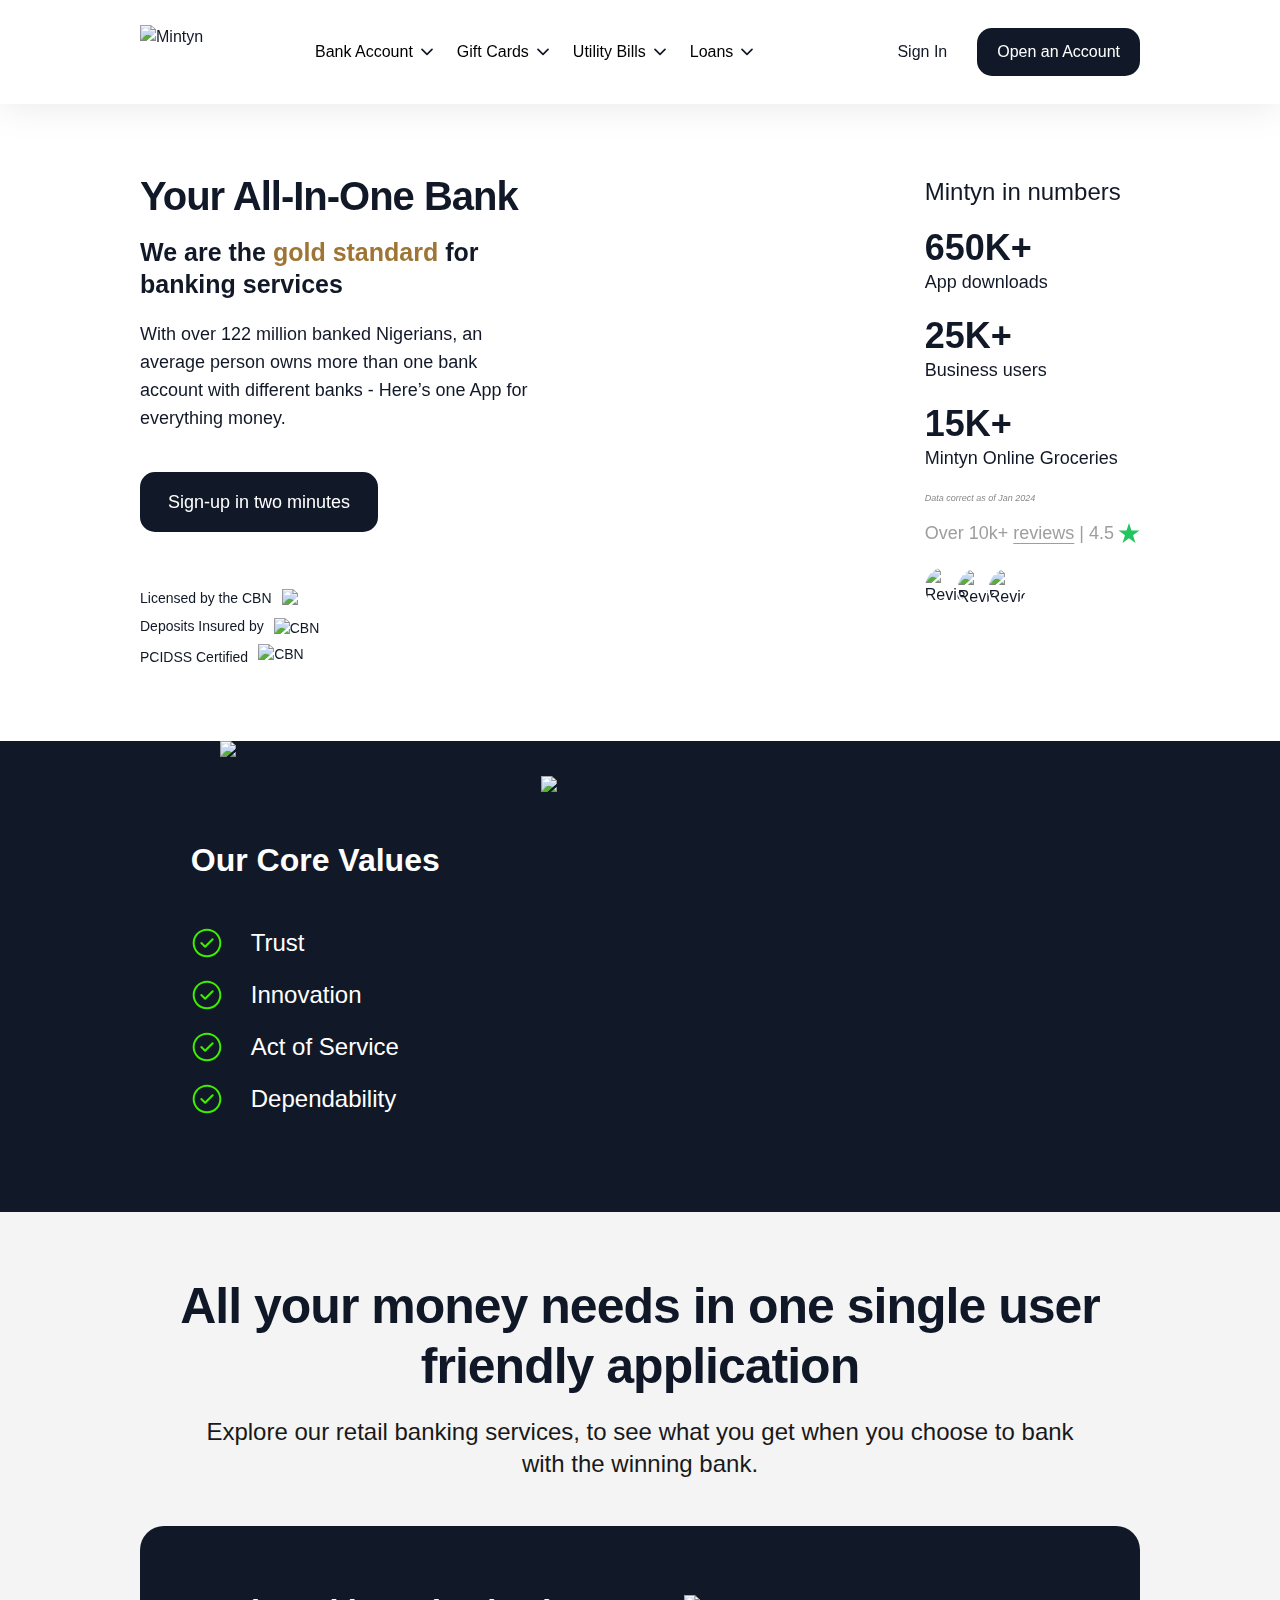
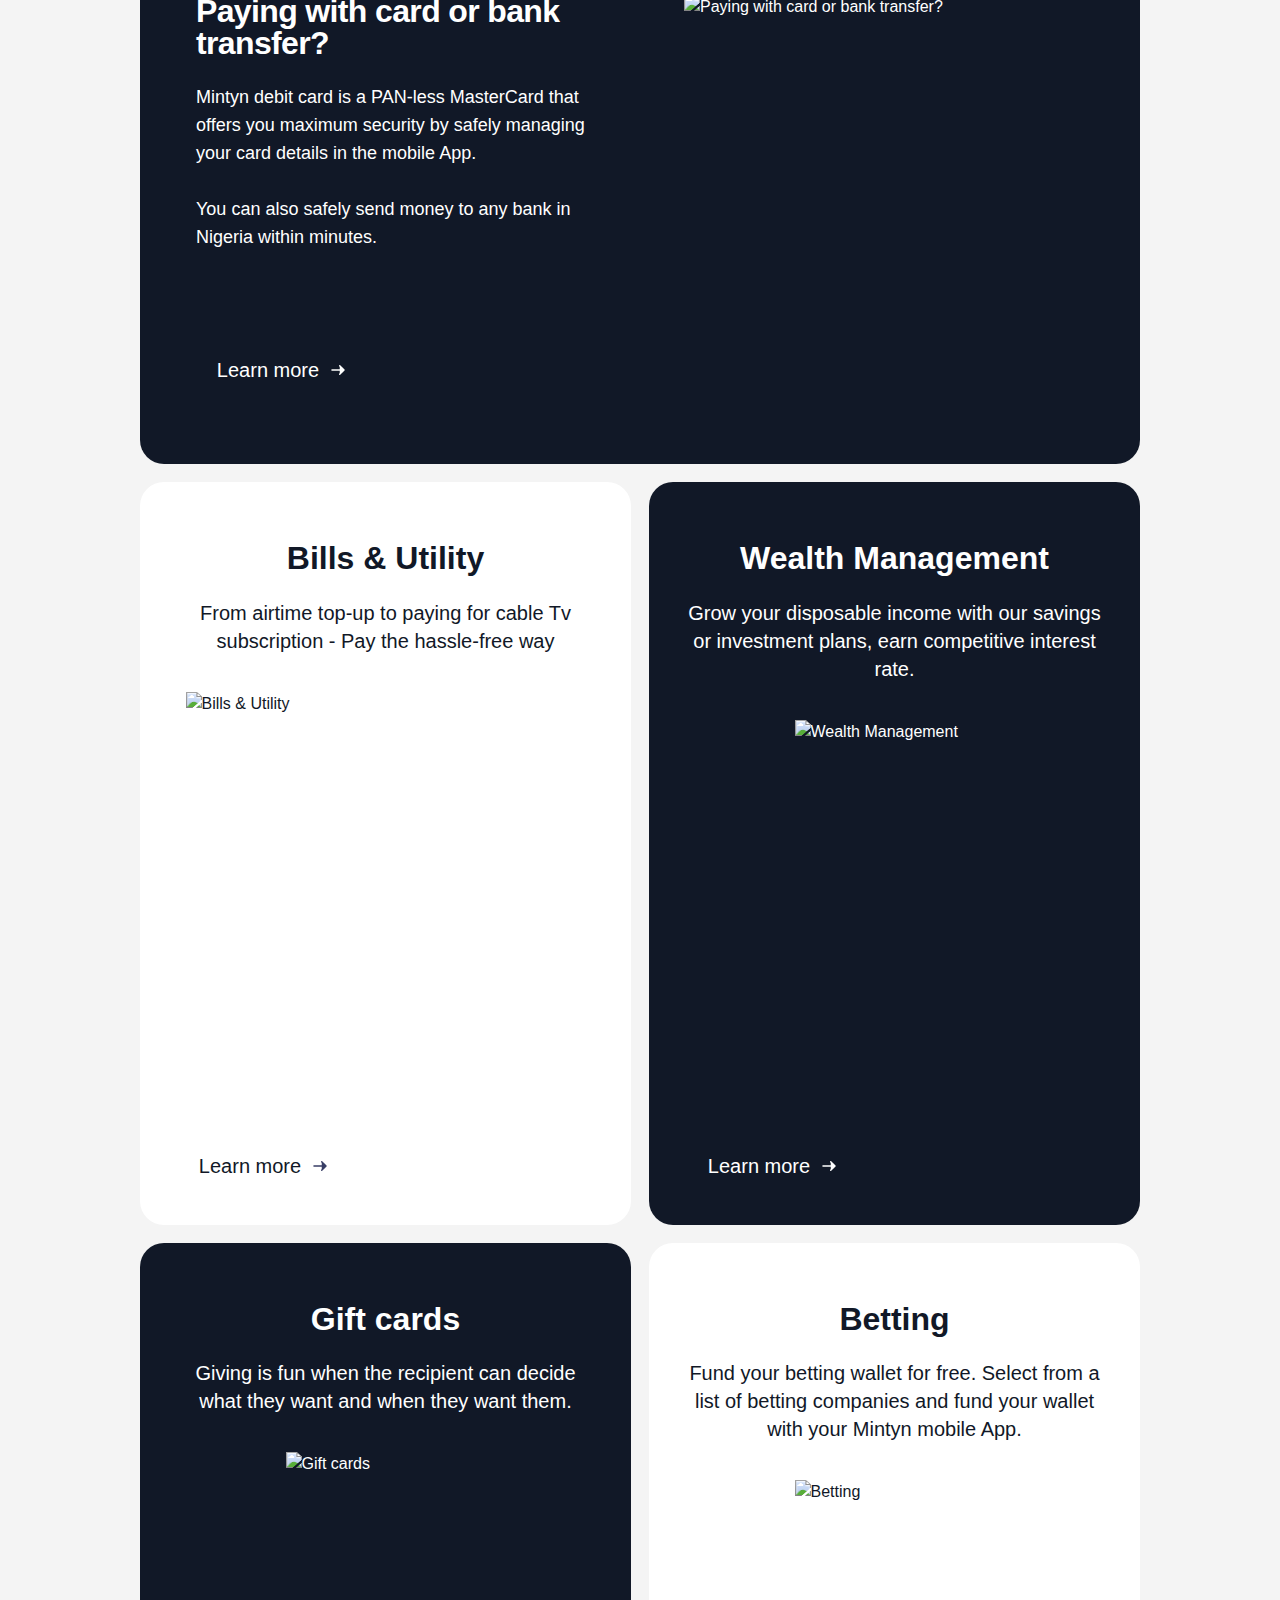
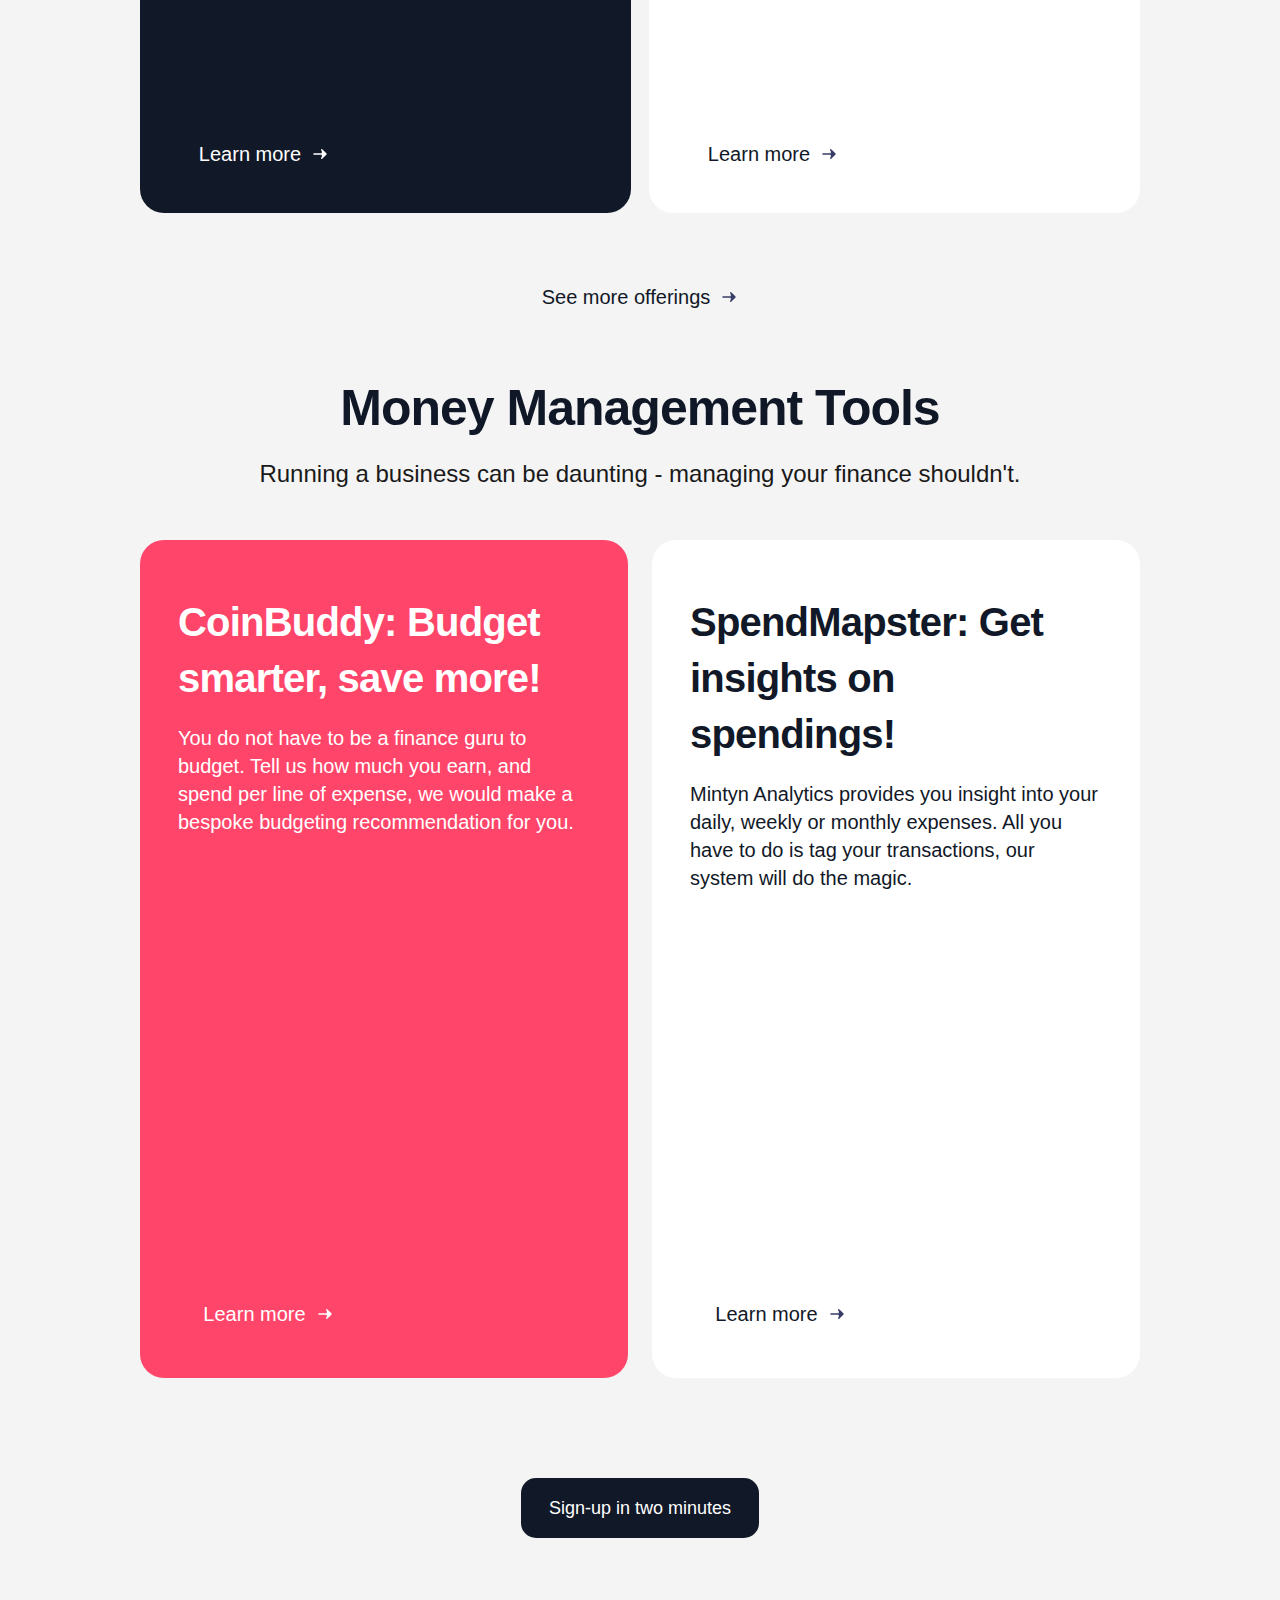
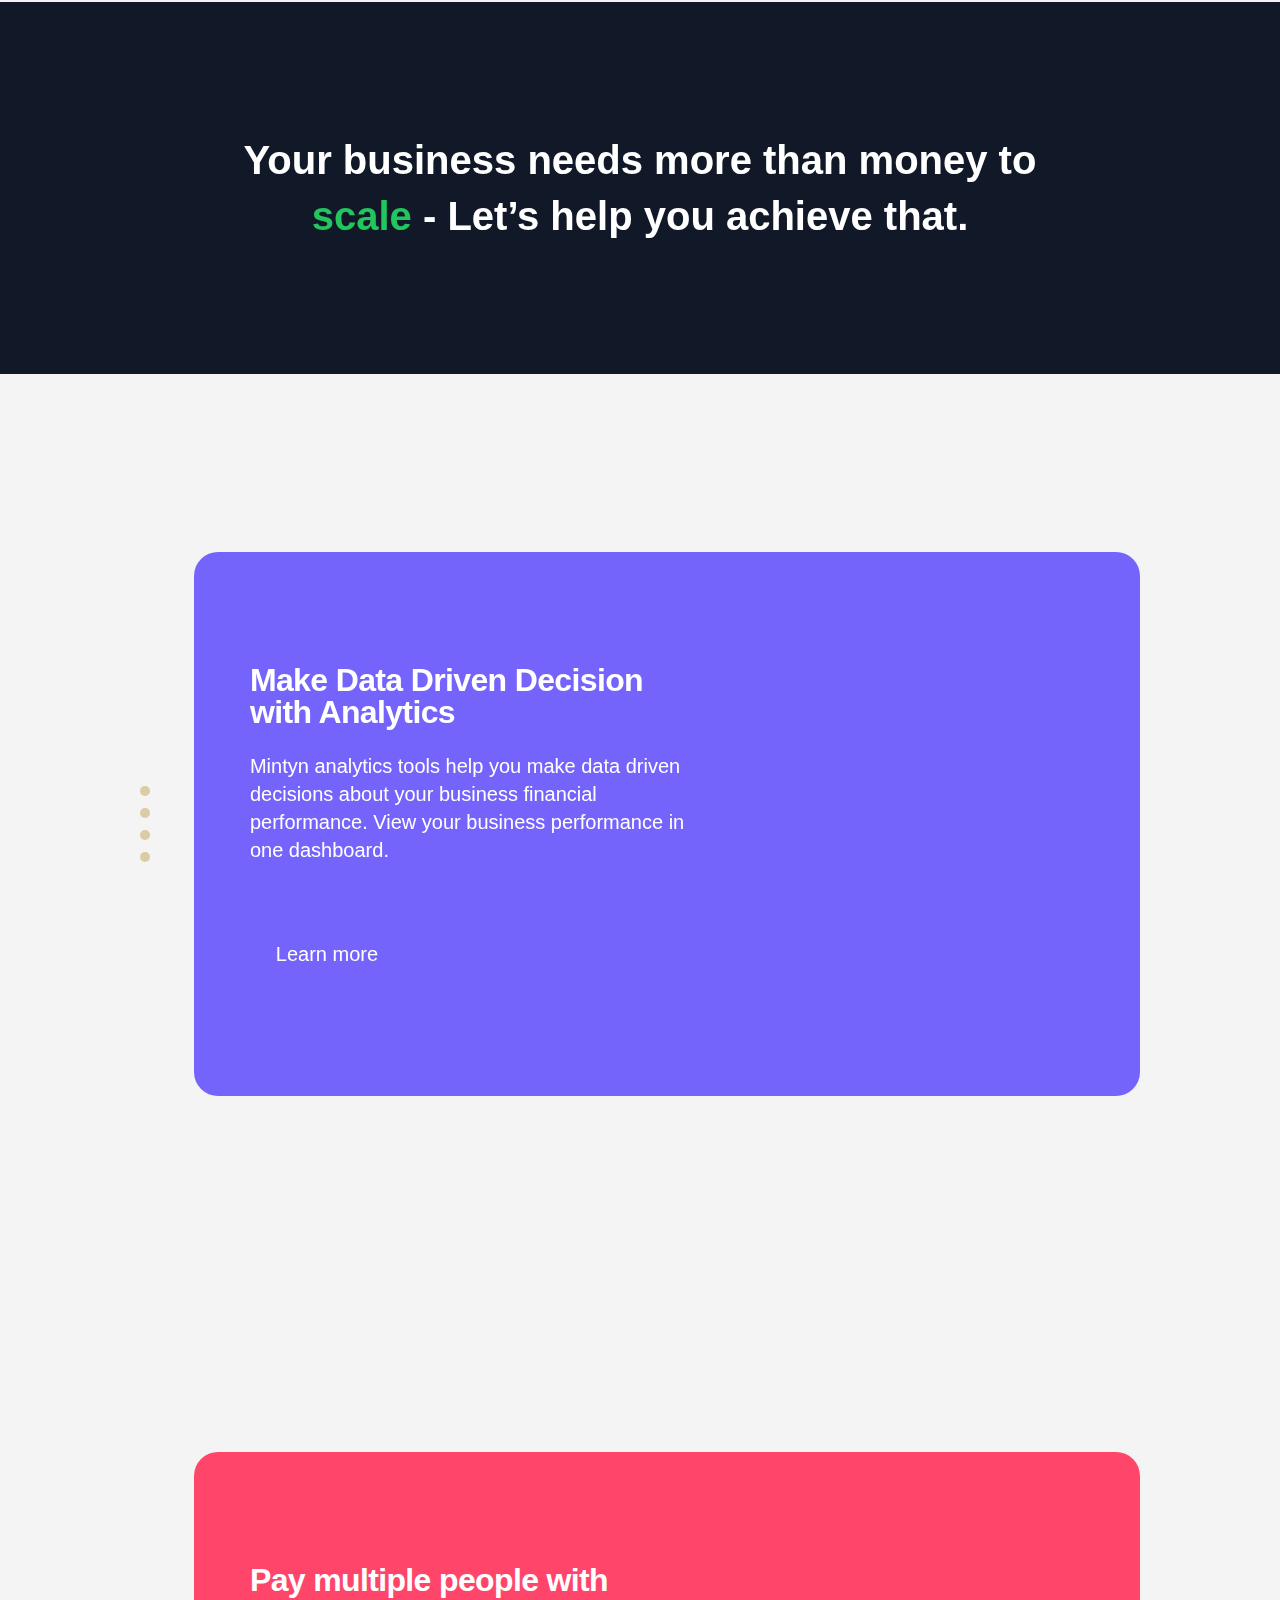
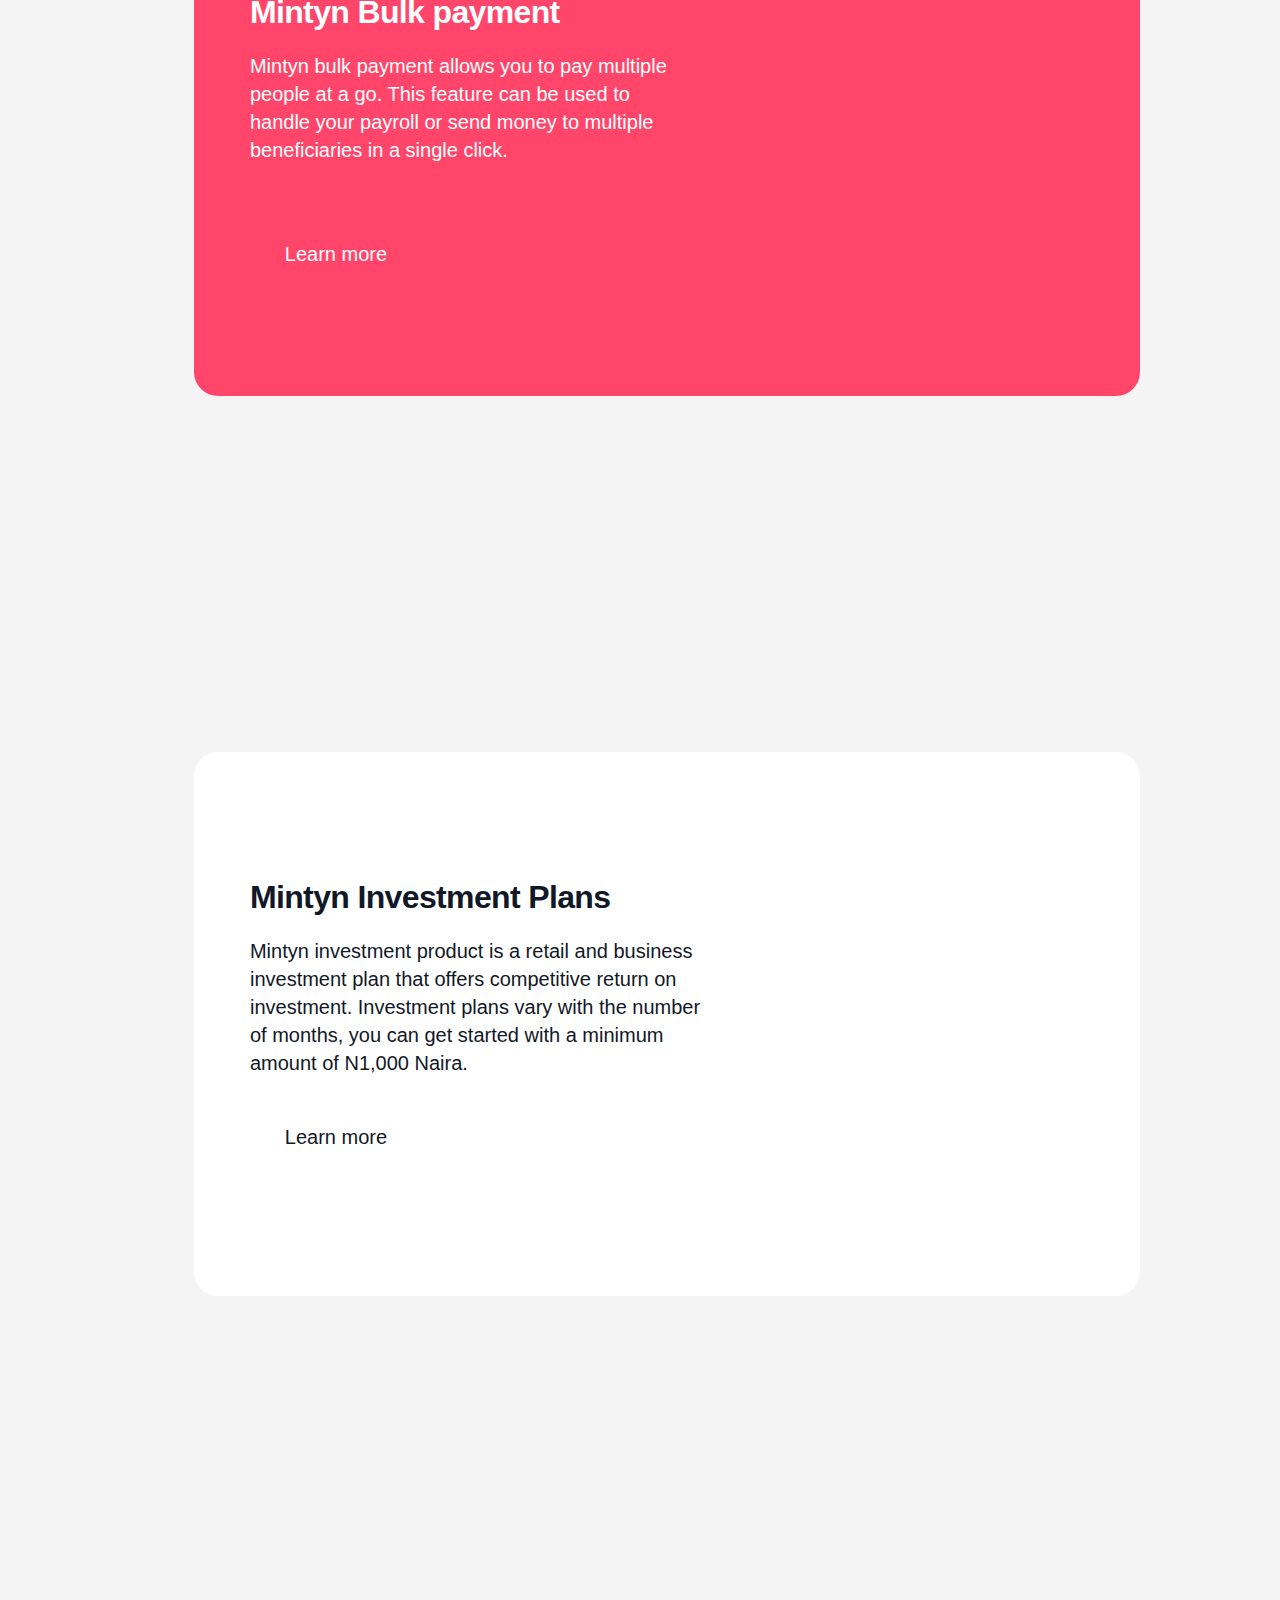
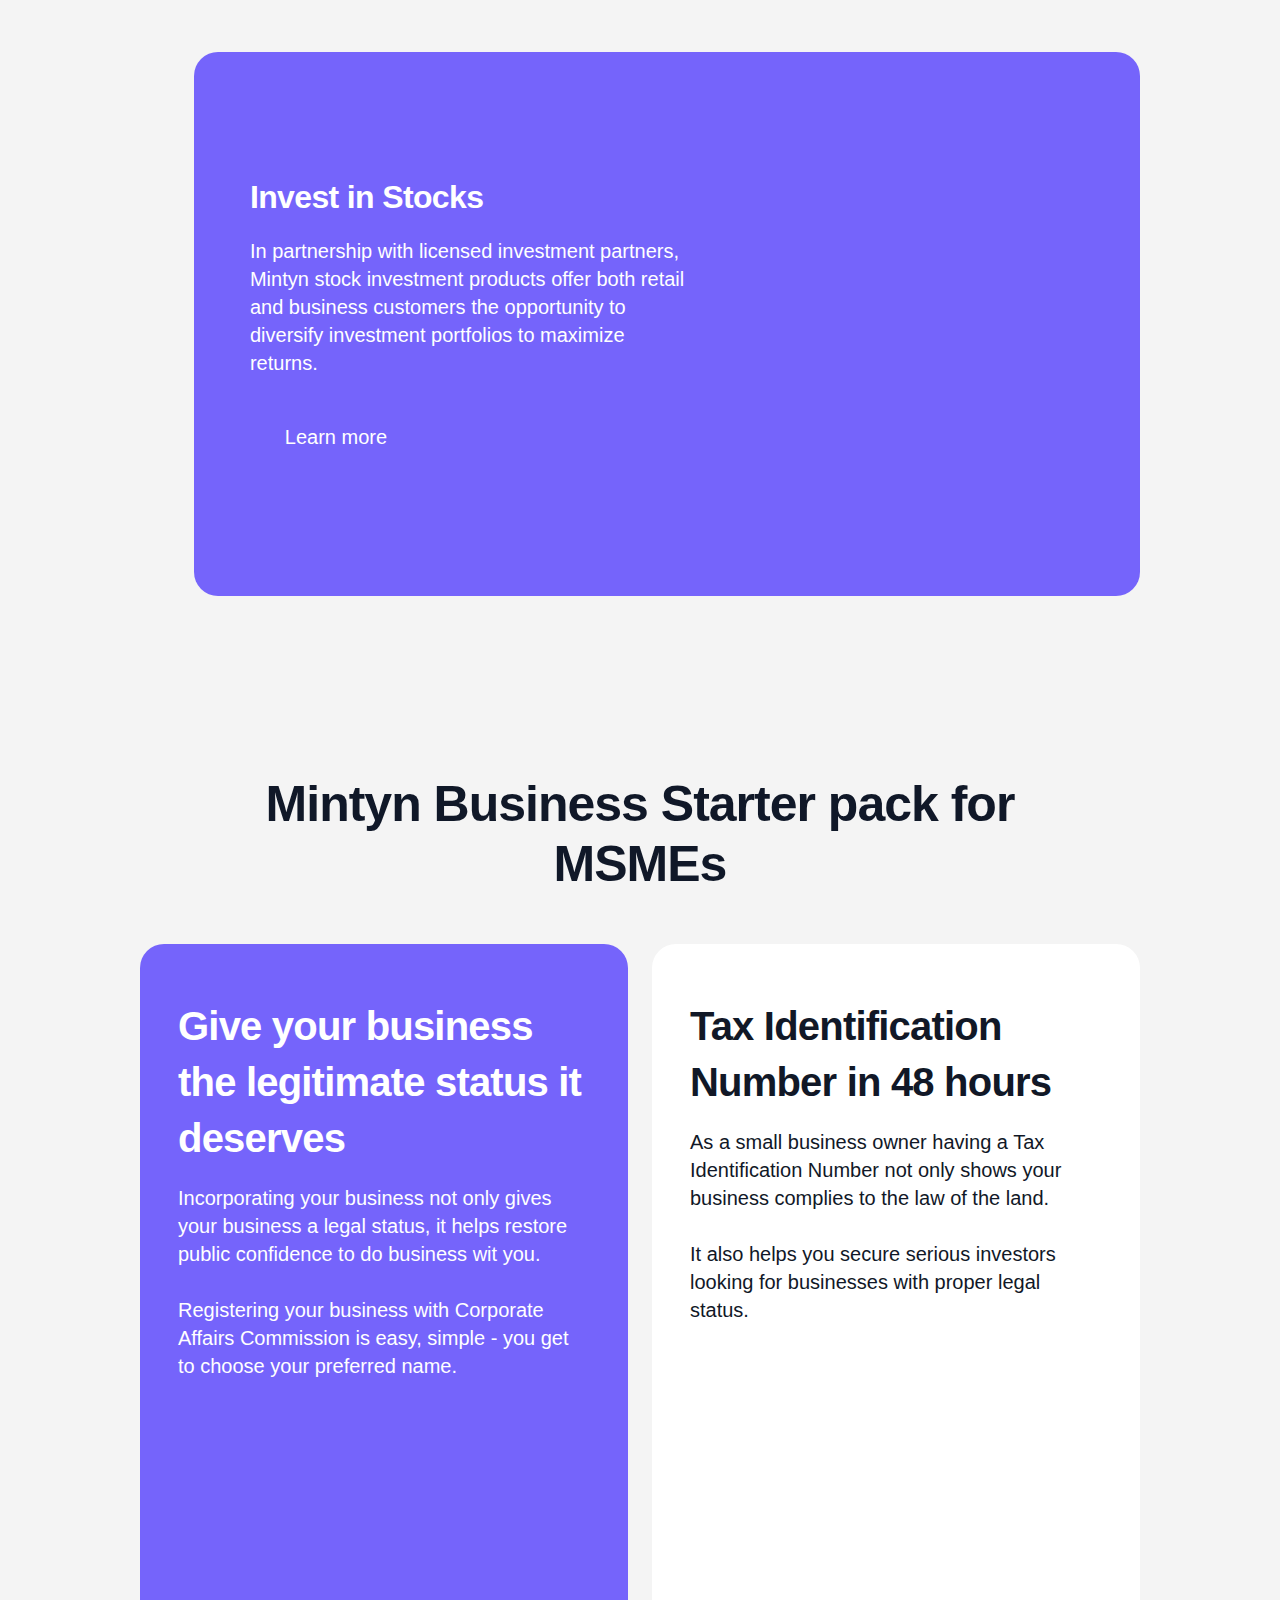
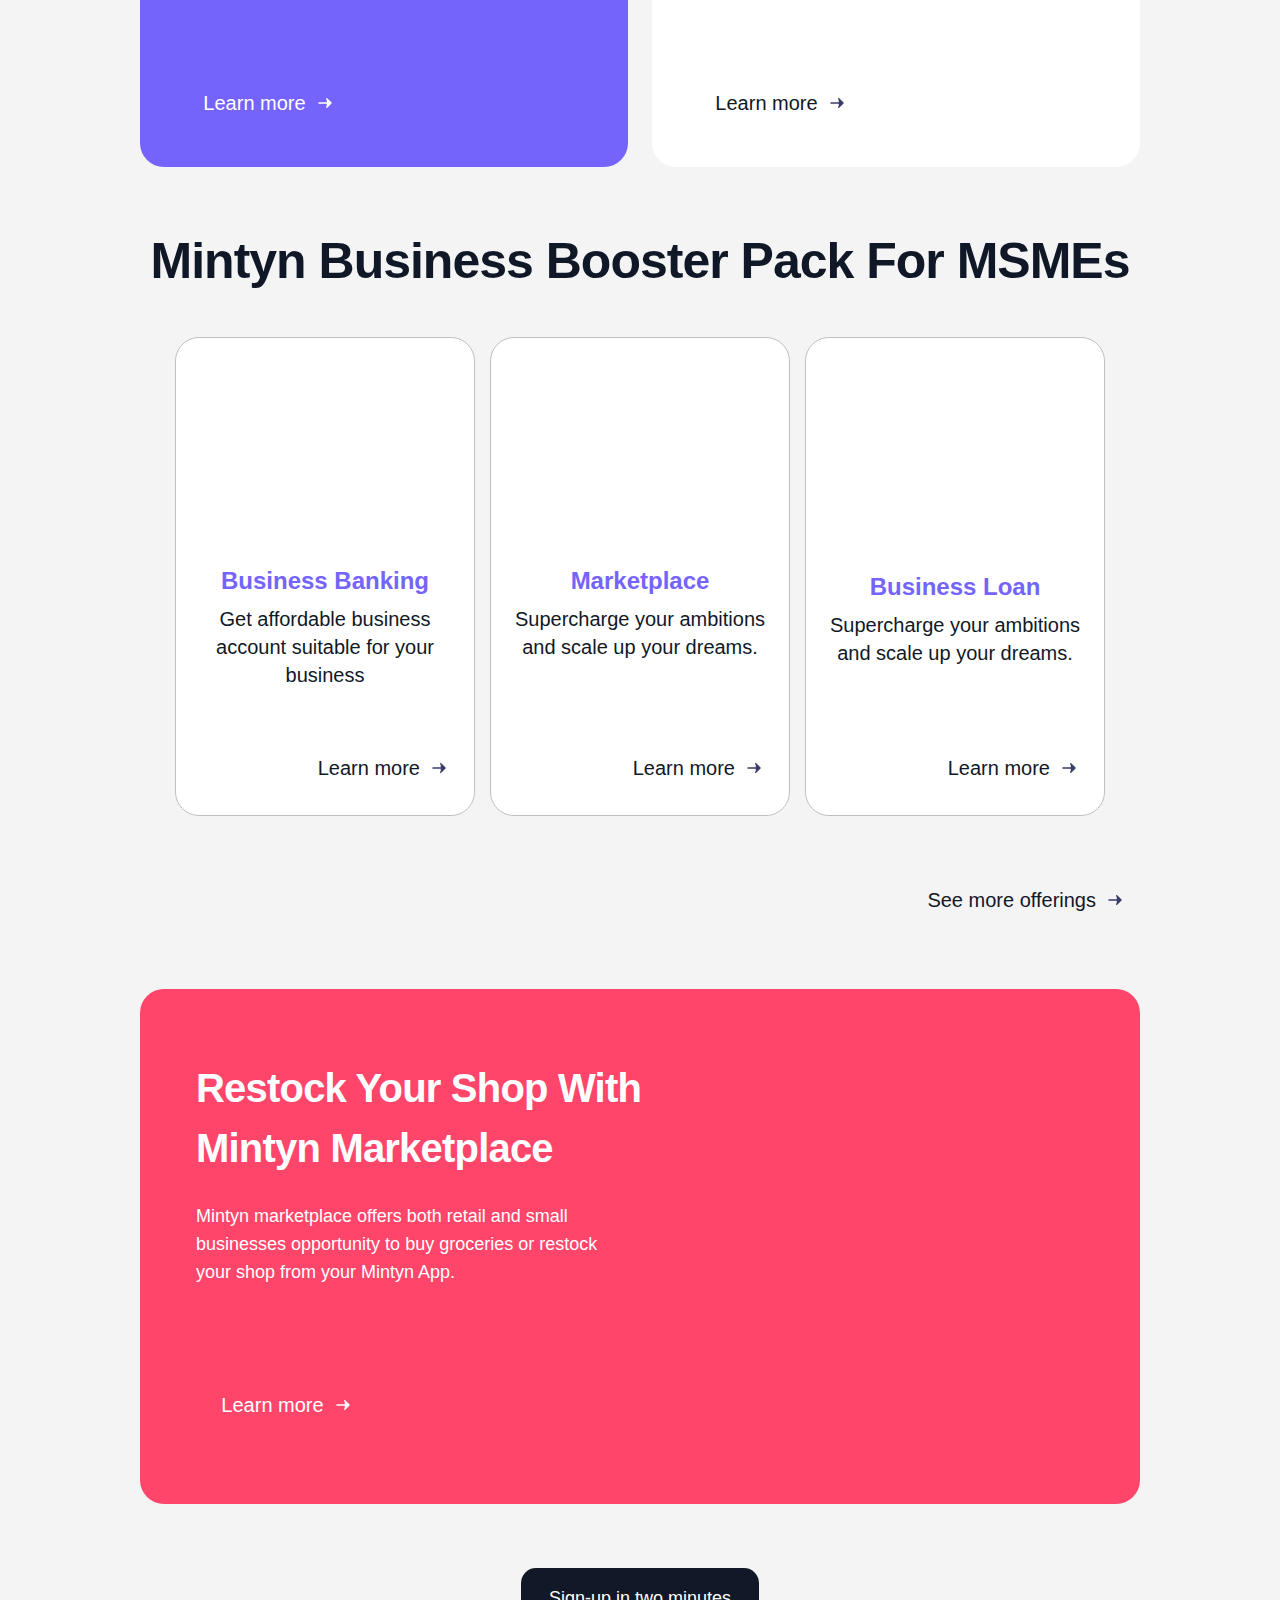
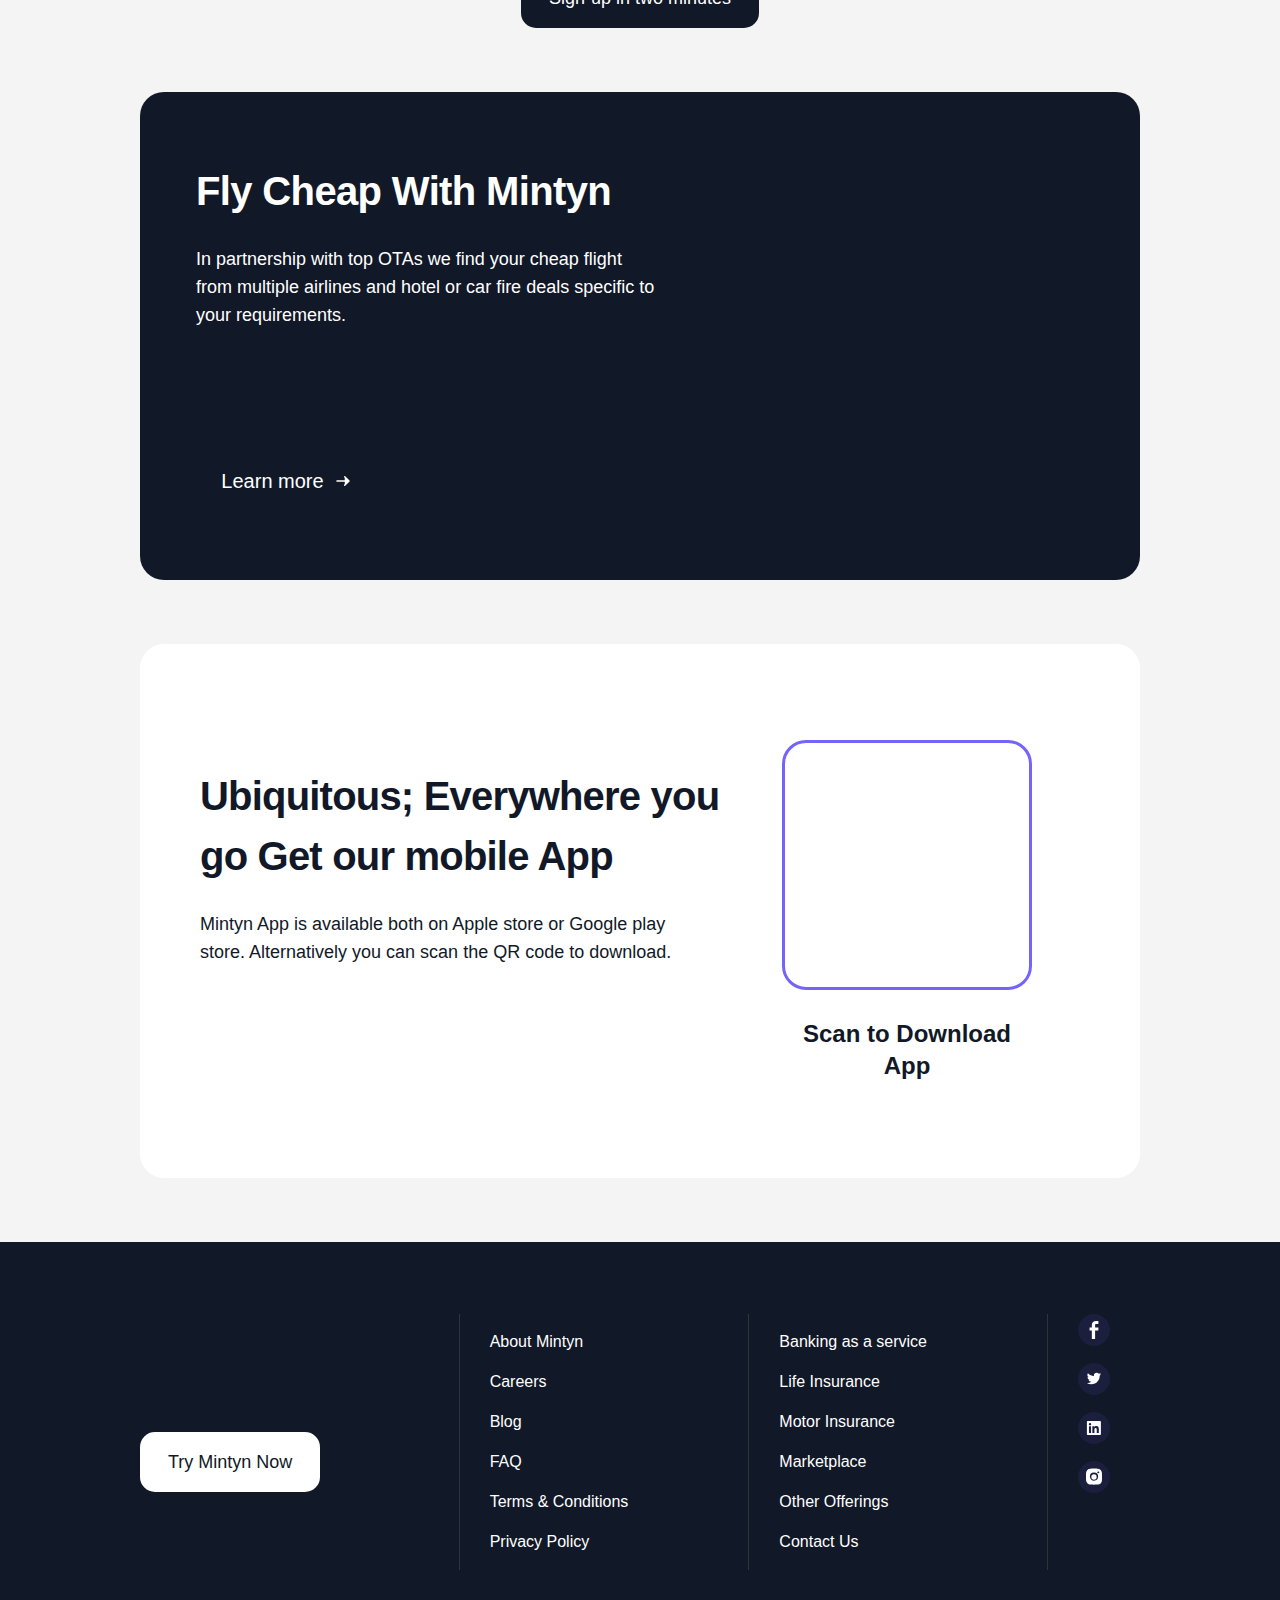
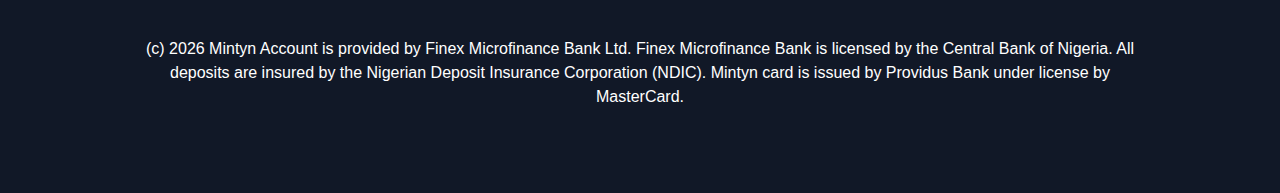
==== index.html @ 59ce6e53 "Update index.html" ====
<!DOCTYPE html>
<!-- saved from url=(0019)https://mintyn.com/ -->
<html lang="en">
   <head>
      <meta http-equiv="Content-Type" content="text/html; charset=UTF-8">
      <meta name="viewport" content="width=device-width">
      <link rel="preload" as="image" imagesrcset="logo.png 1x, logo.png 2x" fetchpriority="high">
      <title>Mintyn Bank</title>
      <meta name="description" content="Mintyn is your go-to digital bank for Personal &amp; Business banking, Bill Payments, Investments, Banking as a Service and so much more! Try Mintyn today!">
      <link rel="preload" as="image" imagesrcset="/_next/image?url=https%3A%2F%2Fik.imagekit.io%2F64s5ihfbp%2Fcore-values.png&amp;w=640&amp;q=75 640w, /_next/image?url=https%3A%2F%2Fik.imagekit.io%2F64s5ihfbp%2Fcore-values.png&amp;w=750&amp;q=75 750w, /_next/image?url=https%3A%2F%2Fik.imagekit.io%2F64s5ihfbp%2Fcore-values.png&amp;w=828&amp;q=75 828w, /_next/image?url=https%3A%2F%2Fik.imagekit.io%2F64s5ihfbp%2Fcore-values.png&amp;w=1080&amp;q=75 1080w, /_next/image?url=https%3A%2F%2Fik.imagekit.io%2F64s5ihfbp%2Fcore-values.png&amp;w=1200&amp;q=75 1200w, /_next/image?url=https%3A%2F%2Fik.imagekit.io%2F64s5ihfbp%2Fcore-values.png&amp;w=1920&amp;q=75 1920w, /_next/image?url=https%3A%2F%2Fik.imagekit.io%2F64s5ihfbp%2Fcore-values.png&amp;w=2048&amp;q=75 2048w, /_next/image?url=https%3A%2F%2Fik.imagekit.io%2F64s5ihfbp%2Fcore-values.png&amp;w=3840&amp;q=75 3840w" imagesizes="(max-width: 1283px) 100vw, 1283px" fetchpriority="high">
      <meta name="next-head-count" content="6">
      <link rel="preconnect" href="https://fonts.googleapis.com/">
      <link rel="preconnect" href="https://fonts.gstatic.com/" crossorigin="true">
      <link rel="preload" href="https://mintyn.com/card-column.webm" as="image">
      <link rel="apple-touch-icon" sizes="180x180" href="https://mintyn.com/favicon/apple-touch-icon.png">
      <link rel="icon" type="image/png" sizes="14x14" href="https://mintyn.com/favicon/favicon-32x32.png">
      <link rel="icon" type="image/png" sizes="16x16" href="https://mintyn.com/favicon/favicon-16x16.png">
      <link rel="manifest" href="https://mintyn.com/favicon/site.webmanifest">
      <link rel="preconnect" href="https://fonts.gstatic.com/" crossorigin="">
      <link rel="preload" href="./Mintyn Bank_files/95055dd03b7bebe3.css" as="style">
      <link rel="stylesheet" href="./Mintyn Bank_files/95055dd03b7bebe3.css" data-n-g="">
      <link rel="preload" href="./Mintyn Bank_files/dd3916ab24d3cca8.css" as="style">
      <link rel="stylesheet" href="./Mintyn Bank_files/dd3916ab24d3cca8.css">
      <noscript data-n-css=""></noscript>
      <script defer="" nomodule="" src="./Mintyn Bank_files/polyfills-78c92fac7aa8fdd8.js.download"></script><script defer="" src="./Mintyn Bank_files/6516.504a847acb56ae72.js.download"></script><script defer="" src="./Mintyn Bank_files/4860.c39910b702271577.js.download"></script><script defer="" src="./Mintyn Bank_files/4400.1ca4c0bb6d0fa029.js.download"></script><script defer="" src="./Mintyn Bank_files/1498.19c3113e95789179.js.download"></script><script defer="" src="./Mintyn Bank_files/3253-bb2353af2668d3a1.js.download"></script><script defer="" src="./Mintyn Bank_files/8748.dc64ef02d9c09ce6.js.download"></script><script defer="" src="./Mintyn Bank_files/19.2a6901d93ad4e3eb.js.download"></script><script defer="" src="./Mintyn Bank_files/710.3cad90a715747a68.js.download"></script><script defer="" src="./Mintyn Bank_files/5689.0754d943649a40e4.js.download"></script><script defer="" src="./Mintyn Bank_files/1436.35bc691c90929092.js.download"></script><script defer="" src="./Mintyn Bank_files/5121-1ead0352ba795474.js.download"></script><script defer="" src="./Mintyn Bank_files/6407.3c270f539b14e4ed.js.download"></script><script src="./Mintyn Bank_files/webpack-6771028ed903506d.js.download" defer=""></script><script src="./Mintyn Bank_files/framework-f570b424fd8349c2.js.download" defer=""></script><script src="./Mintyn Bank_files/main-5954a5682872d8d7.js.download" defer=""></script><script src="./Mintyn Bank_files/_app-dc0b32e2344c2b6f.js.download" defer=""></script><script src="./Mintyn Bank_files/75fc9c18-988c72308795de1d.js.download" defer=""></script><script src="./Mintyn Bank_files/3487-97e345180f1a6052.js.download" defer=""></script><script src="./Mintyn Bank_files/1235-97921b6afb43f652.js.download" defer=""></script><script src="./Mintyn Bank_files/index-e8e327b34907b29c.js.download" defer=""></script><script src="./Mintyn Bank_files/_buildManifest.js.download" defer=""></script><script src="./Mintyn Bank_files/_ssgManifest.js.download" defer=""></script>
      <style data-href="https://fonts.googleapis.com/css2?family=Inter:wght@300;400;500;600;700;800;900&amp;display=swap">@font-face{font-family:'Inter';font-style:normal;font-weight:300;font-display:swap;src:url(https://fonts.gstatic.com/s/inter/v13/UcCO3FwrK3iLTeHuS_fvQtMwCp50KnMw2boKoduKmMEVuOKfMZs.woff) format('woff')}@font-face{font-family:'Inter';font-style:normal;font-weight:400;font-display:swap;src:url(https://fonts.gstatic.com/s/inter/v13/UcCO3FwrK3iLTeHuS_fvQtMwCp50KnMw2boKoduKmMEVuLyfMZs.woff) format('woff')}@font-face{font-family:'Inter';font-style:normal;font-weight:500;font-display:swap;src:url(https://fonts.gstatic.com/s/inter/v13/UcCO3FwrK3iLTeHuS_fvQtMwCp50KnMw2boKoduKmMEVuI6fMZs.woff) format('woff')}@font-face{font-family:'Inter';font-style:normal;font-weight:600;font-display:swap;src:url(https://fonts.gstatic.com/s/inter/v13/UcCO3FwrK3iLTeHuS_fvQtMwCp50KnMw2boKoduKmMEVuGKYMZs.woff) format('woff')}@font-face{font-family:'Inter';font-style:normal;font-weight:700;font-display:swap;src:url(https://fonts.gstatic.com/s/inter/v13/UcCO3FwrK3iLTeHuS_fvQtMwCp50KnMw2boKoduKmMEVuFuYMZs.woff) format('woff')}@font-face{font-family:'Inter';font-style:normal;font-weight:800;font-display:swap;src:url(https://fonts.gstatic.com/s/inter/v13/UcCO3FwrK3iLTeHuS_fvQtMwCp50KnMw2boKoduKmMEVuDyYMZs.woff) format('woff')}@font-face{font-family:'Inter';font-style:normal;font-weight:900;font-display:swap;src:url(https://fonts.gstatic.com/s/inter/v13/UcCO3FwrK3iLTeHuS_fvQtMwCp50KnMw2boKoduKmMEVuBWYMZs.woff) format('woff')}@font-face{font-family:'Inter';font-style:normal;font-weight:300;font-display:swap;src:url(https://fonts.gstatic.com/s/inter/v13/UcC73FwrK3iLTeHuS_fvQtMwCp50KnMa2JL7W0Q5n-wU.woff2) format('woff2');unicode-range:U+0460-052F,U+1C80-1C88,U+20B4,U+2DE0-2DFF,U+A640-A69F,U+FE2E-FE2F}@font-face{font-family:'Inter';font-style:normal;font-weight:300;font-display:swap;src:url(https://fonts.gstatic.com/s/inter/v13/UcC73FwrK3iLTeHuS_fvQtMwCp50KnMa0ZL7W0Q5n-wU.woff2) format('woff2');unicode-range:U+0301,U+0400-045F,U+0490-0491,U+04B0-04B1,U+2116}@font-face{font-family:'Inter';font-style:normal;font-weight:300;font-display:swap;src:url(https://fonts.gstatic.com/s/inter/v13/UcC73FwrK3iLTeHuS_fvQtMwCp50KnMa2ZL7W0Q5n-wU.woff2) format('woff2');unicode-range:U+1F00-1FFF}@font-face{font-family:'Inter';font-style:normal;font-weight:300;font-display:swap;src:url(https://fonts.gstatic.com/s/inter/v13/UcC73FwrK3iLTeHuS_fvQtMwCp50KnMa1pL7W0Q5n-wU.woff2) format('woff2');unicode-range:U+0370-0377,U+037A-037F,U+0384-038A,U+038C,U+038E-03A1,U+03A3-03FF}@font-face{font-family:'Inter';font-style:normal;font-weight:300;font-display:swap;src:url(https://fonts.gstatic.com/s/inter/v13/UcC73FwrK3iLTeHuS_fvQtMwCp50KnMa2pL7W0Q5n-wU.woff2) format('woff2');unicode-range:U+0102-0103,U+0110-0111,U+0128-0129,U+0168-0169,U+01A0-01A1,U+01AF-01B0,U+0300-0301,U+0303-0304,U+0308-0309,U+0323,U+0329,U+1EA0-1EF9,U+20AB}@font-face{font-family:'Inter';font-style:normal;font-weight:300;font-display:swap;src:url(https://fonts.gstatic.com/s/inter/v13/UcC73FwrK3iLTeHuS_fvQtMwCp50KnMa25L7W0Q5n-wU.woff2) format('woff2');unicode-range:U+0100-02AF,U+0304,U+0308,U+0329,U+1E00-1E9F,U+1EF2-1EFF,U+2020,U+20A0-20AB,U+20AD-20C0,U+2113,U+2C60-2C7F,U+A720-A7FF}@font-face{font-family:'Inter';font-style:normal;font-weight:300;font-display:swap;src:url(https://fonts.gstatic.com/s/inter/v13/UcC73FwrK3iLTeHuS_fvQtMwCp50KnMa1ZL7W0Q5nw.woff2) format('woff2');unicode-range:U+0000-00FF,U+0131,U+0152-0153,U+02BB-02BC,U+02C6,U+02DA,U+02DC,U+0304,U+0308,U+0329,U+2000-206F,U+2074,U+20AC,U+2122,U+2191,U+2193,U+2212,U+2215,U+FEFF,U+FFFD}@font-face{font-family:'Inter';font-style:normal;font-weight:400;font-display:swap;src:url(https://fonts.gstatic.com/s/inter/v13/UcC73FwrK3iLTeHuS_fvQtMwCp50KnMa2JL7W0Q5n-wU.woff2) format('woff2');unicode-range:U+0460-052F,U+1C80-1C88,U+20B4,U+2DE0-2DFF,U+A640-A69F,U+FE2E-FE2F}@font-face{font-family:'Inter';font-style:normal;font-weight:400;font-display:swap;src:url(https://fonts.gstatic.com/s/inter/v13/UcC73FwrK3iLTeHuS_fvQtMwCp50KnMa0ZL7W0Q5n-wU.woff2) format('woff2');unicode-range:U+0301,U+0400-045F,U+0490-0491,U+04B0-04B1,U+2116}@font-face{font-family:'Inter';font-style:normal;font-weight:400;font-display:swap;src:url(https://fonts.gstatic.com/s/inter/v13/UcC73FwrK3iLTeHuS_fvQtMwCp50KnMa2ZL7W0Q5n-wU.woff2) format('woff2');unicode-range:U+1F00-1FFF}@font-face{font-family:'Inter';font-style:normal;font-weight:400;font-display:swap;src:url(https://fonts.gstatic.com/s/inter/v13/UcC73FwrK3iLTeHuS_fvQtMwCp50KnMa1pL7W0Q5n-wU.woff2) format('woff2');unicode-range:U+0370-0377,U+037A-037F,U+0384-038A,U+038C,U+038E-03A1,U+03A3-03FF}@font-face{font-family:'Inter';font-style:normal;font-weight:400;font-display:swap;src:url(https://fonts.gstatic.com/s/inter/v13/UcC73FwrK3iLTeHuS_fvQtMwCp50KnMa2pL7W0Q5n-wU.woff2) format('woff2');unicode-range:U+0102-0103,U+0110-0111,U+0128-0129,U+0168-0169,U+01A0-01A1,U+01AF-01B0,U+0300-0301,U+0303-0304,U+0308-0309,U+0323,U+0329,U+1EA0-1EF9,U+20AB}@font-face{font-family:'Inter';font-style:normal;font-weight:400;font-display:swap;src:url(https://fonts.gstatic.com/s/inter/v13/UcC73FwrK3iLTeHuS_fvQtMwCp50KnMa25L7W0Q5n-wU.woff2) format('woff2');unicode-range:U+0100-02AF,U+0304,U+0308,U+0329,U+1E00-1E9F,U+1EF2-1EFF,U+2020,U+20A0-20AB,U+20AD-20C0,U+2113,U+2C60-2C7F,U+A720-A7FF}@font-face{font-family:'Inter';font-style:normal;font-weight:400;font-display:swap;src:url(https://fonts.gstatic.com/s/inter/v13/UcC73FwrK3iLTeHuS_fvQtMwCp50KnMa1ZL7W0Q5nw.woff2) format('woff2');unicode-range:U+0000-00FF,U+0131,U+0152-0153,U+02BB-02BC,U+02C6,U+02DA,U+02DC,U+0304,U+0308,U+0329,U+2000-206F,U+2074,U+20AC,U+2122,U+2191,U+2193,U+2212,U+2215,U+FEFF,U+FFFD}@font-face{font-family:'Inter';font-style:normal;font-weight:500;font-display:swap;src:url(https://fonts.gstatic.com/s/inter/v13/UcC73FwrK3iLTeHuS_fvQtMwCp50KnMa2JL7W0Q5n-wU.woff2) format('woff2');unicode-range:U+0460-052F,U+1C80-1C88,U+20B4,U+2DE0-2DFF,U+A640-A69F,U+FE2E-FE2F}@font-face{font-family:'Inter';font-style:normal;font-weight:500;font-display:swap;src:url(https://fonts.gstatic.com/s/inter/v13/UcC73FwrK3iLTeHuS_fvQtMwCp50KnMa0ZL7W0Q5n-wU.woff2) format('woff2');unicode-range:U+0301,U+0400-045F,U+0490-0491,U+04B0-04B1,U+2116}@font-face{font-family:'Inter';font-style:normal;font-weight:500;font-display:swap;src:url(https://fonts.gstatic.com/s/inter/v13/UcC73FwrK3iLTeHuS_fvQtMwCp50KnMa2ZL7W0Q5n-wU.woff2) format('woff2');unicode-range:U+1F00-1FFF}@font-face{font-family:'Inter';font-style:normal;font-weight:500;font-display:swap;src:url(https://fonts.gstatic.com/s/inter/v13/UcC73FwrK3iLTeHuS_fvQtMwCp50KnMa1pL7W0Q5n-wU.woff2) format('woff2');unicode-range:U+0370-0377,U+037A-037F,U+0384-038A,U+038C,U+038E-03A1,U+03A3-03FF}@font-face{font-family:'Inter';font-style:normal;font-weight:500;font-display:swap;src:url(https://fonts.gstatic.com/s/inter/v13/UcC73FwrK3iLTeHuS_fvQtMwCp50KnMa2pL7W0Q5n-wU.woff2) format('woff2');unicode-range:U+0102-0103,U+0110-0111,U+0128-0129,U+0168-0169,U+01A0-01A1,U+01AF-01B0,U+0300-0301,U+0303-0304,U+0308-0309,U+0323,U+0329,U+1EA0-1EF9,U+20AB}@font-face{font-family:'Inter';font-style:normal;font-weight:500;font-display:swap;src:url(https://fonts.gstatic.com/s/inter/v13/UcC73FwrK3iLTeHuS_fvQtMwCp50KnMa25L7W0Q5n-wU.woff2) format('woff2');unicode-range:U+0100-02AF,U+0304,U+0308,U+0329,U+1E00-1E9F,U+1EF2-1EFF,U+2020,U+20A0-20AB,U+20AD-20C0,U+2113,U+2C60-2C7F,U+A720-A7FF}@font-face{font-family:'Inter';font-style:normal;font-weight:500;font-display:swap;src:url(https://fonts.gstatic.com/s/inter/v13/UcC73FwrK3iLTeHuS_fvQtMwCp50KnMa1ZL7W0Q5nw.woff2) format('woff2');unicode-range:U+0000-00FF,U+0131,U+0152-0153,U+02BB-02BC,U+02C6,U+02DA,U+02DC,U+0304,U+0308,U+0329,U+2000-206F,U+2074,U+20AC,U+2122,U+2191,U+2193,U+2212,U+2215,U+FEFF,U+FFFD}@font-face{font-family:'Inter';font-style:normal;font-weight:600;font-display:swap;src:url(https://fonts.gstatic.com/s/inter/v13/UcC73FwrK3iLTeHuS_fvQtMwCp50KnMa2JL7W0Q5n-wU.woff2) format('woff2');unicode-range:U+0460-052F,U+1C80-1C88,U+20B4,U+2DE0-2DFF,U+A640-A69F,U+FE2E-FE2F}@font-face{font-family:'Inter';font-style:normal;font-weight:600;font-display:swap;src:url(https://fonts.gstatic.com/s/inter/v13/UcC73FwrK3iLTeHuS_fvQtMwCp50KnMa0ZL7W0Q5n-wU.woff2) format('woff2');unicode-range:U+0301,U+0400-045F,U+0490-0491,U+04B0-04B1,U+2116}@font-face{font-family:'Inter';font-style:normal;font-weight:600;font-display:swap;src:url(https://fonts.gstatic.com/s/inter/v13/UcC73FwrK3iLTeHuS_fvQtMwCp50KnMa2ZL7W0Q5n-wU.woff2) format('woff2');unicode-range:U+1F00-1FFF}@font-face{font-family:'Inter';font-style:normal;font-weight:600;font-display:swap;src:url(https://fonts.gstatic.com/s/inter/v13/UcC73FwrK3iLTeHuS_fvQtMwCp50KnMa1pL7W0Q5n-wU.woff2) format('woff2');unicode-range:U+0370-0377,U+037A-037F,U+0384-038A,U+038C,U+038E-03A1,U+03A3-03FF}@font-face{font-family:'Inter';font-style:normal;font-weight:600;font-display:swap;src:url(https://fonts.gstatic.com/s/inter/v13/UcC73FwrK3iLTeHuS_fvQtMwCp50KnMa2pL7W0Q5n-wU.woff2) format('woff2');unicode-range:U+0102-0103,U+0110-0111,U+0128-0129,U+0168-0169,U+01A0-01A1,U+01AF-01B0,U+0300-0301,U+0303-0304,U+0308-0309,U+0323,U+0329,U+1EA0-1EF9,U+20AB}@font-face{font-family:'Inter';font-style:normal;font-weight:600;font-display:swap;src:url(https://fonts.gstatic.com/s/inter/v13/UcC73FwrK3iLTeHuS_fvQtMwCp50KnMa25L7W0Q5n-wU.woff2) format('woff2');unicode-range:U+0100-02AF,U+0304,U+0308,U+0329,U+1E00-1E9F,U+1EF2-1EFF,U+2020,U+20A0-20AB,U+20AD-20C0,U+2113,U+2C60-2C7F,U+A720-A7FF}@font-face{font-family:'Inter';font-style:normal;font-weight:600;font-display:swap;src:url(https://fonts.gstatic.com/s/inter/v13/UcC73FwrK3iLTeHuS_fvQtMwCp50KnMa1ZL7W0Q5nw.woff2) format('woff2');unicode-range:U+0000-00FF,U+0131,U+0152-0153,U+02BB-02BC,U+02C6,U+02DA,U+02DC,U+0304,U+0308,U+0329,U+2000-206F,U+2074,U+20AC,U+2122,U+2191,U+2193,U+2212,U+2215,U+FEFF,U+FFFD}@font-face{font-family:'Inter';font-style:normal;font-weight:700;font-display:swap;src:url(https://fonts.gstatic.com/s/inter/v13/UcC73FwrK3iLTeHuS_fvQtMwCp50KnMa2JL7W0Q5n-wU.woff2) format('woff2');unicode-range:U+0460-052F,U+1C80-1C88,U+20B4,U+2DE0-2DFF,U+A640-A69F,U+FE2E-FE2F}@font-face{font-family:'Inter';font-style:normal;font-weight:700;font-display:swap;src:url(https://fonts.gstatic.com/s/inter/v13/UcC73FwrK3iLTeHuS_fvQtMwCp50KnMa0ZL7W0Q5n-wU.woff2) format('woff2');unicode-range:U+0301,U+0400-045F,U+0490-0491,U+04B0-04B1,U+2116}@font-face{font-family:'Inter';font-style:normal;font-weight:700;font-display:swap;src:url(https://fonts.gstatic.com/s/inter/v13/UcC73FwrK3iLTeHuS_fvQtMwCp50KnMa2ZL7W0Q5n-wU.woff2) format('woff2');unicode-range:U+1F00-1FFF}@font-face{font-family:'Inter';font-style:normal;font-weight:700;font-display:swap;src:url(https://fonts.gstatic.com/s/inter/v13/UcC73FwrK3iLTeHuS_fvQtMwCp50KnMa1pL7W0Q5n-wU.woff2) format('woff2');unicode-range:U+0370-0377,U+037A-037F,U+0384-038A,U+038C,U+038E-03A1,U+03A3-03FF}@font-face{font-family:'Inter';font-style:normal;font-weight:700;font-display:swap;src:url(https://fonts.gstatic.com/s/inter/v13/UcC73FwrK3iLTeHuS_fvQtMwCp50KnMa2pL7W0Q5n-wU.woff2) format('woff2');unicode-range:U+0102-0103,U+0110-0111,U+0128-0129,U+0168-0169,U+01A0-01A1,U+01AF-01B0,U+0300-0301,U+0303-0304,U+0308-0309,U+0323,U+0329,U+1EA0-1EF9,U+20AB}@font-face{font-family:'Inter';font-style:normal;font-weight:700;font-display:swap;src:url(https://fonts.gstatic.com/s/inter/v13/UcC73FwrK3iLTeHuS_fvQtMwCp50KnMa25L7W0Q5n-wU.woff2) format('woff2');unicode-range:U+0100-02AF,U+0304,U+0308,U+0329,U+1E00-1E9F,U+1EF2-1EFF,U+2020,U+20A0-20AB,U+20AD-20C0,U+2113,U+2C60-2C7F,U+A720-A7FF}@font-face{font-family:'Inter';font-style:normal;font-weight:700;font-display:swap;src:url(https://fonts.gstatic.com/s/inter/v13/UcC73FwrK3iLTeHuS_fvQtMwCp50KnMa1ZL7W0Q5nw.woff2) format('woff2');unicode-range:U+0000-00FF,U+0131,U+0152-0153,U+02BB-02BC,U+02C6,U+02DA,U+02DC,U+0304,U+0308,U+0329,U+2000-206F,U+2074,U+20AC,U+2122,U+2191,U+2193,U+2212,U+2215,U+FEFF,U+FFFD}@font-face{font-family:'Inter';font-style:normal;font-weight:800;font-display:swap;src:url(https://fonts.gstatic.com/s/inter/v13/UcC73FwrK3iLTeHuS_fvQtMwCp50KnMa2JL7W0Q5n-wU.woff2) format('woff2');unicode-range:U+0460-052F,U+1C80-1C88,U+20B4,U+2DE0-2DFF,U+A640-A69F,U+FE2E-FE2F}@font-face{font-family:'Inter';font-style:normal;font-weight:800;font-display:swap;src:url(https://fonts.gstatic.com/s/inter/v13/UcC73FwrK3iLTeHuS_fvQtMwCp50KnMa0ZL7W0Q5n-wU.woff2) format('woff2');unicode-range:U+0301,U+0400-045F,U+0490-0491,U+04B0-04B1,U+2116}@font-face{font-family:'Inter';font-style:normal;font-weight:800;font-display:swap;src:url(https://fonts.gstatic.com/s/inter/v13/UcC73FwrK3iLTeHuS_fvQtMwCp50KnMa2ZL7W0Q5n-wU.woff2) format('woff2');unicode-range:U+1F00-1FFF}@font-face{font-family:'Inter';font-style:normal;font-weight:800;font-display:swap;src:url(https://fonts.gstatic.com/s/inter/v13/UcC73FwrK3iLTeHuS_fvQtMwCp50KnMa1pL7W0Q5n-wU.woff2) format('woff2');unicode-range:U+0370-0377,U+037A-037F,U+0384-038A,U+038C,U+038E-03A1,U+03A3-03FF}@font-face{font-family:'Inter';font-style:normal;font-weight:800;font-display:swap;src:url(https://fonts.gstatic.com/s/inter/v13/UcC73FwrK3iLTeHuS_fvQtMwCp50KnMa2pL7W0Q5n-wU.woff2) format('woff2');unicode-range:U+0102-0103,U+0110-0111,U+0128-0129,U+0168-0169,U+01A0-01A1,U+01AF-01B0,U+0300-0301,U+0303-0304,U+0308-0309,U+0323,U+0329,U+1EA0-1EF9,U+20AB}@font-face{font-family:'Inter';font-style:normal;font-weight:800;font-display:swap;src:url(https://fonts.gstatic.com/s/inter/v13/UcC73FwrK3iLTeHuS_fvQtMwCp50KnMa25L7W0Q5n-wU.woff2) format('woff2');unicode-range:U+0100-02AF,U+0304,U+0308,U+0329,U+1E00-1E9F,U+1EF2-1EFF,U+2020,U+20A0-20AB,U+20AD-20C0,U+2113,U+2C60-2C7F,U+A720-A7FF}@font-face{font-family:'Inter';font-style:normal;font-weight:800;font-display:swap;src:url(https://fonts.gstatic.com/s/inter/v13/UcC73FwrK3iLTeHuS_fvQtMwCp50KnMa1ZL7W0Q5nw.woff2) format('woff2');unicode-range:U+0000-00FF,U+0131,U+0152-0153,U+02BB-02BC,U+02C6,U+02DA,U+02DC,U+0304,U+0308,U+0329,U+2000-206F,U+2074,U+20AC,U+2122,U+2191,U+2193,U+2212,U+2215,U+FEFF,U+FFFD}@font-face{font-family:'Inter';font-style:normal;font-weight:900;font-display:swap;src:url(https://fonts.gstatic.com/s/inter/v13/UcC73FwrK3iLTeHuS_fvQtMwCp50KnMa2JL7W0Q5n-wU.woff2) format('woff2');unicode-range:U+0460-052F,U+1C80-1C88,U+20B4,U+2DE0-2DFF,U+A640-A69F,U+FE2E-FE2F}@font-face{font-family:'Inter';font-style:normal;font-weight:900;font-display:swap;src:url(https://fonts.gstatic.com/s/inter/v13/UcC73FwrK3iLTeHuS_fvQtMwCp50KnMa0ZL7W0Q5n-wU.woff2) format('woff2');unicode-range:U+0301,U+0400-045F,U+0490-0491,U+04B0-04B1,U+2116}@font-face{font-family:'Inter';font-style:normal;font-weight:900;font-display:swap;src:url(https://fonts.gstatic.com/s/inter/v13/UcC73FwrK3iLTeHuS_fvQtMwCp50KnMa2ZL7W0Q5n-wU.woff2) format('woff2');unicode-range:U+1F00-1FFF}@font-face{font-family:'Inter';font-style:normal;font-weight:900;font-display:swap;src:url(https://fonts.gstatic.com/s/inter/v13/UcC73FwrK3iLTeHuS_fvQtMwCp50KnMa1pL7W0Q5n-wU.woff2) format('woff2');unicode-range:U+0370-0377,U+037A-037F,U+0384-038A,U+038C,U+038E-03A1,U+03A3-03FF}@font-face{font-family:'Inter';font-style:normal;font-weight:900;font-display:swap;src:url(https://fonts.gstatic.com/s/inter/v13/UcC73FwrK3iLTeHuS_fvQtMwCp50KnMa2pL7W0Q5n-wU.woff2) format('woff2');unicode-range:U+0102-0103,U+0110-0111,U+0128-0129,U+0168-0169,U+01A0-01A1,U+01AF-01B0,U+0300-0301,U+0303-0304,U+0308-0309,U+0323,U+0329,U+1EA0-1EF9,U+20AB}@font-face{font-family:'Inter';font-style:normal;font-weight:900;font-display:swap;src:url(https://fonts.gstatic.com/s/inter/v13/UcC73FwrK3iLTeHuS_fvQtMwCp50KnMa25L7W0Q5n-wU.woff2) format('woff2');unicode-range:U+0100-02AF,U+0304,U+0308,U+0329,U+1E00-1E9F,U+1EF2-1EFF,U+2020,U+20A0-20AB,U+20AD-20C0,U+2113,U+2C60-2C7F,U+A720-A7FF}@font-face{font-family:'Inter';font-style:normal;font-weight:900;font-display:swap;src:url(https://fonts.gstatic.com/s/inter/v13/UcC73FwrK3iLTeHuS_fvQtMwCp50KnMa1ZL7W0Q5nw.woff2) format('woff2');unicode-range:U+0000-00FF,U+0131,U+0152-0153,U+02BB-02BC,U+02C6,U+02DA,U+02DC,U+0304,U+0308,U+0329,U+2000-206F,U+2074,U+20AC,U+2122,U+2191,U+2193,U+2212,U+2215,U+FEFF,U+FFFD}</style>
   </head>
   <body>
      <div id="__next">
         <header role="banner" class="fixed top-0 right-1/2 left-1/2 translate-x-[-50%] h-[70px] lg:h-[104px] z-[300] w-full bg-white max-w-[1920px] main-shadow">
            <div class="wrapper w-full flex h-full items-center justify-between">
               <a class="w-fit h-fit shrink-0" href="https://mintyn.com/"><img
                  alt="Mintyn"
                  fetchpriority="high"
                  width="400"
                  height="400"
                  decoding="async"
                  data-nimg="1"
                  class="w-[135px] h-[53.81px]"
                  style="color:transparent"
                  src="logo.png"
                  />
               </a>
               <nav class="fixed lg:h-full lg:ml-[40px] lg:flex-1 flex flex-col lg:flex-row lg:items-center lg:justify-between lg:relative lg:opacity-100 lg:pointer-events-auto lg:visible 
                  transition-all pb-[180px] lg:pb-0 lg:pt-0 left-0 lg:left-[unset] w-full lg:w-[unset] justify-between overflow-y-auto lg:overflow-y-visible bg-white h-screen lg:bg-transparent lg:top-[unset]
                  opacity-0 invisible pointer-events-none top-[60px]" data-transition="true" id="nav">
                  <div class="hidden lg:flex gap-6 w-full lg:w-fit h-full py-0 px-4 lg:items-center lg:justify-start lg:p-0">
                     <div class="h-full flex flex-col justify-center desktop-dropdown group">
                        <a class="font-medium relative w-fit flex items-center gap-2 text-base text-black h-full" href="https://mintyn.com/bank-account">
                           <span class="relative group-hover:bg-linear-gradient-1 group-hover:text-transparent group-hover:bg-clip-text group-hover:after:absolute group-hover:after:w-full group-hover:after:h-[1px] group-hover:after:bottom-[3px] group-hover:after:left-0
                              group-hover:after:bg-linear-gradient-1 ">Bank Account</span>
                           <svg xmlns="http://www.w3.org/2000/svg" fill="none" viewBox="0 0 12 8" class="w-3 h-3 group-hover:[&amp;&gt;path]:stroke-[#c41ba0] ">
                              <path stroke="#111827" stroke-linecap="round" stroke-linejoin="round" stroke-width="1.67" d="m1 1.407 5 5 5-5"></path>
                           </svg>
                        </a>
                        <div class="wrapper fixed w-full z-[2100] pt-[40px] top-[40px] left-0 right-0 invisible opacity-0 pointer-events-none translate-y-[30px] transition-opacity group-hover:visible group-hover:opacity-100 group-hover:pointer-events-auto">
                           <div class="w-auto rounded-2xl bg-white main-shadow px-4 pt-6 pb-8">
                              <ul class="flex gap-[37px] justify-between">
                                 <li class="flex flex-col gap-4"><span class="block text-black text-sm font-semibold capitalize">Personal Bank Account</span><a class="relative text-sm text-black w-fit flex items-center gap-[5px] whitespace-nowrap hover:bg-linear-gradient-1 hover:text-transparent hover:bg-clip-text" href="https://mintyn.com/bank-account/open-a-bank-account">Open A Bank Account</a><a class="relative text-sm text-black w-fit flex items-center gap-[5px] whitespace-nowrap hover:bg-linear-gradient-1 hover:text-transparent hover:bg-clip-text" href="https://mintyn.com/bank-account/savings-account">Savings Account</a><a class="relative text-sm text-black w-fit flex items-center gap-[5px] whitespace-nowrap hover:bg-linear-gradient-1 hover:text-transparent hover:bg-clip-text" href="https://mintyn.com/bank-account/current-account">Current Account</a></li>
                                 <li class="flex flex-col gap-4"><span class="block text-black text-sm font-semibold capitalize">Business Bank Account</span><a class="relative text-sm text-black w-fit flex items-center gap-[5px] whitespace-nowrap hover:bg-linear-gradient-1 hover:text-transparent hover:bg-clip-text" href="https://mintyn.com/bank-account/business-account">Business Account</a><a class="relative text-sm text-black w-fit flex items-center gap-[5px] whitespace-nowrap hover:bg-linear-gradient-1 hover:text-transparent hover:bg-clip-text" href="https://mintyn.com/bank-account/diaspora-banking-account">Diaspora Banking Account</a></li>
                                 <div class="border border-border rounded-2xl p-4 lg:px-[32px] lg:py-[25px] mt-6 lg:mt-0 lg:w-[605px] flex flex-col md:flex-row h-fit justify-between lg:gap-0 gap-5">
                                    <div>
                                       <p class="text-lg lg:text-2xl font-semibold">Bank with Mintyn</p>
                                       <p class="lg:text-base text-sm mt-2 max-w-[400px] lg:max-w-[460px]">Enjoy free transfers and comprehensive banking services designed for you and your business.</p>
                                       <a href="https://app.mintyn.com/sign-up" class="btn-primary mt-[37px] rounded-lg">
                                          Open Account 
                                          <svg xmlns="http://www.w3.org/2000/svg" fill="none" viewBox="0 0 18 16" class="lg:w-[18px] lg:h-[18px] w-4 h-4">
                                             <path fill="#fff" d="M10.103 15.148a.56.56 0 0 1 0-.795l5.789-5.79H.75a.562.562 0 1 1 0-1.125h15.142l-5.79-5.79a.562.562 0 0 1 .796-.795l6.75 6.75a.563.563 0 0 1 0 .795l-6.75 6.75a.56.56 0 0 1-.796 0"></path>
                                          </svg>
                                       </a>
                                    </div>
                                 </div>
                              </ul>
                           </div>
                        </div>
                     </div>
                     <div class="h-full flex flex-col justify-center desktop-dropdown group">
                        <a class="font-medium relative w-fit flex items-center gap-2 text-base text-black h-full" href="https://mintyn.com/gift-cards">
                           <span class="relative group-hover:bg-linear-gradient-1 group-hover:text-transparent group-hover:bg-clip-text group-hover:after:absolute group-hover:after:w-full group-hover:after:h-[1px] group-hover:after:bottom-[3px] group-hover:after:left-0
                              group-hover:after:bg-linear-gradient-1 ">Gift Cards</span>
                           <svg xmlns="http://www.w3.org/2000/svg" fill="none" viewBox="0 0 12 8" class="w-3 h-3 group-hover:[&amp;&gt;path]:stroke-[#c41ba0] ">
                              <path stroke="#111827" stroke-linecap="round" stroke-linejoin="round" stroke-width="1.67" d="m1 1.407 5 5 5-5"></path>
                           </svg>
                        </a>
                        <div class="wrapper fixed w-full z-[2100] pt-[40px] top-[40px] left-0 right-0 invisible opacity-0 pointer-events-none translate-y-[30px] transition-opacity group-hover:visible group-hover:opacity-100 group-hover:pointer-events-auto">
                           <div class="w-auto rounded-2xl bg-white main-shadow px-4 pt-6 pb-8">
                              <ul class="flex gap-[37px] justify-between">
                                 <li class="flex flex-col gap-4"><span class="block text-black text-sm font-semibold capitalize">Popular</span><a class="relative text-sm text-black w-fit flex items-center gap-[5px] whitespace-nowrap hover:bg-linear-gradient-1 hover:text-transparent hover:bg-clip-text" href="https://mintyn.com/gift-cards/itunes-gift-cards">iTunes Gift Cards</a><a class="relative text-sm text-black w-fit flex items-center gap-[5px] whitespace-nowrap hover:bg-linear-gradient-1 hover:text-transparent hover:bg-clip-text" href="https://mintyn.com/gift-cards/visa-gift-cards">Visa Gift Cards</a><a class="relative text-sm text-black w-fit flex items-center gap-[5px] whitespace-nowrap hover:bg-linear-gradient-1 hover:text-transparent hover:bg-clip-text" href="https://mintyn.com/gift-cards/walmart-gift-cards">Walmart Gift Cards</a><a class="relative text-sm text-black w-fit flex items-center gap-[5px] whitespace-nowrap hover:bg-linear-gradient-1 hover:text-transparent hover:bg-clip-text" href="https://mintyn.com/gift-cards/ebay-gift-cards">eBay Gift Cards</a><a class="relative text-sm text-black w-fit flex items-center gap-[5px] whitespace-nowrap hover:bg-linear-gradient-1 hover:text-transparent hover:bg-clip-text" href="https://mintyn.com/gift-cards/amazon-gift-cards">Amazon Gift Cards</a><a class="relative text-sm text-black w-fit flex items-center gap-[5px] whitespace-nowrap hover:bg-linear-gradient-1 hover:text-transparent hover:bg-clip-text" href="https://mintyn.com/gift-cards/apple-gift-cards">Apple Gift Cards</a><a class="relative text-sm text-black w-fit flex items-center gap-[5px] whitespace-nowrap hover:bg-linear-gradient-1 hover:text-transparent hover:bg-clip-text" href="https://mintyn.com/gift-cards/google-play-gift-cards">Google Play Cards</a></li>
                                 <li class="flex flex-col gap-4"><span class="block text-black text-sm font-semibold capitalize">More</span><a class="relative text-sm text-black w-fit flex items-center gap-[5px] whitespace-nowrap hover:bg-linear-gradient-1 hover:text-transparent hover:bg-clip-text" href="https://mintyn.com/gift-cards/razer-gold-gift-cards">Razer Gold Gift Cards</a><a class="relative text-sm text-black w-fit flex items-center gap-[5px] whitespace-nowrap hover:bg-linear-gradient-1 hover:text-transparent hover:bg-clip-text" href="https://mintyn.com/gift-cards/vanilla-gift-cards">Vanilla Gift Cards</a><a class="relative text-sm text-black w-fit flex items-center gap-[5px] whitespace-nowrap hover:bg-linear-gradient-1 hover:text-transparent hover:bg-clip-text" href="https://mintyn.com/gift-cards/american-express-gift-cards">American Express Gift Cards</a><a class="relative text-sm text-black w-fit flex items-center gap-[5px] whitespace-nowrap hover:bg-linear-gradient-1 hover:text-transparent hover:bg-clip-text" href="https://mintyn.com/gift-cards/sephora-gift-cards">Sephora Gift Cards</a></li>
                                 <div class="border border-border rounded-2xl p-4 lg:px-[32px] lg:py-[25px] mt-6 lg:mt-0 lg:w-[605px] flex flex-col md:flex-row h-fit justify-between lg:gap-0 gap-5">
                                    <div>
                                       <p class="text-lg lg:text-2xl font-semibold">Bank with Mintyn</p>
                                       <p class="lg:text-base text-sm mt-2 max-w-[400px] lg:max-w-[460px]">Enjoy free transfers and comprehensive banking services designed for you and your business.</p>
                                       <a href="https://app.mintyn.com/sign-up" class="btn-primary mt-[37px] rounded-lg">
                                          Open Account 
                                          <svg xmlns="http://www.w3.org/2000/svg" fill="none" viewBox="0 0 18 16" class="lg:w-[18px] lg:h-[18px] w-4 h-4">
                                             <path fill="#fff" d="M10.103 15.148a.56.56 0 0 1 0-.795l5.789-5.79H.75a.562.562 0 1 1 0-1.125h15.142l-5.79-5.79a.562.562 0 0 1 .796-.795l6.75 6.75a.563.563 0 0 1 0 .795l-6.75 6.75a.56.56 0 0 1-.796 0"></path>
                                          </svg>
                                       </a>
                                    </div>
                                 </div>
                              </ul>
                           </div>
                        </div>
                     </div>
                     <div class="h-full flex flex-col justify-center desktop-dropdown group">
                        <a class="font-medium relative w-fit flex items-center gap-2 text-base text-black h-full" href="https://mintyn.com/utility-bills">
                           <span class="relative group-hover:bg-linear-gradient-1 group-hover:text-transparent group-hover:bg-clip-text group-hover:after:absolute group-hover:after:w-full group-hover:after:h-[1px] group-hover:after:bottom-[3px] group-hover:after:left-0
                              group-hover:after:bg-linear-gradient-1 ">Utility Bills</span>
                           <svg xmlns="http://www.w3.org/2000/svg" fill="none" viewBox="0 0 12 8" class="w-3 h-3 group-hover:[&amp;&gt;path]:stroke-[#c41ba0] ">
                              <path stroke="#111827" stroke-linecap="round" stroke-linejoin="round" stroke-width="1.67" d="m1 1.407 5 5 5-5"></path>
                           </svg>
                        </a>
                        <div class="wrapper fixed w-full z-[2100] pt-[40px] top-[40px] left-0 right-0 invisible opacity-0 pointer-events-none translate-y-[30px] transition-opacity group-hover:visible group-hover:opacity-100 group-hover:pointer-events-auto">
                           <div class="w-auto rounded-2xl bg-white main-shadow px-4 pt-6 pb-8">
                              <ul class="flex gap-[37px] justify-between">
                                 <li class="flex flex-col gap-4"><span class="block text-black text-sm font-semibold capitalize">Utilities</span><a class="relative text-sm text-black w-fit flex items-center gap-[5px] whitespace-nowrap hover:bg-linear-gradient-1 hover:text-transparent hover:bg-clip-text" href="https://mintyn.com/utility-bills/remita-payment">Remita Payment</a><a class="relative text-sm text-black w-fit flex items-center gap-[5px] capitalize whitespace-nowrap hover:bg-linear-gradient-1 hover:text-transparent hover:bg-clip-text" href="https://mintyn.com/utility-bills/cable-tv">Cable Tv</a><a class="relative text-sm text-black w-fit flex items-center gap-[5px] capitalize whitespace-nowrap hover:bg-linear-gradient-1 hover:text-transparent hover:bg-clip-text ms-2" href="https://mintyn.com/utility-bills/gotv-subscription">GoTV Subscription</a><a class="relative text-sm text-black w-fit flex items-center gap-[5px] capitalize whitespace-nowrap hover:bg-linear-gradient-1 hover:text-transparent hover:bg-clip-text ms-2" href="https://mintyn.com/utility-bills/dstv-subscription">DSTV Subscription</a><a class="relative text-sm text-black w-fit flex items-center gap-[5px] capitalize whitespace-nowrap hover:bg-linear-gradient-1 hover:text-transparent hover:bg-clip-text ms-2" href="https://mintyn.com/utility-bills/startimes-subscription">Startimes Subscription</a><a class="relative text-sm text-black w-fit flex items-center gap-[5px] whitespace-nowrap hover:bg-linear-gradient-1 hover:text-transparent hover:bg-clip-text" href="https://mintyn.com/utility-bills/electricity-bills">Electricity Bills</a><a class="relative text-sm text-black w-fit flex items-center gap-[5px] whitespace-nowrap hover:bg-linear-gradient-1 hover:text-transparent hover:bg-clip-text" href="https://mintyn.com/utility-bills/betting">Betting</a><a class="relative text-sm text-black w-fit flex items-center gap-[5px] whitespace-nowrap hover:bg-linear-gradient-1 hover:text-transparent hover:bg-clip-text" href="https://mintyn.com/utility-bills/other-utilities">Other Utilities</a></li>
                                 <li class="flex flex-col gap-4"><span class="block text-black text-sm font-semibold capitalize">Data</span><a class="relative text-sm text-black w-fit flex items-center gap-[5px] whitespace-nowrap hover:bg-linear-gradient-1 hover:text-transparent hover:bg-clip-text" href="https://mintyn.com/utility-bills/mtn-data-plan">MTN Data Plan</a><a class="relative text-sm text-black w-fit flex items-center gap-[5px] whitespace-nowrap hover:bg-linear-gradient-1 hover:text-transparent hover:bg-clip-text" href="https://mintyn.com/utility-bills/airtel-data-plan">Airtel Data Plan</a><a class="relative text-sm text-black w-fit flex items-center gap-[5px] whitespace-nowrap hover:bg-linear-gradient-1 hover:text-transparent hover:bg-clip-text" href="https://mintyn.com/utility-bills/glo-data-plan">Glo Data Plan</a><a class="relative text-sm text-black w-fit flex items-center gap-[5px] whitespace-nowrap hover:bg-linear-gradient-1 hover:text-transparent hover:bg-clip-text" href="https://mintyn.com/utility-bills/9mobile-data-plan">9mobile Data Plan</a><a class="relative text-sm text-black w-fit flex items-center gap-[5px] whitespace-nowrap hover:bg-linear-gradient-1 hover:text-transparent hover:bg-clip-text" href="https://mintyn.com/utility-bills/spectranet-data-plan">Spectranet Data Plan</a><a class="relative text-sm text-black w-fit flex items-center gap-[5px] whitespace-nowrap hover:bg-linear-gradient-1 hover:text-transparent hover:bg-clip-text" href="https://mintyn.com/utility-bills/smile-data-plan">Smile Data Plan</a></li>
                                 <div class="border border-border rounded-2xl p-4 lg:px-[32px] lg:py-[25px] mt-6 lg:mt-0 lg:w-[605px] flex flex-col md:flex-row h-fit justify-between lg:gap-0 gap-5">
                                    <div>
                                       <p class="text-lg lg:text-2xl font-semibold">Bank with Mintyn</p>
                                       <p class="lg:text-base text-sm mt-2 max-w-[400px] lg:max-w-[460px]">Enjoy free transfers and comprehensive banking services designed for you and your business.</p>
                                       <a href="https://app.mintyn.com/sign-up" class="btn-primary mt-[37px] rounded-lg">
                                          Open Account 
                                          <svg xmlns="http://www.w3.org/2000/svg" fill="none" viewBox="0 0 18 16" class="lg:w-[18px] lg:h-[18px] w-4 h-4">
                                             <path fill="#fff" d="M10.103 15.148a.56.56 0 0 1 0-.795l5.789-5.79H.75a.562.562 0 1 1 0-1.125h15.142l-5.79-5.79a.562.562 0 0 1 .796-.795l6.75 6.75a.563.563 0 0 1 0 .795l-6.75 6.75a.56.56 0 0 1-.796 0"></path>
                                          </svg>
                                       </a>
                                    </div>
                                 </div>
                              </ul>
                           </div>
                        </div>
                     </div>
                     <div class="h-full flex flex-col justify-center desktop-dropdown group">
                        <a class="font-medium relative w-fit flex items-center gap-2 text-base text-black h-full" href="https://mintyn.com/loans">
                           <span class="relative group-hover:bg-linear-gradient-1 group-hover:text-transparent group-hover:bg-clip-text group-hover:after:absolute group-hover:after:w-full group-hover:after:h-[1px] group-hover:after:bottom-[3px] group-hover:after:left-0
                              group-hover:after:bg-linear-gradient-1 ">Loans</span>
                           <svg xmlns="http://www.w3.org/2000/svg" fill="none" viewBox="0 0 12 8" class="w-3 h-3 group-hover:[&amp;&gt;path]:stroke-[#c41ba0] ">
                              <path stroke="#111827" stroke-linecap="round" stroke-linejoin="round" stroke-width="1.67" d="m1 1.407 5 5 5-5"></path>
                           </svg>
                        </a>
                        <div class="wrapper fixed w-full z-[2100] pt-[40px] top-[40px] left-0 right-0 invisible opacity-0 pointer-events-none translate-y-[30px] transition-opacity group-hover:visible group-hover:opacity-100 group-hover:pointer-events-auto">
                           <div class="w-auto rounded-2xl bg-white main-shadow px-4 pt-6 pb-8">
                              <ul class="flex gap-[37px] justify-between">
                                 <li class="flex flex-col gap-4"><span class="block text-black text-sm font-semibold capitalize">Personal Loan</span><a class="relative text-sm text-black w-fit flex items-center gap-[5px] whitespace-nowrap hover:bg-linear-gradient-1 hover:text-transparent hover:bg-clip-text" href="https://mintyn.com/loans/quick-loans">Quick Loans</a><a class="relative text-sm text-black w-fit flex items-center gap-[5px] whitespace-nowrap hover:bg-linear-gradient-1 hover:text-transparent hover:bg-clip-text" href="https://mintyn.com/loans/student-loans">Student Loans</a><a class="relative text-sm text-black w-fit flex items-center gap-[5px] whitespace-nowrap hover:bg-linear-gradient-1 hover:text-transparent hover:bg-clip-text" href="https://mintyn.com/loans/payday-loans">Payday Loans</a><a class="relative text-sm text-black w-fit flex items-center gap-[5px] whitespace-nowrap hover:bg-linear-gradient-1 hover:text-transparent hover:bg-clip-text" href="https://mintyn.com/loans/car-loans">Car Loan</a></li>
                                 <li class="flex flex-col gap-4"><span class="block text-black text-sm font-semibold capitalize">Business Loan</span><a class="relative text-sm text-black w-fit flex items-center gap-[5px] whitespace-nowrap hover:bg-linear-gradient-1 hover:text-transparent hover:bg-clip-text" href="https://mintyn.com/loans/small-business-loans">Small Business Loans</a></li>
                                 <div class="border border-border rounded-2xl p-4 lg:px-[32px] lg:py-[25px] mt-6 lg:mt-0 lg:w-[605px] flex flex-col md:flex-row h-fit justify-between lg:gap-0 gap-5">
                                    <div>
                                       <p class="text-lg lg:text-2xl font-semibold">Bank with Mintyn</p>
                                       <p class="lg:text-base text-sm mt-2 max-w-[400px] lg:max-w-[460px]">Enjoy free transfers and comprehensive banking services designed for you and your business.</p>
                                       <a href="https://app.mintyn.com/sign-up" class="btn-primary mt-[37px] rounded-lg">
                                          Open Account 
                                          <svg xmlns="http://www.w3.org/2000/svg" fill="none" viewBox="0 0 18 16" class="lg:w-[18px] lg:h-[18px] w-4 h-4">
                                             <path fill="#fff" d="M10.103 15.148a.56.56 0 0 1 0-.795l5.789-5.79H.75a.562.562 0 1 1 0-1.125h15.142l-5.79-5.79a.562.562 0 0 1 .796-.795l6.75 6.75a.563.563 0 0 1 0 .795l-6.75 6.75a.56.56 0 0 1-.796 0"></path>
                                          </svg>
                                       </a>
                                    </div>
                                 </div>
                              </ul>
                           </div>
                        </div>
                     </div>
                  </div>
                  <div class="w-full flex-1 min-h-fit lg:hidden">
                     <ul class="flex max-w-[400px] justify-between overflow-x-auto gap-5 px-4 hide-scroll-bar"><span role="button" tabindex="0" class="relative h-[35px] w-fit flex flex-col items-center justify-center text-center font-medium whitespace-nowrap relative bg-linear-gradient-1 text-transparent bg-clip-text after:absolute after:w-full after:h-[2px] after:bottom-0 after:left-0
                        after:bg-linear-gradient-1">Bank Account</span><span role="button" tabindex="0" class="relative h-[35px] w-fit flex flex-col items-center justify-center text-center font-medium whitespace-nowrap text-black no-underline">Gift Cards</span><span role="button" tabindex="0" class="relative h-[35px] w-fit flex flex-col items-center justify-center text-center font-medium whitespace-nowrap text-black no-underline">Utility Bills</span><span role="button" tabindex="0" class="relative h-[35px] w-fit flex flex-col items-center justify-center text-center font-medium whitespace-nowrap text-black no-underline">Loans</span></ul>
                     <div id="mobile-dropdown-menu" class="flex flex-col px-4 pb-12">
                        <a class="flex py-4 w-fit items-center text-sm bg-transparent font-medium relative hover:bg-linear-gradient-1 hover:text-transparent hover:bg-clip-text" href="https://mintyn.com/bank-account">
                           Bank Account
                           <svg xmlns="http://www.w3.org/2000/svg" fill="none" viewBox="0 0 16 14" class="w-3 h-3 ms-2">
                              <path fill="#111827" d="M8.92 12.956a.47.47 0 0 1 0-.662l4.823-4.825H1.125a.469.469 0 0 1 0-.938h12.618L8.92 1.706a.469.469 0 0 1 .663-.662l5.625 5.625a.47.47 0 0 1 0 .662l-5.625 5.625a.47.47 0 0 1-.663 0"></path>
                           </svg>
                        </a>
                        <div class="w-full [&amp;&gt;button]:text-sm capitalize">
                           <button class="flex py-4 w-full items-center text-base bg-transparent font-medium justify-between" data-collapsible="true" aria-controls="+personalBankAccount">
                              <span>Personal Bank Account</span>
                              <svg xmlns="http://www.w3.org/2000/svg" fill="none" viewBox="0 0 12 8" data-transition="true" data-name="collapsible-icon" class="w-3 h-3" style="">
                                 <path stroke="#111827" stroke-linecap="round" stroke-linejoin="round" stroke-width="1.67" d="m1 1.407 5 5 5-5"></path>
                              </svg>
                           </button>
                           <div style="height:0px;opacity:0" data-transition="true" class="w-full overflow-hidden duration-[0.4s] ease-in-out no-translate3d flex flex-col gap-3"><a class="text-sm relative hover:bg-linear-gradient-1 hover:text-transparent hover:bg-clip-text" href="https://mintyn.com/bank-account/open-a-bank-account">Open A Bank Account</a><a class="text-sm relative hover:bg-linear-gradient-1 hover:text-transparent hover:bg-clip-text" href="https://mintyn.com/bank-account/savings-account">Savings Account</a><a class="text-sm relative hover:bg-linear-gradient-1 hover:text-transparent hover:bg-clip-text" href="https://mintyn.com/bank-account/current-account">Current Account</a></div>
                        </div>
                        <div class="w-full [&amp;&gt;button]:text-sm capitalize">
                           <button class="flex py-4 w-full items-center text-base bg-transparent font-medium justify-between" data-collapsible="true" aria-controls="+businessBankAccount">
                              <span>Business Bank Account</span>
                              <svg xmlns="http://www.w3.org/2000/svg" fill="none" viewBox="0 0 12 8" data-transition="true" data-name="collapsible-icon" class="w-3 h-3" style="">
                                 <path stroke="#111827" stroke-linecap="round" stroke-linejoin="round" stroke-width="1.67" d="m1 1.407 5 5 5-5"></path>
                              </svg>
                           </button>
                           <div style="height:0px;opacity:0" data-transition="true" class="w-full overflow-hidden duration-[0.4s] ease-in-out no-translate3d flex flex-col gap-3"><a class="text-sm relative hover:bg-linear-gradient-1 hover:text-transparent hover:bg-clip-text" href="https://mintyn.com/bank-account/business-account">Business Account</a><a class="text-sm relative hover:bg-linear-gradient-1 hover:text-transparent hover:bg-clip-text" href="https://mintyn.com/bank-account/diaspora-banking-account">Diaspora Banking Account</a></div>
                        </div>
                        <div class="border border-border rounded-2xl p-4 lg:px-[32px] lg:py-[25px] mt-6 lg:mt-0 lg:w-[605px] flex flex-col md:flex-row h-fit justify-between lg:gap-0 gap-5">
                           <div>
                              <p class="text-lg lg:text-2xl font-semibold">Bank with Mintyn</p>
                              <p class="lg:text-base text-sm mt-2 max-w-[400px] lg:max-w-[460px]">Enjoy free transfers and comprehensive banking services designed for you and your business.</p>
                              <a href="https://app.mintyn.com/sign-up" class="btn-primary mt-[37px] rounded-lg">
                                 Open Account 
                                 <svg xmlns="http://www.w3.org/2000/svg" fill="none" viewBox="0 0 18 16" class="lg:w-[18px] lg:h-[18px] w-4 h-4">
                                    <path fill="#fff" d="M10.103 15.148a.56.56 0 0 1 0-.795l5.789-5.79H.75a.562.562 0 1 1 0-1.125h15.142l-5.79-5.79a.562.562 0 0 1 .796-.795l6.75 6.75a.563.563 0 0 1 0 .795l-6.75 6.75a.56.56 0 0 1-.796 0"></path>
                                 </svg>
                              </a>
                           </div>
                        </div>
                     </div>
                  </div>
                  <div class="lg:w-fit w-full flex flex-col lg:flex-row items-center gap-[30px]"><a href="https://app.mintyn.com/sign-in" class="font-medium w-fit h-fit flex items-center gap-2 text-base whitespace-nowrap">Sign In</a><a href="https://app.mintyn.com/sign-up" class="btn-primary text-base">Open an Account</a></div>
               </nav>
               <div class="flex flex-col items-center justify-center lg:hidden">
                  <button type="button" aria-label="mobile navigation button" aria-expanded="false" aria-controls="nav" class="h-fit w-fit p-0">
                     <svg xmlns="http://www.w3.org/2000/svg" fill="none" viewBox="0 0 32 32" class="w-8 h-8">
                        <path fill="#111827" d="M22.715 0H9.301C3.474 0 0 3.472 0 9.296v13.392C0 28.528 3.474 32 9.3 32h13.4c5.826 0 9.3-3.472 9.3-9.296V9.296C32.016 3.472 28.542 0 22.715 0"></path>
                        <path fill="#fff" d="M22.154 11.384H9.846a.93.93 0 0 1-.923-.923.93.93 0 0 1 .923-.923h12.308a.93.93 0 0 1 .923.923.93.93 0 0 1-.923.923M22.154 16.923H9.846A.93.93 0 0 1 8.923 16a.93.93 0 0 1 .923-.923h12.308a.93.93 0 0 1 .923.923.93.93 0 0 1-.923.923M22.154 22.461H9.846a.93.93 0 0 1-.923-.923.93.93 0 0 1 .923-.923h12.308a.93.93 0 0 1 .923.923.93.93 0 0 1-.923.923"></path>
                     </svg>
                  </button>
               </div>
            </div>
         </header>
         <main role="main" class="mt-[70px] lg:mt-[104px] w-full">
            <style>
               #nprogress {
               pointer-events: none;
               }
               #nprogress .bar {
               background: #111827;
               position: fixed;
               z-index: 9999;
               top: 0;
               left: 0;
               width: 100%;
               height: 3px;
               }
               #nprogress .peg {
               display: block;
               position: absolute;
               right: 0px;
               width: 100px;
               height: 100%;
               box-shadow: 0 0 10px #111827, 0 0 5px #111827;
               opacity: 1;
               -webkit-transform: rotate(3deg) translate(0px, -4px);
               -ms-transform: rotate(3deg) translate(0px, -4px);
               transform: rotate(3deg) translate(0px, -4px);
               }
               #nprogress .spinner {
               display: block;
               position: fixed;
               z-index: 1031;
               top: 15px;
               right: 15px;
               }
               #nprogress .spinner-icon {
               width: 18px;
               height: 18px;
               box-sizing: border-box;
               border: solid 2px transparent;
               border-top-color: #111827;
               border-left-color: #111827;
               border-radius: 50%;
               -webkit-animation: nprogresss-spinner 400ms linear infinite;
               animation: nprogress-spinner 400ms linear infinite;
               }
               .nprogress-custom-parent {
               overflow: hidden;
               position: relative;
               }
               .nprogress-custom-parent #nprogress .spinner,
               .nprogress-custom-parent #nprogress .bar {
               position: absolute;
               }
               @-webkit-keyframes nprogress-spinner {
               0% {
               -webkit-transform: rotate(0deg);
               }
               100% {
               -webkit-transform: rotate(360deg);
               }
               }
               @keyframes nprogress-spinner {
               0% {
               transform: rotate(0deg);
               }
               100% {
               transform: rotate(360deg);
               }
               }
            </style>
            <section class="w-full overflow-hidden">
               <div class="wrapper flex flex-col md:flex-row lg:items-start gap-6 pt-[48px] md:pt-[64px] lg:pt-[72px] [@media(min-width:1440px)]:pt-[72px] relative z-[1]">
                  <div class="flex flex-col gap-y-5 order-1 md:pb-12 lg:pb-[72px] [@media(min-width:1440px)]:pb-[72px]">
                     <h1 class="text-4xl lg:max-w-[400px] [@media(min-width:1440px)]:max-w-[unset] lg:text-[40px] [@media(min-width:1440px)]:text-[50px] font-bold tracking-[-1px]">Your All-In-One Bank</h1>
                     <h2 class="text-2xl lg:text-[25px] [@media(min-width:1440px)]:text-[32px] font-bold max-w-[353px] lg:max-w-[400px] [@media(min-width:1440px)]:max-w-[532px]">We are the <span class="text-[#9e7535]">gold standard</span> for banking services</h2>
                     <p class="max-w-[353px] text-[13px] lg:text-lg lg:max-w-[400px] [@media(min-width:1440px)]:max-w-[471px]">With over 122 million banked Nigerians, an average person owns more than one bank account with different banks - Here’s one App for everything money.</p>
                     <a href="https://app.mintyn.com/sign-up" class="btn-primary mt-5 h-[60px] px-7 py-4">Sign-up in two minutes</a>
                     <div class="flex flex-col gap-2 mt-9">
                        <p class="flex items-center gap-[10px] text-sm">
                           Licensed by the CBN<!-- --> <img alt="CBN" loading="lazy" width="150" height="150" decoding="async" data-nimg="1" class="object-contain w-[17px] h-[19px]" style="color:transparent" srcset="/_next/image?url=%2Fcbn.png&amp;w=256&amp;q=75 1x, /_next/image?url=%2Fcbn.png&amp;w=384&amp;q=75 2x" src="./Mintyn Bank_files/cbn.png">
                        </p>
                        <p class="flex items-center gap-[10px] text-sm">
                           Deposits Insured by<!-- --> <img alt="CBN" loading="lazy" width="150" height="150" decoding="async" data-nimg="1" class="object-contain w-[50px] h-[16px]" style="color:transparent" srcset="/_next/image?url=%2Fndic.png&amp;w=256&amp;q=75 1x, /_next/image?url=%2Fndic.png&amp;w=384&amp;q=75 2x" src="./Mintyn Bank_files/ndic.png">
                        </p>
                        <p class="flex items-center gap-[10px] text-sm">
                           PCIDSS Certified<!-- --> <img alt="CBN" loading="lazy" width="150" height="150" decoding="async" data-nimg="1" class="object-contain w-[46px] h-[25px]" style="color:transparent" srcset="/_next/image?url=%2Fpcidss.png&amp;w=256&amp;q=75 1x, /_next/image?url=%2Fpcidss.png&amp;w=384&amp;q=75 2x" src="./Mintyn Bank_files/pcidss.png">
                        </p>
                     </div>
                  </div>
                  <video width="900" height="900" src="/card-column.mp4" autoplay="" muted="" loop="" playsinline="" class="order-3 object-contain [@media(max-width:400px)]:max-w-full max-w-[375px] mx-auto [@media(max-width:400px)]:mx-0 md:mx-0 md:object-cover md:max-w-[37%] lg:max-w-[472px] max-h-[400px] sm:max-h-[768px] flex-1 md:max-h-[unset] lg:max-h-[unset] [@media(min-width:1440px)]:max-h-[727px] md:absolute md:bottom-0 lg:bottom-[-72px] [@media(min-width:1440px)]:bottom-[-100px] md:left-[62%] lg:left-[65%] md:translate-x-[-62%] lg:translate-x-[-65%] xl:left-[60%] xl:translate-x-[-60%] z-[-1]"></video>
                  <div class="flex flex-col gap-y-5 order-2 md:w-fit md:ml-auto md:pb-12 lg:pb-[72px] [@media(min-width:1440px)]:pb-[72px]">
                     <h3 class="lg:text-2xl text-xl font-medium whitespace-nowrap">Mintyn in numbers</h3>
                     <div>
                        <h4 class="[@media(min-width:1440px)]:text-[50px] text-4xl font-bold">650K+</h4>
                        <p class="font-medium lg:text-lg text-base">App downloads</p>
                     </div>
                     <div>
                        <h4 class="[@media(min-width:1440px)]:text-[50px] text-4xl font-bold">25K+</h4>
                        <p class="font-medium lg:text-lg text-base">Business users</p>
                     </div>
                     <div>
                        <h4 class="[@media(min-width:1440px)]:text-[50px] text-4xl font-bold">15K+</h4>
                        <p class="font-medium lg:text-lg text-base">Mintyn Online Groceries</p>
                     </div>
                     <div>
                        <div class="relative">
                           <p class="text-[#888888] font-normal  text-[9px] italic ">Data correct as of Jan 2024</p>
                        </div>
                        <div class=" border-[#EAEAEA] pt-[14px] max-w-fit lg:max-w-[unset]">
                           <div class="flex items-center">
                              <p class="text-[#9E9E9E] text-base lg:text-lg leading-[18px] font-medium whitespace-nowrap">
                                 Over 10k+<!-- --> <a class="underline underline-offset-4" href="https://mintyn.com/reviews">reviews</a> <!-- -->| 4.5
                              </p>
                              <svg xmlns="http://www.w3.org/2000/svg" fill="none" viewBox="0 0 22 20" class="w-[22px] h-[22px] ml-1">
                                 <path fill="#22c55e" d="m11 0 2.47 7.6h7.992l-6.466 4.698 2.47 7.601L11 15.202l-6.466 4.697 2.47-7.6L.538 7.6H8.53z"></path>
                              </svg>
                           </div>
                        </div>
                     </div>
                     <div class="flex"><img alt="Reviewer" loading="lazy" width="300" height="300" decoding="async" data-nimg="1" class="w-[41px] h-[41px] rounded-[50%]" style="color:transparent" srcset="/_next/image?url=%2Favatar-1.png&amp;w=384&amp;q=75 1x, /_next/image?url=%2Favatar-1.png&amp;w=640&amp;q=75 2x" src="./Mintyn Bank_files/avatar-1.png"><img alt="Reviewer" loading="lazy" width="300" height="300" decoding="async" data-nimg="1" class="w-[41px] h-[41px] rounded-[50%] border-[2px] border-white ml-[-10px]" style="color:transparent" srcset="/_next/image?url=%2Favatar-2.png&amp;w=384&amp;q=75 1x, /_next/image?url=%2Favatar-2.png&amp;w=640&amp;q=75 2x" src="./Mintyn Bank_files/avatar-2.png"><img alt="Reviewer" loading="lazy" width="300" height="300" decoding="async" data-nimg="1" class="w-[41px] h-[41px] rounded-[50%] border-[2px] border-white ml-[-10px]" style="color:transparent" srcset="/_next/image?url=%2Favatar-3.png&amp;w=384&amp;q=75 1x, /_next/image?url=%2Favatar-3.png&amp;w=640&amp;q=75 2x" src="./Mintyn Bank_files/avatar-3.png"></div>
                  </div>
               </div>
            </section>
            <section class="pb-6 md:pb-0 bg-primary relative">
               <img alt="Our Core Values" loading="lazy" width="900" height="900" decoding="async" data-nimg="1" class="absolute top-0 left-[58%] translate-x-[-58%] pointer-events-none h-full object-contain" style="color:transparent" srcset="/_next/image?url=%2Flogo-bg.png&amp;w=1080&amp;q=75 1x, /_next/image?url=%2Flogo-bg.png&amp;w=1920&amp;q=75 2x" src="./Mintyn Bank_files/logo-bg.png">
               <div class="wrapper flex flex-col sm:flex-row sm:items-center sm:justify-around">
                  <div class="flex flex-col gap-y-[44px] py-[72px] lg:py-[97px]">
                     <h2 class="text-white lg:text-[32px] text-[28px] font-bold">Our Core Values</h2>
                     <ul class="flex flex-col gap-y-[20px]">
                        <li class="flex gap-x-[28px] items-center text-white text-lg lg:text-2xl">
                           <svg xmlns="http://www.w3.org/2000/svg" fill="none" viewBox="0 0 32 32" class="lg:w-[32px] lg:h-[32px] w-[28px] h-[28px]">
                              <path fill="#3eed00" d="M16 30.333C8.093 30.333 1.667 23.907 1.667 16S8.092 1.667 16 1.667 30.333 8.092 30.333 16 23.907 30.333 16 30.333m0-26.666C9.2 3.666 3.667 9.2 3.667 16S9.2 28.333 16 28.333 28.333 22.8 28.333 16 22.8 3.667 16 3.667"></path>
                              <path fill="#3eed00" d="M14.106 20.774a1 1 0 0 1-.706-.294l-3.774-3.773a1.006 1.006 0 0 1 0-1.414 1.006 1.006 0 0 1 1.414 0l3.066 3.067 6.854-6.853a1.006 1.006 0 0 1 1.413 0 1.006 1.006 0 0 1 0 1.413l-7.56 7.56a1 1 0 0 1-.707.293"></path>
                           </svg>
                           Trust
                        </li>
                        <li class="flex gap-x-[28px] items-center text-white text-lg lg:text-2xl">
                           <svg xmlns="http://www.w3.org/2000/svg" fill="none" viewBox="0 0 32 32" class="lg:w-[32px] lg:h-[32px] w-[28px] h-[28px]">
                              <path fill="#3eed00" d="M16 30.333C8.093 30.333 1.667 23.907 1.667 16S8.092 1.667 16 1.667 30.333 8.092 30.333 16 23.907 30.333 16 30.333m0-26.666C9.2 3.666 3.667 9.2 3.667 16S9.2 28.333 16 28.333 28.333 22.8 28.333 16 22.8 3.667 16 3.667"></path>
                              <path fill="#3eed00" d="M14.106 20.774a1 1 0 0 1-.706-.294l-3.774-3.773a1.006 1.006 0 0 1 0-1.414 1.006 1.006 0 0 1 1.414 0l3.066 3.067 6.854-6.853a1.006 1.006 0 0 1 1.413 0 1.006 1.006 0 0 1 0 1.413l-7.56 7.56a1 1 0 0 1-.707.293"></path>
                           </svg>
                           Innovation
                        </li>
                        <li class="flex gap-x-[28px] items-center text-white text-lg lg:text-2xl">
                           <svg xmlns="http://www.w3.org/2000/svg" fill="none" viewBox="0 0 32 32" class="lg:w-[32px] lg:h-[32px] w-[28px] h-[28px]">
                              <path fill="#3eed00" d="M16 30.333C8.093 30.333 1.667 23.907 1.667 16S8.092 1.667 16 1.667 30.333 8.092 30.333 16 23.907 30.333 16 30.333m0-26.666C9.2 3.666 3.667 9.2 3.667 16S9.2 28.333 16 28.333 28.333 22.8 28.333 16 22.8 3.667 16 3.667"></path>
                              <path fill="#3eed00" d="M14.106 20.774a1 1 0 0 1-.706-.294l-3.774-3.773a1.006 1.006 0 0 1 0-1.414 1.006 1.006 0 0 1 1.414 0l3.066 3.067 6.854-6.853a1.006 1.006 0 0 1 1.413 0 1.006 1.006 0 0 1 0 1.413l-7.56 7.56a1 1 0 0 1-.707.293"></path>
                           </svg>
                           Act of Service
                        </li>
                        <li class="flex gap-x-[28px] items-center text-white text-lg lg:text-2xl">
                           <svg xmlns="http://www.w3.org/2000/svg" fill="none" viewBox="0 0 32 32" class="lg:w-[32px] lg:h-[32px] w-[28px] h-[28px]">
                              <path fill="#3eed00" d="M16 30.333C8.093 30.333 1.667 23.907 1.667 16S8.092 1.667 16 1.667 30.333 8.092 30.333 16 23.907 30.333 16 30.333m0-26.666C9.2 3.666 3.667 9.2 3.667 16S9.2 28.333 16 28.333 28.333 22.8 28.333 16 22.8 3.667 16 3.667"></path>
                              <path fill="#3eed00" d="M14.106 20.774a1 1 0 0 1-.706-.294l-3.774-3.773a1.006 1.006 0 0 1 0-1.414 1.006 1.006 0 0 1 1.414 0l3.066 3.067 6.854-6.853a1.006 1.006 0 0 1 1.413 0 1.006 1.006 0 0 1 0 1.413l-7.56 7.56a1 1 0 0 1-.707.293"></path>
                           </svg>
                           Dependability
                        </li>
                     </ul>
                  </div>
                  <div class="md:flex-[0.7] lg:flex-1 max-w-[548px] h-[300px] lg:h-[400px]"><img alt="Our Core Values" fetchpriority="high" width="600" height="600" decoding="async" data-nimg="1" class="w-full h-full object-contain" style="color:transparent" sizes="(max-width: 1283px) 100vw, 1283px" srcset="/_next/image?url=https%3A%2F%2Fik.imagekit.io%2F64s5ihfbp%2Fcore-values.png&amp;w=640&amp;q=75 640w, /_next/image?url=https%3A%2F%2Fik.imagekit.io%2F64s5ihfbp%2Fcore-values.png&amp;w=750&amp;q=75 750w, /_next/image?url=https%3A%2F%2Fik.imagekit.io%2F64s5ihfbp%2Fcore-values.png&amp;w=828&amp;q=75 828w, /_next/image?url=https%3A%2F%2Fik.imagekit.io%2F64s5ihfbp%2Fcore-values.png&amp;w=1080&amp;q=75 1080w, /_next/image?url=https%3A%2F%2Fik.imagekit.io%2F64s5ihfbp%2Fcore-values.png&amp;w=1200&amp;q=75 1200w, /_next/image?url=https%3A%2F%2Fik.imagekit.io%2F64s5ihfbp%2Fcore-values.png&amp;w=1920&amp;q=75 1920w, /_next/image?url=https%3A%2F%2Fik.imagekit.io%2F64s5ihfbp%2Fcore-values.png&amp;w=2048&amp;q=75 2048w, /_next/image?url=https%3A%2F%2Fik.imagekit.io%2F64s5ihfbp%2Fcore-values.png&amp;w=3840&amp;q=75 3840w" src="./Mintyn Bank_files/core-values.png"></div>
               </div>
            </section>
            <section class="bg-sectionBg">
               <div class="wrapper pt-[36px] lg:pt-[64px]">
                  <h2 id="all-your-money-needs-in-one-single-user-friendly-application" class="text-[#101828] text-3xl md:text-4xl lg:text-[50px] font-semibold text-center md:max-w-[689px] lg:max-w-[1082px] tracking-[-1px] lg:leading-[60px] mx-auto">All your money needs in one single user friendly application</h2>
                  <p class="text-[#1A1919] text-base lg:text-2xl mt-[20px] text-center mb-[46px] max-w-[613px] lg:max-w-[887px] mx-auto">Explore our retail banking services, to see what you get when you choose to bank with the winning bank.</p>
                  <a class="rounded-[24px] bg-primary py-6 px-4 md:p-[32px] lg:py-[69px] lg:px-[56px] flex flex-col md:flex-row gap-4 lg:gap-[75px] text-white group relative" href="https://mintyn.com/paying-with-card-or-bank-transfer">
                     <div class="flex flex-col">
                        <h3 class="lg:text-[32px] md:text-[24px] text-xl font-semibold tracking-[-0.64px] md:leading-[32px]">Paying with card or bank transfer?</h3>
                        <p class="lg:text-lg mt-6 max-w-[445px] whitespace-pre-line md:mb-[89px]">Mintyn debit card is a PAN-less MasterCard that offers you maximum security by safely managing your card details in the mobile App. 
                           You can also safely send money to any bank in Nigeria within minutes.
                        </p>
                        <span class="flex items-center justify-center lg:text-xl gap-x-[10px] leading-[16px] mt-8 md:mt-auto w-[172px] h-[50px] rounded-3xl font-medium whitespace-nowrap transition-all group-hover:text-primary group-hover:bg-white">
                           Learn more<!-- --> 
                           <svg xmlns="http://www.w3.org/2000/svg" fill="none" viewBox="0 0 19 18" class="w-[18px] h-[18px] group-hover:[&amp;&gt;path]:stroke-primary group-hover:[&amp;&gt;path]:fill-primary transition-all">
                              <path fill="#fff" d="M11.322 4.447 15.875 9l-4.553 4.552"></path>
                              <path stroke="#fff" stroke-linecap="round" stroke-linejoin="round" stroke-miterlimit="10" stroke-width="1.5" d="M11.322 4.447 15.875 9l-4.553 4.552M3.125 9h12.623"></path>
                           </svg>
                        </span>
                     </div>
                     <img alt="Paying with card or bank transfer?" loading="lazy" width="900" height="900" decoding="async" data-nimg="1" class="h-[300px] md:h-[400px] lg:flex-1 w-full max-w-[unset] md:max-w-[300px] lg:max-w-[unset] object-contain ml-auto md:ml-0" style="color:transparent" sizes="(max-width: 1400px) 100vw, 1400px" srcset="/_next/image?url=https%3A%2F%2Fik.imagekit.io%2F64s5ihfbp%2Fcard-transfer.png&amp;w=640&amp;q=75 640w, /_next/image?url=https%3A%2F%2Fik.imagekit.io%2F64s5ihfbp%2Fcard-transfer.png&amp;w=750&amp;q=75 750w, /_next/image?url=https%3A%2F%2Fik.imagekit.io%2F64s5ihfbp%2Fcard-transfer.png&amp;w=828&amp;q=75 828w, /_next/image?url=https%3A%2F%2Fik.imagekit.io%2F64s5ihfbp%2Fcard-transfer.png&amp;w=1080&amp;q=75 1080w, /_next/image?url=https%3A%2F%2Fik.imagekit.io%2F64s5ihfbp%2Fcard-transfer.png&amp;w=1200&amp;q=75 1200w, /_next/image?url=https%3A%2F%2Fik.imagekit.io%2F64s5ihfbp%2Fcard-transfer.png&amp;w=1920&amp;q=75 1920w, /_next/image?url=https%3A%2F%2Fik.imagekit.io%2F64s5ihfbp%2Fcard-transfer.png&amp;w=2048&amp;q=75 2048w, /_next/image?url=https%3A%2F%2Fik.imagekit.io%2F64s5ihfbp%2Fcard-transfer.png&amp;w=3840&amp;q=75 3840w" src="./Mintyn Bank_files/card-transfer.png">
                  </a>
                  <div class="grid grid-cols-1 md:grid-cols-2 gap-[18px] mt-[18px]">
                     <a class="rounded-[24px] py-6 px-4 md:p-[32px] lg:pt-[54px] lg:pb-[34px] lg:px-[38px] flex flex-col group text-primary bg-white" href="https://mintyn.com/utility-bills">
                        <h3 class="lg:text-[32px] md:text-[24px] text-xl font-semibold text-center leading-[1.4]">Bills &amp; Utility</h3>
                        <p class="max-w-[400px] text-center mx-auto mt-[18px] lg:text-[20px]">From airtime top-up to paying for cable Tv subscription - Pay the hassle-free way</p>
                        <img alt="Bills &amp; Utility" loading="lazy" width="500" height="500" decoding="async" data-nimg="1" class="w-full h-auto mx-auto mt-[37px] mb-[49px] max-w-[400px]" style="color:transparent" srcset="/_next/image?url=%2Fbills-utility.png&amp;w=640&amp;q=75 1x, /_next/image?url=%2Fbills-utility.png&amp;w=1080&amp;q=75 2x" src="./Mintyn Bank_files/bills-utility.png">
                        <span class="flex items-center justify-center lg:text-xl gap-x-[10px] leading-[16px] mt-auto font-medium w-[172px] h-[50px] rounded-3xl transition-all group-hover:text-white group-hover:bg-primary">
                           Learn more<!-- --> 
                           <svg xmlns="http://www.w3.org/2000/svg" fill="none" viewBox="0 0 19 18" class="w-[18px] h-[18px] group-hover:[&amp;&gt;path]:stroke-white group-hover:[&amp;&gt;path]:fill-white transition-all">
                              <path fill="#383e66" d="M11.322 4.448 15.875 9l-4.553 4.553"></path>
                              <path stroke="#383e66" stroke-linecap="round" stroke-linejoin="round" stroke-miterlimit="10" stroke-width="1.5" d="M11.322 4.448 15.875 9l-4.553 4.553M3.125 9h12.623"></path>
                           </svg>
                        </span>
                     </a>
                     <a class="rounded-[24px] bg-primary py-6 px-4 md:p-[32px] lg:pt-[54px] lg:pb-[34px] lg:px-[38px] flex flex-col group text-white" href="https://mintyn.com/bank-account/savings-account/wealth-management">
                        <h3 class="lg:text-[32px] md:text-[24px] text-xl font-semibold text-center leading-[1.4]">Wealth Management</h3>
                        <p class="text-center mx-auto mt-[18px] lg:text-[20px] max-w-[445px]">Grow your disposable income with our savings or investment plans, earn competitive interest rate.</p>
                        <img alt="Wealth Management" loading="lazy" width="500" height="500" decoding="async" data-nimg="1" class="w-full max-w-[200px] h-auto mx-auto mt-[37px] mb-[49px]" style="color:transparent" sizes="(max-width: 824px) 100vw, 824px" srcset="/_next/image?url=https%3A%2F%2Fik.imagekit.io%2F64s5ihfbp%2Fgrowth.png&amp;w=640&amp;q=75 640w, /_next/image?url=https%3A%2F%2Fik.imagekit.io%2F64s5ihfbp%2Fgrowth.png&amp;w=750&amp;q=75 750w, /_next/image?url=https%3A%2F%2Fik.imagekit.io%2F64s5ihfbp%2Fgrowth.png&amp;w=828&amp;q=75 828w, /_next/image?url=https%3A%2F%2Fik.imagekit.io%2F64s5ihfbp%2Fgrowth.png&amp;w=1080&amp;q=75 1080w, /_next/image?url=https%3A%2F%2Fik.imagekit.io%2F64s5ihfbp%2Fgrowth.png&amp;w=1200&amp;q=75 1200w, /_next/image?url=https%3A%2F%2Fik.imagekit.io%2F64s5ihfbp%2Fgrowth.png&amp;w=1920&amp;q=75 1920w, /_next/image?url=https%3A%2F%2Fik.imagekit.io%2F64s5ihfbp%2Fgrowth.png&amp;w=2048&amp;q=75 2048w, /_next/image?url=https%3A%2F%2Fik.imagekit.io%2F64s5ihfbp%2Fgrowth.png&amp;w=3840&amp;q=75 3840w" src="./Mintyn Bank_files/growth.png">
                        <span class="flex items-center justify-center lg:text-xl gap-x-[10px] leading-[16px] mt-auto font-medium w-[172px] h-[50px] rounded-3xl transition-all group-hover:text-primary group-hover:bg-white">
                           Learn more<!-- --> 
                           <svg xmlns="http://www.w3.org/2000/svg" fill="none" viewBox="0 0 19 18" class="w-[18px] h-[18px] group-hover:[&amp;&gt;path]:stroke-primary group-hover:[&amp;&gt;path]:fill-primary transition-all">
                              <path fill="#fff" d="M11.322 4.447 15.875 9l-4.553 4.552"></path>
                              <path stroke="#fff" stroke-linecap="round" stroke-linejoin="round" stroke-miterlimit="10" stroke-width="1.5" d="M11.322 4.447 15.875 9l-4.553 4.552M3.125 9h12.623"></path>
                           </svg>
                        </span>
                     </a>
                     <a class="rounded-[24px] bg-primary py-6 px-4 md:p-[32px] lg:pt-[54px] lg:pb-[34px] lg:px-[38px] flex flex-col group text-white" href="https://mintyn.com/gift-cards">
                        <h3 class="lg:text-[32px] md:text-[24px] text-xl font-semibold text-center leading-[1.4]">Gift cards</h3>
                        <p class="max-w-[400px] text-center mx-auto mt-[18px] lg:text-[20px]">Giving is fun when the recipient can decide what they want and when they want them.</p>
                        <img alt="Gift cards" loading="lazy" width="500" height="500" decoding="async" data-nimg="1" class="w-full max-w-[200px] h-auto mx-auto mt-[37px] mb-[49px]" style="color:transparent" srcset="/_next/image?url=%2Fgift-cards.png&amp;w=640&amp;q=75 1x, /_next/image?url=%2Fgift-cards.png&amp;w=1080&amp;q=75 2x" src="./Mintyn Bank_files/gift-cards.png">
                        <span class="flex items-center justify-center lg:text-xl gap-x-[10px] leading-[16px] mt-auto font-medium w-[172px] h-[50px] rounded-3xl transition-all group-hover:text-primary group-hover:bg-white">
                           Learn more<!-- --> 
                           <svg xmlns="http://www.w3.org/2000/svg" fill="none" viewBox="0 0 19 18" class="w-[18px] h-[18px] group-hover:[&amp;&gt;path]:stroke-primary group-hover:[&amp;&gt;path]:fill-primary transition-all">
                              <path fill="#fff" d="M11.322 4.447 15.875 9l-4.553 4.552"></path>
                              <path stroke="#fff" stroke-linecap="round" stroke-linejoin="round" stroke-miterlimit="10" stroke-width="1.5" d="M11.322 4.447 15.875 9l-4.553 4.552M3.125 9h12.623"></path>
                           </svg>
                        </span>
                     </a>
                     <a class="rounded-[24px] py-6 px-4 md:p-[32px] lg:pt-[54px] lg:pb-[34px] lg:px-[38px] flex flex-col group text-primary bg-white" href="https://mintyn.com/utility-bills/betting">
                        <h3 class="lg:text-[32px] md:text-[24px] text-xl font-semibold text-center leading-[1.4]">Betting</h3>
                        <p class="text-center mx-auto mt-[18px] lg:text-[20px] max-w-[445px]">Fund your betting wallet for free. Select from a list of betting companies and fund your wallet with your Mintyn mobile App.</p>
                        <img alt="Betting" loading="lazy" width="500" height="500" decoding="async" data-nimg="1" class="w-full max-w-[200px] h-auto mx-auto mt-[37px] mb-[49px]" style="color:transparent" sizes="(max-width: 888px) 100vw, 888px" srcset="/_next/image?url=https%3A%2F%2Fik.imagekit.io%2F64s5ihfbp%2Fbetting.png&amp;w=640&amp;q=75 640w, /_next/image?url=https%3A%2F%2Fik.imagekit.io%2F64s5ihfbp%2Fbetting.png&amp;w=750&amp;q=75 750w, /_next/image?url=https%3A%2F%2Fik.imagekit.io%2F64s5ihfbp%2Fbetting.png&amp;w=828&amp;q=75 828w, /_next/image?url=https%3A%2F%2Fik.imagekit.io%2F64s5ihfbp%2Fbetting.png&amp;w=1080&amp;q=75 1080w, /_next/image?url=https%3A%2F%2Fik.imagekit.io%2F64s5ihfbp%2Fbetting.png&amp;w=1200&amp;q=75 1200w, /_next/image?url=https%3A%2F%2Fik.imagekit.io%2F64s5ihfbp%2Fbetting.png&amp;w=1920&amp;q=75 1920w, /_next/image?url=https%3A%2F%2Fik.imagekit.io%2F64s5ihfbp%2Fbetting.png&amp;w=2048&amp;q=75 2048w, /_next/image?url=https%3A%2F%2Fik.imagekit.io%2F64s5ihfbp%2Fbetting.png&amp;w=3840&amp;q=75 3840w" src="./Mintyn Bank_files/betting.png">
                        <span class="flex items-center justify-center lg:text-xl gap-x-[10px] leading-[16px] mt-auto font-medium w-[172px] h-[50px] rounded-3xl transition-all group-hover:text-white group-hover:bg-primary">
                           Learn more<!-- --> 
                           <svg xmlns="http://www.w3.org/2000/svg" fill="none" viewBox="0 0 19 18" class="w-[18px] h-[18px] group-hover:[&amp;&gt;path]:stroke-white group-hover:[&amp;&gt;path]:fill-white transition-all">
                              <path fill="#383e66" d="M11.322 4.448 15.875 9l-4.553 4.553"></path>
                              <path stroke="#383e66" stroke-linecap="round" stroke-linejoin="round" stroke-miterlimit="10" stroke-width="1.5" d="M11.322 4.448 15.875 9l-4.553 4.553M3.125 9h12.623"></path>
                           </svg>
                        </span>
                     </a>
                  </div>
                  <a class="flex items-center justify-center lg:text-xl gap-x-[10px] leading-[16px] py-[7px] px-[16px] w-fit hover:bg-primary rounded-[15px] whitespace-nowrap h-[50px] hover:text-white transition-all group font-medium mt-[59px] mx-auto" href="https://mintyn.com/offerings">
                     See more offerings<!-- --> 
                     <svg xmlns="http://www.w3.org/2000/svg" fill="none" viewBox="0 0 19 18" class="w-[18px] h-[18px] group-hover:[&amp;&gt;path]:stroke-white group-hover:[&amp;&gt;path]:fill-white">
                        <path fill="#383e66" d="M11.322 4.448 15.875 9l-4.553 4.553"></path>
                        <path stroke="#383e66" stroke-linecap="round" stroke-linejoin="round" stroke-miterlimit="10" stroke-width="1.5" d="M11.322 4.448 15.875 9l-4.553 4.553M3.125 9h12.623"></path>
                     </svg>
                  </a>
               </div>
            </section>
            <section class="bg-sectionBg">
               <div class="wrapper pt-[28px] pb-[36px] lg:pt-[56px] lg:pb-[64px]">
                  <h2 id="money-management-tools" class="text-[#101828] text-3xl md:text-4xl lg:text-[50px] font-semibold text-center md:max-w-[689px] lg:max-w-[1082px] tracking-[-1px] lg:leading-[60px] mx-auto">Money Management Tools</h2>
                  <p class="text-[#1A1919] text-base lg:text-2xl mt-[20px] text-center mb-[46px]">Running a business can be daunting - managing your finance shouldn't.</p>
                  <div class="flex flex-col sm:flex-row gap-[24px] mt-[50px]">
                     <a class="rounded-[24px] py-6 px-4 md:p-[32px] lg:pt-[54px] lg:pb-[34px] lg:px-[38px] flex flex-col group text-white flex-1 bg-red" href="https://mintyn.com/bank-account/budgeting-coinbuddy">
                        <h3 class="md:text-[24px] text-xl leading-[1.4] text-left lg:text-[40px] font-bold tracking-[-0.8px]">CoinBuddy: Budget smarter, save more!</h3>
                        <p class="mt-[18px] lg:text-[20px] text-left mx-0 max-w-[445px]">You do not have to be a finance guru to budget. Tell us how much you earn, and spend per line of expense, we would make a bespoke budgeting recommendation for you.</p>
                        <img alt="CoinBuddy: Budget smarter, save more!" loading="lazy" width="500" height="500" decoding="async" data-nimg="1" class="w-full h-auto mx-auto max-w-[95%] mt-0 mb-0" style="color:transparent" sizes="(max-width: 1400px) 100vw, 1400px" srcset="/_next/image?url=https%3A%2F%2Fik.imagekit.io%2F64s5ihfbp%2Fbudget.png&amp;w=640&amp;q=75 640w, /_next/image?url=https%3A%2F%2Fik.imagekit.io%2F64s5ihfbp%2Fbudget.png&amp;w=750&amp;q=75 750w, /_next/image?url=https%3A%2F%2Fik.imagekit.io%2F64s5ihfbp%2Fbudget.png&amp;w=828&amp;q=75 828w, /_next/image?url=https%3A%2F%2Fik.imagekit.io%2F64s5ihfbp%2Fbudget.png&amp;w=1080&amp;q=75 1080w, /_next/image?url=https%3A%2F%2Fik.imagekit.io%2F64s5ihfbp%2Fbudget.png&amp;w=1200&amp;q=75 1200w, /_next/image?url=https%3A%2F%2Fik.imagekit.io%2F64s5ihfbp%2Fbudget.png&amp;w=1920&amp;q=75 1920w, /_next/image?url=https%3A%2F%2Fik.imagekit.io%2F64s5ihfbp%2Fbudget.png&amp;w=2048&amp;q=75 2048w, /_next/image?url=https%3A%2F%2Fik.imagekit.io%2F64s5ihfbp%2Fbudget.png&amp;w=3840&amp;q=75 3840w" src="./Mintyn Bank_files/budget.png">
                        <span class="flex items-center justify-center lg:text-xl gap-x-[10px] leading-[16px] mt-auto font-medium transition-all group-hover:text-primary group-hover:bg-white w-[181px] h-[60px] rounded-[15px]">
                           Learn more<!-- --> 
                           <svg xmlns="http://www.w3.org/2000/svg" fill="none" viewBox="0 0 19 18" class="w-[18px] h-[18px] group-hover:[&amp;&gt;path]:stroke-primary group-hover:[&amp;&gt;path]:fill-primary transition-all">
                              <path fill="#fff" d="M11.322 4.447 15.875 9l-4.553 4.552"></path>
                              <path stroke="#fff" stroke-linecap="round" stroke-linejoin="round" stroke-miterlimit="10" stroke-width="1.5" d="M11.322 4.447 15.875 9l-4.553 4.552M3.125 9h12.623"></path>
                           </svg>
                        </span>
                     </a>
                     <a class="rounded-[24px] py-6 px-4 md:p-[32px] lg:pt-[54px] lg:pb-[34px] lg:px-[38px] flex flex-col group text-primary flex-1 bg-white" href="https://mintyn.com/bank-account/analytics-with-spendmapster">
                        <h3 class="md:text-[24px] text-xl leading-[1.4] text-left lg:text-[40px] font-bold tracking-[-0.8px]">SpendMapster: Get insights on spendings!</h3>
                        <p class="mt-[18px] lg:text-[20px] text-left mx-0 max-w-[445px]">Mintyn Analytics provides you insight into your daily, weekly or monthly expenses. All you have to do is tag your transactions, our system will do the magic. </p>
                        <img alt="SpendMapster: Get insights on spendings!" loading="lazy" width="500" height="500" decoding="async" data-nimg="1" class="w-full h-auto mx-auto max-w-[95%] mt-0 mb-0" style="color:transparent" sizes="(max-width: 1400px) 100vw, 1400px" srcset="/_next/image?url=https%3A%2F%2Fik.imagekit.io%2F64s5ihfbp%2Fanalytics.png&amp;w=640&amp;q=75 640w, /_next/image?url=https%3A%2F%2Fik.imagekit.io%2F64s5ihfbp%2Fanalytics.png&amp;w=750&amp;q=75 750w, /_next/image?url=https%3A%2F%2Fik.imagekit.io%2F64s5ihfbp%2Fanalytics.png&amp;w=828&amp;q=75 828w, /_next/image?url=https%3A%2F%2Fik.imagekit.io%2F64s5ihfbp%2Fanalytics.png&amp;w=1080&amp;q=75 1080w, /_next/image?url=https%3A%2F%2Fik.imagekit.io%2F64s5ihfbp%2Fanalytics.png&amp;w=1200&amp;q=75 1200w, /_next/image?url=https%3A%2F%2Fik.imagekit.io%2F64s5ihfbp%2Fanalytics.png&amp;w=1920&amp;q=75 1920w, /_next/image?url=https%3A%2F%2Fik.imagekit.io%2F64s5ihfbp%2Fanalytics.png&amp;w=2048&amp;q=75 2048w, /_next/image?url=https%3A%2F%2Fik.imagekit.io%2F64s5ihfbp%2Fanalytics.png&amp;w=3840&amp;q=75 3840w" src="./Mintyn Bank_files/analytics.png">
                        <span class="flex items-center justify-center lg:text-xl gap-x-[10px] leading-[16px] mt-auto font-medium transition-all group-hover:text-white group-hover:bg-primary w-[181px] h-[60px] rounded-[15px]">
                           Learn more<!-- --> 
                           <svg xmlns="http://www.w3.org/2000/svg" fill="none" viewBox="0 0 19 18" class="w-[18px] h-[18px] group-hover:[&amp;&gt;path]:stroke-white group-hover:[&amp;&gt;path]:fill-white transition-all">
                              <path fill="#383e66" d="M11.322 4.448 15.875 9l-4.553 4.553"></path>
                              <path stroke="#383e66" stroke-linecap="round" stroke-linejoin="round" stroke-miterlimit="10" stroke-width="1.5" d="M11.322 4.448 15.875 9l-4.553 4.553M3.125 9h12.623"></path>
                           </svg>
                        </span>
                     </a>
                  </div>
                  <a href="https://app.mintyn.com/sign-up" class="btn-primary h-[60px] py-4 px-[28px] mt-[72px] lg:mt-[100px] mx-auto">Sign-up in two minutes</a>
               </div>
            </section>
            <section class="bg-primary relative">
               <img alt="Your business needs more than money to - Let’s       help you achieve that." loading="lazy" width="900" height="900" decoding="async" data-nimg="1" class="absolute top-0 left-0 w-full h-full object-cover pointer-events-none z-[1]" style="color:transparent" srcset="/_next/image?url=%2Fmoney-scale.png&amp;w=1080&amp;q=75 1x, /_next/image?url=%2Fmoney-scale.png&amp;w=1920&amp;q=75 2x" src="./Mintyn Bank_files/money-scale.png">
               <div class="wrapper py-[72px] lg:py-[130px] relative z-[2]">
                  <h2 class="text-white text-center text-[28px] md:text-[32px] lg:text-[40px] font-bold max-w-[640px] lg:max-w-[846px] mx-auto">Your business needs more than money to <span class="text-green">scale</span> - Let’s help you achieve that.</h2>
               </div>
            </section>
            <section class="bg-sectionBg relative">
               <div class="wrapper pt-[28px] pb-[36px] lg:pt-0 lg:pb-0 lg:flex lg:items-start lg:justify-center lg:gap-4 lg:min-h-screen">
                  <div class="hidden lg:sticky lg:h-screen lg:top-[50px] lg:w-[48px] lg:flex lg:flex-col lg:justify-center lg:items-start lg:gap-3"><span data-indicator-name="slide-1" class="rounded-[50%] bg-[#c0a356] block w-[10px] h-[10px] opacity-50"></span><span data-indicator-name="slide-2" class="rounded-[50%] bg-[#c0a356] block w-[10px] h-[10px] opacity-100"></span><span data-indicator-name="slide-3" class="rounded-[50%] bg-[#c0a356] block w-[10px] h-[10px] opacity-100"></span><span data-indicator-name="slide-4" class="rounded-[50%] bg-[#c0a356] block w-[10px] h-[10px] opacity-50"></span></div>
                  <div class="flex flex-col lg:block gap-y-16">
                     <div class="lg:sticky lg:h-screen lg:top-[50px] lg:flex lg:items-center lg:justify-center">
                        <div class="flex items-center justify-center h-full w-full">
                           <div class="w-full">
                              <a class="rounded-[24px] py-6 px-4 md:p-[32px] lg:px-[56px] flex flex-col md:flex-row gap-4 text-white group relative bg-purple pr-0 md:pr-0 lg:pr-0 lg:gap-[45px] lg:py-[45px] md:items-center lg:min-h-[544px] w-full lg:max-h-[544px] overflow-hidden" href="https://mintyn.com/analytics-with-spendmapster">
                                 <img alt="Make Data Driven Decision with Analytics" loading="lazy" width="300" height="300" decoding="async" data-nimg="1" class="absolute w-full object-contain top-[unset] bottom-0 left-[50%] translate-x-[-50%] h-[421px]" style="color:transparent" srcset="/_next/image?url=%2Fmintyn-logo-bg.png&amp;w=384&amp;q=75 1x, /_next/image?url=%2Fmintyn-logo-bg.png&amp;w=640&amp;q=75 2x" src="./Mintyn Bank_files/mintyn-logo-bg.png">
                                 <div class="flex flex-col">
                                    <h3 class="lg:text-[32px] md:text-[24px] text-xl tracking-[-0.64px] md:leading-[32px] max-w-[451px] [@media(min-width:1440px)]:text-[40px] font-bold [@media(min-width:1440px)]:leading-[60px]">Make Data Driven Decision with Analytics</h3>
                                    <p class="lg:text-lg mt-6 whitespace-pre-line xl:text-[20px] max-w-[488px] md:mb-[60px] mr-4 md:mr-0">Mintyn analytics tools help you make data driven decisions about your business financial performance. View your business performance in one dashboard.</p>
                                    <span class="flex items-center justify-center lg:text-xl gap-x-[10px] leading-[16px] mt-8 font-medium whitespace-nowrap transition-all group-hover:text-primary group-hover:bg-white rounded-[8px] py-4 px-[28px] h-[60px] md:mt-0 [&amp;&gt;svg]:hidden w-[154px]">
                                       Learn more<!-- --> 
                                       <svg xmlns="http://www.w3.org/2000/svg" fill="none" viewBox="0 0 19 18" class="w-[18px] h-[18px] group-hover:[&amp;&gt;path]:stroke-primary group-hover:[&amp;&gt;path]:fill-primary transition-all">
                                          <path fill="#fff" d="M11.322 4.447 15.875 9l-4.553 4.552"></path>
                                          <path stroke="#fff" stroke-linecap="round" stroke-linejoin="round" stroke-miterlimit="10" stroke-width="1.5" d="M11.322 4.447 15.875 9l-4.553 4.552M3.125 9h12.623"></path>
                                       </svg>
                                    </span>
                                 </div>
                                 <img alt="Make Data Driven Decision with Analytics" loading="lazy" width="900" height="900" decoding="async" data-nimg="1" class="h-[300px] md:h-[400px] lg:flex-1 w-full md:max-w-[300px] lg:max-w-[unset] object-contain md:ml-0 lg:object-cover max-w-[unset] ml-auto sm:max-w-[390px] mr-[-8px] sm:mr-[-14px]" style="color:transparent" srcset="/_next/image?url=%2Fnew-analytics.png&amp;w=1080&amp;q=75 1x, /_next/image?url=%2Fnew-analytics.png&amp;w=1920&amp;q=75 2x" src="./Mintyn Bank_files/new-analytics.png">
                              </a>
                           </div>
                        </div>
                     </div>
                     <div class="lg:sticky lg:h-screen lg:top-[50px] lg:flex lg:items-center lg:justify-center">
                        <div class="flex items-center justify-center h-full w-full">
                           <div class="w-full">
                              <a class="rounded-[24px] py-6 px-4 md:p-[32px] lg:px-[56px] flex flex-col md:flex-row gap-4 text-white group relative bg-red md:pr-0 lg:pr-0 lg:gap-[45px] lg:py-[45px] md:items-center lg:min-h-[544px] w-full lg:max-h-[544px]" href="https://mintyn.com/paystream-by-mintyn">
                                 <img alt="Pay multiple people with Mintyn Bulk payment" loading="lazy" width="300" height="300" decoding="async" data-nimg="1" class="absolute w-full object-contain top-[unset] bottom-0 left-[50%] translate-x-[-50%] h-[421px]" style="color:transparent" srcset="/_next/image?url=%2Fmintyn-logo-bg.png&amp;w=384&amp;q=75 1x, /_next/image?url=%2Fmintyn-logo-bg.png&amp;w=640&amp;q=75 2x" src="./Mintyn Bank_files/mintyn-logo-bg.png">
                                 <div class="flex flex-col">
                                    <h3 class="lg:text-[32px] md:text-[24px] text-xl tracking-[-0.64px] md:leading-[32px] [@media(min-width:1440px)]:text-[40px] font-bold [@media(min-width:1440px)]:leading-[60px]">Pay multiple people with Mintyn Bulk payment</h3>
                                    <p class="lg:text-lg mt-6 whitespace-pre-line xl:text-[20px] max-w-[508px] md:max-w-[599px] md:mb-[60px]">Mintyn bulk payment allows you to pay multiple people at a go. This feature can be used to handle your payroll or send money to multiple beneficiaries in a single click.</p>
                                    <span class="flex items-center justify-center lg:text-xl gap-x-[10px] leading-[16px] mt-8 w-[172px] font-medium whitespace-nowrap transition-all group-hover:text-primary group-hover:bg-white rounded-[8px] py-4 px-[28px] h-[60px] md:mt-0 [&amp;&gt;svg]:hidden">
                                       Learn more<!-- --> 
                                       <svg xmlns="http://www.w3.org/2000/svg" fill="none" viewBox="0 0 19 18" class="w-[18px] h-[18px] group-hover:[&amp;&gt;path]:stroke-primary group-hover:[&amp;&gt;path]:fill-primary transition-all">
                                          <path fill="#fff" d="M11.322 4.447 15.875 9l-4.553 4.552"></path>
                                          <path stroke="#fff" stroke-linecap="round" stroke-linejoin="round" stroke-miterlimit="10" stroke-width="1.5" d="M11.322 4.447 15.875 9l-4.553 4.552M3.125 9h12.623"></path>
                                       </svg>
                                    </span>
                                 </div>
                                 <img alt="Pay multiple people with Mintyn Bulk payment" loading="lazy" width="900" height="900" decoding="async" data-nimg="1" class="h-[300px] lg:flex-1 w-full md:max-w-[300px] lg:max-w-[unset] object-contain md:ml-0 lg:object-cover max-w-[unset] ml-0 sm:ml-auto sm:max-w-[390px] md:h-[420px]" style="color:transparent" sizes="(max-width: 1400px) 100vw, 1400px" srcset="/_next/image?url=https%3A%2F%2Fik.imagekit.io%2F64s5ihfbp%2Fpay_multiple.webp&amp;w=640&amp;q=75 640w, /_next/image?url=https%3A%2F%2Fik.imagekit.io%2F64s5ihfbp%2Fpay_multiple.webp&amp;w=750&amp;q=75 750w, /_next/image?url=https%3A%2F%2Fik.imagekit.io%2F64s5ihfbp%2Fpay_multiple.webp&amp;w=828&amp;q=75 828w, /_next/image?url=https%3A%2F%2Fik.imagekit.io%2F64s5ihfbp%2Fpay_multiple.webp&amp;w=1080&amp;q=75 1080w, /_next/image?url=https%3A%2F%2Fik.imagekit.io%2F64s5ihfbp%2Fpay_multiple.webp&amp;w=1200&amp;q=75 1200w, /_next/image?url=https%3A%2F%2Fik.imagekit.io%2F64s5ihfbp%2Fpay_multiple.webp&amp;w=1920&amp;q=75 1920w, /_next/image?url=https%3A%2F%2Fik.imagekit.io%2F64s5ihfbp%2Fpay_multiple.webp&amp;w=2048&amp;q=75 2048w, /_next/image?url=https%3A%2F%2Fik.imagekit.io%2F64s5ihfbp%2Fpay_multiple.webp&amp;w=3840&amp;q=75 3840w" src="./Mintyn Bank_files/pay_multiple.png">
                              </a>
                           </div>
                        </div>
                     </div>
                     <div class="lg:sticky lg:h-screen lg:top-[50px] lg:flex lg:items-center lg:justify-center">
                        <div class="flex items-center justify-center h-full w-full">
                           <div class="w-full">
                              <a class="rounded-[24px] py-6 px-4 md:p-[32px] lg:px-[56px] flex flex-col md:flex-row gap-4 group relative bg-white md:pr-0 lg:pr-0 lg:gap-[0px] lg:py-[45px] md:items-center lg:min-h-[544px] text-primary w-full lg:max-h-[544px]" href="https://mintyn.com/bank-account/savings-account/wealth-management">
                                 <div class="flex flex-col">
                                    <h3 class="lg:text-[32px] md:text-[24px] text-xl tracking-[-0.64px] md:leading-[32px] [@media(min-width:1440px)]:text-[40px] font-bold [@media(min-width:1440px)]:leading-[60px]">Mintyn Investment Plans</h3>
                                    <p class="lg:text-lg mt-6 whitespace-pre-line xl:text-[20px] max-w-[508px] md:mb-[30px]">Mintyn investment product is a retail and business investment plan that offers competitive return on investment. Investment plans vary with the number of months, you can get started with a minimum amount of N1,000 Naira.</p>
                                    <span class="flex items-center justify-center lg:text-xl gap-x-[10px] leading-[16px] mt-8 w-[172px] font-medium whitespace-nowrap transition-all group-hover:text-white group-hover:bg-primary rounded-[8px] py-4 px-[28px] h-[60px] md:mt-0 [&amp;&gt;svg]:hidden">
                                       Learn more<!-- --> 
                                       <svg xmlns="http://www.w3.org/2000/svg" fill="none" viewBox="0 0 19 18" class="w-[18px] h-[18px] group-hover:[&amp;&gt;path]:stroke-primary group-hover:[&amp;&gt;path]:fill-primary transition-all">
                                          <path fill="#fff" d="M11.322 4.447 15.875 9l-4.553 4.552"></path>
                                          <path stroke="#fff" stroke-linecap="round" stroke-linejoin="round" stroke-miterlimit="10" stroke-width="1.5" d="M11.322 4.447 15.875 9l-4.553 4.552M3.125 9h12.623"></path>
                                       </svg>
                                    </span>
                                 </div>
                                 <img alt="Mintyn Investment Plans" loading="lazy" width="900" height="900" decoding="async" data-nimg="1" class="h-[300px] lg:flex-1 w-full md:max-w-[300px] lg:max-w-[unset] object-contain md:ml-0 lg:object-cover max-w-[unset] ml-0 sm:ml-auto sm:max-w-[390px] md:h-[420px]" style="color:transparent" sizes="(max-width: 1400px) 100vw, 1400px" srcset="/_next/image?url=https%3A%2F%2Fik.imagekit.io%2F64s5ihfbp%2Finvestment_plans.webp&amp;w=640&amp;q=75 640w, /_next/image?url=https%3A%2F%2Fik.imagekit.io%2F64s5ihfbp%2Finvestment_plans.webp&amp;w=750&amp;q=75 750w, /_next/image?url=https%3A%2F%2Fik.imagekit.io%2F64s5ihfbp%2Finvestment_plans.webp&amp;w=828&amp;q=75 828w, /_next/image?url=https%3A%2F%2Fik.imagekit.io%2F64s5ihfbp%2Finvestment_plans.webp&amp;w=1080&amp;q=75 1080w, /_next/image?url=https%3A%2F%2Fik.imagekit.io%2F64s5ihfbp%2Finvestment_plans.webp&amp;w=1200&amp;q=75 1200w, /_next/image?url=https%3A%2F%2Fik.imagekit.io%2F64s5ihfbp%2Finvestment_plans.webp&amp;w=1920&amp;q=75 1920w, /_next/image?url=https%3A%2F%2Fik.imagekit.io%2F64s5ihfbp%2Finvestment_plans.webp&amp;w=2048&amp;q=75 2048w, /_next/image?url=https%3A%2F%2Fik.imagekit.io%2F64s5ihfbp%2Finvestment_plans.webp&amp;w=3840&amp;q=75 3840w" src="./Mintyn Bank_files/investment_plans.png">
                              </a>
                           </div>
                        </div>
                     </div>
                     <div class="lg:sticky lg:h-screen lg:top-[50px] lg:flex lg:items-center lg:justify-center">
                        <div class="flex items-center justify-center h-full w-full">
                           <div class="w-full">
                              <a class="rounded-[24px] py-6 px-4 md:p-[32px] lg:px-[56px] flex flex-col md:flex-row gap-4 text-white group relative bg-purple md:pr-0 lg:pr-0 lg:gap-[45px] lg:py-[45px] md:items-center lg:min-h-[544px] w-full lg:max-h-[544px]" href="https://mintyn.com/bank-account/savings-account/stocks">
                                 <img alt="Invest in Stocks" loading="lazy" width="300" height="300" decoding="async" data-nimg="1" class="absolute w-full object-contain top-[unset] bottom-0 left-[50%] translate-x-[-50%] h-[421px]" style="color:transparent" srcset="/_next/image?url=%2Fmintyn-logo-bg.png&amp;w=384&amp;q=75 1x, /_next/image?url=%2Fmintyn-logo-bg.png&amp;w=640&amp;q=75 2x" src="./Mintyn Bank_files/mintyn-logo-bg.png">
                                 <div class="flex flex-col">
                                    <h3 class="lg:text-[32px] md:text-[24px] text-xl tracking-[-0.64px] md:leading-[32px] max-w-[451px] [@media(min-width:1440px)]:text-[40px] font-bold [@media(min-width:1440px)]:leading-[60px]">Invest in Stocks</h3>
                                    <p class="lg:text-lg mt-6 whitespace-pre-line xl:text-[20px] max-w-[529px] md:mb-[30px]">In partnership with licensed investment partners, Mintyn stock investment products offer both retail and business customers the opportunity to diversify investment portfolios to maximize returns. </p>
                                    <span class="flex items-center justify-center lg:text-xl gap-x-[10px] leading-[16px] mt-8 w-[172px] font-medium whitespace-nowrap transition-all group-hover:text-primary group-hover:bg-white rounded-[8px] py-4 px-[28px] h-[60px] md:mt-0 [&amp;&gt;svg]:hidden">
                                       Learn more<!-- --> 
                                       <svg xmlns="http://www.w3.org/2000/svg" fill="none" viewBox="0 0 19 18" class="w-[18px] h-[18px] group-hover:[&amp;&gt;path]:stroke-primary group-hover:[&amp;&gt;path]:fill-primary transition-all">
                                          <path fill="#fff" d="M11.322 4.447 15.875 9l-4.553 4.552"></path>
                                          <path stroke="#fff" stroke-linecap="round" stroke-linejoin="round" stroke-miterlimit="10" stroke-width="1.5" d="M11.322 4.447 15.875 9l-4.553 4.552M3.125 9h12.623"></path>
                                       </svg>
                                    </span>
                                 </div>
                                 <img alt="Invest in Stocks" loading="lazy" width="900" height="900" decoding="async" data-nimg="1" class="h-[300px] md:h-[400px] lg:flex-1 w-full md:max-w-[300px] object-contain md:ml-0 lg:object-cover max-w-[unset] ml-0 sm:ml-auto sm:max-w-[390px] lg:max-w-[593px]" style="color:transparent" sizes="(max-width: 1400px) 100vw, 1400px" srcset="/_next/image?url=https%3A%2F%2Fik.imagekit.io%2F64s5ihfbp%2Finvest_stocks.webp&amp;w=640&amp;q=75 640w, /_next/image?url=https%3A%2F%2Fik.imagekit.io%2F64s5ihfbp%2Finvest_stocks.webp&amp;w=750&amp;q=75 750w, /_next/image?url=https%3A%2F%2Fik.imagekit.io%2F64s5ihfbp%2Finvest_stocks.webp&amp;w=828&amp;q=75 828w, /_next/image?url=https%3A%2F%2Fik.imagekit.io%2F64s5ihfbp%2Finvest_stocks.webp&amp;w=1080&amp;q=75 1080w, /_next/image?url=https%3A%2F%2Fik.imagekit.io%2F64s5ihfbp%2Finvest_stocks.webp&amp;w=1200&amp;q=75 1200w, /_next/image?url=https%3A%2F%2Fik.imagekit.io%2F64s5ihfbp%2Finvest_stocks.webp&amp;w=1920&amp;q=75 1920w, /_next/image?url=https%3A%2F%2Fik.imagekit.io%2F64s5ihfbp%2Finvest_stocks.webp&amp;w=2048&amp;q=75 2048w, /_next/image?url=https%3A%2F%2Fik.imagekit.io%2F64s5ihfbp%2Finvest_stocks.webp&amp;w=3840&amp;q=75 3840w" src="./Mintyn Bank_files/invest_stocks.png">
                              </a>
                           </div>
                        </div>
                     </div>
                  </div>
               </div>
            </section>
            <section class="bg-sectionBg">
               <div class="wrapper pb-[36px] lg:pb-[64px]">
                  <div class="w-full h-fit relative overflow-hidden">
                     <a class="rounded-[24px] py-6 px-4 md:p-[32px] lg:py-[69px] lg:px-[56px] flex flex-col md:flex-row gap-4 lg:gap-[75px] group bg-white items-center text-primary md:gap-[45px] md:py-[65px] overflow-hidden relative md:min-h-[496px] lg:min-h-[544px] z-[1]" href="https://mintyn.com/mintyn-easycollect">
                        <div class="flex flex-col">
                           <h3 class="text-xl tracking-[-0.64px] max-w-[539px] md:text-[30px] md:max-w-[399px] lg:max-w-[539px] lg:text-[40px] font-bold md:leading-[44px] lg:leading-[60px]">Super-charge Your Sales With Easy Collect</h3>
                           <p class="mt-6 whitespace-pre-line md:mb-[89px] lg:text-[20px] max-w-[330px] lg:max-w-[445px]">Mintyn Easy collect helps your sales agent to confirm transfer payments without having to bother in the case that you’re not physically present in your store. It is the cheapest payment collection in the market for as low as N10 per transaction.</p>
                           <span class="flex items-center justify-center lg:text-xl gap-x-[10px] leading-[16px] mt-8 font-medium whitespace-nowrap transition-all group-hover:text-white group-hover:bg-primary md:mt-[60px] rounded-[15px] w-[181px] h-[60px]">
                              Learn more<!-- --> 
                              <svg xmlns="http://www.w3.org/2000/svg" fill="none" viewBox="0 0 19 18" class="w-[18px] h-[18px] group-hover:[&amp;&gt;path]:stroke-white group-hover:[&amp;&gt;path]:fill-white transition-all">
                                 <path fill="#383e66" d="M11.322 4.448 15.875 9l-4.553 4.553"></path>
                                 <path stroke="#383e66" stroke-linecap="round" stroke-linejoin="round" stroke-miterlimit="10" stroke-width="1.5" d="M11.322 4.448 15.875 9l-4.553 4.553M3.125 9h12.623"></path>
                              </svg>
                           </span>
                        </div>
                        <img alt="Super-charge Your Sales With Easy Collect" loading="lazy" width="900" height="900" decoding="async" data-nimg="1" class="lg:flex-1 w-full max-w-[unset] object-contain ml-auto md:ml-0 md:h-[720px] md:block lg:h-[550px] md:object-center h-[400px] mb-[-90px] md:max-w-[380px] lg:max-w-[unset] md:absolute md:bottom-[60px] lg:bottom-[120px] md:left-[71%] md:translate-x-[-55%] lg:left-[unset] lg:translate-x-[unset] md:right-[25px] lg:right-[65px] md:w-fit z-[-1]" style="color:transparent" srcset="/_next/image?url=%2FEasycollctgif.gif&amp;w=1080&amp;q=75 1x, /_next/image?url=%2FEasycollctgif.gif&amp;w=1920&amp;q=75 2x" src="./Mintyn Bank_files/Easycollctgif.gif">
                     </a>
                     <img alt="Super charge your sales with Mintyn EasyCollect" loading="lazy" width="500" height="500" decoding="async" data-nimg="1" class="absolute cursor-pointer md: sm:block right-[57px] md:right-[13px] lg:right-[10px] bottom-[150px] md:top-[200px] lg:top-[200px] w-[60px] h-[60px] md:w-[67px] md:h-[67px] lg:w-[91px] lg:h-[91px] z-[2]" style="color:transparent" srcset="/_next/image?url=%2Fplay-button.png&amp;w=640&amp;q=75 1x, /_next/image?url=%2Fplay-button.png&amp;w=1080&amp;q=75 2x" src="./Mintyn Bank_files/play-button.png">
                  </div>
               </div>
            </section>
            <section class="bg-sectionBg">
               <div class="wrapper pb-[36px] lg:pb-[64px]">
                  <h2 id="mintyn-business-starter-pack-for-msmes" class="text-[#101828] text-3xl md:text-4xl lg:text-[50px] font-semibold text-center tracking-[-1px] lg:leading-[60px] mx-auto md:max-w-[758px] lg:max-w-[758px]">Mintyn Business Starter pack for MSMEs</h2>
                  <div class="flex flex-col sm:flex-row gap-[24px] mt-[50px]">
                     <a class="rounded-[24px] py-6 px-4 md:p-[32px] lg:pt-[54px] lg:pb-[34px] lg:px-[38px] flex flex-col group text-white flex-1 bg-purple" href="https://mintyn.com/cac-registration">
                        <h3 class="md:text-[24px] text-xl leading-[1.4] text-left lg:text-[40px] font-bold tracking-[-0.8px]">Give your business the legitimate status it deserves</h3>
                        <p class="mt-[18px] lg:text-[20px] text-left mx-0 max-w-[445px] whitespace-pre-line mb-[37px]">Incorporating your business not only gives your business a legal status, it helps restore public confidence to do business wit you. 
                           Registering your business with Corporate Affairs Commission is easy, simple - you get to choose your preferred name.
                        </p>
                        <img alt="Give your business the legitimate status it deserves" loading="lazy" width="500" height="500" decoding="async" data-nimg="1" class="max-w-[200px] mb-[49px] w-[121px] h-[121px] mx-0 mt-auto" style="color:transparent" srcset="/_next/image?url=%2Fcac.png&amp;w=640&amp;q=75 1x, /_next/image?url=%2Fcac.png&amp;w=1080&amp;q=75 2x" src="./Mintyn Bank_files/cac.png">
                        <span class="flex items-center justify-center lg:text-xl gap-x-[10px] leading-[16px] mt-auto font-medium transition-all group-hover:text-primary group-hover:bg-white rounded-[15px] w-[181px] h-[60px]">
                           Learn more<!-- --> 
                           <svg xmlns="http://www.w3.org/2000/svg" fill="none" viewBox="0 0 19 18" class="w-[18px] h-[18px] group-hover:[&amp;&gt;path]:stroke-primary group-hover:[&amp;&gt;path]:fill-primary transition-all">
                              <path fill="#fff" d="M11.322 4.447 15.875 9l-4.553 4.552"></path>
                              <path stroke="#fff" stroke-linecap="round" stroke-linejoin="round" stroke-miterlimit="10" stroke-width="1.5" d="M11.322 4.447 15.875 9l-4.553 4.552M3.125 9h12.623"></path>
                           </svg>
                        </span>
                     </a>
                     <a class="rounded-[24px] py-6 px-4 md:p-[32px] lg:pt-[54px] lg:pb-[34px] lg:px-[38px] flex flex-col group text-primary flex-1 bg-white" href="https://mintyn.com/tin-application">
                        <h3 class="md:text-[24px] text-xl leading-[1.4] text-left lg:text-[40px] font-bold tracking-[-0.8px] md:max-w-[451px]">Tax Identification Number in 48 hours</h3>
                        <p class="mt-[18px] lg:text-[20px] text-left mx-0 max-w-[445px] whitespace-pre-line mb-[100px]">As a small business owner having a Tax Identification Number not only shows your business complies to the law of the land. 
                           It also helps you secure serious investors looking for businesses with proper legal status.
                        </p>
                        <img alt="Tax Identification Number in 48 hours" loading="lazy" width="500" height="500" decoding="async" data-nimg="1" class="w-full max-w-[200px] h-auto mb-[49px] mx-0 mt-auto" style="color:transparent" srcset="/_next/image?url=%2Ftax-id.png&amp;w=640&amp;q=75 1x, /_next/image?url=%2Ftax-id.png&amp;w=1080&amp;q=75 2x" src="./Mintyn Bank_files/tax-id.png">
                        <span class="flex items-center justify-center lg:text-xl gap-x-[10px] leading-[16px] mt-auto font-medium transition-all group-hover:text-white group-hover:bg-primary rounded-[15px] w-[181px] h-[60px]">
                           Learn more<!-- --> 
                           <svg xmlns="http://www.w3.org/2000/svg" fill="none" viewBox="0 0 19 18" class="w-[18px] h-[18px] group-hover:[&amp;&gt;path]:stroke-white group-hover:[&amp;&gt;path]:fill-white transition-all">
                              <path fill="#383e66" d="M11.322 4.448 15.875 9l-4.553 4.553"></path>
                              <path stroke="#383e66" stroke-linecap="round" stroke-linejoin="round" stroke-miterlimit="10" stroke-width="1.5" d="M11.322 4.448 15.875 9l-4.553 4.553M3.125 9h12.623"></path>
                           </svg>
                        </span>
                     </a>
                  </div>
               </div>
            </section>
            <section class="bg-sectionBg">
               <div class="wrapper pb-[36px] lg:pb-[64px]">
                  <h2 id="mintyn-business-booster-pack-for-msmes" class="text-[#101828] text-3xl md:text-4xl lg:text-[50px] font-semibold text-center md:max-w-[689px] lg:max-w-[1082px] tracking-[-1px] lg:leading-[60px] mx-auto">Mintyn Business Booster Pack For MSMEs</h2>
                  <div class="flex flex-col md:flex-row gap-[15px] mt-[46px] flex-wrap md:flex-nowrap justify-center">
                     <a class="rounded-[18px] lg:rounded-[24px] pt-[26px] pb-[10px] lg:pt-[44px] lg:pb-[33px] px-[16px] md:max-w-[235px] md:min-w-[235px] lg:max-w-[300px] lg:min-w-[300px] xl:min-w-[300px] [@media(min-width:1440px)]:min-w-[370px] bg-white border-[0.5px] border-[#C0C0C0] flex-1 flex flex-col" href="https://mintyn.com/bank-account/business-account">
                        <img alt="Business Banking" loading="lazy" width="450" height="450" decoding="async" data-nimg="1" class="w-[100px] h-[100px] lg:h-[136px] lg:w-[136px] mx-auto" style="color:transparent" srcset="/_next/image?url=%2Fbusiness-banking.png&amp;w=640&amp;q=75 1x, /_next/image?url=%2Fbusiness-banking.png&amp;w=1080&amp;q=75 2x" src="./Mintyn Bank_files/business-banking.png">
                        <h3 class="mt-[47px] text-center text-purple text-[17px] lg:text-2xl font-semibold">Business Banking</h3>
                        <p class="mx-auto text-center text-sm lg:text-xl mt-2 mb-[65px] max-w-[400px] md:max-w-[321px]">Get affordable business account suitable for your business</p>
                        <span class="flex items-center md:text-lg lg:text-xl gap-x-[10px] leading-[16px] w-fit mt-auto ml-auto mr-[10px]">
                           Learn more<!-- --> 
                           <svg xmlns="http://www.w3.org/2000/svg" fill="none" viewBox="0 0 19 18" class="w-[18px] h-[18px]">
                              <path fill="#383e66" d="M11.322 4.448 15.875 9l-4.553 4.553"></path>
                              <path stroke="#383e66" stroke-linecap="round" stroke-linejoin="round" stroke-miterlimit="10" stroke-width="1.5" d="M11.322 4.448 15.875 9l-4.553 4.553M3.125 9h12.623"></path>
                           </svg>
                        </span>
                     </a>
                     <a class="rounded-[18px] lg:rounded-[24px] pt-[26px] pb-[10px] lg:pt-[44px] lg:pb-[33px] px-[16px] md:max-w-[235px] md:min-w-[235px] lg:max-w-[300px] lg:min-w-[300px] xl:min-w-[300px] [@media(min-width:1440px)]:min-w-[370px] bg-white border-[0.5px] border-[#C0C0C0] flex-1 flex flex-col" href="https://mintyn.com/mintyn-marketplace">
                        <img alt="Marketplace" loading="lazy" width="450" height="450" decoding="async" data-nimg="1" class="w-[100px] h-[100px] lg:h-[136px] lg:w-[136px] mx-auto" style="color:transparent" srcset="/_next/image?url=%2Fofferings%2Fmarketplace.png&amp;w=640&amp;q=75 1x, /_next/image?url=%2Fofferings%2Fmarketplace.png&amp;w=1080&amp;q=75 2x" src="./Mintyn Bank_files/marketplace.png">
                        <h3 class="mt-[47px] text-center text-purple text-[17px] lg:text-2xl font-semibold">Marketplace</h3>
                        <p class="mx-auto text-center text-sm lg:text-xl mt-2 mb-[65px] max-w-[400px] md:max-w-[321px]">Supercharge your ambitions and scale up your dreams.</p>
                        <span class="flex items-center md:text-lg lg:text-xl gap-x-[10px] leading-[16px] w-fit mt-auto ml-auto mr-[10px]">
                           Learn more<!-- --> 
                           <svg xmlns="http://www.w3.org/2000/svg" fill="none" viewBox="0 0 19 18" class="w-[18px] h-[18px]">
                              <path fill="#383e66" d="M11.322 4.448 15.875 9l-4.553 4.553"></path>
                              <path stroke="#383e66" stroke-linecap="round" stroke-linejoin="round" stroke-miterlimit="10" stroke-width="1.5" d="M11.322 4.448 15.875 9l-4.553 4.553M3.125 9h12.623"></path>
                           </svg>
                        </span>
                     </a>
                     <a class="rounded-[18px] lg:rounded-[24px] pt-[26px] pb-[10px] lg:pt-[44px] lg:pb-[33px] px-[16px] md:max-w-[235px] md:min-w-[235px] lg:max-w-[300px] lg:min-w-[300px] xl:min-w-[300px] [@media(min-width:1440px)]:min-w-[370px] bg-white border-[0.5px] border-[#C0C0C0] flex-1 flex flex-col" href="https://mintyn.com/loans">
                        <img alt="Business Loan" loading="lazy" width="450" height="450" decoding="async" data-nimg="1" class="w-[100px] h-[100px] mx-auto lg:h-[142px] lg:w-[137px]" style="color:transparent" srcset="/_next/image?url=%2Fbusiness-loan.png&amp;w=640&amp;q=75 1x, /_next/image?url=%2Fbusiness-loan.png&amp;w=1080&amp;q=75 2x" src="./Mintyn Bank_files/business-loan.png">
                        <h3 class="mt-[47px] text-center text-purple text-[17px] lg:text-2xl font-semibold">Business Loan</h3>
                        <p class="mx-auto text-center text-sm lg:text-xl mt-2 mb-[65px] max-w-[400px] md:max-w-[321px]">Supercharge your ambitions and scale up your dreams.</p>
                        <span class="flex items-center md:text-lg lg:text-xl gap-x-[10px] leading-[16px] w-fit mt-auto ml-auto mr-[10px]">
                           Learn more<!-- --> 
                           <svg xmlns="http://www.w3.org/2000/svg" fill="none" viewBox="0 0 19 18" class="w-[18px] h-[18px]">
                              <path fill="#383e66" d="M11.322 4.448 15.875 9l-4.553 4.553"></path>
                              <path stroke="#383e66" stroke-linecap="round" stroke-linejoin="round" stroke-miterlimit="10" stroke-width="1.5" d="M11.322 4.448 15.875 9l-4.553 4.553M3.125 9h12.623"></path>
                           </svg>
                        </span>
                     </a>
                  </div>
                  <a class="flex items-center justify-center lg:text-xl gap-x-[10px] leading-[16px] py-[7px] px-[16px] w-fit hover:bg-primary rounded-[15px] whitespace-nowrap h-[50px] hover:text-white transition-all group font-medium mt-[59px] ml-auto" href="https://mintyn.com/offerings">
                     See more offerings<!-- --> 
                     <svg xmlns="http://www.w3.org/2000/svg" fill="none" viewBox="0 0 19 18" class="w-[18px] h-[18px] group-hover:[&amp;&gt;path]:stroke-white group-hover:[&amp;&gt;path]:fill-white">
                        <path fill="#383e66" d="M11.322 4.448 15.875 9l-4.553 4.553"></path>
                        <path stroke="#383e66" stroke-linecap="round" stroke-linejoin="round" stroke-miterlimit="10" stroke-width="1.5" d="M11.322 4.448 15.875 9l-4.553 4.553M3.125 9h12.623"></path>
                     </svg>
                  </a>
               </div>
            </section>
            <section class="bg-sectionBg">
               <div class="wrapper pb-[36px] lg:pb-[64px]">
                  <a class="rounded-[24px] py-6 px-4 md:p-[32px] lg:py-[69px] lg:px-[56px] flex flex-col md:flex-row gap-4 lg:gap-[75px] text-white group relative bg-red" href="https://mintyn.com/mintyn-marketplace">
                     <div class="flex flex-col">
                        <h3 class="md:text-[24px] text-xl md:leading-[32px] lg:text-[40px] font-bold lg:leading-[60px] lg:max-w-[539px] tracking-[-0.8px]">Restock Your Shop With Mintyn Marketplace</h3>
                        <p class="lg:text-lg mt-6 whitespace-pre-line md:mb-[89px] max-w-[420px]">Mintyn marketplace offers both retail and small businesses opportunity to buy groceries  or restock your shop from your Mintyn App.</p>
                        <span class="flex items-center justify-center lg:text-xl gap-x-[10px] leading-[16px] mt-8 md:mt-auto font-medium whitespace-nowrap transition-all group-hover:text-primary group-hover:bg-white rounded-[15px] w-[181px] h-[60px]">
                           Learn more<!-- --> 
                           <svg xmlns="http://www.w3.org/2000/svg" fill="none" viewBox="0 0 19 18" class="w-[18px] h-[18px] group-hover:[&amp;&gt;path]:stroke-primary group-hover:[&amp;&gt;path]:fill-primary transition-all">
                              <path fill="#fff" d="M11.322 4.447 15.875 9l-4.553 4.552"></path>
                              <path stroke="#fff" stroke-linecap="round" stroke-linejoin="round" stroke-miterlimit="10" stroke-width="1.5" d="M11.322 4.447 15.875 9l-4.553 4.552M3.125 9h12.623"></path>
                           </svg>
                        </span>
                     </div>
                     <img alt="Restock Your Shop With Mintyn Marketplace" loading="lazy" width="900" height="900" decoding="async" data-nimg="1" class="h-[300px] lg:flex-1 w-full max-w-[unset] md:max-w-[300px] object-contain ml-auto md:ml-0 md:h-[350px] lg:max-w-[450px]" style="color:transparent" srcset="/_next/image?url=%2Frestock.png&amp;w=1080&amp;q=75 1x, /_next/image?url=%2Frestock.png&amp;w=1920&amp;q=75 2x" src="./Mintyn Bank_files/restock.png">
                  </a>
                  <a href="https://app.mintyn.com/sign-up" class="btn-primary h-[60px] py-4 px-[28px] mt-[36px] lg:mt-[64px] mx-auto">Sign-up in two minutes</a>
                  <a class="rounded-[24px] bg-primary py-6 px-4 md:p-[32px] lg:py-[69px] lg:px-[56px] flex flex-col md:flex-row gap-4 lg:gap-[75px] text-white group relative mt-[36px] lg:mt-[64px]" href="https://mintyn.com/book-flights">
                     <div class="flex flex-col">
                        <h3 class="md:text-[24px] text-xl tracking-[-0.64px] md:leading-[32px] lg:text-[40px] font-bold lg:leading-[60px]">Fly Cheap With Mintyn</h3>
                        <p class="lg:text-lg mt-6 whitespace-pre-line md:mb-[89px] max-w-[500px]">In partnership with top OTAs we find your cheap flight from multiple airlines      and hotel or car fire deals specific to your requirements.</p>
                        <span class="flex items-center justify-center lg:text-xl gap-x-[10px] leading-[16px] mt-8 md:mt-auto font-medium whitespace-nowrap transition-all group-hover:text-primary group-hover:bg-white rounded-[15px] w-[181px] h-[60px]">
                           Learn more<!-- --> 
                           <svg xmlns="http://www.w3.org/2000/svg" fill="none" viewBox="0 0 19 18" class="w-[18px] h-[18px] group-hover:[&amp;&gt;path]:stroke-primary group-hover:[&amp;&gt;path]:fill-primary transition-all">
                              <path fill="#fff" d="M11.322 4.447 15.875 9l-4.553 4.552"></path>
                              <path stroke="#fff" stroke-linecap="round" stroke-linejoin="round" stroke-miterlimit="10" stroke-width="1.5" d="M11.322 4.447 15.875 9l-4.553 4.552M3.125 9h12.623"></path>
                           </svg>
                        </span>
                     </div>
                     <img alt="Fly Cheap With Mintyn" loading="lazy" width="900" height="900" decoding="async" data-nimg="1" class="h-[300px] lg:flex-1 w-full max-w-[unset] md:max-w-[300px] lg:max-w-[unset] object-contain ml-auto md:ml-0 md:h-[350px]" style="color:transparent" srcset="/_next/image?url=%2Fflight.png&amp;w=1080&amp;q=75 1x, /_next/image?url=%2Fflight.png&amp;w=1920&amp;q=75 2x" src="./Mintyn Bank_files/flight.png">
                  </a>
               </div>
            </section>
            <section class="bg-sectionBg pb-[36px] lg:pb-[64px]">
               <div class="wrapper">
                  <div class="bg-white lg:px-[60px] py-6 px-4 md:p-[32px] lg:pr-[108px] lg:py-[96px] rounded-[24px] flex flex-col md:flex-row md:items-center justify-between gap-[32px] md:gap-[24px] relative">
                     <img alt="Ubiquitous; Everywhere you go Get our mobile App" loading="lazy" width="700" height="700" decoding="async" data-nimg="1" class="absolute top-0 left-0 w-full h-full object-cover pointer-events-none" style="color:transparent" srcset="/_next/image?url=%2Fget-app-bg.png&amp;w=750&amp;q=75 1x, /_next/image?url=%2Fget-app-bg.png&amp;w=1920&amp;q=75 2x" src="./Mintyn Bank_files/get-app-bg.png">
                     <div class="flex flex-col">
                        <h3 class="lg:text-[40px] font-bold md:leading-[44px] lg:leading-[60px] lg:max-w-[601px] tracking-[-0.8px] md:text-[28px] text-xl">Ubiquitous; Everywhere you go Get our mobile App</h3>
                        <p class="md:text-lg mt-6 max-w-[500px]">Mintyn App is available both on Apple store or Google play store. Alternatively you can scan the QR code to download.</p>
                        <div class="flex gap-x-[10px] mt-[45px]"><a href="https://apps.apple.com/ng/app/mintyn-everything-finance/id1470644607" class="w-[110px] sm:w-[132px] sm:h-[44px]"><img alt="Download Mintyn app on App Store" loading="lazy" width="300" height="300" decoding="async" data-nimg="1" class="w-fit h-fit" style="color:transparent" srcset="/_next/image?url=%2Fapp-store.png&amp;w=384&amp;q=75 1x, /_next/image?url=%2Fapp-store.png&amp;w=640&amp;q=75 2x" src="./Mintyn Bank_files/app-store.png"></a><a href="https://play.google.com/store/apps/details?id=com.mintfintech.app&amp;pcampaignid=web_share" class="w-[125px] sm:w-[148px] sm:h-[44px]"><img alt="Download Mintyn app on Play Store" loading="lazy" width="300" height="300" decoding="async" data-nimg="1" class="w-fit h-fit" style="color:transparent" srcset="/_next/image?url=%2Fplay-store.png&amp;w=384&amp;q=75 1x, /_next/image?url=%2Fplay-store.png&amp;w=640&amp;q=75 2x" src="./Mintyn Bank_files/play-store.png"></a></div>
                     </div>
                     <div class="md:w-fit w-fit mx-auto sm:mx-0">
                        <div class="rounded-3xl border-[3px] border-purple flex flex-col items-center justify-center w-[200px] h-[200px] sm:w-[250px] sm:h-[250px]"><img alt="Download Mintyn app via QR Code" loading="lazy" width="400" height="400" decoding="async" data-nimg="1" style="color:transparent;width:90%" srcset="/_next/image?url=%2Fmintyn-qr-code.png&amp;w=640&amp;q=75 1x, /_next/image?url=%2Fmintyn-qr-code.png&amp;w=828&amp;q=75 2x" src="./Mintyn Bank_files/mintyn-qr-code.png"></div>
                        <p class="lg:text-2xl md:text-xl text-base mt-7 font-semibold text-center">Scan to Download App</p>
                     </div>
                  </div>
               </div>
            </section>
            <section class="bg-sectionBg pb-[36px] lg:pb-[64px]">
               <div class="wrapper">
                  <h2 id="money-tips" class="text-[#101828] text-3xl md:text-4xl lg:text-[50px] font-semibold text-center md:max-w-[689px] lg:max-w-[1082px] tracking-[-1px] lg:leading-[60px] mx-auto">Money Tips</h2>
                  <div class="mt-[44px] grid sm:grid-cols-2 md:flex flex-wrap md:flex-nowrap gap-4 lg:gap-[23px] md:justify-center">
                     <a class="w-full md:max-w-[235px] lg:min-w-[300px] lg:max-w-[300px] rounded-3xl md:flex-1 flex flex-col xl:max-w-[unset] xl:min-w-[unset] [@media(min-width:1440px)]:max-w-[366px] [@media(min-width:1440px)]:min-w-[340px] bg-purple" href="https://mintyn.com/blog/utility-bills/smart-grid-technology-advancements-and-the-future-of-electricity-bills">
                        <div class="h-[200px]  w-full rounded-t-3xl bg-cover bg-no-repeat bg-center bg- " style="background: url(&quot;https://cms.mintyn.com/wp-content/uploads/2024/03/power-grid.jpg&quot;);"></div>
                        <div class="flex-1 pt-5 pb-6 px-4 md:pt-[31px] md:pb-3 md:px-[17px] lg:pt-[42px] lg:pb-[48px] lg:px-[23px] flex flex-col gap-2 lg:gap-4 text-white">
                           <h2 class="w-fit flex items-center justify-center h-[29px] lg:h-[unset] lg:block rounded-[11px] px-2 lg:px-3 lg:py-2 lg:rounded-[15px] text-base lg:text-xl font-medium min-w-[86px] lg:min-w-[116px] text-center bg-white text-primary">Utility Bills</h2>
                           <h3 class="text-base lg:text-xl font-semibold">Smart Grid Technology Advancements and the Future of Electricity Bills</h3>
                           <p class="text-[12px] lg:text-base">March 25th 2024 •</p>
                           <span class="flex items-center gap-[10px] text-[12px] lg:text-base">
                              Read more 
                              <svg xmlns="http://www.w3.org/2000/svg" fill="none" viewBox="0 0 19 18" class="lg:w-[18px] lg:h-[18px] w-[13px] h-[13px]">
                                 <path fill="#fff" d="M11.322 4.447 15.875 9l-4.553 4.552"></path>
                                 <path stroke="#fff" stroke-linecap="round" stroke-linejoin="round" stroke-miterlimit="10" stroke-width="1.5" d="M11.322 4.447 15.875 9l-4.553 4.552M3.125 9h12.623"></path>
                              </svg>
                           </span>
                        </div>
                     </a>
                     <a class="w-full md:max-w-[235px] lg:min-w-[300px] lg:max-w-[300px] rounded-3xl md:flex-1 flex flex-col xl:max-w-[unset] xl:min-w-[unset] [@media(min-width:1440px)]:max-w-[366px] [@media(min-width:1440px)]:min-w-[340px] bg-white" href="https://mintyn.com/blog/loans/financial-literacy-and-money-management-promoting-financial-responsibility">
                        <div class="h-[200px]  w-full rounded-t-3xl bg-cover bg-no-repeat bg-center bg- " style="background: url(&quot;https://cms.mintyn.com/wp-content/uploads/2024/03/Financial-Literacy-and-Money-Management.jpg&quot;);"></div>
                        <div class="flex-1 pt-5 pb-6 px-4 md:pt-[31px] md:pb-3 md:px-[17px] lg:pt-[42px] lg:pb-[48px] lg:px-[23px] flex flex-col gap-2 lg:gap-4 text-primary">
                           <h2 class="w-fit flex items-center justify-center h-[29px] lg:h-[unset] lg:block rounded-[11px] px-2 lg:px-3 lg:py-2 lg:rounded-[15px] text-base lg:text-xl font-medium min-w-[86px] lg:min-w-[116px] text-center bg-primary text-white">Loans</h2>
                           <h3 class="text-base lg:text-xl font-semibold">Financial Literacy and Money Management: Promoting Financial Responsibility</h3>
                           <p class="text-[12px] lg:text-base">March 25th 2024 •</p>
                           <span class="flex items-center gap-[10px] text-[12px] lg:text-base">
                              Read more 
                              <svg xmlns="http://www.w3.org/2000/svg" fill="none" viewBox="0 0 19 18" class="lg:w-[18px] lg:h-[18px] w-[13px] h-[13px]">
                                 <path fill="#383e66" d="M11.322 4.448 15.875 9l-4.553 4.553"></path>
                                 <path stroke="#383e66" stroke-linecap="round" stroke-linejoin="round" stroke-miterlimit="10" stroke-width="1.5" d="M11.322 4.448 15.875 9l-4.553 4.553M3.125 9h12.623"></path>
                              </svg>
                           </span>
                        </div>
                     </a>
                     <a class="w-full md:max-w-[235px] lg:min-w-[300px] lg:max-w-[300px] rounded-3xl md:flex-1 flex flex-col xl:max-w-[unset] xl:min-w-[unset] [@media(min-width:1440px)]:max-w-[366px] [@media(min-width:1440px)]:min-w-[340px] bg-primary" href="https://mintyn.com/blog/bank-account/advantages-and-disadvantages-of-online-banking">
                        <div class="h-[200px]  w-full rounded-t-3xl bg-cover bg-no-repeat bg-center bg- " style="background: url(&quot;https://cms.mintyn.com/wp-content/uploads/2024/03/Navigating-the-pros-and-cons-of-online-banking.jpg&quot;);"></div>
                        <div class="flex-1 pt-5 pb-6 px-4 md:pt-[31px] md:pb-3 md:px-[17px] lg:pt-[42px] lg:pb-[48px] lg:px-[23px] flex flex-col gap-2 lg:gap-4 text-white">
                           <h2 class="w-fit flex items-center justify-center h-[29px] lg:h-[unset] lg:block rounded-[11px] px-2 lg:px-3 lg:py-2 lg:rounded-[15px] text-base lg:text-xl font-medium min-w-[86px] lg:min-w-[116px] text-center bg-white text-primary">Bank Account</h2>
                           <h3 class="text-base lg:text-xl font-semibold">Advantages and Disadvantages of Online Banking</h3>
                           <p class="text-[12px] lg:text-base">March 25th 2024 •</p>
                           <span class="flex items-center gap-[10px] text-[12px] lg:text-base">
                              Read more 
                              <svg xmlns="http://www.w3.org/2000/svg" fill="none" viewBox="0 0 19 18" class="lg:w-[18px] lg:h-[18px] w-[13px] h-[13px]">
                                 <path fill="#fff" d="M11.322 4.447 15.875 9l-4.553 4.552"></path>
                                 <path stroke="#fff" stroke-linecap="round" stroke-linejoin="round" stroke-miterlimit="10" stroke-width="1.5" d="M11.322 4.447 15.875 9l-4.553 4.552M3.125 9h12.623"></path>
                              </svg>
                           </span>
                        </div>
                     </a>
                  </div>
                  <a class="btn-primary h-[60px] mx-auto py-4 px-[28px] lg:mt-[64px] mt-[36px]" href="https://mintyn.com/blog">View more</a>
               </div>
            </section>
            <div class="Toastify"></div>
         </main>
         <footer role="contentinfo" class="bg-primary py-16 px-0 lg:pt-[72px] lg:pb-[84px] md:px-0">
            <div class="wrapper">
               <div class="flex flex-col md:flex-row gap-12 xl:gap-[unset] justify-between">
                  <div class="flex flex-col gap-12 w-fit"><img alt="Mintyn" loading="lazy" width="400" height="400" decoding="async" data-nimg="1" class="w-[160px] h-[65px] lg:w-[176px] lg:h-[70px]" style="color:transparent" srcset="/_next/image?url=%2Fmintyn-white.png&amp;w=640&amp;q=75 1x, /_next/image?url=%2Fmintyn-white.png&amp;w=828&amp;q=75 2x" src="./Mintyn Bank_files/mintyn-white.png"><a href="https://app.mintyn.com/sign-up" class="btn-light px-[28px] py-4 h-[60px]">Try Mintyn Now</a></div>
                  <div class="flex flex-col sm:flex-row gap-8 sm:gap-2 lg:gap-12 xl:gap-[90px]">
                     <div class="sm:border-l sm:border-[#303336] flex flex-col gap-4 sm:px-[30px] sm:py-4 sm:max-h-[290px]"><a class="text-white text-sm lg:text-base font-normal w-fit" href="https://mintyn.com/about-mintyn">About Mintyn</a><a class="text-white text-sm lg:text-base font-normal w-fit" href="https://mintyn.com/careers">Careers</a><a class="text-white text-sm lg:text-base font-normal w-fit" href="https://mintyn.com/blog">Blog</a><a class="text-white text-sm lg:text-base font-normal w-fit" href="https://mintyn.com/faq">FAQ</a><a class="text-white text-sm lg:text-base font-normal w-fit" href="https://mintyn.com/terms">Terms &amp; Conditions</a><a class="text-white text-sm lg:text-base font-normal w-fit" href="https://mintyn.com/privacy-policy">Privacy Policy</a></div>
                     <div class="sm:border-l sm:border-[#303336] flex flex-col gap-4 sm:px-[30px] sm:py-4 sm:max-h-[290px]"><a class="text-white text-sm lg:text-base font-normal w-fit" href="https://mintyn.com/banking-as-a-service">Banking as a service</a><a class="text-white text-sm lg:text-base font-normal w-fit" href="https://mintyn.com/insurance/life-insurance">Life Insurance</a><a class="text-white text-sm lg:text-base font-normal w-fit" href="https://mintyn.com/insurance/motor-insurance">Motor Insurance</a><a class="text-white text-sm lg:text-base font-normal w-fit" href="https://mintyn.com/mintyn-marketplace">Marketplace</a><a class="text-white text-sm lg:text-base font-normal w-fit" href="https://mintyn.com/offerings">Other Offerings</a><a class="text-white text-sm lg:text-base font-normal w-fit" href="https://mintyn.com/contact-us">Contact Us</a></div>
                     <div class="sm:border-l sm:border-[#303336] flex sm:px-[30px] sm:max-h-[290px] flex-row sm:flex-col py-3 gap-[17px] sm:justify-start sm:py-0">
                        <a href="https://www.facebook.com/mintynapp?mibextid=LQQJ4d" class="w-fit h-fit" target="_blank" aria-label="Facebook">
                           <svg xmlns="http://www.w3.org/2000/svg" fill="none" viewBox="0 0 42 42" class="w-8 h-8">
                              <circle cx="21" cy="21" r="21" fill="#7564fb" fill-opacity="0.1"></circle>
                              <path fill="#fff" d="M18.145 32.666V21.718h-2.979v-3.942h2.979v-3.367c0-2.646 1.759-5.076 5.813-5.076 1.641 0 2.855.153 2.855.153l-.096 3.681s-1.238-.011-2.588-.011c-1.462 0-1.696.654-1.696 1.741v2.879h4.4l-.191 3.942h-4.21v10.948z"></path>
                           </svg>
                        </a>
                        <a href="https://x.com/mintynapp?s=11" class="w-fit h-fit" target="_blank" aria-label="X">
                           <svg xmlns="http://www.w3.org/2000/svg" fill="none" viewBox="0 0 42 42" class="w-8 h-8">
                              <circle cx="21" cy="21" r="21" fill="#7564fb" fill-opacity="0.1"></circle>
                              <path fill="#fff" d="M17.53 28.002c7.045 0 10.898-5.837 10.898-10.89 0-.163 0-.33-.006-.492a7.8 7.8 0 0 0 1.912-1.986c-.701.309-1.444.512-2.204.604a3.85 3.85 0 0 0 1.688-2.12 7.6 7.6 0 0 1-2.435.925 3.834 3.834 0 0 0-6.528 3.494 10.88 10.88 0 0 1-7.895-4.001 3.837 3.837 0 0 0 1.187 5.112 3.9 3.9 0 0 1-1.733-.476v.053a3.836 3.836 0 0 0 3.07 3.754c-.328.09-.668.136-1.009.134q-.361.002-.716-.066a3.83 3.83 0 0 0 3.578 2.656 7.7 7.7 0 0 1-4.76 1.642 7 7 0 0 1-.91-.053 10.9 10.9 0 0 0 5.864 1.71"></path>
                           </svg>
                        </a>
                        <a href="https://ng.linkedin.com/company/mymintapp" class="w-fit h-fit" target="_blank" aria-label="LinkedIn">
                           <svg xmlns="http://www.w3.org/2000/svg" fill="none" viewBox="0 0 42 42" class="w-8 h-8">
                              <circle cx="21" cy="21" r="21" fill="#7564fb" fill-opacity="0.1"></circle>
                              <path fill="#fff" d="M28.69 11.813H13.032c-.75 0-1.357.592-1.357 1.324V28.86c0 .732.607 1.328 1.357 1.328H28.69c.75 0 1.36-.596 1.36-1.325V13.137c0-.732-.61-1.325-1.36-1.325M17.127 27.47h-2.728V18.7h2.728zm-1.364-9.967a1.58 1.58 0 1 1-.006-3.16 1.58 1.58 0 0 1 .006 3.16m11.57 9.967H24.61v-4.264c0-1.015-.018-2.325-1.418-2.325-1.418 0-1.633 1.108-1.633 2.253v4.336h-2.72V18.7h2.612v1.198h.036c.363-.689 1.253-1.417 2.577-1.417 2.76 0 3.27 1.816 3.27 4.177z"></path>
                           </svg>
                        </a>
                        <a href="https://instagram.com/mintynapp?igshid=NzZlODBkYWE4Ng==" class="w-fit h-fit" target="_blank" aria-label="Instagram">
                           <svg xmlns="http://www.w3.org/2000/svg" fill="none" viewBox="0 0 42 42" class="w-8 h-8">
                              <circle cx="21" cy="21" r="21" fill="#7564fb" fill-opacity="0.1"></circle>
                              <g fill="#fff">
                                 <path d="M31.442 16.211a7.6 7.6 0 0 0-.49-2.585 5.38 5.38 0 0 0-3.071-3.072 7.7 7.7 0 0 0-2.55-.49c-1.123-.05-1.479-.064-4.328-.064s-3.214 0-4.328.064a7.7 7.7 0 0 0-2.549.49 5.38 5.38 0 0 0-3.072 3.072 7.7 7.7 0 0 0-.489 2.55c-.05 1.123-.065 1.479-.065 4.328 0 2.848 0 3.212.065 4.328.018.872.182 1.733.49 2.551a5.38 5.38 0 0 0 3.072 3.071 7.7 7.7 0 0 0 2.55.525c1.123.05 1.479.065 4.328.065s3.214 0 4.328-.065a7.7 7.7 0 0 0 2.55-.489 5.39 5.39 0 0 0 3.072-3.072 7.7 7.7 0 0 0 .489-2.551c.05-1.123.065-1.478.065-4.329-.002-2.849-.002-3.21-.067-4.327m-10.445 9.68a5.39 5.39 0 0 1-5.394-5.393 5.392 5.392 0 1 1 10.787 0 5.393 5.393 0 0 1-5.393 5.393m5.608-9.729a1.255 1.255 0 0 1-1.162-1.738 1.258 1.258 0 1 1 1.162 1.738"></path>
                                 <path d="M20.996 24.501a3.503 3.503 0 1 0 0-7.007 3.503 3.503 0 0 0 0 7.007"></path>
                              </g>
                           </svg>
                        </a>
                     </div>
                  </div>
               </div>
               <p class="lg:max-w-[1200px] mt-[67px] text-center text-white text-base">
                  (c) <!-- -->2024<!-- --> Mintyn Account is provided by Finex Microfinance Bank Ltd. Finex Microfinance Bank is licensed by the Central Bank of Nigeria. All deposits are insured by the Nigerian Deposit Insurance Corporation (NDIC). Mintyn card is issued by Providus Bank under license by MasterCard.
               </p>
            </div>
         </footer>
      </div>
      <script id="__NEXT_DATA__" type="application/json">{"props":{"pageProps":{}},"page":"/","query":{},"buildId":"ZJOhFaIfzRVw5J4QKaGIl","nextExport":true,"autoExport":true,"isFallback":false,"dynamicIds":[6516,4860,4400,1498,8748,19,710,5689,1436,6407],"scriptLoader":[]}</script>
      <div class="ReactModalPortal"></div>
      <next-route-announcer>
         <p aria-live="assertive" id="__next-route-announcer__" role="alert" style="border: 0px; clip: rect(0px, 0px, 0px, 0px); height: 1px; margin: -1px; overflow: hidden; padding: 0px; position: absolute; top: 0px; width: 1px; white-space: nowrap; overflow-wrap: normal;"></p>
      </next-route-announcer>
      <script src="./Mintyn Bank_files/fec483df-f20b15007d643e7f.js.download"></script><script src="./Mintyn Bank_files/3493-995a4167c3205275.js.download"></script><script src="./Mintyn Bank_files/1857-77a7e300846e1239.js.download"></script><script src="./Mintyn Bank_files/[slug]-346d33577fee30b6.js.download"></script><script src="./Mintyn Bank_files/2299-70efbe2e760df889.js.download"></script><script src="./Mintyn Bank_files/faq-61cc8c608e09e148.js.download"></script><script src="./Mintyn Bank_files/terms-953c3d7bd6a213c6.js.download"></script><script src="./Mintyn Bank_files/4251-8c75bef757fe02d6.js.download"></script><script src="./Mintyn Bank_files/2094-ea4996ba26a3fde7.js.download"></script><script src="./Mintyn Bank_files/[...slug]-f7c49429c06ff605.js.download"></script><script src="./Mintyn Bank_files/loans-27fb3b8263eeb56b.js.download"></script><script src="./Mintyn Bank_files/utility-bills-241f80f0ec258564.js.download"></script><script src="./Mintyn Bank_files/gift-cards-a3ed5db58356e267.js.download"></script><script src="./Mintyn Bank_files/bank-account-33f4d646d31ebc62.js.download"></script><script src="./Mintyn Bank_files/[slug]-57ac162b44bce5f9.js.download"></script><script src="./Mintyn Bank_files/offerings-7b7c4a61e61c00b1.js.download"></script><script src="./Mintyn Bank_files/6769-0824b691eee1d17c.js.download"></script><script src="./Mintyn Bank_files/contact-us-6b6b867cbf4a3d66.js.download"></script><script src="./Mintyn Bank_files/[slug]-221033e7de1ca815.js.download"></script><script src="./Mintyn Bank_files/2560-69ec6d83d3e4842b.js.download"></script><script src="./Mintyn Bank_files/reviews-47633df5f9c0a2d6.js.download"></script>
   </body>
</html>
---- Mintyn Bank_files/95055dd03b7bebe3.css ----
/*
! tailwindcss v3.3.3 | MIT License | https://tailwindcss.com
*/*,:after,:before{border:0 solid #e5e7eb}:after,:before{--tw-content:""}html{line-height:1.5;font-family:ui-sans-serif,system-ui,-apple-system,BlinkMacSystemFont,Segoe UI,Roboto,Helvetica Neue,Arial,Noto Sans,sans-serif,Apple Color Emoji,Segoe UI Emoji,Segoe UI Symbol,Noto Color Emoji;font-variation-settings:normal}body{margin:0}hr{height:0;color:inherit;border-top-width:1px}abbr:where([title]){-webkit-text-decoration:underline dotted;text-decoration:underline dotted}a{text-decoration:inherit}b,strong{font-weight:bolder}code,kbd,pre,samp{font-family:ui-monospace,SFMono-Regular,Menlo,Monaco,Consolas,Liberation Mono,Courier New,monospace;font-size:1em}small{font-size:80%}sub,sup{font-size:75%;line-height:0;position:relative;vertical-align:baseline}sub{bottom:-.25em}sup{top:-.5em}table{text-indent:0;border-color:inherit;border-collapse:collapse}button,input,optgroup,select,textarea{font-family:inherit;font-feature-settings:inherit;font-variation-settings:inherit;color:inherit}:-moz-focusring{outline:auto}:-moz-ui-invalid{box-shadow:none}progress{vertical-align:baseline}::-webkit-inner-spin-button,::-webkit-outer-spin-button{height:auto}[type=search]{-webkit-appearance:textfield;outline-offset:-2px}::-webkit-search-decoration{-webkit-appearance:none}::-webkit-file-upload-button{-webkit-appearance:button;font:inherit}summary{display:list-item}fieldset{margin:0}fieldset,legend{padding:0}menu,ol,ul{list-style:none;margin:0;padding:0}dialog{padding:0}textarea{resize:vertical}input::-moz-placeholder,textarea::-moz-placeholder{opacity:1;color:#9ca3af}input::placeholder,textarea::placeholder{opacity:1;color:#9ca3af}:disabled{cursor:default}[hidden]{display:none}*,:after,:before{--tw-border-spacing-x:0;--tw-border-spacing-y:0;--tw-translate-x:0;--tw-translate-y:0;--tw-rotate:0;--tw-skew-x:0;--tw-skew-y:0;--tw-scale-x:1;--tw-scale-y:1;--tw-pan-x: ;--tw-pan-y: ;--tw-pinch-zoom: ;--tw-scroll-snap-strictness:proximity;--tw-gradient-from-position: ;--tw-gradient-via-position: ;--tw-gradient-to-position: ;--tw-ordinal: ;--tw-slashed-zero: ;--tw-numeric-figure: ;--tw-numeric-spacing: ;--tw-numeric-fraction: ;--tw-ring-inset: ;--tw-ring-offset-width:0px;--tw-ring-offset-color:#fff;--tw-ring-color:rgba(59,130,246,.5);--tw-ring-offset-shadow:0 0 #0000;--tw-ring-shadow:0 0 #0000;--tw-shadow:0 0 #0000;--tw-shadow-colored:0 0 #0000;--tw-blur: ;--tw-brightness: ;--tw-contrast: ;--tw-grayscale: ;--tw-hue-rotate: ;--tw-invert: ;--tw-saturate: ;--tw-sepia: ;--tw-drop-shadow: ;--tw-backdrop-blur: ;--tw-backdrop-brightness: ;--tw-backdrop-contrast: ;--tw-backdrop-grayscale: ;--tw-backdrop-hue-rotate: ;--tw-backdrop-invert: ;--tw-backdrop-opacity: ;--tw-backdrop-saturate: ;--tw-backdrop-sepia: }::backdrop{--tw-border-spacing-x:0;--tw-border-spacing-y:0;--tw-translate-x:0;--tw-translate-y:0;--tw-rotate:0;--tw-skew-x:0;--tw-skew-y:0;--tw-scale-x:1;--tw-scale-y:1;--tw-pan-x: ;--tw-pan-y: ;--tw-pinch-zoom: ;--tw-scroll-snap-strictness:proximity;--tw-gradient-from-position: ;--tw-gradient-via-position: ;--tw-gradient-to-position: ;--tw-ordinal: ;--tw-slashed-zero: ;--tw-numeric-figure: ;--tw-numeric-spacing: ;--tw-numeric-fraction: ;--tw-ring-inset: ;--tw-ring-offset-width:0px;--tw-ring-offset-color:#fff;--tw-ring-color:rgba(59,130,246,.5);--tw-ring-offset-shadow:0 0 #0000;--tw-ring-shadow:0 0 #0000;--tw-shadow:0 0 #0000;--tw-shadow-colored:0 0 #0000;--tw-blur: ;--tw-brightness: ;--tw-contrast: ;--tw-grayscale: ;--tw-hue-rotate: ;--tw-invert: ;--tw-saturate: ;--tw-sepia: ;--tw-drop-shadow: ;--tw-backdrop-blur: ;--tw-backdrop-brightness: ;--tw-backdrop-contrast: ;--tw-backdrop-grayscale: ;--tw-backdrop-hue-rotate: ;--tw-backdrop-invert: ;--tw-backdrop-opacity: ;--tw-backdrop-saturate: ;--tw-backdrop-sepia: }.wrapper{margin-left:auto;margin-right:auto;max-width:1000px;padding-left:1rem;padding-right:1rem}@media (min-width:1280px){.wrapper{padding-left:0;padding-right:0}}@media(min-width:1440px){.wrapper{max-width:1140px}}.btn-primary{display:flex;height:3rem;width:-moz-fit-content;width:fit-content;align-items:center;gap:10px;white-space:nowrap;border-radius:15px;--tw-bg-opacity:1!important;background-color:rgb(17 24 39/var(--tw-bg-opacity))!important;padding:1.25rem;font-size:1rem;line-height:1.5rem;font-weight:500;--tw-text-opacity:1;color:rgb(255 255 255/var(--tw-text-opacity))}@media (min-width:1024px){.btn-primary{font-size:1.125rem;line-height:1.75rem}}.btn-light{display:flex;height:3rem;width:-moz-fit-content;width:fit-content;align-items:center;gap:10px;white-space:nowrap;border-radius:15px;--tw-bg-opacity:1!important;background-color:rgb(255 255 255/var(--tw-bg-opacity))!important;padding:1.25rem;font-size:1rem;line-height:1.5rem;font-weight:500;--tw-text-opacity:1;color:rgb(17 24 39/var(--tw-text-opacity))}@media (min-width:1024px){.btn-light{font-size:1.125rem;line-height:1.75rem}}.pointer-events-none{pointer-events:none!important}.pointer-events-auto{pointer-events:auto!important}.visible{visibility:visible!important}.invisible{visibility:hidden!important}.fixed{position:fixed!important}.absolute{position:absolute!important}.relative{position:relative!important}.sticky{position:sticky!important}.bottom-0{bottom:0!important}.bottom-3{bottom:.75rem!important}.bottom-\[-30px\]{bottom:-30px!important}.bottom-\[-40px\]{bottom:-40px!important}.bottom-\[150px\]{bottom:150px!important}.left-0{left:0!important}.left-1\/2{left:50%!important}.left-\[-20px\]{left:-20px!important}.left-\[12px\]{left:12px!important}.left-\[50\%\]{left:50%!important}.left-\[58\%\]{left:58%!important}.right-0{right:0!important}.right-1\/2{right:50%!important}.right-3{right:.75rem!important}.right-\[57px\]{right:57px!important}.top-0{top:0!important}.top-\[120px\]{top:120px!important}.top-\[40px\]{top:40px!important}.top-\[50\%\]{top:50%!important}.top-\[60px\]{top:60px!important}.top-\[68px\]{top:68px!important}.top-\[70px\]{top:70px!important}.top-\[unset\]{top:unset!important}.z-\[-1\]{z-index:-1!important}.z-\[1\]{z-index:1!important}.z-\[2100\]{z-index:2100!important}.z-\[2\]{z-index:2!important}.z-\[300\]{z-index:300!important}.z-\[3\]{z-index:3!important}.z-\[4\]{z-index:4!important}.order-1{order:1!important}.order-2{order:2!important}.order-3{order:3!important}.mx-0{margin-left:0!important;margin-right:0!important}.mx-auto{margin-left:auto!important;margin-right:auto!important}.my-5{margin-top:1.25rem!important;margin-bottom:1.25rem!important}.mb-0{margin-bottom:0!important}.mb-2{margin-bottom:.5rem!important}.mb-3{margin-bottom:.75rem!important}.mb-6{margin-bottom:1.5rem!important}.mb-8{margin-bottom:2rem!important}.mb-\[-90px\]{margin-bottom:-90px!important}.mb-\[100px\]{margin-bottom:100px!important}.mb-\[30px\]{margin-bottom:30px!important}.mb-\[37px\]{margin-bottom:37px!important}.mb-\[44px\]{margin-bottom:44px!important}.mb-\[46px\]{margin-bottom:46px!important}.mb-\[49px\]{margin-bottom:49px!important}.mb-\[4px\]{margin-bottom:4px!important}.mb-\[65px\]{margin-bottom:65px!important}.mb-\[78px\]{margin-bottom:78px!important}.ml-0{margin-left:0!important}.ml-1{margin-left:.25rem!important}.ml-\[-10px\]{margin-left:-10px!important}.ml-auto{margin-left:auto!important}.mr-4{margin-right:1rem!important}.mr-\[-8px\]{margin-right:-8px!important}.mr-\[10px\]{margin-right:10px!important}.ms-2{margin-inline-start:.5rem!important}.mt-0{margin-top:0!important}.mt-1{margin-top:.25rem!important}.mt-10{margin-top:2.5rem!important}.mt-12{margin-top:3rem!important}.mt-16{margin-top:4rem!important}.mt-2{margin-top:.5rem!important}.mt-3{margin-top:.75rem!important}.mt-4{margin-top:1rem!important}.mt-5{margin-top:1.25rem!important}.mt-6{margin-top:1.5rem!important}.mt-7{margin-top:1.75rem!important}.mt-8{margin-top:2rem!important}.mt-9{margin-top:2.25rem!important}.mt-\[10px\]{margin-top:10px!important}.mt-\[17px\]{margin-top:17px!important}.mt-\[18px\]{margin-top:18px!important}.mt-\[20px\]{margin-top:20px!important}.mt-\[21px\]{margin-top:21px!important}.mt-\[23px\]{margin-top:23px!important}.mt-\[300px\]{margin-top:300px!important}.mt-\[30px\]{margin-top:30px!important}.mt-\[31px\]{margin-top:31px!important}.mt-\[32px\]{margin-top:32px!important}.mt-\[36px\]{margin-top:36px!important}.mt-\[37px\]{margin-top:37px!important}.mt-\[38px\]{margin-top:38px!important}.mt-\[44px\]{margin-top:44px!important}.mt-\[45px\]{margin-top:45px!important}.mt-\[46px\]{margin-top:46px!important}.mt-\[47px\]{margin-top:47px!important}.mt-\[50px\]{margin-top:50px!important}.mt-\[59px\]{margin-top:59px!important}.mt-\[67px\]{margin-top:67px!important}.mt-\[6px\]{margin-top:6px!important}.mt-\[70px\]{margin-top:70px!important}.mt-\[72px\]{margin-top:72px!important}.mt-\[80px\]{margin-top:80px!important}.mt-\[9\.5px\]{margin-top:9.5px!important}.mt-auto{margin-top:auto!important}.block{display:block!important}.inline{display:inline!important}.flex{display:flex!important}.inline-flex{display:inline-flex!important}.table{display:table!important}.grid{display:grid!important}.contents{display:contents!important}.hidden{display:none!important}.h-2{height:.5rem!important}.h-3{height:.75rem!important}.h-4{height:1rem!important}.h-5{height:1.25rem!important}.h-56{height:14rem!important}.h-8{height:2rem!important}.h-\[100px\]{height:100px!important}.h-\[10px\]{height:10px!important}.h-\[121px\]{height:121px!important}.h-\[13px\]{height:13px!important}.h-\[14px\]{height:14px!important}.h-\[150px\]{height:150px!important}.h-\[169px\]{height:169px!important}.h-\[16px\]{height:16px!important}.h-\[18px\]{height:18px!important}.h-\[19px\]{height:19px!important}.h-\[200px\]{height:200px!important}.h-\[201px\]{height:201px!important}.h-\[220px\]{height:220px!important}.h-\[22px\]{height:22px!important}.h-\[250px\]{height:250px!important}.h-\[25px\]{height:25px!important}.h-\[28px\]{height:28px!important}.h-\[29px\]{height:29px!important}.h-\[300px\]{height:300px!important}.h-\[32px\]{height:32px!important}.h-\[350px\]{height:350px!important}.h-\[35px\]{height:35px!important}.h-\[400px\]{height:400px!important}.h-\[40px\]{height:40px!important}.h-\[41px\]{height:41px!important}.h-\[421px\]{height:421px!important}.h-\[50px\]{height:50px!important}.h-\[51px\]{height:51px!important}.h-\[52px\]{height:52px!important}.h-\[53\.81px\]{height:53.81px!important}.h-\[60px\]{height:60px!important}.h-\[65px\]{height:65px!important}.h-\[70px\]{height:70px!important}.h-\[75\%\]{height:75%!important}.h-\[86px\]{height:86px!important}.h-auto{height:auto!important}.h-fit{height:-moz-fit-content!important;height:fit-content!important}.h-full{height:100%!important}.h-screen{height:100vh!important}.max-h-\[160px\]{max-height:160px!important}.max-h-\[400px\]{max-height:400px!important}.min-h-\[118px\]{min-height:118px!important}.min-h-\[210px\]{min-height:210px!important}.min-h-\[250px\]{min-height:250px!important}.min-h-\[262px\]{min-height:262px!important}.min-h-\[400px\]{min-height:400px!important}.min-h-\[425px\]{min-height:425px!important}.min-h-\[46px\]{min-height:46px!important}.min-h-\[80vh\]{min-height:80vh!important}.min-h-fit{min-height:-moz-fit-content!important;min-height:fit-content!important}.min-h-screen{min-height:100vh!important}.w-2{width:.5rem!important}.w-3{width:.75rem!important}.w-4{width:1rem!important}.w-5{width:1.25rem!important}.w-8{width:2rem!important}.w-\[100px\]{width:100px!important}.w-\[10px\]{width:10px!important}.w-\[110px\]{width:110px!important}.w-\[113px\]{width:113px!important}.w-\[121px\]{width:121px!important}.w-\[125px\]{width:125px!important}.w-\[128px\]{width:128px!important}.w-\[130px\]{width:130px!important}.w-\[135px\]{width:135px!important}.w-\[13px\]{width:13px!important}.w-\[14px\]{width:14px!important}.w-\[150px\]{width:150px!important}.w-\[154px\]{width:154px!important}.w-\[156px\]{width:156px!important}.w-\[160px\]{width:160px!important}.w-\[169px\]{width:169px!important}.w-\[172px\]{width:172px!important}.w-\[174px\]{width:174px!important}.w-\[17px\]{width:17px!important}.w-\[181px\]{width:181px!important}.w-\[18px\]{width:18px!important}.w-\[200px\]{width:200px!important}.w-\[22px\]{width:22px!important}.w-\[28px\]{width:28px!important}.w-\[32px\]{width:32px!important}.w-\[35px\]{width:35px!important}.w-\[40px\]{width:40px!important}.w-\[41px\]{width:41px!important}.w-\[46px\]{width:46px!important}.w-\[50px\]{width:50px!important}.w-\[51px\]{width:51px!important}.w-\[60px\]{width:60px!important}.w-\[70\%\]{width:70%!important}.w-\[86px\]{width:86px!important}.w-auto{width:auto!important}.w-fit{width:-moz-fit-content!important;width:fit-content!important}.w-full{width:100%!important}.min-w-\[80px\]{min-width:80px!important}.min-w-\[86px\]{min-width:86px!important}.min-w-\[96px\]{min-width:96px!important}.max-w-\[1920px\]{max-width:1920px!important}.max-w-\[200px\]{max-width:200px!important}.max-w-\[289px\]{max-width:289px!important}.max-w-\[292px\]{max-width:292px!important}.max-w-\[320px\]{max-width:320px!important}.max-w-\[330px\]{max-width:330px!important}.max-w-\[350px\]{max-width:350px!important}.max-w-\[353px\]{max-width:353px!important}.max-w-\[375px\]{max-width:375px!important}.max-w-\[400px\]{max-width:400px!important}.max-w-\[420px\]{max-width:420px!important}.max-w-\[445px\]{max-width:445px!important}.max-w-\[450px\]{max-width:450px!important}.max-w-\[451px\]{max-width:451px!important}.max-w-\[488px\]{max-width:488px!important}.max-w-\[497px\]{max-width:497px!important}.max-w-\[500px\]{max-width:500px!important}.max-w-\[508px\]{max-width:508px!important}.max-w-\[529px\]{max-width:529px!important}.max-w-\[539px\]{max-width:539px!important}.max-w-\[548px\]{max-width:548px!important}.max-w-\[550px\]{max-width:550px!important}.max-w-\[570px\]{max-width:570px!important}.max-w-\[613px\]{max-width:613px!important}.max-w-\[640px\]{max-width:640px!important}.max-w-\[768px\]{max-width:768px!important}.max-w-\[90\%\]{max-width:90%!important}.max-w-\[95\%\]{max-width:95%!important}.max-w-\[unset\]{max-width:unset!important}.max-w-fit{max-width:-moz-fit-content!important;max-width:fit-content!important}.flex-1{flex:1 1 0%!important}.flex-shrink-0,.shrink-0{flex-shrink:0!important}.grow{flex-grow:1!important}.translate-x-\[-50\%\]{--tw-translate-x:-50%!important}.translate-x-\[-50\%\],.translate-x-\[-58\%\]{transform:translate(var(--tw-translate-x),var(--tw-translate-y)) rotate(var(--tw-rotate)) skewX(var(--tw-skew-x)) skewY(var(--tw-skew-y)) scaleX(var(--tw-scale-x)) scaleY(var(--tw-scale-y))!important}.translate-x-\[-58\%\]{--tw-translate-x:-58%!important}.translate-y-\[-50\%\]{--tw-translate-y:-50%!important}.translate-y-\[-50\%\],.translate-y-\[30px\]{transform:translate(var(--tw-translate-x),var(--tw-translate-y)) rotate(var(--tw-rotate)) skewX(var(--tw-skew-x)) skewY(var(--tw-skew-y)) scaleX(var(--tw-scale-x)) scaleY(var(--tw-scale-y))!important}.translate-y-\[30px\]{--tw-translate-y:30px!important}.rotate-\[270deg\]{--tw-rotate:270deg!important}.rotate-\[270deg\],.transform{transform:translate(var(--tw-translate-x),var(--tw-translate-y)) rotate(var(--tw-rotate)) skewX(var(--tw-skew-x)) skewY(var(--tw-skew-y)) scaleX(var(--tw-scale-x)) scaleY(var(--tw-scale-y))!important}@keyframes bounce{0%,to{transform:translateY(-25%);animation-timing-function:cubic-bezier(.8,0,1,1)}50%{transform:none;animation-timing-function:cubic-bezier(0,0,.2,1)}}.animate-bounce{animation:bounce 1s infinite!important}.cursor-pointer{cursor:pointer!important}.resize{resize:both!important}.list-inside{list-style-position:inside!important}.list-decimal{list-style-type:decimal!important}.list-disc{list-style-type:disc!important}.grid-cols-1{grid-template-columns:repeat(1,minmax(0,1fr))!important}.grid-cols-3{grid-template-columns:repeat(3,minmax(0,1fr))!important}.grid-cols-\[repeat\(auto-fit\2c minmax\(200px\2c 1fr\)\)\]{grid-template-columns:repeat(auto-fit,minmax(200px,1fr))!important}.flex-row{flex-direction:row!important}.flex-col{flex-direction:column!important}.flex-wrap{flex-wrap:wrap!important}.content-center{align-content:center!important}.items-end{align-items:flex-end!important}.items-center{align-items:center!important}.justify-end{justify-content:flex-end!important}.justify-center{justify-content:center!important}.justify-between{justify-content:space-between!important}.gap-12{gap:3rem!important}.gap-2{gap:.5rem!important}.gap-3{gap:.75rem!important}.gap-4{gap:1rem!important}.gap-5{gap:1.25rem!important}.gap-6{gap:1.5rem!important}.gap-8{gap:2rem!important}.gap-\[10px\]{gap:10px!important}.gap-\[11px\]{gap:11px!important}.gap-\[14px\]{gap:14px!important}.gap-\[15px\]{gap:15px!important}.gap-\[17px\]{gap:17px!important}.gap-\[18px\]{gap:18px!important}.gap-\[24px\]{gap:24px!important}.gap-\[29px\]{gap:29px!important}.gap-\[30px\]{gap:30px!important}.gap-\[32px\]{gap:32px!important}.gap-\[37px\]{gap:37px!important}.gap-\[5px\]{gap:5px!important}.gap-\[6px\]{gap:6px!important}.gap-x-4{-moz-column-gap:1rem!important;column-gap:1rem!important}.gap-x-\[10px\]{-moz-column-gap:10px!important;column-gap:10px!important}.gap-x-\[11px\]{-moz-column-gap:11px!important;column-gap:11px!important}.gap-x-\[18px\]{-moz-column-gap:18px!important;column-gap:18px!important}.gap-x-\[28px\]{-moz-column-gap:28px!important;column-gap:28px!important}.gap-y-16{row-gap:4rem!important}.gap-y-5{row-gap:1.25rem!important}.gap-y-\[16px\]{row-gap:16px!important}.gap-y-\[20px\]{row-gap:20px!important}.gap-y-\[33px\]{row-gap:33px!important}.gap-y-\[44px\]{row-gap:44px!important}.gap-y-\[60px\]{row-gap:60px!important}.overflow-hidden{overflow:hidden!important}.overflow-x-auto{overflow-x:auto!important}.overflow-y-auto{overflow-y:auto!important}.whitespace-nowrap{white-space:nowrap!important}.whitespace-pre-line{white-space:pre-line!important}.whitespace-pre-wrap{white-space:pre-wrap!important}.rounded-2xl{border-radius:1rem!important}.rounded-3xl{border-radius:1.5rem!important}.rounded-\[10px\]{border-radius:10px!important}.rounded-\[11px\]{border-radius:11px!important}.rounded-\[15px\]{border-radius:15px!important}.rounded-\[18px\]{border-radius:18px!important}.rounded-\[20px\]{border-radius:20px!important}.rounded-\[24px\]{border-radius:24px!important}.rounded-\[50\%\]{border-radius:50%!important}.rounded-\[8px\]{border-radius:8px!important}.rounded-lg{border-radius:.5rem!important}.rounded-none{border-radius:0!important}.rounded-xl{border-radius:.75rem!important}.rounded-t-3xl{border-top-left-radius:1.5rem!important;border-top-right-radius:1.5rem!important}.border{border-width:1px!important}.border-0{border-width:0!important}.border-\[0\.5px\]{border-width:.5px!important}.border-\[2px\]{border-width:2px!important}.border-\[3px\]{border-width:3px!important}.border-\[5px\]{border-width:5px!important}.border-t{border-top-width:1px!important}.border-\[\#C0C0C0\]{--tw-border-opacity:1!important;border-color:rgb(192 192 192/var(--tw-border-opacity))!important}.border-\[\#E2E4E9\]{--tw-border-opacity:1!important;border-color:rgb(226 228 233/var(--tw-border-opacity))!important}.border-\[\#EAEAEA\]{--tw-border-opacity:1!important;border-color:rgb(234 234 234/var(--tw-border-opacity))!important}.border-\[\#EDEDED\]{--tw-border-opacity:1!important;border-color:rgb(237 237 237/var(--tw-border-opacity))!important}.border-border{border-color:rgb(224 224 224/var(--tw-border-opacity))!important}.border-border,.border-purple{--tw-border-opacity:1!important}.border-purple{border-color:rgb(117 100 251/var(--tw-border-opacity))!important}.border-red{--tw-border-opacity:1!important;border-color:rgb(255 70 106/var(--tw-border-opacity))!important}.border-transparent{border-color:transparent!important}.border-white{--tw-border-opacity:1!important;border-color:rgb(255 255 255/var(--tw-border-opacity))!important}.border-t-\[\#E2E4E9\]{--tw-border-opacity:1!important;border-top-color:rgb(226 228 233/var(--tw-border-opacity))!important}.bg-\[\#111827\]{--tw-bg-opacity:1!important;background-color:rgb(17 24 39/var(--tw-bg-opacity))!important}.bg-\[\#7564FB\]{--tw-bg-opacity:1!important;background-color:rgb(117 100 251/var(--tw-bg-opacity))!important}.bg-\[\#E4E4E4\]{--tw-bg-opacity:1!important;background-color:rgb(228 228 228/var(--tw-bg-opacity))!important}.bg-\[\#EBECEF\]{--tw-bg-opacity:1!important;background-color:rgb(235 236 239/var(--tw-bg-opacity))!important}.bg-\[\#F4F4F4\]{--tw-bg-opacity:1!important;background-color:rgb(244 244 244/var(--tw-bg-opacity))!important}.bg-\[\#c0a356\]{--tw-bg-opacity:1!important;background-color:rgb(192 163 86/var(--tw-bg-opacity))!important}.bg-\[unset\]{background-color:unset!important}.bg-black{background-color:rgb(0 0 0/var(--tw-bg-opacity))!important}.bg-black,.bg-gray-300{--tw-bg-opacity:1!important}.bg-gray-300{background-color:rgb(209 213 219/var(--tw-bg-opacity))!important}.bg-lightGreen{--tw-bg-opacity:1!important;background-color:rgb(242 255 249/var(--tw-bg-opacity))!important}.bg-lightOrange{--tw-bg-opacity:1!important;background-color:rgb(255 244 236/var(--tw-bg-opacity))!important}.bg-lightPurple{--tw-bg-opacity:1!important;background-color:rgb(244 242 255/var(--tw-bg-opacity))!important}.bg-lightRed{background-color:rgb(255 234 238/var(--tw-bg-opacity))!important}.bg-lightRed,.bg-primary{--tw-bg-opacity:1!important}.bg-primary{background-color:rgb(17 24 39/var(--tw-bg-opacity))!important}.bg-purple{background-color:rgb(117 100 251/var(--tw-bg-opacity))!important}.bg-purple,.bg-red{--tw-bg-opacity:1!important}.bg-red{background-color:rgb(255 70 106/var(--tw-bg-opacity))!important}.bg-sectionBg{--tw-bg-opacity:1!important;background-color:rgb(244 244 244/var(--tw-bg-opacity))!important}.bg-transparent{background-color:transparent!important}.bg-white{--tw-bg-opacity:1!important;background-color:rgb(255 255 255/var(--tw-bg-opacity))!important}.bg-linear-gradient-1{background-image:linear-gradient(180deg,#eb2727,#ad00d9 48.96%,#2406dd 90.63%)!important}.bg-contain{background-size:contain!important}.bg-cover{background-size:cover!important}.bg-clip-text{-webkit-background-clip:text!important;background-clip:text!important}.bg-center{background-position:50%!important}.bg-no-repeat{background-repeat:no-repeat!important}.object-contain{-o-object-fit:contain!important;object-fit:contain!important}.object-cover{-o-object-fit:cover!important;object-fit:cover!important}.p-0{padding:0!important}.p-3{padding:.75rem!important}.p-4{padding:1rem!important}.p-6{padding:1.5rem!important}.p-\[20px\]{padding:20px!important}.px-0{padding-left:0!important;padding-right:0!important}.px-16{padding-left:4rem!important;padding-right:4rem!important}.px-2{padding-left:.5rem!important;padding-right:.5rem!important}.px-3{padding-left:.75rem!important;padding-right:.75rem!important}.px-4{padding-left:1rem!important;padding-right:1rem!important}.px-6{padding-left:1.5rem!important;padding-right:1.5rem!important}.px-7{padding-left:1.75rem!important;padding-right:1.75rem!important}.px-9{padding-left:2.25rem!important;padding-right:2.25rem!important}.px-\[16px\]{padding-left:16px!important;padding-right:16px!important}.px-\[18px\]{padding-left:18px!important;padding-right:18px!important}.px-\[28px\]{padding-left:28px!important;padding-right:28px!important}.px-\[30px\]{padding-left:30px!important;padding-right:30px!important}.py-0{padding-top:0!important;padding-bottom:0!important}.py-12{padding-top:3rem!important;padding-bottom:3rem!important}.py-16{padding-top:4rem!important;padding-bottom:4rem!important}.py-2{padding-top:.5rem!important;padding-bottom:.5rem!important}.py-3{padding-top:.75rem!important;padding-bottom:.75rem!important}.py-4{padding-top:1rem!important;padding-bottom:1rem!important}.py-5{padding-top:1.25rem!important;padding-bottom:1.25rem!important}.py-6{padding-top:1.5rem!important;padding-bottom:1.5rem!important}.py-7{padding-top:1.75rem!important;padding-bottom:1.75rem!important}.py-\[10px\]{padding-top:10px!important;padding-bottom:10px!important}.py-\[12px\]{padding-top:12px!important;padding-bottom:12px!important}.py-\[20px\]{padding-top:20px!important;padding-bottom:20px!important}.py-\[24px\]{padding-top:24px!important;padding-bottom:24px!important}.py-\[30px\]{padding-top:30px!important;padding-bottom:30px!important}.py-\[48px\]{padding-top:48px!important;padding-bottom:48px!important}.py-\[50px\]{padding-top:50px!important;padding-bottom:50px!important}.py-\[72px\]{padding-top:72px!important;padding-bottom:72px!important}.py-\[7px\]{padding-top:7px!important;padding-bottom:7px!important}.pb-10{padding-bottom:2.5rem!important}.pb-12{padding-bottom:3rem!important}.pb-5{padding-bottom:1.25rem!important}.pb-6{padding-bottom:1.5rem!important}.pb-8{padding-bottom:2rem!important}.pb-\[10px\]{padding-bottom:10px!important}.pb-\[180px\]{padding-bottom:180px!important}.pb-\[29px\]{padding-bottom:29px!important}.pb-\[36px\]{padding-bottom:36px!important}.pb-\[50px\]{padding-bottom:50px!important}.pb-\[72px\]{padding-bottom:72px!important}.pr-0{padding-right:0!important}.pr-3{padding-right:.75rem!important}.pt-0{padding-top:0!important}.pt-5{padding-top:1.25rem!important}.pt-6{padding-top:1.5rem!important}.pt-\[14px\]{padding-top:14px!important}.pt-\[26px\]{padding-top:26px!important}.pt-\[28px\]{padding-top:28px!important}.pt-\[36px\]{padding-top:36px!important}.pt-\[40px\]{padding-top:40px!important}.pt-\[48px\]{padding-top:48px!important}.pt-\[72px\]{padding-top:72px!important}.text-left{text-align:left!important}.text-center{text-align:center!important}.align-top{vertical-align:top!important}.\!text-base{font-size:1rem!important;line-height:1.5rem!important}.text-2xl{font-size:1.5rem!important;line-height:2rem!important}.text-3xl{font-size:1.875rem!important;line-height:2.25rem!important}.text-4xl{font-size:2.25rem!important;line-height:2.5rem!important}.text-8xl{font-size:6rem!important;line-height:1!important}.text-\[11px\]{font-size:11px!important}.text-\[12px\]{font-size:12px!important}.text-\[13px\]{font-size:13px!important}.text-\[17px\]{font-size:17px!important}.text-\[28px\]{font-size:28px!important}.text-\[9px\]{font-size:9px!important}.text-base{font-size:1rem!important;line-height:1.5rem!important}.text-lg{font-size:1.125rem!important;line-height:1.75rem!important}.text-sm{font-size:.875rem!important;line-height:1.25rem!important}.text-xl{font-size:1.25rem!important;line-height:1.75rem!important}.text-xs{font-size:.75rem!important;line-height:1rem!important}.font-bold{font-weight:700!important}.font-medium{font-weight:500!important}.font-normal{font-weight:400!important}.font-semibold{font-weight:600!important}.capitalize{text-transform:capitalize!important}.italic{font-style:italic!important}.leading-\[1\.4\]{line-height:1.4!important}.leading-\[16px\]{line-height:16px!important}.leading-\[18px\]{line-height:18px!important}.leading-\[24px\]{line-height:24px!important}.leading-\[50px\]{line-height:50px!important}.tracking-\[-0\.48px\]{letter-spacing:-.48px!important}.tracking-\[-0\.64px\]{letter-spacing:-.64px!important}.tracking-\[-0\.8px\]{letter-spacing:-.8px!important}.tracking-\[-1px\]{letter-spacing:-1px!important}.text-\[\#101828\]{--tw-text-opacity:1!important;color:rgb(16 24 40/var(--tw-text-opacity))!important}.text-\[\#111827\]{--tw-text-opacity:1!important;color:rgb(17 24 39/var(--tw-text-opacity))!important}.text-\[\#1A1919\]{--tw-text-opacity:1!important;color:rgb(26 25 25/var(--tw-text-opacity))!important}.text-\[\#475467\]{--tw-text-opacity:1!important;color:rgb(71 84 103/var(--tw-text-opacity))!important}.text-\[\#525252\]{--tw-text-opacity:1!important;color:rgb(82 82 82/var(--tw-text-opacity))!important}.text-\[\#868C98\]{--tw-text-opacity:1!important;color:rgb(134 140 152/var(--tw-text-opacity))!important}.text-\[\#888888\]{--tw-text-opacity:1!important;color:rgb(136 136 136/var(--tw-text-opacity))!important}.text-\[\#9E9E9E\]{--tw-text-opacity:1!important;color:rgb(158 158 158/var(--tw-text-opacity))!important}.text-\[\#9e7535\]{--tw-text-opacity:1!important;color:rgb(158 117 53/var(--tw-text-opacity))!important}.text-\[blue\]{color:rgb(0 0 255/var(--tw-text-opacity))!important}.text-\[blue\],.text-black{--tw-text-opacity:1!important}.text-black{color:rgb(0 0 0/var(--tw-text-opacity))!important}.text-green{color:rgb(34 197 94/var(--tw-text-opacity))!important}.text-green,.text-primary{--tw-text-opacity:1!important}.text-primary{color:rgb(17 24 39/var(--tw-text-opacity))!important}.text-purple{color:rgb(117 100 251/var(--tw-text-opacity))!important}.text-purple,.text-red{--tw-text-opacity:1!important}.text-red{color:rgb(255 70 106/var(--tw-text-opacity))!important}.text-transparent{color:transparent!important}.text-white{--tw-text-opacity:1!important;color:rgb(255 255 255/var(--tw-text-opacity))!important}.underline{text-decoration-line:underline!important}.no-underline{text-decoration-line:none!important}.underline-offset-4,.underline-offset-\[4px\]{text-underline-offset:4px!important}.opacity-0{opacity:0!important}.opacity-100{opacity:1!important}.opacity-30{opacity:.3!important}.opacity-50{opacity:.5!important}.shadow-md{--tw-shadow:0 4px 6px -1px rgba(0,0,0,.1),0 2px 4px -2px rgba(0,0,0,.1)!important;--tw-shadow-colored:0 4px 6px -1px var(--tw-shadow-color),0 2px 4px -2px var(--tw-shadow-color)!important;box-shadow:var(--tw-ring-offset-shadow,0 0 #0000),var(--tw-ring-shadow,0 0 #0000),var(--tw-shadow)!important}.filter{filter:var(--tw-blur) var(--tw-brightness) var(--tw-contrast) var(--tw-grayscale) var(--tw-hue-rotate) var(--tw-invert) var(--tw-saturate) var(--tw-sepia) var(--tw-drop-shadow)!important}.backdrop-filter{-webkit-backdrop-filter:var(--tw-backdrop-blur) var(--tw-backdrop-brightness) var(--tw-backdrop-contrast) var(--tw-backdrop-grayscale) var(--tw-backdrop-hue-rotate) var(--tw-backdrop-invert) var(--tw-backdrop-opacity) var(--tw-backdrop-saturate) var(--tw-backdrop-sepia)!important;backdrop-filter:var(--tw-backdrop-blur) var(--tw-backdrop-brightness) var(--tw-backdrop-contrast) var(--tw-backdrop-grayscale) var(--tw-backdrop-hue-rotate) var(--tw-backdrop-invert) var(--tw-backdrop-opacity) var(--tw-backdrop-saturate) var(--tw-backdrop-sepia)!important}.transition{transition-property:color,background-color,border-color,text-decoration-color,fill,stroke,opacity,box-shadow,transform,filter,-webkit-backdrop-filter!important;transition-property:color,background-color,border-color,text-decoration-color,fill,stroke,opacity,box-shadow,transform,filter,backdrop-filter!important;transition-property:color,background-color,border-color,text-decoration-color,fill,stroke,opacity,box-shadow,transform,filter,backdrop-filter,-webkit-backdrop-filter!important;transition-timing-function:cubic-bezier(.4,0,.2,1)!important;transition-duration:.15s!important}.transition-all{transition-property:all!important;transition-timing-function:cubic-bezier(.4,0,.2,1)!important;transition-duration:.15s!important}.transition-opacity{transition-property:opacity!important;transition-timing-function:cubic-bezier(.4,0,.2,1)!important;transition-duration:.15s!important}.duration-\[0\.4s\]{transition-duration:.4s!important}.ease-in-out{transition-timing-function:cubic-bezier(.4,0,.2,1)!important}*,:after,:before{box-sizing:border-box;border-width:0;border-style:solid}html{-webkit-text-size-adjust:100%;-moz-tab-size:4;-o-tab-size:4;tab-size:4;font-feature-settings:normal}html[data-resizing=true] [data-transition=true]{transition:none 0s ease 0s!important}@media (min-width:1921px){html{background-color:hsla(0,1%,57%,.1);height:100%;width:100%}}body._fixed,html._fixed{touch-action:none;-webkit-overflow-scrolling:none;overflow:hidden;overscroll-behavior:none}body{-webkit-font-smoothing:antialiased;-moz-osx-font-smoothing:grayscale;text-rendering:optimizeLegibility;width:100%;height:100%;overscroll-behavior-y:none;line-height:inherit;max-width:1920px;margin:0 auto;font-family:Inter,sans-serif;color:#111827;background-color:#fff}blockquote,dd,dl,figure,h1,h2,h3,h4,h5,h6,hr,p,pre{line-height:1.4;margin:0}h1,h2,h3,h4,h5,h6{font-size:inherit;font-weight:inherit}p{font-size:16px}li,ol,ul{list-style-type:none;margin:0;padding:0}audio,canvas,embed,iframe,img,object,svg,video{display:block;vertical-align:middle}img,video{max-width:100%;height:auto}img{-o-object-fit:cover;object-fit:cover}a{outline:none;font-family:inherit;text-decoration:none;color:inherit}button,input,optgroup,select,textarea{font-size:100%;font-weight:inherit;line-height:inherit;margin:0;padding:0}button,select{text-transform:none}[type=button],[type=reset],[type=submit],button{-webkit-appearance:button;-moz-appearance:button;appearance:button;background-color:transparent;background-image:none}[role=button],button{cursor:pointer}button{outline:none;font:inherit;color:inherit;border:none;font-size:16px}button:disabled{cursor:not-allowed!important;background-color:#ccc!important}label{display:block}input:not([type=checkbox]),input:not([type=radio]),select,textarea{-webkit-appearance:none;-moz-appearance:none;appearance:none;font-family:inherit;outline:none;color:inherit}input:not([type=checkbox]):focus,input:not([type=radio]):focus,textarea:focus{box-shadow:0 0 0 4px #e4e5e7,0 0 0 2px #fff}input::-moz-placeholder,select::-moz-placeholder,textarea::-moz-placeholder{color:#d0d5dd}input::placeholder,select::placeholder,textarea::placeholder{color:#d0d5dd}input[type=checkbox]{-webkit-appearance:checkbox;-moz-appearance:checkbox;appearance:checkbox}input[type=radio]{-webkit-appearance:radio;-moz-appearance:radio;appearance:radio;border-radius:50%!important}select{cursor:pointer}.hide-scroll-bar{-webkit-overflow-scrolling:touch;-ms-overflow-style:none;scrollbar-width:none}.hide-scroll-bar::-webkit-scrollbar{display:none}.no-translate3d{transform:translateZ(0)}.main-shadow{box-shadow:0 0 40px 0 rgba(0,0,0,.1)}.incremental-list-container>.incremental-list>li:before{font-weight:600}.incremental-list-container>.incremental-list>li{margin-top:24px}.incremental-list{counter-reset:item;display:flex;flex-direction:column;gap:16px;margin-top:16px}.incremental-list li{display:block}.incremental-list li:before{content:counters(item,".") ". ";counter-increment:item}.pagination{display:inline-flex;width:100%;align-items:center}.next-page-item,.prev-page-item{width:auto;height:auto;padding:5px 0}.next-page-item,.page-item,.prev-page-item{font-size:16px;color:#111827;border-radius:50%;background-color:transparent}.page-item.selected{background-color:#111827;color:#fff}.page-item a{width:35px;height:35px;display:flex;align-items:center;justify-content:center;font-size:16px}.prev-page-item{margin-right:auto;border-radius:0}.next-page-item{margin-left:auto;border-radius:0}.next-page-item a,.prev-page-item a{width:-moz-fit-content;width:fit-content;display:flex;color:#111827;border:none;background-color:transparent;gap:6px;align-items:center}.prev-page-item a:before{transform:rotate(180deg)}.next-page-item a:after,.prev-page-item a:before{content:"";width:12px;height:12px;flex-shrink:0;background:url(/arrow-right-dark.svg) no-repeat 50%;background-size:contain}.next-page-item.disabled a,.prev-page-item.disabled a{cursor:not-allowed}.PhoneInput{background-color:#fff;border-radius:8px;height:40px;position:relative}.PhoneInputCountrySelectArrow{width:10px;height:10px;border-color:#525866!important;opacity:1}.PhoneInputCountry{padding:10px 12px 10px 8px;align-items:flex-start;position:absolute!important;left:12px;top:50%;transform:translateY(-50%);z-index:1}.PhoneInputCountryIcon--border{background-color:transparent!important;box-shadow:none!important}.ReactModal__Overlay.modal-overlay{background:rgba(0,0,0,.7);top:0;left:0;right:0;bottom:0;position:fixed;z-index:350;height:100%;width:100%;opacity:0;transition:opacity .15s linear}.ReactModal__Overlay .modal-dialog{opacity:0;transition:opacity .15s linear,transform .15s linear;transform:translateY(-30px)}.ReactModal__Overlay--after-open.modal-overlay{opacity:1}.ReactModal__Overlay--after-open .modal-dialog{opacity:1;transform:translateY(0)}.ReactModal__Overlay--before-close.modal-overlay{opacity:0}.ReactModal__Overlay--before-close .modal-dialog{opacity:0;transform:translateY(-30px)}@media (max-width:1023px){.incremental-list li:before{font-size:16px}}@media (max-width:500px){.page-item{display:none}.next-page-item,.prev-page-item{padding:0}.next-page-item,.page-item,.prev-page-item{font-size:14px}}@media (max-width:767px){.incremental-list li:before{font-size:14px}}.table-wrapper{width:100%!important;overflow-x:scroll!important}.table-wrapper::-webkit-scrollbar{display:none!important}#postContent h2 a{color:#000!important;font-size:20px!important;font-weight:600!important;text-decoration:none!important}.placeholder\:text-\[\#868C98\]::-moz-placeholder{--tw-text-opacity:1!important;color:rgb(134 140 152/var(--tw-text-opacity))!important}.placeholder\:text-\[\#868C98\]::placeholder{--tw-text-opacity:1!important;color:rgb(134 140 152/var(--tw-text-opacity))!important}.after\:absolute:after{content:var(--tw-content)!important;position:absolute!important}.after\:bottom-0:after{content:var(--tw-content)!important;bottom:0!important}.after\:bottom-\[3px\]:after{content:var(--tw-content)!important;bottom:3px!important}.after\:left-0:after{content:var(--tw-content)!important;left:0!important}.after\:mr-4:after{content:var(--tw-content)!important;margin-right:1rem!important}.after\:h-\[1px\]:after{content:var(--tw-content)!important;height:1px!important}.after\:h-\[2px\]:after{content:var(--tw-content)!important;height:2px!important}.after\:h-full:after{content:var(--tw-content)!important;height:100%!important}.after\:w-full:after{content:var(--tw-content)!important;width:100%!important}.after\:bg-linear-gradient-1:after{content:var(--tw-content)!important;background-image:linear-gradient(180deg,#eb2727,#ad00d9 48.96%,#2406dd 90.63%)!important}.hover\:bg-primary:hover{--tw-bg-opacity:1!important;background-color:rgb(17 24 39/var(--tw-bg-opacity))!important}.hover\:bg-linear-gradient-1:hover{background-image:linear-gradient(180deg,#eb2727,#ad00d9 48.96%,#2406dd 90.63%)!important}.hover\:bg-clip-text:hover{-webkit-background-clip:text!important;background-clip:text!important}.hover\:text-transparent:hover{color:transparent!important}.hover\:text-white:hover{--tw-text-opacity:1!important;color:rgb(255 255 255/var(--tw-text-opacity))!important}.focus\:border-primary:focus{--tw-border-opacity:1!important;border-color:rgb(17 24 39/var(--tw-border-opacity))!important}.focus\:border-red:focus{--tw-border-opacity:1!important;border-color:rgb(255 70 106/var(--tw-border-opacity))!important}.group:hover .group-hover\:pointer-events-auto{pointer-events:auto!important}.group:hover .group-hover\:visible{visibility:visible!important}.group:hover .group-hover\:bg-primary{--tw-bg-opacity:1!important;background-color:rgb(17 24 39/var(--tw-bg-opacity))!important}.group:hover .group-hover\:bg-white{--tw-bg-opacity:1!important;background-color:rgb(255 255 255/var(--tw-bg-opacity))!important}.group:hover .group-hover\:bg-linear-gradient-1{background-image:linear-gradient(180deg,#eb2727,#ad00d9 48.96%,#2406dd 90.63%)!important}.group:hover .group-hover\:bg-clip-text{-webkit-background-clip:text!important;background-clip:text!important}.group:hover .group-hover\:text-primary{--tw-text-opacity:1!important;color:rgb(17 24 39/var(--tw-text-opacity))!important}.group:hover .group-hover\:text-transparent{color:transparent!important}.group:hover .group-hover\:text-white{--tw-text-opacity:1!important;color:rgb(255 255 255/var(--tw-text-opacity))!important}.group:hover .group-hover\:opacity-100{opacity:1!important}.group:hover .group-hover\:after\:absolute:after{content:var(--tw-content)!important;position:absolute!important}.group:hover .group-hover\:after\:bottom-\[3px\]:after{content:var(--tw-content)!important;bottom:3px!important}.group:hover .group-hover\:after\:left-0:after{content:var(--tw-content)!important;left:0!important}.group:hover .group-hover\:after\:h-\[1px\]:after{content:var(--tw-content)!important;height:1px!important}.group:hover .group-hover\:after\:w-full:after{content:var(--tw-content)!important;width:100%!important}.group:hover .group-hover\:after\:bg-linear-gradient-1:after{content:var(--tw-content)!important;background-image:linear-gradient(180deg,#eb2727,#ad00d9 48.96%,#2406dd 90.63%)!important}@media (min-width:640px){.sm\:mx-0{margin-left:0!important;margin-right:0!important}.sm\:ml-auto{margin-left:auto!important}.sm\:mr-\[-14px\]{margin-right:-14px!important}.sm\:block{display:block!important}.sm\:h-\[200px\]{height:200px!important}.sm\:h-\[250px\]{height:250px!important}.sm\:h-\[44px\]{height:44px!important}.sm\:max-h-\[290px\]{max-height:290px!important}.sm\:max-h-\[768px\]{max-height:768px!important}.sm\:w-\[132px\]{width:132px!important}.sm\:w-\[148px\]{width:148px!important}.sm\:w-\[200px\]{width:200px!important}.sm\:w-\[250px\]{width:250px!important}.sm\:w-\[38\%\]{width:38%!important}.sm\:max-w-\[390px\]{max-width:390px!important}.sm\:max-w-\[560px\]{max-width:560px!important}.sm\:grid-cols-2{grid-template-columns:repeat(2,minmax(0,1fr))!important}.sm\:flex-row{flex-direction:row!important}.sm\:flex-col{flex-direction:column!important}.sm\:items-center{align-items:center!important}.sm\:justify-start{justify-content:flex-start!important}.sm\:justify-around{justify-content:space-around!important}.sm\:gap-2{gap:.5rem!important}.sm\:gap-x-\[32px\]{-moz-column-gap:32px!important;column-gap:32px!important}.sm\:border-l{border-left-width:1px!important}.sm\:border-\[\#303336\]{--tw-border-opacity:1!important;border-color:rgb(48 51 54/var(--tw-border-opacity))!important}.sm\:bg-\[70\%\]{background-position:70%!important}.sm\:px-12{padding-left:3rem!important;padding-right:3rem!important}.sm\:px-5{padding-left:1.25rem!important;padding-right:1.25rem!important}.sm\:px-\[30px\]{padding-left:30px!important;padding-right:30px!important}.sm\:py-0{padding-top:0!important;padding-bottom:0!important}.sm\:py-4{padding-top:1rem!important;padding-bottom:1rem!important}}@media (min-width:768px){.md\:absolute{position:absolute!important}.md\:sticky{position:sticky!important}.md\:bottom-0{bottom:0!important}.md\:bottom-\[60px\]{bottom:60px!important}.md\:left-\[62\%\]{left:62%!important}.md\:left-\[71\%\]{left:71%!important}.md\:right-\[13px\]{right:13px!important}.md\:right-\[25px\]{right:25px!important}.md\:top-\[200px\]{top:200px!important}.md\:top-\[215px\]{top:215px!important}.md\:top-\[70px\]{top:70px!important}.md\:mx-0{margin-left:0!important;margin-right:0!important}.md\:mb-\[30px\]{margin-bottom:30px!important}.md\:mb-\[60px\]{margin-bottom:60px!important}.md\:mb-\[89px\]{margin-bottom:89px!important}.md\:ml-0{margin-left:0!important}.md\:ml-auto{margin-left:auto!important}.md\:mr-0{margin-right:0!important}.md\:mt-0{margin-top:0!important}.md\:mt-12{margin-top:3rem!important}.md\:mt-16{margin-top:4rem!important}.md\:mt-6{margin-top:1.5rem!important}.md\:mt-\[60px\]{margin-top:60px!important}.md\:mt-\[68px\]{margin-top:68px!important}.md\:mt-auto{margin-top:auto!important}.md\:block{display:block!important}.md\:flex{display:flex!important}.md\:hidden{display:none!important}.md\:h-\[18px\]{height:18px!important}.md\:h-\[21px\]{height:21px!important}.md\:h-\[29px\]{height:29px!important}.md\:h-\[300px\]{height:300px!important}.md\:h-\[350px\]{height:350px!important}.md\:h-\[400px\]{height:400px!important}.md\:h-\[420px\]{height:420px!important}.md\:h-\[609px\]{height:609px!important}.md\:h-\[67px\]{height:67px!important}.md\:h-\[720px\]{height:720px!important}.md\:max-h-\[180px\]{max-height:180px!important}.md\:max-h-\[unset\]{max-height:unset!important}.md\:min-h-\[496px\]{min-height:496px!important}.md\:w-\[18px\]{width:18px!important}.md\:w-\[21px\]{width:21px!important}.md\:w-\[29px\]{width:29px!important}.md\:w-\[30\%\]{width:30%!important}.md\:w-\[35\%\]{width:35%!important}.md\:w-\[40\%\]{width:40%!important}.md\:w-\[67px\]{width:67px!important}.md\:w-fit{width:-moz-fit-content!important;width:fit-content!important}.md\:min-w-\[235px\]{min-width:235px!important}.md\:max-w-\[235px\]{max-width:235px!important}.md\:max-w-\[300px\]{max-width:300px!important}.md\:max-w-\[321px\]{max-width:321px!important}.md\:max-w-\[37\%\]{max-width:37%!important}.md\:max-w-\[380px\]{max-width:380px!important}.md\:max-w-\[399px\]{max-width:399px!important}.md\:max-w-\[451px\]{max-width:451px!important}.md\:max-w-\[561px\]{max-width:561px!important}.md\:max-w-\[599px\]{max-width:599px!important}.md\:max-w-\[689px\]{max-width:689px!important}.md\:max-w-\[758px\]{max-width:758px!important}.md\:max-w-full{max-width:100%!important}.md\:flex-1{flex:1 1 0%!important}.md\:flex-\[0\.7\]{flex:0.7!important}.md\:translate-x-\[-55\%\]{--tw-translate-x:-55%!important}.md\:translate-x-\[-55\%\],.md\:translate-x-\[-62\%\]{transform:translate(var(--tw-translate-x),var(--tw-translate-y)) rotate(var(--tw-rotate)) skewX(var(--tw-skew-x)) skewY(var(--tw-skew-y)) scaleX(var(--tw-scale-x)) scaleY(var(--tw-scale-y))!important}.md\:translate-x-\[-62\%\]{--tw-translate-x:-62%!important}.md\:grid-cols-2{grid-template-columns:repeat(2,minmax(0,1fr))!important}.md\:flex-row{flex-direction:row!important}.md\:flex-col{flex-direction:column!important}.md\:flex-nowrap{flex-wrap:nowrap!important}.md\:items-center{align-items:center!important}.md\:justify-center{justify-content:center!important}.md\:gap-\[24px\]{gap:24px!important}.md\:gap-\[45px\]{gap:45px!important}.md\:overflow-x-visible{overflow-x:visible!important}.md\:bg-\[54\%\]{background-position:54%!important}.md\:object-cover{-o-object-fit:cover!important;object-fit:cover!important}.md\:object-center{-o-object-position:center!important;object-position:center!important}.md\:p-\[32px\]{padding:32px!important}.md\:px-0{padding-left:0!important;padding-right:0!important}.md\:px-\[17px\]{padding-left:17px!important;padding-right:17px!important}.md\:px-\[37px\]{padding-left:37px!important;padding-right:37px!important}.md\:py-\[34px\]{padding-top:34px!important;padding-bottom:34px!important}.md\:py-\[65px\]{padding-top:65px!important;padding-bottom:65px!important}.md\:pb-0{padding-bottom:0!important}.md\:pb-12{padding-bottom:3rem!important}.md\:pb-3{padding-bottom:.75rem!important}.md\:pr-0{padding-right:0!important}.md\:pt-\[31px\]{padding-top:31px!important}.md\:pt-\[64px\]{padding-top:64px!important}.md\:text-2xl{font-size:1.5rem!important;line-height:2rem!important}.md\:text-4xl{font-size:2.25rem!important;line-height:2.5rem!important}.md\:text-\[24px\]{font-size:24px!important}.md\:text-\[28px\]{font-size:28px!important}.md\:text-\[30px\]{font-size:30px!important}.md\:text-\[32px\]{font-size:32px!important}.md\:text-\[36px\]{font-size:36px!important}.md\:text-base{font-size:1rem!important;line-height:1.5rem!important}.md\:text-lg{font-size:1.125rem!important;line-height:1.75rem!important}.md\:text-sm{font-size:.875rem!important;line-height:1.25rem!important}.md\:text-xl{font-size:1.25rem!important;line-height:1.75rem!important}.md\:leading-\[30px\]{line-height:30px!important}.md\:leading-\[32px\]{line-height:32px!important}.md\:leading-\[44px\]{line-height:44px!important}.md\:leading-\[48px\]{line-height:48px!important}.md\:after\:mr-0:after{content:var(--tw-content)!important;margin-right:0!important}.md\:after\:hidden:after{content:var(--tw-content)!important;display:none!important}}@media (min-width:1024px){.lg\:pointer-events-auto{pointer-events:auto!important}.lg\:visible{visibility:visible!important}.lg\:relative{position:relative!important}.lg\:sticky{position:sticky!important}.lg\:bottom-\[-72px\]{bottom:-72px!important}.lg\:bottom-\[120px\]{bottom:120px!important}.lg\:left-\[-15px\]{left:-15px!important}.lg\:left-\[65\%\]{left:65%!important}.lg\:left-\[unset\]{left:unset!important}.lg\:right-\[10px\]{right:10px!important}.lg\:right-\[65px\]{right:65px!important}.lg\:top-\[104px\]{top:104px!important}.lg\:top-\[170px\]{top:170px!important}.lg\:top-\[200px\]{top:200px!important}.lg\:top-\[50px\]{top:50px!important}.lg\:top-\[unset\]{top:unset!important}.lg\:ml-\[40px\]{margin-left:40px!important}.lg\:mt-0{margin-top:0!important}.lg\:mt-20{margin-top:5rem!important}.lg\:mt-4{margin-top:1rem!important}.lg\:mt-\[100px\]{margin-top:100px!important}.lg\:mt-\[104px\]{margin-top:104px!important}.lg\:mt-\[47px\]{margin-top:47px!important}.lg\:mt-\[50px\]{margin-top:50px!important}.lg\:mt-\[64px\]{margin-top:64px!important}.lg\:block{display:block!important}.lg\:flex{display:flex!important}.lg\:hidden{display:none!important}.lg\:h-\[104px\]{height:104px!important}.lg\:h-\[115px\]{height:115px!important}.lg\:h-\[136px\]{height:136px!important}.lg\:h-\[142px\]{height:142px!important}.lg\:h-\[18px\]{height:18px!important}.lg\:h-\[300px\]{height:300px!important}.lg\:h-\[32px\]{height:32px!important}.lg\:h-\[390px\]{height:390px!important}.lg\:h-\[400px\]{height:400px!important}.lg\:h-\[450px\]{height:450px!important}.lg\:h-\[451px\]{height:451px!important}.lg\:h-\[550px\]{height:550px!important}.lg\:h-\[70px\]{height:70px!important}.lg\:h-\[809px\]{height:809px!important}.lg\:h-\[82px\]{height:82px!important}.lg\:h-\[91px\]{height:91px!important}.lg\:h-\[unset\]{height:unset!important}.lg\:h-full{height:100%!important}.lg\:h-screen{height:100vh!important}.lg\:max-h-\[200px\]{max-height:200px!important}.lg\:max-h-\[420px\]{max-height:420px!important}.lg\:max-h-\[480px\]{max-height:480px!important}.lg\:max-h-\[490px\]{max-height:490px!important}.lg\:max-h-\[540px\]{max-height:540px!important}.lg\:max-h-\[544px\]{max-height:544px!important}.lg\:max-h-\[550px\]{max-height:550px!important}.lg\:max-h-\[570px\]{max-height:570px!important}.lg\:max-h-\[630px\]{max-height:630px!important}.lg\:max-h-\[unset\]{max-height:unset!important}.lg\:min-h-\[544px\]{min-height:544px!important}.lg\:min-h-screen{min-height:100vh!important}.lg\:w-\[115px\]{width:115px!important}.lg\:w-\[136px\]{width:136px!important}.lg\:w-\[137px\]{width:137px!important}.lg\:w-\[162px\]{width:162px!important}.lg\:w-\[176px\]{width:176px!important}.lg\:w-\[183px\]{width:183px!important}.lg\:w-\[18px\]{width:18px!important}.lg\:w-\[202px\]{width:202px!important}.lg\:w-\[272px\]{width:272px!important}.lg\:w-\[319px\]{width:319px!important}.lg\:w-\[32px\]{width:32px!important}.lg\:w-\[352px\]{width:352px!important}.lg\:w-\[450px\]{width:450px!important}.lg\:w-\[48px\]{width:48px!important}.lg\:w-\[605px\]{width:605px!important}.lg\:w-\[82px\]{width:82px!important}.lg\:w-\[91px\]{width:91px!important}.lg\:w-\[unset\]{width:unset!important}.lg\:w-fit{width:-moz-fit-content!important;width:fit-content!important}.lg\:min-w-\[116px\]{min-width:116px!important}.lg\:min-w-\[300px\]{min-width:300px!important}.lg\:max-w-\[1082px\]{max-width:1082px!important}.lg\:max-w-\[1200px\]{max-width:1200px!important}.lg\:max-w-\[300px\]{max-width:300px!important}.lg\:max-w-\[400px\]{max-width:400px!important}.lg\:max-w-\[445px\]{max-width:445px!important}.lg\:max-w-\[450px\]{max-width:450px!important}.lg\:max-w-\[460px\]{max-width:460px!important}.lg\:max-w-\[472px\]{max-width:472px!important}.lg\:max-w-\[539px\]{max-width:539px!important}.lg\:max-w-\[588px\]{max-width:588px!important}.lg\:max-w-\[593px\]{max-width:593px!important}.lg\:max-w-\[601px\]{max-width:601px!important}.lg\:max-w-\[640px\]{max-width:640px!important}.lg\:max-w-\[664px\]{max-width:664px!important}.lg\:max-w-\[720px\]{max-width:720px!important}.lg\:max-w-\[758px\]{max-width:758px!important}.lg\:max-w-\[800px\]{max-width:800px!important}.lg\:max-w-\[846px\]{max-width:846px!important}.lg\:max-w-\[887px\]{max-width:887px!important}.lg\:max-w-\[unset\]{max-width:unset!important}.lg\:flex-1{flex:1 1 0%!important}.lg\:translate-x-\[-65\%\]{--tw-translate-x:-65%!important}.lg\:translate-x-\[-65\%\],.lg\:translate-x-\[unset\]{transform:translate(var(--tw-translate-x),var(--tw-translate-y)) rotate(var(--tw-rotate)) skewX(var(--tw-skew-x)) skewY(var(--tw-skew-y)) scaleX(var(--tw-scale-x)) scaleY(var(--tw-scale-y))!important}.lg\:translate-x-\[unset\]{--tw-translate-x:unset!important}.lg\:grid-cols-3{grid-template-columns:repeat(3,minmax(0,1fr))!important}.lg\:flex-row{flex-direction:row!important}.lg\:flex-col{flex-direction:column!important}.lg\:items-start{align-items:flex-start!important}.lg\:items-center{align-items:center!important}.lg\:justify-start{justify-content:flex-start!important}.lg\:justify-center{justify-content:center!important}.lg\:justify-between{justify-content:space-between!important}.lg\:gap-0{gap:0!important}.lg\:gap-12{gap:3rem!important}.lg\:gap-3{gap:.75rem!important}.lg\:gap-4{gap:1rem!important}.lg\:gap-8{gap:2rem!important}.lg\:gap-\[0px\]{gap:0!important}.lg\:gap-\[23px\]{gap:23px!important}.lg\:gap-\[45px\]{gap:45px!important}.lg\:gap-\[75px\]{gap:75px!important}.lg\:gap-x-\[107px\]{-moz-column-gap:107px!important;column-gap:107px!important}.lg\:gap-y-\[100px\]{row-gap:100px!important}.lg\:overflow-y-visible{overflow-y:visible!important}.lg\:rounded-\[15px\]{border-radius:15px!important}.lg\:rounded-\[24px\]{border-radius:24px!important}.lg\:bg-transparent{background-color:transparent!important}.lg\:bg-\[70\%\]{background-position:70%!important}.lg\:object-cover{-o-object-fit:cover!important;object-fit:cover!important}.lg\:p-0{padding:0!important}.lg\:px-10{padding-left:2.5rem!important;padding-right:2.5rem!important}.lg\:px-3{padding-left:.75rem!important;padding-right:.75rem!important}.lg\:px-8{padding-left:2rem!important;padding-right:2rem!important}.lg\:px-\[23px\]{padding-left:23px!important;padding-right:23px!important}.lg\:px-\[32px\]{padding-left:32px!important;padding-right:32px!important}.lg\:px-\[38px\]{padding-left:38px!important;padding-right:38px!important}.lg\:px-\[56px\]{padding-left:56px!important;padding-right:56px!important}.lg\:px-\[60px\]{padding-left:60px!important;padding-right:60px!important}.lg\:py-10{padding-top:2.5rem!important;padding-bottom:2.5rem!important}.lg\:py-2{padding-top:.5rem!important;padding-bottom:.5rem!important}.lg\:py-\[100px\]{padding-top:100px!important;padding-bottom:100px!important}.lg\:py-\[130px\]{padding-top:130px!important;padding-bottom:130px!important}.lg\:py-\[150px\]{padding-top:150px!important;padding-bottom:150px!important}.lg\:py-\[25px\]{padding-top:25px!important;padding-bottom:25px!important}.lg\:py-\[29px\]{padding-top:29px!important;padding-bottom:29px!important}.lg\:py-\[35px\]{padding-top:35px!important;padding-bottom:35px!important}.lg\:py-\[36px\]{padding-top:36px!important;padding-bottom:36px!important}.lg\:py-\[45px\]{padding-top:45px!important;padding-bottom:45px!important}.lg\:py-\[69px\]{padding-top:69px!important;padding-bottom:69px!important}.lg\:py-\[96px\]{padding-top:96px!important;padding-bottom:96px!important}.lg\:py-\[97px\]{padding-top:97px!important;padding-bottom:97px!important}.lg\:pb-0{padding-bottom:0!important}.lg\:pb-\[100px\]{padding-bottom:100px!important}.lg\:pb-\[105px\]{padding-bottom:105px!important}.lg\:pb-\[132px\]{padding-bottom:132px!important}.lg\:pb-\[150px\]{padding-bottom:150px!important}.lg\:pb-\[161px\]{padding-bottom:161px!important}.lg\:pb-\[167px\]{padding-bottom:167px!important}.lg\:pb-\[185px\]{padding-bottom:185px!important}.lg\:pb-\[33px\]{padding-bottom:33px!important}.lg\:pb-\[34px\]{padding-bottom:34px!important}.lg\:pb-\[48px\]{padding-bottom:48px!important}.lg\:pb-\[64px\]{padding-bottom:64px!important}.lg\:pb-\[72px\]{padding-bottom:72px!important}.lg\:pb-\[79px\]{padding-bottom:79px!important}.lg\:pb-\[84px\]{padding-bottom:84px!important}.lg\:pr-0{padding-right:0!important}.lg\:pr-5{padding-right:1.25rem!important}.lg\:pr-\[108px\]{padding-right:108px!important}.lg\:pt-0{padding-top:0!important}.lg\:pt-10{padding-top:2.5rem!important}.lg\:pt-\[100px\]{padding-top:100px!important}.lg\:pt-\[20px\]{padding-top:20px!important}.lg\:pt-\[280px\]{padding-top:280px!important}.lg\:pt-\[42px\]{padding-top:42px!important}.lg\:pt-\[44px\]{padding-top:44px!important}.lg\:pt-\[48px\]{padding-top:48px!important}.lg\:pt-\[54px\]{padding-top:54px!important}.lg\:pt-\[56px\]{padding-top:56px!important}.lg\:pt-\[64px\]{padding-top:64px!important}.lg\:pt-\[68px\]{padding-top:68px!important}.lg\:pt-\[72px\]{padding-top:72px!important}.lg\:text-2xl{font-size:1.5rem!important;line-height:2rem!important}.lg\:text-3xl{font-size:1.875rem!important;line-height:2.25rem!important}.lg\:text-\[101px\]{font-size:101px!important}.lg\:text-\[20px\]{font-size:20px!important}.lg\:text-\[25px\]{font-size:25px!important}.lg\:text-\[30px\]{font-size:30px!important}.lg\:text-\[32px\]{font-size:32px!important}.lg\:text-\[40px\]{font-size:40px!important}.lg\:text-\[48px\]{font-size:48px!important}.lg\:text-\[50px\]{font-size:50px!important}.lg\:text-base{font-size:1rem!important;line-height:1.5rem!important}.lg\:text-lg{font-size:1.125rem!important}.lg\:text-lg,.lg\:text-xl{line-height:1.75rem!important}.lg\:text-xl{font-size:1.25rem!important}.lg\:leading-\[30px\]{line-height:30px!important}.lg\:leading-\[60px\]{line-height:60px!important}.lg\:leading-\[67\.2px\]{line-height:67.2px!important}.lg\:tracking-\[-0\.2px\]{letter-spacing:-.2px!important}.lg\:opacity-100{opacity:1!important}}@media (min-width:1280px){.xl\:left-\[60\%\]{left:60%!important}.xl\:min-w-\[300px\]{min-width:300px!important}.xl\:min-w-\[unset\]{min-width:unset!important}.xl\:max-w-\[unset\]{max-width:unset!important}.xl\:translate-x-\[-60\%\]{--tw-translate-x:-60%!important;transform:translate(var(--tw-translate-x),var(--tw-translate-y)) rotate(var(--tw-rotate)) skewX(var(--tw-skew-x)) skewY(var(--tw-skew-y)) scaleX(var(--tw-scale-x)) scaleY(var(--tw-scale-y))!important}.xl\:gap-\[59px\]{gap:59px!important}.xl\:gap-\[90px\]{gap:90px!important}.xl\:gap-\[unset\]{gap:unset!important}.xl\:text-\[20px\]{font-size:20px!important}}.\[\&\>button\]\:mx-auto>button{margin-left:auto!important;margin-right:auto!important}.\[\&\>button\]\:h-\[66px\]>button{height:66px!important}.\[\&\>button\]\:max-w-\[289px\]>button{max-width:289px!important}.\[\&\>button\]\:rounded-\[16px\]>button{border-radius:16px!important}.\[\&\>button\]\:bg-white>button{--tw-bg-opacity:1!important;background-color:rgb(255 255 255/var(--tw-bg-opacity))!important}.\[\&\>button\]\:px-4>button{padding-left:1rem!important;padding-right:1rem!important}.\[\&\>button\]\:py-4>button{padding-top:1rem!important;padding-bottom:1rem!important}.\[\&\>button\]\:text-left>button{text-align:left!important}.\[\&\>button\]\:text-sm>button{font-size:.875rem!important;line-height:1.25rem!important}.\[\&\>button\]\:font-bold>button{font-weight:700!important}@media (min-width:768px){.\[\&\>button\]\:md\:text-base>button{font-size:1rem!important;line-height:1.5rem!important}}@media (min-width:1024px){.\[\&\>button\]\:lg\:px-6>button{padding-left:1.5rem!important;padding-right:1.5rem!important}.\[\&\>button\]\:lg\:py-\[18px\]>button{padding-top:18px!important;padding-bottom:18px!important}}.\[\&\>path\]\:fill-\[\#4ABE86\]>path{fill:#4abe86!important}.\[\&\>path\]\:fill-\[\#525866\]>path{fill:#525866!important}.\[\&\>path\]\:fill-\[\#868C98\]>path{fill:#868c98!important}.\[\&\>path\]\:fill-orange>path{fill:#f78a31!important}.\[\&\>path\]\:fill-purple>path{fill:#7564fb!important}.\[\&\>path\]\:fill-red>path{fill:#ff466a!important}.\[\&\>path\]\:stroke-\[\#9E9E9E\]>path{stroke:#9e9e9e!important}.\[\&\>path\]\:stroke-\[\#c41ba0\]>path{stroke:#c41ba0!important}.group:hover .group-hover\:\[\&\>path\]\:fill-primary>path{fill:#111827!important}.group:hover .group-hover\:\[\&\>path\]\:fill-white>path{fill:#fff!important}.group:hover .group-hover\:\[\&\>path\]\:stroke-\[\#c41ba0\]>path{stroke:#c41ba0!important}.group:hover .group-hover\:\[\&\>path\]\:stroke-primary>path{stroke:#111827!important}.group:hover .group-hover\:\[\&\>path\]\:stroke-white>path{stroke:#fff!important}.\[\&\>span\]\:text-\[\#4ABE86\]>span{--tw-text-opacity:1!important;color:rgb(74 190 134/var(--tw-text-opacity))!important}.\[\&\>span\]\:text-orange>span{--tw-text-opacity:1!important;color:rgb(247 138 49/var(--tw-text-opacity))!important}.\[\&\>span\]\:text-purple>span{--tw-text-opacity:1!important;color:rgb(117 100 251/var(--tw-text-opacity))!important}.\[\&\>span\]\:text-red>span{--tw-text-opacity:1!important;color:rgb(255 70 106/var(--tw-text-opacity))!important}.\[\&\>svg\]\:hidden>svg{display:none!important}@media(max-width:400px){.\[\@media\(max-width\:400px\)\]\:mx-0{margin-left:0!important;margin-right:0!important}.\[\@media\(max-width\:400px\)\]\:max-w-full{max-width:100%!important}}@media(min-width:1440px){.\[\@media\(min-width\:1440px\)\]\:bottom-\[-100px\]{bottom:-100px!important}.\[\@media\(min-width\:1440px\)\]\:h-\[321px\]{height:321px!important}.\[\@media\(min-width\:1440px\)\]\:max-h-\[400px\]{max-height:400px!important}.\[\@media\(min-width\:1440px\)\]\:max-h-\[460px\]{max-height:460px!important}.\[\@media\(min-width\:1440px\)\]\:max-h-\[470px\]{max-height:470px!important}.\[\@media\(min-width\:1440px\)\]\:max-h-\[530px\]{max-height:530px!important}.\[\@media\(min-width\:1440px\)\]\:max-h-\[580px\]{max-height:580px!important}.\[\@media\(min-width\:1440px\)\]\:max-h-\[640px\]{max-height:640px!important}.\[\@media\(min-width\:1440px\)\]\:max-h-\[727px\]{max-height:727px!important}.\[\@media\(min-width\:1440px\)\]\:min-w-\[340px\]{min-width:340px!important}.\[\@media\(min-width\:1440px\)\]\:min-w-\[370px\]{min-width:370px!important}.\[\@media\(min-width\:1440px\)\]\:max-w-\[366px\]{max-width:366px!important}.\[\@media\(min-width\:1440px\)\]\:max-w-\[471px\]{max-width:471px!important}.\[\@media\(min-width\:1440px\)\]\:max-w-\[532px\]{max-width:532px!important}.\[\@media\(min-width\:1440px\)\]\:max-w-\[883px\]{max-width:883px!important}.\[\@media\(min-width\:1440px\)\]\:max-w-\[900px\]{max-width:900px!important}.\[\@media\(min-width\:1440px\)\]\:max-w-\[unset\]{max-width:unset!important}.\[\@media\(min-width\:1440px\)\]\:py-\[89px\]{padding-top:89px!important;padding-bottom:89px!important}.\[\@media\(min-width\:1440px\)\]\:pb-\[72px\]{padding-bottom:72px!important}.\[\@media\(min-width\:1440px\)\]\:pt-\[72px\]{padding-top:72px!important}.\[\@media\(min-width\:1440px\)\]\:text-\[32px\]{font-size:32px!important}.\[\@media\(min-width\:1440px\)\]\:text-\[40px\]{font-size:40px!important}.\[\@media\(min-width\:1440px\)\]\:text-\[50px\]{font-size:50px!important}.\[\@media\(min-width\:1440px\)\]\:leading-\[60px\]{line-height:60px!important}}:root{--toastify-color-light:#fff;--toastify-color-dark:#121212;--toastify-color-info:#3498db;--toastify-color-success:#07bc0c;--toastify-color-warning:#f1c40f;--toastify-color-error:#e74c3c;--toastify-color-transparent:hsla(0,0%,100%,.7);--toastify-icon-color-info:var(--toastify-color-info);--toastify-icon-color-success:var(--toastify-color-success);--toastify-icon-color-warning:var(--toastify-color-warning);--toastify-icon-color-error:var(--toastify-color-error);--toastify-toast-width:320px;--toastify-toast-offset:16px;--toastify-toast-top:max(var(--toastify-toast-offset),env(safe-area-inset-top));--toastify-toast-right:max(var(--toastify-toast-offset),env(safe-area-inset-right));--toastify-toast-left:max(var(--toastify-toast-offset),env(safe-area-inset-left));--toastify-toast-bottom:max(var(--toastify-toast-offset),env(safe-area-inset-bottom));--toastify-toast-background:#fff;--toastify-toast-min-height:64px;--toastify-toast-max-height:800px;--toastify-toast-bd-radius:6px;--toastify-font-family:sans-serif;--toastify-z-index:9999;--toastify-text-color-light:#757575;--toastify-text-color-dark:#fff;--toastify-text-color-info:#fff;--toastify-text-color-success:#fff;--toastify-text-color-warning:#fff;--toastify-text-color-error:#fff;--toastify-spinner-color:#616161;--toastify-spinner-color-empty-area:#e0e0e0;--toastify-color-progress-light:linear-gradient(90deg,#4cd964,#5ac8fa,#007aff,#34aadc,#5856d6,#ff2d55);--toastify-color-progress-dark:#bb86fc;--toastify-color-progress-info:var(--toastify-color-info);--toastify-color-progress-success:var(--toastify-color-success);--toastify-color-progress-warning:var(--toastify-color-warning);--toastify-color-progress-error:var(--toastify-color-error);--toastify-color-progress-bgo:0.2}.Toastify__toast-container{z-index:var(--toastify-z-index);-webkit-transform:translateZ(var(--toastify-z-index));position:fixed;padding:4px;width:var(--toastify-toast-width);box-sizing:border-box;color:#fff}.Toastify__toast-container--top-left{top:var(--toastify-toast-top);left:var(--toastify-toast-left)}.Toastify__toast-container--top-center{top:var(--toastify-toast-top);left:50%;transform:translateX(-50%)}.Toastify__toast-container--top-right{top:var(--toastify-toast-top);right:var(--toastify-toast-right)}.Toastify__toast-container--bottom-left{bottom:var(--toastify-toast-bottom);left:var(--toastify-toast-left)}.Toastify__toast-container--bottom-center{bottom:var(--toastify-toast-bottom);left:50%;transform:translateX(-50%)}.Toastify__toast-container--bottom-right{bottom:var(--toastify-toast-bottom);right:var(--toastify-toast-right)}@media only screen and (max-width:480px){.Toastify__toast-container{width:100vw;padding:0;left:env(safe-area-inset-left);margin:0}.Toastify__toast-container--top-center,.Toastify__toast-container--top-left,.Toastify__toast-container--top-right{top:env(safe-area-inset-top);transform:translateX(0)}.Toastify__toast-container--bottom-center,.Toastify__toast-container--bottom-left,.Toastify__toast-container--bottom-right{bottom:env(safe-area-inset-bottom);transform:translateX(0)}.Toastify__toast-container--rtl{right:env(safe-area-inset-right);left:auto}}.Toastify__toast{--y:0;position:relative;touch-action:none;min-height:var(--toastify-toast-min-height);box-sizing:border-box;margin-bottom:1rem;padding:8px;border-radius:var(--toastify-toast-bd-radius);box-shadow:0 4px 12px rgba(0,0,0,.1);display:flex;justify-content:space-between;max-height:var(--toastify-toast-max-height);font-family:var(--toastify-font-family);cursor:default;direction:ltr;z-index:0;overflow:hidden}.Toastify__toast--stacked{position:absolute;width:100%;transform:translate3d(0,var(--y),0) scale(var(--s));transition:transform .3s}.Toastify__toast--stacked[data-collapsed] .Toastify__close-button,.Toastify__toast--stacked[data-collapsed] .Toastify__toast-body{transition:opacity .1s}.Toastify__toast--stacked[data-collapsed=false]{overflow:visible}.Toastify__toast--stacked[data-collapsed=true]:not(:last-child)>*{opacity:0}.Toastify__toast--stacked:after{content:"";position:absolute;left:0;right:0;height:calc(var(--g) * 1px);bottom:100%}.Toastify__toast--stacked[data-pos=top]{top:0}.Toastify__toast--stacked[data-pos=bot]{bottom:0}.Toastify__toast--stacked[data-pos=bot].Toastify__toast--stacked:before{transform-origin:top}.Toastify__toast--stacked[data-pos=top].Toastify__toast--stacked:before{transform-origin:bottom}.Toastify__toast--stacked:before{content:"";position:absolute;left:0;right:0;bottom:0;height:100%;transform:scaleY(3);z-index:-1}.Toastify__toast--rtl{direction:rtl}.Toastify__toast--close-on-click{cursor:pointer}.Toastify__toast-body{margin:auto 0;flex:1 1 auto;padding:6px;display:flex;align-items:center}.Toastify__toast-body>div:last-child{word-break:break-word;flex:1}.Toastify__toast-icon{margin-inline-end:10px;width:20px;flex-shrink:0;display:flex}.Toastify--animate{animation-fill-mode:both;animation-duration:.5s}.Toastify--animate-icon{animation-fill-mode:both;animation-duration:.3s}@media only screen and (max-width:480px){.Toastify__toast{margin-bottom:0;border-radius:0}}.Toastify__toast-theme--dark{background:var(--toastify-color-dark);color:var(--toastify-text-color-dark)}.Toastify__toast-theme--colored.Toastify__toast--default,.Toastify__toast-theme--light{background:var(--toastify-color-light);color:var(--toastify-text-color-light)}.Toastify__toast-theme--colored.Toastify__toast--info{color:var(--toastify-text-color-info);background:var(--toastify-color-info)}.Toastify__toast-theme--colored.Toastify__toast--success{color:var(--toastify-text-color-success);background:var(--toastify-color-success)}.Toastify__toast-theme--colored.Toastify__toast--warning{color:var(--toastify-text-color-warning);background:var(--toastify-color-warning)}.Toastify__toast-theme--colored.Toastify__toast--error{color:var(--toastify-text-color-error);background:var(--toastify-color-error)}.Toastify__progress-bar-theme--light{background:var(--toastify-color-progress-light)}.Toastify__progress-bar-theme--dark{background:var(--toastify-color-progress-dark)}.Toastify__progress-bar--info{background:var(--toastify-color-progress-info)}.Toastify__progress-bar--success{background:var(--toastify-color-progress-success)}.Toastify__progress-bar--warning{background:var(--toastify-color-progress-warning)}.Toastify__progress-bar--error{background:var(--toastify-color-progress-error)}.Toastify__progress-bar-theme--colored.Toastify__progress-bar--error,.Toastify__progress-bar-theme--colored.Toastify__progress-bar--info,.Toastify__progress-bar-theme--colored.Toastify__progress-bar--success,.Toastify__progress-bar-theme--colored.Toastify__progress-bar--warning{background:var(--toastify-color-transparent)}.Toastify__close-button{color:#fff;background:transparent;outline:none;border:none;padding:0;cursor:pointer;opacity:.7;transition:.3s ease;align-self:flex-start;z-index:1}.Toastify__close-button--light{color:#000;opacity:.3}.Toastify__close-button>svg{fill:currentColor;height:16px;width:14px}.Toastify__close-button:focus,.Toastify__close-button:hover{opacity:1}@keyframes Toastify__trackProgress{0%{transform:scaleX(1)}to{transform:scaleX(0)}}.Toastify__progress-bar{position:absolute;bottom:0;left:0;width:100%;height:100%;z-index:var(--toastify-z-index);opacity:.7;transform-origin:left;border-bottom-left-radius:var(--toastify-toast-bd-radius)}.Toastify__progress-bar--animated{animation:Toastify__trackProgress linear 1 forwards}.Toastify__progress-bar--controlled{transition:transform .2s}.Toastify__progress-bar--rtl{right:0;left:auto;transform-origin:right;border-bottom-left-radius:0;border-bottom-right-radius:var(--toastify-toast-bd-radius)}.Toastify__progress-bar--wrp{position:absolute;bottom:0;left:0;width:100%;height:5px;border-bottom-left-radius:var(--toastify-toast-bd-radius)}.Toastify__progress-bar--wrp[data-hidden=true]{opacity:0}.Toastify__progress-bar--bg{opacity:var(--toastify-color-progress-bgo);width:100%;height:100%}.Toastify__spinner{width:20px;height:20px;box-sizing:border-box;border:2px solid;border-radius:100%;border-color:var(--toastify-spinner-color-empty-area);border-right-color:var(--toastify-spinner-color);animation:Toastify__spin .65s linear infinite}@keyframes Toastify__bounceInRight{0%,60%,75%,90%,to{animation-timing-function:cubic-bezier(.215,.61,.355,1)}0%{opacity:0;transform:translate3d(3000px,0,0)}60%{opacity:1;transform:translate3d(-25px,0,0)}75%{transform:translate3d(10px,0,0)}90%{transform:translate3d(-5px,0,0)}to{transform:none}}@keyframes Toastify__bounceOutRight{20%{opacity:1;transform:translate3d(-20px,var(--y),0)}to{opacity:0;transform:translate3d(2000px,var(--y),0)}}@keyframes Toastify__bounceInLeft{0%,60%,75%,90%,to{animation-timing-function:cubic-bezier(.215,.61,.355,1)}0%{opacity:0;transform:translate3d(-3000px,0,0)}60%{opacity:1;transform:translate3d(25px,0,0)}75%{transform:translate3d(-10px,0,0)}90%{transform:translate3d(5px,0,0)}to{transform:none}}@keyframes Toastify__bounceOutLeft{20%{opacity:1;transform:translate3d(20px,var(--y),0)}to{opacity:0;transform:translate3d(-2000px,var(--y),0)}}@keyframes Toastify__bounceInUp{0%,60%,75%,90%,to{animation-timing-function:cubic-bezier(.215,.61,.355,1)}0%{opacity:0;transform:translate3d(0,3000px,0)}60%{opacity:1;transform:translate3d(0,-20px,0)}75%{transform:translate3d(0,10px,0)}90%{transform:translate3d(0,-5px,0)}to{transform:translateZ(0)}}@keyframes Toastify__bounceOutUp{20%{transform:translate3d(0,calc(var(--y) - 10px),0)}40%,45%{opacity:1;transform:translate3d(0,calc(var(--y) + 20px),0)}to{opacity:0;transform:translate3d(0,-2000px,0)}}@keyframes Toastify__bounceInDown{0%,60%,75%,90%,to{animation-timing-function:cubic-bezier(.215,.61,.355,1)}0%{opacity:0;transform:translate3d(0,-3000px,0)}60%{opacity:1;transform:translate3d(0,25px,0)}75%{transform:translate3d(0,-10px,0)}90%{transform:translate3d(0,5px,0)}to{transform:none}}@keyframes Toastify__bounceOutDown{20%{transform:translate3d(0,calc(var(--y) - 10px),0)}40%,45%{opacity:1;transform:translate3d(0,calc(var(--y) + 20px),0)}to{opacity:0;transform:translate3d(0,2000px,0)}}.Toastify__bounce-enter--bottom-left,.Toastify__bounce-enter--top-left{animation-name:Toastify__bounceInLeft}.Toastify__bounce-enter--bottom-right,.Toastify__bounce-enter--top-right{animation-name:Toastify__bounceInRight}.Toastify__bounce-enter--top-center{animation-name:Toastify__bounceInDown}.Toastify__bounce-enter--bottom-center{animation-name:Toastify__bounceInUp}.Toastify__bounce-exit--bottom-left,.Toastify__bounce-exit--top-left{animation-name:Toastify__bounceOutLeft}.Toastify__bounce-exit--bottom-right,.Toastify__bounce-exit--top-right{animation-name:Toastify__bounceOutRight}.Toastify__bounce-exit--top-center{animation-name:Toastify__bounceOutUp}.Toastify__bounce-exit--bottom-center{animation-name:Toastify__bounceOutDown}@keyframes Toastify__zoomIn{0%{opacity:0;transform:scale3d(.3,.3,.3)}50%{opacity:1}}@keyframes Toastify__zoomOut{0%{opacity:1}50%{opacity:0;transform:translate3d(0,var(--y),0) scale3d(.3,.3,.3)}to{opacity:0}}.Toastify__zoom-enter{animation-name:Toastify__zoomIn}.Toastify__zoom-exit{animation-name:Toastify__zoomOut}@keyframes Toastify__flipIn{0%{transform:perspective(400px) rotateX(90deg);animation-timing-function:ease-in;opacity:0}40%{transform:perspective(400px) rotateX(-20deg);animation-timing-function:ease-in}60%{transform:perspective(400px) rotateX(10deg);opacity:1}80%{transform:perspective(400px) rotateX(-5deg)}to{transform:perspective(400px)}}@keyframes Toastify__flipOut{0%{transform:translate3d(0,var(--y),0) perspective(400px)}30%{transform:translate3d(0,var(--y),0) perspective(400px) rotateX(-20deg);opacity:1}to{transform:translate3d(0,var(--y),0) perspective(400px) rotateX(90deg);opacity:0}}.Toastify__flip-enter{animation-name:Toastify__flipIn}.Toastify__flip-exit{animation-name:Toastify__flipOut}@keyframes Toastify__slideInRight{0%{transform:translate3d(110%,0,0);visibility:visible}to{transform:translate3d(0,var(--y),0)}}@keyframes Toastify__slideInLeft{0%{transform:translate3d(-110%,0,0);visibility:visible}to{transform:translate3d(0,var(--y),0)}}@keyframes Toastify__slideInUp{0%{transform:translate3d(0,110%,0);visibility:visible}to{transform:translate3d(0,var(--y),0)}}@keyframes Toastify__slideInDown{0%{transform:translate3d(0,-110%,0);visibility:visible}to{transform:translate3d(0,var(--y),0)}}@keyframes Toastify__slideOutRight{0%{transform:translate3d(0,var(--y),0)}to{visibility:hidden;transform:translate3d(110%,var(--y),0)}}@keyframes Toastify__slideOutLeft{0%{transform:translate3d(0,var(--y),0)}to{visibility:hidden;transform:translate3d(-110%,var(--y),0)}}@keyframes Toastify__slideOutDown{0%{transform:translate3d(0,var(--y),0)}to{visibility:hidden;transform:translate3d(0,500px,0)}}@keyframes Toastify__slideOutUp{0%{transform:translate3d(0,var(--y),0)}to{visibility:hidden;transform:translate3d(0,-500px,0)}}.Toastify__slide-enter--bottom-left,.Toastify__slide-enter--top-left{animation-name:Toastify__slideInLeft}.Toastify__slide-enter--bottom-right,.Toastify__slide-enter--top-right{animation-name:Toastify__slideInRight}.Toastify__slide-enter--top-center{animation-name:Toastify__slideInDown}.Toastify__slide-enter--bottom-center{animation-name:Toastify__slideInUp}.Toastify__slide-exit--bottom-left,.Toastify__slide-exit--top-left{animation-name:Toastify__slideOutLeft;animation-timing-function:ease-in;animation-duration:.3s}.Toastify__slide-exit--bottom-right,.Toastify__slide-exit--top-right{animation-name:Toastify__slideOutRight;animation-timing-function:ease-in;animation-duration:.3s}.Toastify__slide-exit--top-center{animation-name:Toastify__slideOutUp;animation-timing-function:ease-in;animation-duration:.3s}.Toastify__slide-exit--bottom-center{animation-name:Toastify__slideOutDown;animation-timing-function:ease-in;animation-duration:.3s}@keyframes Toastify__spin{0%{transform:rotate(0deg)}to{transform:rotate(1turn)}}
---- Mintyn Bank_files/95055dd03b7bebe3.css ----
/*
! tailwindcss v3.3.3 | MIT License | https://tailwindcss.com
*/*,:after,:before{border:0 solid #e5e7eb}:after,:before{--tw-content:""}html{line-height:1.5;font-family:ui-sans-serif,system-ui,-apple-system,BlinkMacSystemFont,Segoe UI,Roboto,Helvetica Neue,Arial,Noto Sans,sans-serif,Apple Color Emoji,Segoe UI Emoji,Segoe UI Symbol,Noto Color Emoji;font-variation-settings:normal}body{margin:0}hr{height:0;color:inherit;border-top-width:1px}abbr:where([title]){-webkit-text-decoration:underline dotted;text-decoration:underline dotted}a{text-decoration:inherit}b,strong{font-weight:bolder}code,kbd,pre,samp{font-family:ui-monospace,SFMono-Regular,Menlo,Monaco,Consolas,Liberation Mono,Courier New,monospace;font-size:1em}small{font-size:80%}sub,sup{font-size:75%;line-height:0;position:relative;vertical-align:baseline}sub{bottom:-.25em}sup{top:-.5em}table{text-indent:0;border-color:inherit;border-collapse:collapse}button,input,optgroup,select,textarea{font-family:inherit;font-feature-settings:inherit;font-variation-settings:inherit;color:inherit}:-moz-focusring{outline:auto}:-moz-ui-invalid{box-shadow:none}progress{vertical-align:baseline}::-webkit-inner-spin-button,::-webkit-outer-spin-button{height:auto}[type=search]{-webkit-appearance:textfield;outline-offset:-2px}::-webkit-search-decoration{-webkit-appearance:none}::-webkit-file-upload-button{-webkit-appearance:button;font:inherit}summary{display:list-item}fieldset{margin:0}fieldset,legend{padding:0}menu,ol,ul{list-style:none;margin:0;padding:0}dialog{padding:0}textarea{resize:vertical}input::-moz-placeholder,textarea::-moz-placeholder{opacity:1;color:#9ca3af}input::placeholder,textarea::placeholder{opacity:1;color:#9ca3af}:disabled{cursor:default}[hidden]{display:none}*,:after,:before{--tw-border-spacing-x:0;--tw-border-spacing-y:0;--tw-translate-x:0;--tw-translate-y:0;--tw-rotate:0;--tw-skew-x:0;--tw-skew-y:0;--tw-scale-x:1;--tw-scale-y:1;--tw-pan-x: ;--tw-pan-y: ;--tw-pinch-zoom: ;--tw-scroll-snap-strictness:proximity;--tw-gradient-from-position: ;--tw-gradient-via-position: ;--tw-gradient-to-position: ;--tw-ordinal: ;--tw-slashed-zero: ;--tw-numeric-figure: ;--tw-numeric-spacing: ;--tw-numeric-fraction: ;--tw-ring-inset: ;--tw-ring-offset-width:0px;--tw-ring-offset-color:#fff;--tw-ring-color:rgba(59,130,246,.5);--tw-ring-offset-shadow:0 0 #0000;--tw-ring-shadow:0 0 #0000;--tw-shadow:0 0 #0000;--tw-shadow-colored:0 0 #0000;--tw-blur: ;--tw-brightness: ;--tw-contrast: ;--tw-grayscale: ;--tw-hue-rotate: ;--tw-invert: ;--tw-saturate: ;--tw-sepia: ;--tw-drop-shadow: ;--tw-backdrop-blur: ;--tw-backdrop-brightness: ;--tw-backdrop-contrast: ;--tw-backdrop-grayscale: ;--tw-backdrop-hue-rotate: ;--tw-backdrop-invert: ;--tw-backdrop-opacity: ;--tw-backdrop-saturate: ;--tw-backdrop-sepia: }::backdrop{--tw-border-spacing-x:0;--tw-border-spacing-y:0;--tw-translate-x:0;--tw-translate-y:0;--tw-rotate:0;--tw-skew-x:0;--tw-skew-y:0;--tw-scale-x:1;--tw-scale-y:1;--tw-pan-x: ;--tw-pan-y: ;--tw-pinch-zoom: ;--tw-scroll-snap-strictness:proximity;--tw-gradient-from-position: ;--tw-gradient-via-position: ;--tw-gradient-to-position: ;--tw-ordinal: ;--tw-slashed-zero: ;--tw-numeric-figure: ;--tw-numeric-spacing: ;--tw-numeric-fraction: ;--tw-ring-inset: ;--tw-ring-offset-width:0px;--tw-ring-offset-color:#fff;--tw-ring-color:rgba(59,130,246,.5);--tw-ring-offset-shadow:0 0 #0000;--tw-ring-shadow:0 0 #0000;--tw-shadow:0 0 #0000;--tw-shadow-colored:0 0 #0000;--tw-blur: ;--tw-brightness: ;--tw-contrast: ;--tw-grayscale: ;--tw-hue-rotate: ;--tw-invert: ;--tw-saturate: ;--tw-sepia: ;--tw-drop-shadow: ;--tw-backdrop-blur: ;--tw-backdrop-brightness: ;--tw-backdrop-contrast: ;--tw-backdrop-grayscale: ;--tw-backdrop-hue-rotate: ;--tw-backdrop-invert: ;--tw-backdrop-opacity: ;--tw-backdrop-saturate: ;--tw-backdrop-sepia: }.wrapper{margin-left:auto;margin-right:auto;max-width:1000px;padding-left:1rem;padding-right:1rem}@media (min-width:1280px){.wrapper{padding-left:0;padding-right:0}}@media(min-width:1440px){.wrapper{max-width:1140px}}.btn-primary{display:flex;height:3rem;width:-moz-fit-content;width:fit-content;align-items:center;gap:10px;white-space:nowrap;border-radius:15px;--tw-bg-opacity:1!important;background-color:rgb(17 24 39/var(--tw-bg-opacity))!important;padding:1.25rem;font-size:1rem;line-height:1.5rem;font-weight:500;--tw-text-opacity:1;color:rgb(255 255 255/var(--tw-text-opacity))}@media (min-width:1024px){.btn-primary{font-size:1.125rem;line-height:1.75rem}}.btn-light{display:flex;height:3rem;width:-moz-fit-content;width:fit-content;align-items:center;gap:10px;white-space:nowrap;border-radius:15px;--tw-bg-opacity:1!important;background-color:rgb(255 255 255/var(--tw-bg-opacity))!important;padding:1.25rem;font-size:1rem;line-height:1.5rem;font-weight:500;--tw-text-opacity:1;color:rgb(17 24 39/var(--tw-text-opacity))}@media (min-width:1024px){.btn-light{font-size:1.125rem;line-height:1.75rem}}.pointer-events-none{pointer-events:none!important}.pointer-events-auto{pointer-events:auto!important}.visible{visibility:visible!important}.invisible{visibility:hidden!important}.fixed{position:fixed!important}.absolute{position:absolute!important}.relative{position:relative!important}.sticky{position:sticky!important}.bottom-0{bottom:0!important}.bottom-3{bottom:.75rem!important}.bottom-\[-30px\]{bottom:-30px!important}.bottom-\[-40px\]{bottom:-40px!important}.bottom-\[150px\]{bottom:150px!important}.left-0{left:0!important}.left-1\/2{left:50%!important}.left-\[-20px\]{left:-20px!important}.left-\[12px\]{left:12px!important}.left-\[50\%\]{left:50%!important}.left-\[58\%\]{left:58%!important}.right-0{right:0!important}.right-1\/2{right:50%!important}.right-3{right:.75rem!important}.right-\[57px\]{right:57px!important}.top-0{top:0!important}.top-\[120px\]{top:120px!important}.top-\[40px\]{top:40px!important}.top-\[50\%\]{top:50%!important}.top-\[60px\]{top:60px!important}.top-\[68px\]{top:68px!important}.top-\[70px\]{top:70px!important}.top-\[unset\]{top:unset!important}.z-\[-1\]{z-index:-1!important}.z-\[1\]{z-index:1!important}.z-\[2100\]{z-index:2100!important}.z-\[2\]{z-index:2!important}.z-\[300\]{z-index:300!important}.z-\[3\]{z-index:3!important}.z-\[4\]{z-index:4!important}.order-1{order:1!important}.order-2{order:2!important}.order-3{order:3!important}.mx-0{margin-left:0!important;margin-right:0!important}.mx-auto{margin-left:auto!important;margin-right:auto!important}.my-5{margin-top:1.25rem!important;margin-bottom:1.25rem!important}.mb-0{margin-bottom:0!important}.mb-2{margin-bottom:.5rem!important}.mb-3{margin-bottom:.75rem!important}.mb-6{margin-bottom:1.5rem!important}.mb-8{margin-bottom:2rem!important}.mb-\[-90px\]{margin-bottom:-90px!important}.mb-\[100px\]{margin-bottom:100px!important}.mb-\[30px\]{margin-bottom:30px!important}.mb-\[37px\]{margin-bottom:37px!important}.mb-\[44px\]{margin-bottom:44px!important}.mb-\[46px\]{margin-bottom:46px!important}.mb-\[49px\]{margin-bottom:49px!important}.mb-\[4px\]{margin-bottom:4px!important}.mb-\[65px\]{margin-bottom:65px!important}.mb-\[78px\]{margin-bottom:78px!important}.ml-0{margin-left:0!important}.ml-1{margin-left:.25rem!important}.ml-\[-10px\]{margin-left:-10px!important}.ml-auto{margin-left:auto!important}.mr-4{margin-right:1rem!important}.mr-\[-8px\]{margin-right:-8px!important}.mr-\[10px\]{margin-right:10px!important}.ms-2{margin-inline-start:.5rem!important}.mt-0{margin-top:0!important}.mt-1{margin-top:.25rem!important}.mt-10{margin-top:2.5rem!important}.mt-12{margin-top:3rem!important}.mt-16{margin-top:4rem!important}.mt-2{margin-top:.5rem!important}.mt-3{margin-top:.75rem!important}.mt-4{margin-top:1rem!important}.mt-5{margin-top:1.25rem!important}.mt-6{margin-top:1.5rem!important}.mt-7{margin-top:1.75rem!important}.mt-8{margin-top:2rem!important}.mt-9{margin-top:2.25rem!important}.mt-\[10px\]{margin-top:10px!important}.mt-\[17px\]{margin-top:17px!important}.mt-\[18px\]{margin-top:18px!important}.mt-\[20px\]{margin-top:20px!important}.mt-\[21px\]{margin-top:21px!important}.mt-\[23px\]{margin-top:23px!important}.mt-\[300px\]{margin-top:300px!important}.mt-\[30px\]{margin-top:30px!important}.mt-\[31px\]{margin-top:31px!important}.mt-\[32px\]{margin-top:32px!important}.mt-\[36px\]{margin-top:36px!important}.mt-\[37px\]{margin-top:37px!important}.mt-\[38px\]{margin-top:38px!important}.mt-\[44px\]{margin-top:44px!important}.mt-\[45px\]{margin-top:45px!important}.mt-\[46px\]{margin-top:46px!important}.mt-\[47px\]{margin-top:47px!important}.mt-\[50px\]{margin-top:50px!important}.mt-\[59px\]{margin-top:59px!important}.mt-\[67px\]{margin-top:67px!important}.mt-\[6px\]{margin-top:6px!important}.mt-\[70px\]{margin-top:70px!important}.mt-\[72px\]{margin-top:72px!important}.mt-\[80px\]{margin-top:80px!important}.mt-\[9\.5px\]{margin-top:9.5px!important}.mt-auto{margin-top:auto!important}.block{display:block!important}.inline{display:inline!important}.flex{display:flex!important}.inline-flex{display:inline-flex!important}.table{display:table!important}.grid{display:grid!important}.contents{display:contents!important}.hidden{display:none!important}.h-2{height:.5rem!important}.h-3{height:.75rem!important}.h-4{height:1rem!important}.h-5{height:1.25rem!important}.h-56{height:14rem!important}.h-8{height:2rem!important}.h-\[100px\]{height:100px!important}.h-\[10px\]{height:10px!important}.h-\[121px\]{height:121px!important}.h-\[13px\]{height:13px!important}.h-\[14px\]{height:14px!important}.h-\[150px\]{height:150px!important}.h-\[169px\]{height:169px!important}.h-\[16px\]{height:16px!important}.h-\[18px\]{height:18px!important}.h-\[19px\]{height:19px!important}.h-\[200px\]{height:200px!important}.h-\[201px\]{height:201px!important}.h-\[220px\]{height:220px!important}.h-\[22px\]{height:22px!important}.h-\[250px\]{height:250px!important}.h-\[25px\]{height:25px!important}.h-\[28px\]{height:28px!important}.h-\[29px\]{height:29px!important}.h-\[300px\]{height:300px!important}.h-\[32px\]{height:32px!important}.h-\[350px\]{height:350px!important}.h-\[35px\]{height:35px!important}.h-\[400px\]{height:400px!important}.h-\[40px\]{height:40px!important}.h-\[41px\]{height:41px!important}.h-\[421px\]{height:421px!important}.h-\[50px\]{height:50px!important}.h-\[51px\]{height:51px!important}.h-\[52px\]{height:52px!important}.h-\[53\.81px\]{height:53.81px!important}.h-\[60px\]{height:60px!important}.h-\[65px\]{height:65px!important}.h-\[70px\]{height:70px!important}.h-\[75\%\]{height:75%!important}.h-\[86px\]{height:86px!important}.h-auto{height:auto!important}.h-fit{height:-moz-fit-content!important;height:fit-content!important}.h-full{height:100%!important}.h-screen{height:100vh!important}.max-h-\[160px\]{max-height:160px!important}.max-h-\[400px\]{max-height:400px!important}.min-h-\[118px\]{min-height:118px!important}.min-h-\[210px\]{min-height:210px!important}.min-h-\[250px\]{min-height:250px!important}.min-h-\[262px\]{min-height:262px!important}.min-h-\[400px\]{min-height:400px!important}.min-h-\[425px\]{min-height:425px!important}.min-h-\[46px\]{min-height:46px!important}.min-h-\[80vh\]{min-height:80vh!important}.min-h-fit{min-height:-moz-fit-content!important;min-height:fit-content!important}.min-h-screen{min-height:100vh!important}.w-2{width:.5rem!important}.w-3{width:.75rem!important}.w-4{width:1rem!important}.w-5{width:1.25rem!important}.w-8{width:2rem!important}.w-\[100px\]{width:100px!important}.w-\[10px\]{width:10px!important}.w-\[110px\]{width:110px!important}.w-\[113px\]{width:113px!important}.w-\[121px\]{width:121px!important}.w-\[125px\]{width:125px!important}.w-\[128px\]{width:128px!important}.w-\[130px\]{width:130px!important}.w-\[135px\]{width:135px!important}.w-\[13px\]{width:13px!important}.w-\[14px\]{width:14px!important}.w-\[150px\]{width:150px!important}.w-\[154px\]{width:154px!important}.w-\[156px\]{width:156px!important}.w-\[160px\]{width:160px!important}.w-\[169px\]{width:169px!important}.w-\[172px\]{width:172px!important}.w-\[174px\]{width:174px!important}.w-\[17px\]{width:17px!important}.w-\[181px\]{width:181px!important}.w-\[18px\]{width:18px!important}.w-\[200px\]{width:200px!important}.w-\[22px\]{width:22px!important}.w-\[28px\]{width:28px!important}.w-\[32px\]{width:32px!important}.w-\[35px\]{width:35px!important}.w-\[40px\]{width:40px!important}.w-\[41px\]{width:41px!important}.w-\[46px\]{width:46px!important}.w-\[50px\]{width:50px!important}.w-\[51px\]{width:51px!important}.w-\[60px\]{width:60px!important}.w-\[70\%\]{width:70%!important}.w-\[86px\]{width:86px!important}.w-auto{width:auto!important}.w-fit{width:-moz-fit-content!important;width:fit-content!important}.w-full{width:100%!important}.min-w-\[80px\]{min-width:80px!important}.min-w-\[86px\]{min-width:86px!important}.min-w-\[96px\]{min-width:96px!important}.max-w-\[1920px\]{max-width:1920px!important}.max-w-\[200px\]{max-width:200px!important}.max-w-\[289px\]{max-width:289px!important}.max-w-\[292px\]{max-width:292px!important}.max-w-\[320px\]{max-width:320px!important}.max-w-\[330px\]{max-width:330px!important}.max-w-\[350px\]{max-width:350px!important}.max-w-\[353px\]{max-width:353px!important}.max-w-\[375px\]{max-width:375px!important}.max-w-\[400px\]{max-width:400px!important}.max-w-\[420px\]{max-width:420px!important}.max-w-\[445px\]{max-width:445px!important}.max-w-\[450px\]{max-width:450px!important}.max-w-\[451px\]{max-width:451px!important}.max-w-\[488px\]{max-width:488px!important}.max-w-\[497px\]{max-width:497px!important}.max-w-\[500px\]{max-width:500px!important}.max-w-\[508px\]{max-width:508px!important}.max-w-\[529px\]{max-width:529px!important}.max-w-\[539px\]{max-width:539px!important}.max-w-\[548px\]{max-width:548px!important}.max-w-\[550px\]{max-width:550px!important}.max-w-\[570px\]{max-width:570px!important}.max-w-\[613px\]{max-width:613px!important}.max-w-\[640px\]{max-width:640px!important}.max-w-\[768px\]{max-width:768px!important}.max-w-\[90\%\]{max-width:90%!important}.max-w-\[95\%\]{max-width:95%!important}.max-w-\[unset\]{max-width:unset!important}.max-w-fit{max-width:-moz-fit-content!important;max-width:fit-content!important}.flex-1{flex:1 1 0%!important}.flex-shrink-0,.shrink-0{flex-shrink:0!important}.grow{flex-grow:1!important}.translate-x-\[-50\%\]{--tw-translate-x:-50%!important}.translate-x-\[-50\%\],.translate-x-\[-58\%\]{transform:translate(var(--tw-translate-x),var(--tw-translate-y)) rotate(var(--tw-rotate)) skewX(var(--tw-skew-x)) skewY(var(--tw-skew-y)) scaleX(var(--tw-scale-x)) scaleY(var(--tw-scale-y))!important}.translate-x-\[-58\%\]{--tw-translate-x:-58%!important}.translate-y-\[-50\%\]{--tw-translate-y:-50%!important}.translate-y-\[-50\%\],.translate-y-\[30px\]{transform:translate(var(--tw-translate-x),var(--tw-translate-y)) rotate(var(--tw-rotate)) skewX(var(--tw-skew-x)) skewY(var(--tw-skew-y)) scaleX(var(--tw-scale-x)) scaleY(var(--tw-scale-y))!important}.translate-y-\[30px\]{--tw-translate-y:30px!important}.rotate-\[270deg\]{--tw-rotate:270deg!important}.rotate-\[270deg\],.transform{transform:translate(var(--tw-translate-x),var(--tw-translate-y)) rotate(var(--tw-rotate)) skewX(var(--tw-skew-x)) skewY(var(--tw-skew-y)) scaleX(var(--tw-scale-x)) scaleY(var(--tw-scale-y))!important}@keyframes bounce{0%,to{transform:translateY(-25%);animation-timing-function:cubic-bezier(.8,0,1,1)}50%{transform:none;animation-timing-function:cubic-bezier(0,0,.2,1)}}.animate-bounce{animation:bounce 1s infinite!important}.cursor-pointer{cursor:pointer!important}.resize{resize:both!important}.list-inside{list-style-position:inside!important}.list-decimal{list-style-type:decimal!important}.list-disc{list-style-type:disc!important}.grid-cols-1{grid-template-columns:repeat(1,minmax(0,1fr))!important}.grid-cols-3{grid-template-columns:repeat(3,minmax(0,1fr))!important}.grid-cols-\[repeat\(auto-fit\2c minmax\(200px\2c 1fr\)\)\]{grid-template-columns:repeat(auto-fit,minmax(200px,1fr))!important}.flex-row{flex-direction:row!important}.flex-col{flex-direction:column!important}.flex-wrap{flex-wrap:wrap!important}.content-center{align-content:center!important}.items-end{align-items:flex-end!important}.items-center{align-items:center!important}.justify-end{justify-content:flex-end!important}.justify-center{justify-content:center!important}.justify-between{justify-content:space-between!important}.gap-12{gap:3rem!important}.gap-2{gap:.5rem!important}.gap-3{gap:.75rem!important}.gap-4{gap:1rem!important}.gap-5{gap:1.25rem!important}.gap-6{gap:1.5rem!important}.gap-8{gap:2rem!important}.gap-\[10px\]{gap:10px!important}.gap-\[11px\]{gap:11px!important}.gap-\[14px\]{gap:14px!important}.gap-\[15px\]{gap:15px!important}.gap-\[17px\]{gap:17px!important}.gap-\[18px\]{gap:18px!important}.gap-\[24px\]{gap:24px!important}.gap-\[29px\]{gap:29px!important}.gap-\[30px\]{gap:30px!important}.gap-\[32px\]{gap:32px!important}.gap-\[37px\]{gap:37px!important}.gap-\[5px\]{gap:5px!important}.gap-\[6px\]{gap:6px!important}.gap-x-4{-moz-column-gap:1rem!important;column-gap:1rem!important}.gap-x-\[10px\]{-moz-column-gap:10px!important;column-gap:10px!important}.gap-x-\[11px\]{-moz-column-gap:11px!important;column-gap:11px!important}.gap-x-\[18px\]{-moz-column-gap:18px!important;column-gap:18px!important}.gap-x-\[28px\]{-moz-column-gap:28px!important;column-gap:28px!important}.gap-y-16{row-gap:4rem!important}.gap-y-5{row-gap:1.25rem!important}.gap-y-\[16px\]{row-gap:16px!important}.gap-y-\[20px\]{row-gap:20px!important}.gap-y-\[33px\]{row-gap:33px!important}.gap-y-\[44px\]{row-gap:44px!important}.gap-y-\[60px\]{row-gap:60px!important}.overflow-hidden{overflow:hidden!important}.overflow-x-auto{overflow-x:auto!important}.overflow-y-auto{overflow-y:auto!important}.whitespace-nowrap{white-space:nowrap!important}.whitespace-pre-line{white-space:pre-line!important}.whitespace-pre-wrap{white-space:pre-wrap!important}.rounded-2xl{border-radius:1rem!important}.rounded-3xl{border-radius:1.5rem!important}.rounded-\[10px\]{border-radius:10px!important}.rounded-\[11px\]{border-radius:11px!important}.rounded-\[15px\]{border-radius:15px!important}.rounded-\[18px\]{border-radius:18px!important}.rounded-\[20px\]{border-radius:20px!important}.rounded-\[24px\]{border-radius:24px!important}.rounded-\[50\%\]{border-radius:50%!important}.rounded-\[8px\]{border-radius:8px!important}.rounded-lg{border-radius:.5rem!important}.rounded-none{border-radius:0!important}.rounded-xl{border-radius:.75rem!important}.rounded-t-3xl{border-top-left-radius:1.5rem!important;border-top-right-radius:1.5rem!important}.border{border-width:1px!important}.border-0{border-width:0!important}.border-\[0\.5px\]{border-width:.5px!important}.border-\[2px\]{border-width:2px!important}.border-\[3px\]{border-width:3px!important}.border-\[5px\]{border-width:5px!important}.border-t{border-top-width:1px!important}.border-\[\#C0C0C0\]{--tw-border-opacity:1!important;border-color:rgb(192 192 192/var(--tw-border-opacity))!important}.border-\[\#E2E4E9\]{--tw-border-opacity:1!important;border-color:rgb(226 228 233/var(--tw-border-opacity))!important}.border-\[\#EAEAEA\]{--tw-border-opacity:1!important;border-color:rgb(234 234 234/var(--tw-border-opacity))!important}.border-\[\#EDEDED\]{--tw-border-opacity:1!important;border-color:rgb(237 237 237/var(--tw-border-opacity))!important}.border-border{border-color:rgb(224 224 224/var(--tw-border-opacity))!important}.border-border,.border-purple{--tw-border-opacity:1!important}.border-purple{border-color:rgb(117 100 251/var(--tw-border-opacity))!important}.border-red{--tw-border-opacity:1!important;border-color:rgb(255 70 106/var(--tw-border-opacity))!important}.border-transparent{border-color:transparent!important}.border-white{--tw-border-opacity:1!important;border-color:rgb(255 255 255/var(--tw-border-opacity))!important}.border-t-\[\#E2E4E9\]{--tw-border-opacity:1!important;border-top-color:rgb(226 228 233/var(--tw-border-opacity))!important}.bg-\[\#111827\]{--tw-bg-opacity:1!important;background-color:rgb(17 24 39/var(--tw-bg-opacity))!important}.bg-\[\#7564FB\]{--tw-bg-opacity:1!important;background-color:rgb(117 100 251/var(--tw-bg-opacity))!important}.bg-\[\#E4E4E4\]{--tw-bg-opacity:1!important;background-color:rgb(228 228 228/var(--tw-bg-opacity))!important}.bg-\[\#EBECEF\]{--tw-bg-opacity:1!important;background-color:rgb(235 236 239/var(--tw-bg-opacity))!important}.bg-\[\#F4F4F4\]{--tw-bg-opacity:1!important;background-color:rgb(244 244 244/var(--tw-bg-opacity))!important}.bg-\[\#c0a356\]{--tw-bg-opacity:1!important;background-color:rgb(192 163 86/var(--tw-bg-opacity))!important}.bg-\[unset\]{background-color:unset!important}.bg-black{background-color:rgb(0 0 0/var(--tw-bg-opacity))!important}.bg-black,.bg-gray-300{--tw-bg-opacity:1!important}.bg-gray-300{background-color:rgb(209 213 219/var(--tw-bg-opacity))!important}.bg-lightGreen{--tw-bg-opacity:1!important;background-color:rgb(242 255 249/var(--tw-bg-opacity))!important}.bg-lightOrange{--tw-bg-opacity:1!important;background-color:rgb(255 244 236/var(--tw-bg-opacity))!important}.bg-lightPurple{--tw-bg-opacity:1!important;background-color:rgb(244 242 255/var(--tw-bg-opacity))!important}.bg-lightRed{background-color:rgb(255 234 238/var(--tw-bg-opacity))!important}.bg-lightRed,.bg-primary{--tw-bg-opacity:1!important}.bg-primary{background-color:rgb(17 24 39/var(--tw-bg-opacity))!important}.bg-purple{background-color:rgb(117 100 251/var(--tw-bg-opacity))!important}.bg-purple,.bg-red{--tw-bg-opacity:1!important}.bg-red{background-color:rgb(255 70 106/var(--tw-bg-opacity))!important}.bg-sectionBg{--tw-bg-opacity:1!important;background-color:rgb(244 244 244/var(--tw-bg-opacity))!important}.bg-transparent{background-color:transparent!important}.bg-white{--tw-bg-opacity:1!important;background-color:rgb(255 255 255/var(--tw-bg-opacity))!important}.bg-linear-gradient-1{background-image:linear-gradient(180deg,#eb2727,#ad00d9 48.96%,#2406dd 90.63%)!important}.bg-contain{background-size:contain!important}.bg-cover{background-size:cover!important}.bg-clip-text{-webkit-background-clip:text!important;background-clip:text!important}.bg-center{background-position:50%!important}.bg-no-repeat{background-repeat:no-repeat!important}.object-contain{-o-object-fit:contain!important;object-fit:contain!important}.object-cover{-o-object-fit:cover!important;object-fit:cover!important}.p-0{padding:0!important}.p-3{padding:.75rem!important}.p-4{padding:1rem!important}.p-6{padding:1.5rem!important}.p-\[20px\]{padding:20px!important}.px-0{padding-left:0!important;padding-right:0!important}.px-16{padding-left:4rem!important;padding-right:4rem!important}.px-2{padding-left:.5rem!important;padding-right:.5rem!important}.px-3{padding-left:.75rem!important;padding-right:.75rem!important}.px-4{padding-left:1rem!important;padding-right:1rem!important}.px-6{padding-left:1.5rem!important;padding-right:1.5rem!important}.px-7{padding-left:1.75rem!important;padding-right:1.75rem!important}.px-9{padding-left:2.25rem!important;padding-right:2.25rem!important}.px-\[16px\]{padding-left:16px!important;padding-right:16px!important}.px-\[18px\]{padding-left:18px!important;padding-right:18px!important}.px-\[28px\]{padding-left:28px!important;padding-right:28px!important}.px-\[30px\]{padding-left:30px!important;padding-right:30px!important}.py-0{padding-top:0!important;padding-bottom:0!important}.py-12{padding-top:3rem!important;padding-bottom:3rem!important}.py-16{padding-top:4rem!important;padding-bottom:4rem!important}.py-2{padding-top:.5rem!important;padding-bottom:.5rem!important}.py-3{padding-top:.75rem!important;padding-bottom:.75rem!important}.py-4{padding-top:1rem!important;padding-bottom:1rem!important}.py-5{padding-top:1.25rem!important;padding-bottom:1.25rem!important}.py-6{padding-top:1.5rem!important;padding-bottom:1.5rem!important}.py-7{padding-top:1.75rem!important;padding-bottom:1.75rem!important}.py-\[10px\]{padding-top:10px!important;padding-bottom:10px!important}.py-\[12px\]{padding-top:12px!important;padding-bottom:12px!important}.py-\[20px\]{padding-top:20px!important;padding-bottom:20px!important}.py-\[24px\]{padding-top:24px!important;padding-bottom:24px!important}.py-\[30px\]{padding-top:30px!important;padding-bottom:30px!important}.py-\[48px\]{padding-top:48px!important;padding-bottom:48px!important}.py-\[50px\]{padding-top:50px!important;padding-bottom:50px!important}.py-\[72px\]{padding-top:72px!important;padding-bottom:72px!important}.py-\[7px\]{padding-top:7px!important;padding-bottom:7px!important}.pb-10{padding-bottom:2.5rem!important}.pb-12{padding-bottom:3rem!important}.pb-5{padding-bottom:1.25rem!important}.pb-6{padding-bottom:1.5rem!important}.pb-8{padding-bottom:2rem!important}.pb-\[10px\]{padding-bottom:10px!important}.pb-\[180px\]{padding-bottom:180px!important}.pb-\[29px\]{padding-bottom:29px!important}.pb-\[36px\]{padding-bottom:36px!important}.pb-\[50px\]{padding-bottom:50px!important}.pb-\[72px\]{padding-bottom:72px!important}.pr-0{padding-right:0!important}.pr-3{padding-right:.75rem!important}.pt-0{padding-top:0!important}.pt-5{padding-top:1.25rem!important}.pt-6{padding-top:1.5rem!important}.pt-\[14px\]{padding-top:14px!important}.pt-\[26px\]{padding-top:26px!important}.pt-\[28px\]{padding-top:28px!important}.pt-\[36px\]{padding-top:36px!important}.pt-\[40px\]{padding-top:40px!important}.pt-\[48px\]{padding-top:48px!important}.pt-\[72px\]{padding-top:72px!important}.text-left{text-align:left!important}.text-center{text-align:center!important}.align-top{vertical-align:top!important}.\!text-base{font-size:1rem!important;line-height:1.5rem!important}.text-2xl{font-size:1.5rem!important;line-height:2rem!important}.text-3xl{font-size:1.875rem!important;line-height:2.25rem!important}.text-4xl{font-size:2.25rem!important;line-height:2.5rem!important}.text-8xl{font-size:6rem!important;line-height:1!important}.text-\[11px\]{font-size:11px!important}.text-\[12px\]{font-size:12px!important}.text-\[13px\]{font-size:13px!important}.text-\[17px\]{font-size:17px!important}.text-\[28px\]{font-size:28px!important}.text-\[9px\]{font-size:9px!important}.text-base{font-size:1rem!important;line-height:1.5rem!important}.text-lg{font-size:1.125rem!important;line-height:1.75rem!important}.text-sm{font-size:.875rem!important;line-height:1.25rem!important}.text-xl{font-size:1.25rem!important;line-height:1.75rem!important}.text-xs{font-size:.75rem!important;line-height:1rem!important}.font-bold{font-weight:700!important}.font-medium{font-weight:500!important}.font-normal{font-weight:400!important}.font-semibold{font-weight:600!important}.capitalize{text-transform:capitalize!important}.italic{font-style:italic!important}.leading-\[1\.4\]{line-height:1.4!important}.leading-\[16px\]{line-height:16px!important}.leading-\[18px\]{line-height:18px!important}.leading-\[24px\]{line-height:24px!important}.leading-\[50px\]{line-height:50px!important}.tracking-\[-0\.48px\]{letter-spacing:-.48px!important}.tracking-\[-0\.64px\]{letter-spacing:-.64px!important}.tracking-\[-0\.8px\]{letter-spacing:-.8px!important}.tracking-\[-1px\]{letter-spacing:-1px!important}.text-\[\#101828\]{--tw-text-opacity:1!important;color:rgb(16 24 40/var(--tw-text-opacity))!important}.text-\[\#111827\]{--tw-text-opacity:1!important;color:rgb(17 24 39/var(--tw-text-opacity))!important}.text-\[\#1A1919\]{--tw-text-opacity:1!important;color:rgb(26 25 25/var(--tw-text-opacity))!important}.text-\[\#475467\]{--tw-text-opacity:1!important;color:rgb(71 84 103/var(--tw-text-opacity))!important}.text-\[\#525252\]{--tw-text-opacity:1!important;color:rgb(82 82 82/var(--tw-text-opacity))!important}.text-\[\#868C98\]{--tw-text-opacity:1!important;color:rgb(134 140 152/var(--tw-text-opacity))!important}.text-\[\#888888\]{--tw-text-opacity:1!important;color:rgb(136 136 136/var(--tw-text-opacity))!important}.text-\[\#9E9E9E\]{--tw-text-opacity:1!important;color:rgb(158 158 158/var(--tw-text-opacity))!important}.text-\[\#9e7535\]{--tw-text-opacity:1!important;color:rgb(158 117 53/var(--tw-text-opacity))!important}.text-\[blue\]{color:rgb(0 0 255/var(--tw-text-opacity))!important}.text-\[blue\],.text-black{--tw-text-opacity:1!important}.text-black{color:rgb(0 0 0/var(--tw-text-opacity))!important}.text-green{color:rgb(34 197 94/var(--tw-text-opacity))!important}.text-green,.text-primary{--tw-text-opacity:1!important}.text-primary{color:rgb(17 24 39/var(--tw-text-opacity))!important}.text-purple{color:rgb(117 100 251/var(--tw-text-opacity))!important}.text-purple,.text-red{--tw-text-opacity:1!important}.text-red{color:rgb(255 70 106/var(--tw-text-opacity))!important}.text-transparent{color:transparent!important}.text-white{--tw-text-opacity:1!important;color:rgb(255 255 255/var(--tw-text-opacity))!important}.underline{text-decoration-line:underline!important}.no-underline{text-decoration-line:none!important}.underline-offset-4,.underline-offset-\[4px\]{text-underline-offset:4px!important}.opacity-0{opacity:0!important}.opacity-100{opacity:1!important}.opacity-30{opacity:.3!important}.opacity-50{opacity:.5!important}.shadow-md{--tw-shadow:0 4px 6px -1px rgba(0,0,0,.1),0 2px 4px -2px rgba(0,0,0,.1)!important;--tw-shadow-colored:0 4px 6px -1px var(--tw-shadow-color),0 2px 4px -2px var(--tw-shadow-color)!important;box-shadow:var(--tw-ring-offset-shadow,0 0 #0000),var(--tw-ring-shadow,0 0 #0000),var(--tw-shadow)!important}.filter{filter:var(--tw-blur) var(--tw-brightness) var(--tw-contrast) var(--tw-grayscale) var(--tw-hue-rotate) var(--tw-invert) var(--tw-saturate) var(--tw-sepia) var(--tw-drop-shadow)!important}.backdrop-filter{-webkit-backdrop-filter:var(--tw-backdrop-blur) var(--tw-backdrop-brightness) var(--tw-backdrop-contrast) var(--tw-backdrop-grayscale) var(--tw-backdrop-hue-rotate) var(--tw-backdrop-invert) var(--tw-backdrop-opacity) var(--tw-backdrop-saturate) var(--tw-backdrop-sepia)!important;backdrop-filter:var(--tw-backdrop-blur) var(--tw-backdrop-brightness) var(--tw-backdrop-contrast) var(--tw-backdrop-grayscale) var(--tw-backdrop-hue-rotate) var(--tw-backdrop-invert) var(--tw-backdrop-opacity) var(--tw-backdrop-saturate) var(--tw-backdrop-sepia)!important}.transition{transition-property:color,background-color,border-color,text-decoration-color,fill,stroke,opacity,box-shadow,transform,filter,-webkit-backdrop-filter!important;transition-property:color,background-color,border-color,text-decoration-color,fill,stroke,opacity,box-shadow,transform,filter,backdrop-filter!important;transition-property:color,background-color,border-color,text-decoration-color,fill,stroke,opacity,box-shadow,transform,filter,backdrop-filter,-webkit-backdrop-filter!important;transition-timing-function:cubic-bezier(.4,0,.2,1)!important;transition-duration:.15s!important}.transition-all{transition-property:all!important;transition-timing-function:cubic-bezier(.4,0,.2,1)!important;transition-duration:.15s!important}.transition-opacity{transition-property:opacity!important;transition-timing-function:cubic-bezier(.4,0,.2,1)!important;transition-duration:.15s!important}.duration-\[0\.4s\]{transition-duration:.4s!important}.ease-in-out{transition-timing-function:cubic-bezier(.4,0,.2,1)!important}*,:after,:before{box-sizing:border-box;border-width:0;border-style:solid}html{-webkit-text-size-adjust:100%;-moz-tab-size:4;-o-tab-size:4;tab-size:4;font-feature-settings:normal}html[data-resizing=true] [data-transition=true]{transition:none 0s ease 0s!important}@media (min-width:1921px){html{background-color:hsla(0,1%,57%,.1);height:100%;width:100%}}body._fixed,html._fixed{touch-action:none;-webkit-overflow-scrolling:none;overflow:hidden;overscroll-behavior:none}body{-webkit-font-smoothing:antialiased;-moz-osx-font-smoothing:grayscale;text-rendering:optimizeLegibility;width:100%;height:100%;overscroll-behavior-y:none;line-height:inherit;max-width:1920px;margin:0 auto;font-family:Inter,sans-serif;color:#111827;background-color:#fff}blockquote,dd,dl,figure,h1,h2,h3,h4,h5,h6,hr,p,pre{line-height:1.4;margin:0}h1,h2,h3,h4,h5,h6{font-size:inherit;font-weight:inherit}p{font-size:16px}li,ol,ul{list-style-type:none;margin:0;padding:0}audio,canvas,embed,iframe,img,object,svg,video{display:block;vertical-align:middle}img,video{max-width:100%;height:auto}img{-o-object-fit:cover;object-fit:cover}a{outline:none;font-family:inherit;text-decoration:none;color:inherit}button,input,optgroup,select,textarea{font-size:100%;font-weight:inherit;line-height:inherit;margin:0;padding:0}button,select{text-transform:none}[type=button],[type=reset],[type=submit],button{-webkit-appearance:button;-moz-appearance:button;appearance:button;background-color:transparent;background-image:none}[role=button],button{cursor:pointer}button{outline:none;font:inherit;color:inherit;border:none;font-size:16px}button:disabled{cursor:not-allowed!important;background-color:#ccc!important}label{display:block}input:not([type=checkbox]),input:not([type=radio]),select,textarea{-webkit-appearance:none;-moz-appearance:none;appearance:none;font-family:inherit;outline:none;color:inherit}input:not([type=checkbox]):focus,input:not([type=radio]):focus,textarea:focus{box-shadow:0 0 0 4px #e4e5e7,0 0 0 2px #fff}input::-moz-placeholder,select::-moz-placeholder,textarea::-moz-placeholder{color:#d0d5dd}input::placeholder,select::placeholder,textarea::placeholder{color:#d0d5dd}input[type=checkbox]{-webkit-appearance:checkbox;-moz-appearance:checkbox;appearance:checkbox}input[type=radio]{-webkit-appearance:radio;-moz-appearance:radio;appearance:radio;border-radius:50%!important}select{cursor:pointer}.hide-scroll-bar{-webkit-overflow-scrolling:touch;-ms-overflow-style:none;scrollbar-width:none}.hide-scroll-bar::-webkit-scrollbar{display:none}.no-translate3d{transform:translateZ(0)}.main-shadow{box-shadow:0 0 40px 0 rgba(0,0,0,.1)}.incremental-list-container>.incremental-list>li:before{font-weight:600}.incremental-list-container>.incremental-list>li{margin-top:24px}.incremental-list{counter-reset:item;display:flex;flex-direction:column;gap:16px;margin-top:16px}.incremental-list li{display:block}.incremental-list li:before{content:counters(item,".") ". ";counter-increment:item}.pagination{display:inline-flex;width:100%;align-items:center}.next-page-item,.prev-page-item{width:auto;height:auto;padding:5px 0}.next-page-item,.page-item,.prev-page-item{font-size:16px;color:#111827;border-radius:50%;background-color:transparent}.page-item.selected{background-color:#111827;color:#fff}.page-item a{width:35px;height:35px;display:flex;align-items:center;justify-content:center;font-size:16px}.prev-page-item{margin-right:auto;border-radius:0}.next-page-item{margin-left:auto;border-radius:0}.next-page-item a,.prev-page-item a{width:-moz-fit-content;width:fit-content;display:flex;color:#111827;border:none;background-color:transparent;gap:6px;align-items:center}.prev-page-item a:before{transform:rotate(180deg)}.next-page-item a:after,.prev-page-item a:before{content:"";width:12px;height:12px;flex-shrink:0;background:url(/arrow-right-dark.svg) no-repeat 50%;background-size:contain}.next-page-item.disabled a,.prev-page-item.disabled a{cursor:not-allowed}.PhoneInput{background-color:#fff;border-radius:8px;height:40px;position:relative}.PhoneInputCountrySelectArrow{width:10px;height:10px;border-color:#525866!important;opacity:1}.PhoneInputCountry{padding:10px 12px 10px 8px;align-items:flex-start;position:absolute!important;left:12px;top:50%;transform:translateY(-50%);z-index:1}.PhoneInputCountryIcon--border{background-color:transparent!important;box-shadow:none!important}.ReactModal__Overlay.modal-overlay{background:rgba(0,0,0,.7);top:0;left:0;right:0;bottom:0;position:fixed;z-index:350;height:100%;width:100%;opacity:0;transition:opacity .15s linear}.ReactModal__Overlay .modal-dialog{opacity:0;transition:opacity .15s linear,transform .15s linear;transform:translateY(-30px)}.ReactModal__Overlay--after-open.modal-overlay{opacity:1}.ReactModal__Overlay--after-open .modal-dialog{opacity:1;transform:translateY(0)}.ReactModal__Overlay--before-close.modal-overlay{opacity:0}.ReactModal__Overlay--before-close .modal-dialog{opacity:0;transform:translateY(-30px)}@media (max-width:1023px){.incremental-list li:before{font-size:16px}}@media (max-width:500px){.page-item{display:none}.next-page-item,.prev-page-item{padding:0}.next-page-item,.page-item,.prev-page-item{font-size:14px}}@media (max-width:767px){.incremental-list li:before{font-size:14px}}.table-wrapper{width:100%!important;overflow-x:scroll!important}.table-wrapper::-webkit-scrollbar{display:none!important}#postContent h2 a{color:#000!important;font-size:20px!important;font-weight:600!important;text-decoration:none!important}.placeholder\:text-\[\#868C98\]::-moz-placeholder{--tw-text-opacity:1!important;color:rgb(134 140 152/var(--tw-text-opacity))!important}.placeholder\:text-\[\#868C98\]::placeholder{--tw-text-opacity:1!important;color:rgb(134 140 152/var(--tw-text-opacity))!important}.after\:absolute:after{content:var(--tw-content)!important;position:absolute!important}.after\:bottom-0:after{content:var(--tw-content)!important;bottom:0!important}.after\:bottom-\[3px\]:after{content:var(--tw-content)!important;bottom:3px!important}.after\:left-0:after{content:var(--tw-content)!important;left:0!important}.after\:mr-4:after{content:var(--tw-content)!important;margin-right:1rem!important}.after\:h-\[1px\]:after{content:var(--tw-content)!important;height:1px!important}.after\:h-\[2px\]:after{content:var(--tw-content)!important;height:2px!important}.after\:h-full:after{content:var(--tw-content)!important;height:100%!important}.after\:w-full:after{content:var(--tw-content)!important;width:100%!important}.after\:bg-linear-gradient-1:after{content:var(--tw-content)!important;background-image:linear-gradient(180deg,#eb2727,#ad00d9 48.96%,#2406dd 90.63%)!important}.hover\:bg-primary:hover{--tw-bg-opacity:1!important;background-color:rgb(17 24 39/var(--tw-bg-opacity))!important}.hover\:bg-linear-gradient-1:hover{background-image:linear-gradient(180deg,#eb2727,#ad00d9 48.96%,#2406dd 90.63%)!important}.hover\:bg-clip-text:hover{-webkit-background-clip:text!important;background-clip:text!important}.hover\:text-transparent:hover{color:transparent!important}.hover\:text-white:hover{--tw-text-opacity:1!important;color:rgb(255 255 255/var(--tw-text-opacity))!important}.focus\:border-primary:focus{--tw-border-opacity:1!important;border-color:rgb(17 24 39/var(--tw-border-opacity))!important}.focus\:border-red:focus{--tw-border-opacity:1!important;border-color:rgb(255 70 106/var(--tw-border-opacity))!important}.group:hover .group-hover\:pointer-events-auto{pointer-events:auto!important}.group:hover .group-hover\:visible{visibility:visible!important}.group:hover .group-hover\:bg-primary{--tw-bg-opacity:1!important;background-color:rgb(17 24 39/var(--tw-bg-opacity))!important}.group:hover .group-hover\:bg-white{--tw-bg-opacity:1!important;background-color:rgb(255 255 255/var(--tw-bg-opacity))!important}.group:hover .group-hover\:bg-linear-gradient-1{background-image:linear-gradient(180deg,#eb2727,#ad00d9 48.96%,#2406dd 90.63%)!important}.group:hover .group-hover\:bg-clip-text{-webkit-background-clip:text!important;background-clip:text!important}.group:hover .group-hover\:text-primary{--tw-text-opacity:1!important;color:rgb(17 24 39/var(--tw-text-opacity))!important}.group:hover .group-hover\:text-transparent{color:transparent!important}.group:hover .group-hover\:text-white{--tw-text-opacity:1!important;color:rgb(255 255 255/var(--tw-text-opacity))!important}.group:hover .group-hover\:opacity-100{opacity:1!important}.group:hover .group-hover\:after\:absolute:after{content:var(--tw-content)!important;position:absolute!important}.group:hover .group-hover\:after\:bottom-\[3px\]:after{content:var(--tw-content)!important;bottom:3px!important}.group:hover .group-hover\:after\:left-0:after{content:var(--tw-content)!important;left:0!important}.group:hover .group-hover\:after\:h-\[1px\]:after{content:var(--tw-content)!important;height:1px!important}.group:hover .group-hover\:after\:w-full:after{content:var(--tw-content)!important;width:100%!important}.group:hover .group-hover\:after\:bg-linear-gradient-1:after{content:var(--tw-content)!important;background-image:linear-gradient(180deg,#eb2727,#ad00d9 48.96%,#2406dd 90.63%)!important}@media (min-width:640px){.sm\:mx-0{margin-left:0!important;margin-right:0!important}.sm\:ml-auto{margin-left:auto!important}.sm\:mr-\[-14px\]{margin-right:-14px!important}.sm\:block{display:block!important}.sm\:h-\[200px\]{height:200px!important}.sm\:h-\[250px\]{height:250px!important}.sm\:h-\[44px\]{height:44px!important}.sm\:max-h-\[290px\]{max-height:290px!important}.sm\:max-h-\[768px\]{max-height:768px!important}.sm\:w-\[132px\]{width:132px!important}.sm\:w-\[148px\]{width:148px!important}.sm\:w-\[200px\]{width:200px!important}.sm\:w-\[250px\]{width:250px!important}.sm\:w-\[38\%\]{width:38%!important}.sm\:max-w-\[390px\]{max-width:390px!important}.sm\:max-w-\[560px\]{max-width:560px!important}.sm\:grid-cols-2{grid-template-columns:repeat(2,minmax(0,1fr))!important}.sm\:flex-row{flex-direction:row!important}.sm\:flex-col{flex-direction:column!important}.sm\:items-center{align-items:center!important}.sm\:justify-start{justify-content:flex-start!important}.sm\:justify-around{justify-content:space-around!important}.sm\:gap-2{gap:.5rem!important}.sm\:gap-x-\[32px\]{-moz-column-gap:32px!important;column-gap:32px!important}.sm\:border-l{border-left-width:1px!important}.sm\:border-\[\#303336\]{--tw-border-opacity:1!important;border-color:rgb(48 51 54/var(--tw-border-opacity))!important}.sm\:bg-\[70\%\]{background-position:70%!important}.sm\:px-12{padding-left:3rem!important;padding-right:3rem!important}.sm\:px-5{padding-left:1.25rem!important;padding-right:1.25rem!important}.sm\:px-\[30px\]{padding-left:30px!important;padding-right:30px!important}.sm\:py-0{padding-top:0!important;padding-bottom:0!important}.sm\:py-4{padding-top:1rem!important;padding-bottom:1rem!important}}@media (min-width:768px){.md\:absolute{position:absolute!important}.md\:sticky{position:sticky!important}.md\:bottom-0{bottom:0!important}.md\:bottom-\[60px\]{bottom:60px!important}.md\:left-\[62\%\]{left:62%!important}.md\:left-\[71\%\]{left:71%!important}.md\:right-\[13px\]{right:13px!important}.md\:right-\[25px\]{right:25px!important}.md\:top-\[200px\]{top:200px!important}.md\:top-\[215px\]{top:215px!important}.md\:top-\[70px\]{top:70px!important}.md\:mx-0{margin-left:0!important;margin-right:0!important}.md\:mb-\[30px\]{margin-bottom:30px!important}.md\:mb-\[60px\]{margin-bottom:60px!important}.md\:mb-\[89px\]{margin-bottom:89px!important}.md\:ml-0{margin-left:0!important}.md\:ml-auto{margin-left:auto!important}.md\:mr-0{margin-right:0!important}.md\:mt-0{margin-top:0!important}.md\:mt-12{margin-top:3rem!important}.md\:mt-16{margin-top:4rem!important}.md\:mt-6{margin-top:1.5rem!important}.md\:mt-\[60px\]{margin-top:60px!important}.md\:mt-\[68px\]{margin-top:68px!important}.md\:mt-auto{margin-top:auto!important}.md\:block{display:block!important}.md\:flex{display:flex!important}.md\:hidden{display:none!important}.md\:h-\[18px\]{height:18px!important}.md\:h-\[21px\]{height:21px!important}.md\:h-\[29px\]{height:29px!important}.md\:h-\[300px\]{height:300px!important}.md\:h-\[350px\]{height:350px!important}.md\:h-\[400px\]{height:400px!important}.md\:h-\[420px\]{height:420px!important}.md\:h-\[609px\]{height:609px!important}.md\:h-\[67px\]{height:67px!important}.md\:h-\[720px\]{height:720px!important}.md\:max-h-\[180px\]{max-height:180px!important}.md\:max-h-\[unset\]{max-height:unset!important}.md\:min-h-\[496px\]{min-height:496px!important}.md\:w-\[18px\]{width:18px!important}.md\:w-\[21px\]{width:21px!important}.md\:w-\[29px\]{width:29px!important}.md\:w-\[30\%\]{width:30%!important}.md\:w-\[35\%\]{width:35%!important}.md\:w-\[40\%\]{width:40%!important}.md\:w-\[67px\]{width:67px!important}.md\:w-fit{width:-moz-fit-content!important;width:fit-content!important}.md\:min-w-\[235px\]{min-width:235px!important}.md\:max-w-\[235px\]{max-width:235px!important}.md\:max-w-\[300px\]{max-width:300px!important}.md\:max-w-\[321px\]{max-width:321px!important}.md\:max-w-\[37\%\]{max-width:37%!important}.md\:max-w-\[380px\]{max-width:380px!important}.md\:max-w-\[399px\]{max-width:399px!important}.md\:max-w-\[451px\]{max-width:451px!important}.md\:max-w-\[561px\]{max-width:561px!important}.md\:max-w-\[599px\]{max-width:599px!important}.md\:max-w-\[689px\]{max-width:689px!important}.md\:max-w-\[758px\]{max-width:758px!important}.md\:max-w-full{max-width:100%!important}.md\:flex-1{flex:1 1 0%!important}.md\:flex-\[0\.7\]{flex:0.7!important}.md\:translate-x-\[-55\%\]{--tw-translate-x:-55%!important}.md\:translate-x-\[-55\%\],.md\:translate-x-\[-62\%\]{transform:translate(var(--tw-translate-x),var(--tw-translate-y)) rotate(var(--tw-rotate)) skewX(var(--tw-skew-x)) skewY(var(--tw-skew-y)) scaleX(var(--tw-scale-x)) scaleY(var(--tw-scale-y))!important}.md\:translate-x-\[-62\%\]{--tw-translate-x:-62%!important}.md\:grid-cols-2{grid-template-columns:repeat(2,minmax(0,1fr))!important}.md\:flex-row{flex-direction:row!important}.md\:flex-col{flex-direction:column!important}.md\:flex-nowrap{flex-wrap:nowrap!important}.md\:items-center{align-items:center!important}.md\:justify-center{justify-content:center!important}.md\:gap-\[24px\]{gap:24px!important}.md\:gap-\[45px\]{gap:45px!important}.md\:overflow-x-visible{overflow-x:visible!important}.md\:bg-\[54\%\]{background-position:54%!important}.md\:object-cover{-o-object-fit:cover!important;object-fit:cover!important}.md\:object-center{-o-object-position:center!important;object-position:center!important}.md\:p-\[32px\]{padding:32px!important}.md\:px-0{padding-left:0!important;padding-right:0!important}.md\:px-\[17px\]{padding-left:17px!important;padding-right:17px!important}.md\:px-\[37px\]{padding-left:37px!important;padding-right:37px!important}.md\:py-\[34px\]{padding-top:34px!important;padding-bottom:34px!important}.md\:py-\[65px\]{padding-top:65px!important;padding-bottom:65px!important}.md\:pb-0{padding-bottom:0!important}.md\:pb-12{padding-bottom:3rem!important}.md\:pb-3{padding-bottom:.75rem!important}.md\:pr-0{padding-right:0!important}.md\:pt-\[31px\]{padding-top:31px!important}.md\:pt-\[64px\]{padding-top:64px!important}.md\:text-2xl{font-size:1.5rem!important;line-height:2rem!important}.md\:text-4xl{font-size:2.25rem!important;line-height:2.5rem!important}.md\:text-\[24px\]{font-size:24px!important}.md\:text-\[28px\]{font-size:28px!important}.md\:text-\[30px\]{font-size:30px!important}.md\:text-\[32px\]{font-size:32px!important}.md\:text-\[36px\]{font-size:36px!important}.md\:text-base{font-size:1rem!important;line-height:1.5rem!important}.md\:text-lg{font-size:1.125rem!important;line-height:1.75rem!important}.md\:text-sm{font-size:.875rem!important;line-height:1.25rem!important}.md\:text-xl{font-size:1.25rem!important;line-height:1.75rem!important}.md\:leading-\[30px\]{line-height:30px!important}.md\:leading-\[32px\]{line-height:32px!important}.md\:leading-\[44px\]{line-height:44px!important}.md\:leading-\[48px\]{line-height:48px!important}.md\:after\:mr-0:after{content:var(--tw-content)!important;margin-right:0!important}.md\:after\:hidden:after{content:var(--tw-content)!important;display:none!important}}@media (min-width:1024px){.lg\:pointer-events-auto{pointer-events:auto!important}.lg\:visible{visibility:visible!important}.lg\:relative{position:relative!important}.lg\:sticky{position:sticky!important}.lg\:bottom-\[-72px\]{bottom:-72px!important}.lg\:bottom-\[120px\]{bottom:120px!important}.lg\:left-\[-15px\]{left:-15px!important}.lg\:left-\[65\%\]{left:65%!important}.lg\:left-\[unset\]{left:unset!important}.lg\:right-\[10px\]{right:10px!important}.lg\:right-\[65px\]{right:65px!important}.lg\:top-\[104px\]{top:104px!important}.lg\:top-\[170px\]{top:170px!important}.lg\:top-\[200px\]{top:200px!important}.lg\:top-\[50px\]{top:50px!important}.lg\:top-\[unset\]{top:unset!important}.lg\:ml-\[40px\]{margin-left:40px!important}.lg\:mt-0{margin-top:0!important}.lg\:mt-20{margin-top:5rem!important}.lg\:mt-4{margin-top:1rem!important}.lg\:mt-\[100px\]{margin-top:100px!important}.lg\:mt-\[104px\]{margin-top:104px!important}.lg\:mt-\[47px\]{margin-top:47px!important}.lg\:mt-\[50px\]{margin-top:50px!important}.lg\:mt-\[64px\]{margin-top:64px!important}.lg\:block{display:block!important}.lg\:flex{display:flex!important}.lg\:hidden{display:none!important}.lg\:h-\[104px\]{height:104px!important}.lg\:h-\[115px\]{height:115px!important}.lg\:h-\[136px\]{height:136px!important}.lg\:h-\[142px\]{height:142px!important}.lg\:h-\[18px\]{height:18px!important}.lg\:h-\[300px\]{height:300px!important}.lg\:h-\[32px\]{height:32px!important}.lg\:h-\[390px\]{height:390px!important}.lg\:h-\[400px\]{height:400px!important}.lg\:h-\[450px\]{height:450px!important}.lg\:h-\[451px\]{height:451px!important}.lg\:h-\[550px\]{height:550px!important}.lg\:h-\[70px\]{height:70px!important}.lg\:h-\[809px\]{height:809px!important}.lg\:h-\[82px\]{height:82px!important}.lg\:h-\[91px\]{height:91px!important}.lg\:h-\[unset\]{height:unset!important}.lg\:h-full{height:100%!important}.lg\:h-screen{height:100vh!important}.lg\:max-h-\[200px\]{max-height:200px!important}.lg\:max-h-\[420px\]{max-height:420px!important}.lg\:max-h-\[480px\]{max-height:480px!important}.lg\:max-h-\[490px\]{max-height:490px!important}.lg\:max-h-\[540px\]{max-height:540px!important}.lg\:max-h-\[544px\]{max-height:544px!important}.lg\:max-h-\[550px\]{max-height:550px!important}.lg\:max-h-\[570px\]{max-height:570px!important}.lg\:max-h-\[630px\]{max-height:630px!important}.lg\:max-h-\[unset\]{max-height:unset!important}.lg\:min-h-\[544px\]{min-height:544px!important}.lg\:min-h-screen{min-height:100vh!important}.lg\:w-\[115px\]{width:115px!important}.lg\:w-\[136px\]{width:136px!important}.lg\:w-\[137px\]{width:137px!important}.lg\:w-\[162px\]{width:162px!important}.lg\:w-\[176px\]{width:176px!important}.lg\:w-\[183px\]{width:183px!important}.lg\:w-\[18px\]{width:18px!important}.lg\:w-\[202px\]{width:202px!important}.lg\:w-\[272px\]{width:272px!important}.lg\:w-\[319px\]{width:319px!important}.lg\:w-\[32px\]{width:32px!important}.lg\:w-\[352px\]{width:352px!important}.lg\:w-\[450px\]{width:450px!important}.lg\:w-\[48px\]{width:48px!important}.lg\:w-\[605px\]{width:605px!important}.lg\:w-\[82px\]{width:82px!important}.lg\:w-\[91px\]{width:91px!important}.lg\:w-\[unset\]{width:unset!important}.lg\:w-fit{width:-moz-fit-content!important;width:fit-content!important}.lg\:min-w-\[116px\]{min-width:116px!important}.lg\:min-w-\[300px\]{min-width:300px!important}.lg\:max-w-\[1082px\]{max-width:1082px!important}.lg\:max-w-\[1200px\]{max-width:1200px!important}.lg\:max-w-\[300px\]{max-width:300px!important}.lg\:max-w-\[400px\]{max-width:400px!important}.lg\:max-w-\[445px\]{max-width:445px!important}.lg\:max-w-\[450px\]{max-width:450px!important}.lg\:max-w-\[460px\]{max-width:460px!important}.lg\:max-w-\[472px\]{max-width:472px!important}.lg\:max-w-\[539px\]{max-width:539px!important}.lg\:max-w-\[588px\]{max-width:588px!important}.lg\:max-w-\[593px\]{max-width:593px!important}.lg\:max-w-\[601px\]{max-width:601px!important}.lg\:max-w-\[640px\]{max-width:640px!important}.lg\:max-w-\[664px\]{max-width:664px!important}.lg\:max-w-\[720px\]{max-width:720px!important}.lg\:max-w-\[758px\]{max-width:758px!important}.lg\:max-w-\[800px\]{max-width:800px!important}.lg\:max-w-\[846px\]{max-width:846px!important}.lg\:max-w-\[887px\]{max-width:887px!important}.lg\:max-w-\[unset\]{max-width:unset!important}.lg\:flex-1{flex:1 1 0%!important}.lg\:translate-x-\[-65\%\]{--tw-translate-x:-65%!important}.lg\:translate-x-\[-65\%\],.lg\:translate-x-\[unset\]{transform:translate(var(--tw-translate-x),var(--tw-translate-y)) rotate(var(--tw-rotate)) skewX(var(--tw-skew-x)) skewY(var(--tw-skew-y)) scaleX(var(--tw-scale-x)) scaleY(var(--tw-scale-y))!important}.lg\:translate-x-\[unset\]{--tw-translate-x:unset!important}.lg\:grid-cols-3{grid-template-columns:repeat(3,minmax(0,1fr))!important}.lg\:flex-row{flex-direction:row!important}.lg\:flex-col{flex-direction:column!important}.lg\:items-start{align-items:flex-start!important}.lg\:items-center{align-items:center!important}.lg\:justify-start{justify-content:flex-start!important}.lg\:justify-center{justify-content:center!important}.lg\:justify-between{justify-content:space-between!important}.lg\:gap-0{gap:0!important}.lg\:gap-12{gap:3rem!important}.lg\:gap-3{gap:.75rem!important}.lg\:gap-4{gap:1rem!important}.lg\:gap-8{gap:2rem!important}.lg\:gap-\[0px\]{gap:0!important}.lg\:gap-\[23px\]{gap:23px!important}.lg\:gap-\[45px\]{gap:45px!important}.lg\:gap-\[75px\]{gap:75px!important}.lg\:gap-x-\[107px\]{-moz-column-gap:107px!important;column-gap:107px!important}.lg\:gap-y-\[100px\]{row-gap:100px!important}.lg\:overflow-y-visible{overflow-y:visible!important}.lg\:rounded-\[15px\]{border-radius:15px!important}.lg\:rounded-\[24px\]{border-radius:24px!important}.lg\:bg-transparent{background-color:transparent!important}.lg\:bg-\[70\%\]{background-position:70%!important}.lg\:object-cover{-o-object-fit:cover!important;object-fit:cover!important}.lg\:p-0{padding:0!important}.lg\:px-10{padding-left:2.5rem!important;padding-right:2.5rem!important}.lg\:px-3{padding-left:.75rem!important;padding-right:.75rem!important}.lg\:px-8{padding-left:2rem!important;padding-right:2rem!important}.lg\:px-\[23px\]{padding-left:23px!important;padding-right:23px!important}.lg\:px-\[32px\]{padding-left:32px!important;padding-right:32px!important}.lg\:px-\[38px\]{padding-left:38px!important;padding-right:38px!important}.lg\:px-\[56px\]{padding-left:56px!important;padding-right:56px!important}.lg\:px-\[60px\]{padding-left:60px!important;padding-right:60px!important}.lg\:py-10{padding-top:2.5rem!important;padding-bottom:2.5rem!important}.lg\:py-2{padding-top:.5rem!important;padding-bottom:.5rem!important}.lg\:py-\[100px\]{padding-top:100px!important;padding-bottom:100px!important}.lg\:py-\[130px\]{padding-top:130px!important;padding-bottom:130px!important}.lg\:py-\[150px\]{padding-top:150px!important;padding-bottom:150px!important}.lg\:py-\[25px\]{padding-top:25px!important;padding-bottom:25px!important}.lg\:py-\[29px\]{padding-top:29px!important;padding-bottom:29px!important}.lg\:py-\[35px\]{padding-top:35px!important;padding-bottom:35px!important}.lg\:py-\[36px\]{padding-top:36px!important;padding-bottom:36px!important}.lg\:py-\[45px\]{padding-top:45px!important;padding-bottom:45px!important}.lg\:py-\[69px\]{padding-top:69px!important;padding-bottom:69px!important}.lg\:py-\[96px\]{padding-top:96px!important;padding-bottom:96px!important}.lg\:py-\[97px\]{padding-top:97px!important;padding-bottom:97px!important}.lg\:pb-0{padding-bottom:0!important}.lg\:pb-\[100px\]{padding-bottom:100px!important}.lg\:pb-\[105px\]{padding-bottom:105px!important}.lg\:pb-\[132px\]{padding-bottom:132px!important}.lg\:pb-\[150px\]{padding-bottom:150px!important}.lg\:pb-\[161px\]{padding-bottom:161px!important}.lg\:pb-\[167px\]{padding-bottom:167px!important}.lg\:pb-\[185px\]{padding-bottom:185px!important}.lg\:pb-\[33px\]{padding-bottom:33px!important}.lg\:pb-\[34px\]{padding-bottom:34px!important}.lg\:pb-\[48px\]{padding-bottom:48px!important}.lg\:pb-\[64px\]{padding-bottom:64px!important}.lg\:pb-\[72px\]{padding-bottom:72px!important}.lg\:pb-\[79px\]{padding-bottom:79px!important}.lg\:pb-\[84px\]{padding-bottom:84px!important}.lg\:pr-0{padding-right:0!important}.lg\:pr-5{padding-right:1.25rem!important}.lg\:pr-\[108px\]{padding-right:108px!important}.lg\:pt-0{padding-top:0!important}.lg\:pt-10{padding-top:2.5rem!important}.lg\:pt-\[100px\]{padding-top:100px!important}.lg\:pt-\[20px\]{padding-top:20px!important}.lg\:pt-\[280px\]{padding-top:280px!important}.lg\:pt-\[42px\]{padding-top:42px!important}.lg\:pt-\[44px\]{padding-top:44px!important}.lg\:pt-\[48px\]{padding-top:48px!important}.lg\:pt-\[54px\]{padding-top:54px!important}.lg\:pt-\[56px\]{padding-top:56px!important}.lg\:pt-\[64px\]{padding-top:64px!important}.lg\:pt-\[68px\]{padding-top:68px!important}.lg\:pt-\[72px\]{padding-top:72px!important}.lg\:text-2xl{font-size:1.5rem!important;line-height:2rem!important}.lg\:text-3xl{font-size:1.875rem!important;line-height:2.25rem!important}.lg\:text-\[101px\]{font-size:101px!important}.lg\:text-\[20px\]{font-size:20px!important}.lg\:text-\[25px\]{font-size:25px!important}.lg\:text-\[30px\]{font-size:30px!important}.lg\:text-\[32px\]{font-size:32px!important}.lg\:text-\[40px\]{font-size:40px!important}.lg\:text-\[48px\]{font-size:48px!important}.lg\:text-\[50px\]{font-size:50px!important}.lg\:text-base{font-size:1rem!important;line-height:1.5rem!important}.lg\:text-lg{font-size:1.125rem!important}.lg\:text-lg,.lg\:text-xl{line-height:1.75rem!important}.lg\:text-xl{font-size:1.25rem!important}.lg\:leading-\[30px\]{line-height:30px!important}.lg\:leading-\[60px\]{line-height:60px!important}.lg\:leading-\[67\.2px\]{line-height:67.2px!important}.lg\:tracking-\[-0\.2px\]{letter-spacing:-.2px!important}.lg\:opacity-100{opacity:1!important}}@media (min-width:1280px){.xl\:left-\[60\%\]{left:60%!important}.xl\:min-w-\[300px\]{min-width:300px!important}.xl\:min-w-\[unset\]{min-width:unset!important}.xl\:max-w-\[unset\]{max-width:unset!important}.xl\:translate-x-\[-60\%\]{--tw-translate-x:-60%!important;transform:translate(var(--tw-translate-x),var(--tw-translate-y)) rotate(var(--tw-rotate)) skewX(var(--tw-skew-x)) skewY(var(--tw-skew-y)) scaleX(var(--tw-scale-x)) scaleY(var(--tw-scale-y))!important}.xl\:gap-\[59px\]{gap:59px!important}.xl\:gap-\[90px\]{gap:90px!important}.xl\:gap-\[unset\]{gap:unset!important}.xl\:text-\[20px\]{font-size:20px!important}}.\[\&\>button\]\:mx-auto>button{margin-left:auto!important;margin-right:auto!important}.\[\&\>button\]\:h-\[66px\]>button{height:66px!important}.\[\&\>button\]\:max-w-\[289px\]>button{max-width:289px!important}.\[\&\>button\]\:rounded-\[16px\]>button{border-radius:16px!important}.\[\&\>button\]\:bg-white>button{--tw-bg-opacity:1!important;background-color:rgb(255 255 255/var(--tw-bg-opacity))!important}.\[\&\>button\]\:px-4>button{padding-left:1rem!important;padding-right:1rem!important}.\[\&\>button\]\:py-4>button{padding-top:1rem!important;padding-bottom:1rem!important}.\[\&\>button\]\:text-left>button{text-align:left!important}.\[\&\>button\]\:text-sm>button{font-size:.875rem!important;line-height:1.25rem!important}.\[\&\>button\]\:font-bold>button{font-weight:700!important}@media (min-width:768px){.\[\&\>button\]\:md\:text-base>button{font-size:1rem!important;line-height:1.5rem!important}}@media (min-width:1024px){.\[\&\>button\]\:lg\:px-6>button{padding-left:1.5rem!important;padding-right:1.5rem!important}.\[\&\>button\]\:lg\:py-\[18px\]>button{padding-top:18px!important;padding-bottom:18px!important}}.\[\&\>path\]\:fill-\[\#4ABE86\]>path{fill:#4abe86!important}.\[\&\>path\]\:fill-\[\#525866\]>path{fill:#525866!important}.\[\&\>path\]\:fill-\[\#868C98\]>path{fill:#868c98!important}.\[\&\>path\]\:fill-orange>path{fill:#f78a31!important}.\[\&\>path\]\:fill-purple>path{fill:#7564fb!important}.\[\&\>path\]\:fill-red>path{fill:#ff466a!important}.\[\&\>path\]\:stroke-\[\#9E9E9E\]>path{stroke:#9e9e9e!important}.\[\&\>path\]\:stroke-\[\#c41ba0\]>path{stroke:#c41ba0!important}.group:hover .group-hover\:\[\&\>path\]\:fill-primary>path{fill:#111827!important}.group:hover .group-hover\:\[\&\>path\]\:fill-white>path{fill:#fff!important}.group:hover .group-hover\:\[\&\>path\]\:stroke-\[\#c41ba0\]>path{stroke:#c41ba0!important}.group:hover .group-hover\:\[\&\>path\]\:stroke-primary>path{stroke:#111827!important}.group:hover .group-hover\:\[\&\>path\]\:stroke-white>path{stroke:#fff!important}.\[\&\>span\]\:text-\[\#4ABE86\]>span{--tw-text-opacity:1!important;color:rgb(74 190 134/var(--tw-text-opacity))!important}.\[\&\>span\]\:text-orange>span{--tw-text-opacity:1!important;color:rgb(247 138 49/var(--tw-text-opacity))!important}.\[\&\>span\]\:text-purple>span{--tw-text-opacity:1!important;color:rgb(117 100 251/var(--tw-text-opacity))!important}.\[\&\>span\]\:text-red>span{--tw-text-opacity:1!important;color:rgb(255 70 106/var(--tw-text-opacity))!important}.\[\&\>svg\]\:hidden>svg{display:none!important}@media(max-width:400px){.\[\@media\(max-width\:400px\)\]\:mx-0{margin-left:0!important;margin-right:0!important}.\[\@media\(max-width\:400px\)\]\:max-w-full{max-width:100%!important}}@media(min-width:1440px){.\[\@media\(min-width\:1440px\)\]\:bottom-\[-100px\]{bottom:-100px!important}.\[\@media\(min-width\:1440px\)\]\:h-\[321px\]{height:321px!important}.\[\@media\(min-width\:1440px\)\]\:max-h-\[400px\]{max-height:400px!important}.\[\@media\(min-width\:1440px\)\]\:max-h-\[460px\]{max-height:460px!important}.\[\@media\(min-width\:1440px\)\]\:max-h-\[470px\]{max-height:470px!important}.\[\@media\(min-width\:1440px\)\]\:max-h-\[530px\]{max-height:530px!important}.\[\@media\(min-width\:1440px\)\]\:max-h-\[580px\]{max-height:580px!important}.\[\@media\(min-width\:1440px\)\]\:max-h-\[640px\]{max-height:640px!important}.\[\@media\(min-width\:1440px\)\]\:max-h-\[727px\]{max-height:727px!important}.\[\@media\(min-width\:1440px\)\]\:min-w-\[340px\]{min-width:340px!important}.\[\@media\(min-width\:1440px\)\]\:min-w-\[370px\]{min-width:370px!important}.\[\@media\(min-width\:1440px\)\]\:max-w-\[366px\]{max-width:366px!important}.\[\@media\(min-width\:1440px\)\]\:max-w-\[471px\]{max-width:471px!important}.\[\@media\(min-width\:1440px\)\]\:max-w-\[532px\]{max-width:532px!important}.\[\@media\(min-width\:1440px\)\]\:max-w-\[883px\]{max-width:883px!important}.\[\@media\(min-width\:1440px\)\]\:max-w-\[900px\]{max-width:900px!important}.\[\@media\(min-width\:1440px\)\]\:max-w-\[unset\]{max-width:unset!important}.\[\@media\(min-width\:1440px\)\]\:py-\[89px\]{padding-top:89px!important;padding-bottom:89px!important}.\[\@media\(min-width\:1440px\)\]\:pb-\[72px\]{padding-bottom:72px!important}.\[\@media\(min-width\:1440px\)\]\:pt-\[72px\]{padding-top:72px!important}.\[\@media\(min-width\:1440px\)\]\:text-\[32px\]{font-size:32px!important}.\[\@media\(min-width\:1440px\)\]\:text-\[40px\]{font-size:40px!important}.\[\@media\(min-width\:1440px\)\]\:text-\[50px\]{font-size:50px!important}.\[\@media\(min-width\:1440px\)\]\:leading-\[60px\]{line-height:60px!important}}:root{--toastify-color-light:#fff;--toastify-color-dark:#121212;--toastify-color-info:#3498db;--toastify-color-success:#07bc0c;--toastify-color-warning:#f1c40f;--toastify-color-error:#e74c3c;--toastify-color-transparent:hsla(0,0%,100%,.7);--toastify-icon-color-info:var(--toastify-color-info);--toastify-icon-color-success:var(--toastify-color-success);--toastify-icon-color-warning:var(--toastify-color-warning);--toastify-icon-color-error:var(--toastify-color-error);--toastify-toast-width:320px;--toastify-toast-offset:16px;--toastify-toast-top:max(var(--toastify-toast-offset),env(safe-area-inset-top));--toastify-toast-right:max(var(--toastify-toast-offset),env(safe-area-inset-right));--toastify-toast-left:max(var(--toastify-toast-offset),env(safe-area-inset-left));--toastify-toast-bottom:max(var(--toastify-toast-offset),env(safe-area-inset-bottom));--toastify-toast-background:#fff;--toastify-toast-min-height:64px;--toastify-toast-max-height:800px;--toastify-toast-bd-radius:6px;--toastify-font-family:sans-serif;--toastify-z-index:9999;--toastify-text-color-light:#757575;--toastify-text-color-dark:#fff;--toastify-text-color-info:#fff;--toastify-text-color-success:#fff;--toastify-text-color-warning:#fff;--toastify-text-color-error:#fff;--toastify-spinner-color:#616161;--toastify-spinner-color-empty-area:#e0e0e0;--toastify-color-progress-light:linear-gradient(90deg,#4cd964,#5ac8fa,#007aff,#34aadc,#5856d6,#ff2d55);--toastify-color-progress-dark:#bb86fc;--toastify-color-progress-info:var(--toastify-color-info);--toastify-color-progress-success:var(--toastify-color-success);--toastify-color-progress-warning:var(--toastify-color-warning);--toastify-color-progress-error:var(--toastify-color-error);--toastify-color-progress-bgo:0.2}.Toastify__toast-container{z-index:var(--toastify-z-index);-webkit-transform:translateZ(var(--toastify-z-index));position:fixed;padding:4px;width:var(--toastify-toast-width);box-sizing:border-box;color:#fff}.Toastify__toast-container--top-left{top:var(--toastify-toast-top);left:var(--toastify-toast-left)}.Toastify__toast-container--top-center{top:var(--toastify-toast-top);left:50%;transform:translateX(-50%)}.Toastify__toast-container--top-right{top:var(--toastify-toast-top);right:var(--toastify-toast-right)}.Toastify__toast-container--bottom-left{bottom:var(--toastify-toast-bottom);left:var(--toastify-toast-left)}.Toastify__toast-container--bottom-center{bottom:var(--toastify-toast-bottom);left:50%;transform:translateX(-50%)}.Toastify__toast-container--bottom-right{bottom:var(--toastify-toast-bottom);right:var(--toastify-toast-right)}@media only screen and (max-width:480px){.Toastify__toast-container{width:100vw;padding:0;left:env(safe-area-inset-left);margin:0}.Toastify__toast-container--top-center,.Toastify__toast-container--top-left,.Toastify__toast-container--top-right{top:env(safe-area-inset-top);transform:translateX(0)}.Toastify__toast-container--bottom-center,.Toastify__toast-container--bottom-left,.Toastify__toast-container--bottom-right{bottom:env(safe-area-inset-bottom);transform:translateX(0)}.Toastify__toast-container--rtl{right:env(safe-area-inset-right);left:auto}}.Toastify__toast{--y:0;position:relative;touch-action:none;min-height:var(--toastify-toast-min-height);box-sizing:border-box;margin-bottom:1rem;padding:8px;border-radius:var(--toastify-toast-bd-radius);box-shadow:0 4px 12px rgba(0,0,0,.1);display:flex;justify-content:space-between;max-height:var(--toastify-toast-max-height);font-family:var(--toastify-font-family);cursor:default;direction:ltr;z-index:0;overflow:hidden}.Toastify__toast--stacked{position:absolute;width:100%;transform:translate3d(0,var(--y),0) scale(var(--s));transition:transform .3s}.Toastify__toast--stacked[data-collapsed] .Toastify__close-button,.Toastify__toast--stacked[data-collapsed] .Toastify__toast-body{transition:opacity .1s}.Toastify__toast--stacked[data-collapsed=false]{overflow:visible}.Toastify__toast--stacked[data-collapsed=true]:not(:last-child)>*{opacity:0}.Toastify__toast--stacked:after{content:"";position:absolute;left:0;right:0;height:calc(var(--g) * 1px);bottom:100%}.Toastify__toast--stacked[data-pos=top]{top:0}.Toastify__toast--stacked[data-pos=bot]{bottom:0}.Toastify__toast--stacked[data-pos=bot].Toastify__toast--stacked:before{transform-origin:top}.Toastify__toast--stacked[data-pos=top].Toastify__toast--stacked:before{transform-origin:bottom}.Toastify__toast--stacked:before{content:"";position:absolute;left:0;right:0;bottom:0;height:100%;transform:scaleY(3);z-index:-1}.Toastify__toast--rtl{direction:rtl}.Toastify__toast--close-on-click{cursor:pointer}.Toastify__toast-body{margin:auto 0;flex:1 1 auto;padding:6px;display:flex;align-items:center}.Toastify__toast-body>div:last-child{word-break:break-word;flex:1}.Toastify__toast-icon{margin-inline-end:10px;width:20px;flex-shrink:0;display:flex}.Toastify--animate{animation-fill-mode:both;animation-duration:.5s}.Toastify--animate-icon{animation-fill-mode:both;animation-duration:.3s}@media only screen and (max-width:480px){.Toastify__toast{margin-bottom:0;border-radius:0}}.Toastify__toast-theme--dark{background:var(--toastify-color-dark);color:var(--toastify-text-color-dark)}.Toastify__toast-theme--colored.Toastify__toast--default,.Toastify__toast-theme--light{background:var(--toastify-color-light);color:var(--toastify-text-color-light)}.Toastify__toast-theme--colored.Toastify__toast--info{color:var(--toastify-text-color-info);background:var(--toastify-color-info)}.Toastify__toast-theme--colored.Toastify__toast--success{color:var(--toastify-text-color-success);background:var(--toastify-color-success)}.Toastify__toast-theme--colored.Toastify__toast--warning{color:var(--toastify-text-color-warning);background:var(--toastify-color-warning)}.Toastify__toast-theme--colored.Toastify__toast--error{color:var(--toastify-text-color-error);background:var(--toastify-color-error)}.Toastify__progress-bar-theme--light{background:var(--toastify-color-progress-light)}.Toastify__progress-bar-theme--dark{background:var(--toastify-color-progress-dark)}.Toastify__progress-bar--info{background:var(--toastify-color-progress-info)}.Toastify__progress-bar--success{background:var(--toastify-color-progress-success)}.Toastify__progress-bar--warning{background:var(--toastify-color-progress-warning)}.Toastify__progress-bar--error{background:var(--toastify-color-progress-error)}.Toastify__progress-bar-theme--colored.Toastify__progress-bar--error,.Toastify__progress-bar-theme--colored.Toastify__progress-bar--info,.Toastify__progress-bar-theme--colored.Toastify__progress-bar--success,.Toastify__progress-bar-theme--colored.Toastify__progress-bar--warning{background:var(--toastify-color-transparent)}.Toastify__close-button{color:#fff;background:transparent;outline:none;border:none;padding:0;cursor:pointer;opacity:.7;transition:.3s ease;align-self:flex-start;z-index:1}.Toastify__close-button--light{color:#000;opacity:.3}.Toastify__close-button>svg{fill:currentColor;height:16px;width:14px}.Toastify__close-button:focus,.Toastify__close-button:hover{opacity:1}@keyframes Toastify__trackProgress{0%{transform:scaleX(1)}to{transform:scaleX(0)}}.Toastify__progress-bar{position:absolute;bottom:0;left:0;width:100%;height:100%;z-index:var(--toastify-z-index);opacity:.7;transform-origin:left;border-bottom-left-radius:var(--toastify-toast-bd-radius)}.Toastify__progress-bar--animated{animation:Toastify__trackProgress linear 1 forwards}.Toastify__progress-bar--controlled{transition:transform .2s}.Toastify__progress-bar--rtl{right:0;left:auto;transform-origin:right;border-bottom-left-radius:0;border-bottom-right-radius:var(--toastify-toast-bd-radius)}.Toastify__progress-bar--wrp{position:absolute;bottom:0;left:0;width:100%;height:5px;border-bottom-left-radius:var(--toastify-toast-bd-radius)}.Toastify__progress-bar--wrp[data-hidden=true]{opacity:0}.Toastify__progress-bar--bg{opacity:var(--toastify-color-progress-bgo);width:100%;height:100%}.Toastify__spinner{width:20px;height:20px;box-sizing:border-box;border:2px solid;border-radius:100%;border-color:var(--toastify-spinner-color-empty-area);border-right-color:var(--toastify-spinner-color);animation:Toastify__spin .65s linear infinite}@keyframes Toastify__bounceInRight{0%,60%,75%,90%,to{animation-timing-function:cubic-bezier(.215,.61,.355,1)}0%{opacity:0;transform:translate3d(3000px,0,0)}60%{opacity:1;transform:translate3d(-25px,0,0)}75%{transform:translate3d(10px,0,0)}90%{transform:translate3d(-5px,0,0)}to{transform:none}}@keyframes Toastify__bounceOutRight{20%{opacity:1;transform:translate3d(-20px,var(--y),0)}to{opacity:0;transform:translate3d(2000px,var(--y),0)}}@keyframes Toastify__bounceInLeft{0%,60%,75%,90%,to{animation-timing-function:cubic-bezier(.215,.61,.355,1)}0%{opacity:0;transform:translate3d(-3000px,0,0)}60%{opacity:1;transform:translate3d(25px,0,0)}75%{transform:translate3d(-10px,0,0)}90%{transform:translate3d(5px,0,0)}to{transform:none}}@keyframes Toastify__bounceOutLeft{20%{opacity:1;transform:translate3d(20px,var(--y),0)}to{opacity:0;transform:translate3d(-2000px,var(--y),0)}}@keyframes Toastify__bounceInUp{0%,60%,75%,90%,to{animation-timing-function:cubic-bezier(.215,.61,.355,1)}0%{opacity:0;transform:translate3d(0,3000px,0)}60%{opacity:1;transform:translate3d(0,-20px,0)}75%{transform:translate3d(0,10px,0)}90%{transform:translate3d(0,-5px,0)}to{transform:translateZ(0)}}@keyframes Toastify__bounceOutUp{20%{transform:translate3d(0,calc(var(--y) - 10px),0)}40%,45%{opacity:1;transform:translate3d(0,calc(var(--y) + 20px),0)}to{opacity:0;transform:translate3d(0,-2000px,0)}}@keyframes Toastify__bounceInDown{0%,60%,75%,90%,to{animation-timing-function:cubic-bezier(.215,.61,.355,1)}0%{opacity:0;transform:translate3d(0,-3000px,0)}60%{opacity:1;transform:translate3d(0,25px,0)}75%{transform:translate3d(0,-10px,0)}90%{transform:translate3d(0,5px,0)}to{transform:none}}@keyframes Toastify__bounceOutDown{20%{transform:translate3d(0,calc(var(--y) - 10px),0)}40%,45%{opacity:1;transform:translate3d(0,calc(var(--y) + 20px),0)}to{opacity:0;transform:translate3d(0,2000px,0)}}.Toastify__bounce-enter--bottom-left,.Toastify__bounce-enter--top-left{animation-name:Toastify__bounceInLeft}.Toastify__bounce-enter--bottom-right,.Toastify__bounce-enter--top-right{animation-name:Toastify__bounceInRight}.Toastify__bounce-enter--top-center{animation-name:Toastify__bounceInDown}.Toastify__bounce-enter--bottom-center{animation-name:Toastify__bounceInUp}.Toastify__bounce-exit--bottom-left,.Toastify__bounce-exit--top-left{animation-name:Toastify__bounceOutLeft}.Toastify__bounce-exit--bottom-right,.Toastify__bounce-exit--top-right{animation-name:Toastify__bounceOutRight}.Toastify__bounce-exit--top-center{animation-name:Toastify__bounceOutUp}.Toastify__bounce-exit--bottom-center{animation-name:Toastify__bounceOutDown}@keyframes Toastify__zoomIn{0%{opacity:0;transform:scale3d(.3,.3,.3)}50%{opacity:1}}@keyframes Toastify__zoomOut{0%{opacity:1}50%{opacity:0;transform:translate3d(0,var(--y),0) scale3d(.3,.3,.3)}to{opacity:0}}.Toastify__zoom-enter{animation-name:Toastify__zoomIn}.Toastify__zoom-exit{animation-name:Toastify__zoomOut}@keyframes Toastify__flipIn{0%{transform:perspective(400px) rotateX(90deg);animation-timing-function:ease-in;opacity:0}40%{transform:perspective(400px) rotateX(-20deg);animation-timing-function:ease-in}60%{transform:perspective(400px) rotateX(10deg);opacity:1}80%{transform:perspective(400px) rotateX(-5deg)}to{transform:perspective(400px)}}@keyframes Toastify__flipOut{0%{transform:translate3d(0,var(--y),0) perspective(400px)}30%{transform:translate3d(0,var(--y),0) perspective(400px) rotateX(-20deg);opacity:1}to{transform:translate3d(0,var(--y),0) perspective(400px) rotateX(90deg);opacity:0}}.Toastify__flip-enter{animation-name:Toastify__flipIn}.Toastify__flip-exit{animation-name:Toastify__flipOut}@keyframes Toastify__slideInRight{0%{transform:translate3d(110%,0,0);visibility:visible}to{transform:translate3d(0,var(--y),0)}}@keyframes Toastify__slideInLeft{0%{transform:translate3d(-110%,0,0);visibility:visible}to{transform:translate3d(0,var(--y),0)}}@keyframes Toastify__slideInUp{0%{transform:translate3d(0,110%,0);visibility:visible}to{transform:translate3d(0,var(--y),0)}}@keyframes Toastify__slideInDown{0%{transform:translate3d(0,-110%,0);visibility:visible}to{transform:translate3d(0,var(--y),0)}}@keyframes Toastify__slideOutRight{0%{transform:translate3d(0,var(--y),0)}to{visibility:hidden;transform:translate3d(110%,var(--y),0)}}@keyframes Toastify__slideOutLeft{0%{transform:translate3d(0,var(--y),0)}to{visibility:hidden;transform:translate3d(-110%,var(--y),0)}}@keyframes Toastify__slideOutDown{0%{transform:translate3d(0,var(--y),0)}to{visibility:hidden;transform:translate3d(0,500px,0)}}@keyframes Toastify__slideOutUp{0%{transform:translate3d(0,var(--y),0)}to{visibility:hidden;transform:translate3d(0,-500px,0)}}.Toastify__slide-enter--bottom-left,.Toastify__slide-enter--top-left{animation-name:Toastify__slideInLeft}.Toastify__slide-enter--bottom-right,.Toastify__slide-enter--top-right{animation-name:Toastify__slideInRight}.Toastify__slide-enter--top-center{animation-name:Toastify__slideInDown}.Toastify__slide-enter--bottom-center{animation-name:Toastify__slideInUp}.Toastify__slide-exit--bottom-left,.Toastify__slide-exit--top-left{animation-name:Toastify__slideOutLeft;animation-timing-function:ease-in;animation-duration:.3s}.Toastify__slide-exit--bottom-right,.Toastify__slide-exit--top-right{animation-name:Toastify__slideOutRight;animation-timing-function:ease-in;animation-duration:.3s}.Toastify__slide-exit--top-center{animation-name:Toastify__slideOutUp;animation-timing-function:ease-in;animation-duration:.3s}.Toastify__slide-exit--bottom-center{animation-name:Toastify__slideOutDown;animation-timing-function:ease-in;animation-duration:.3s}@keyframes Toastify__spin{0%{transform:rotate(0deg)}to{transform:rotate(1turn)}}
---- Mintyn Bank_files/dd3916ab24d3cca8.css ----
.Modal_mintyn-modal__HTz77{position:relative;overflow-y:auto;overscroll-behavior-y:none;width:100%;height:100%;-webkit-overflow-scrolling:touch;-ms-overflow-style:none;scrollbar-width:none}.Modal_mintyn-modal__HTz77::-webkit-scrollbar{display:none}.Modal_mintyn-modal__HTz77 .Modal_modal-content__TfPGm{width:100%;height:100%;pointer-events:all;background-color:transparent;display:flex;align-items:center;justify-content:center;flex-direction:column;border-radius:32px;border-collapse:separate;padding:10px 0}.Modal_mintyn-modal__HTz77 .Modal_modal-dialog__JZLze{width:95%;max-width:600px;display:flex;flex-direction:column;position:relative;max-height:80vh;overflow-y:scroll;overscroll-behavior-y:none;border-radius:32px;-webkit-overflow-scrolling:touch;-ms-overflow-style:none;scrollbar-width:none}.Modal_mintyn-modal__HTz77 .Modal_modal-dialog__JZLze::-webkit-scrollbar{display:none}@media(max-width:1023px){.Modal_mintyn-modal__HTz77 .Modal_modal-dialog__JZLze{max-width:600px;max-height:80vh;border-radius:32px}}.Modal_mintyn-modal__HTz77 .Modal_modal-dialog__JZLze.Modal_modal-dialog-lg__YL5vJ{max-width:800px!important}.Modal_mintyn-modal__HTz77 .Modal_modal-dialog__JZLze.Modal_modal-dialog-sm__4em46{max-width:481px!important}.Modal_mintyn-modal__HTz77 .Modal_modal-dialog__JZLze.Modal_modal-dialog-xl__I79aT{max-width:1000px!important;max-height:892px!important}@media(max-width:1023px){.Modal_mintyn-modal__HTz77 .Modal_modal-dialog__JZLze.Modal_modal-dialog-xl__I79aT{max-width:600px!important;max-height:892px!important}}.Modal_mintyn-modal__HTz77 .Modal_modal-header__YdVMs{width:100%;display:flex;align-items:center;justify-content:space-between;height:-moz-fit-content;height:fit-content;background-color:#fff;position:sticky;top:0;left:0;z-index:10;padding:0}.Modal_mintyn-modal__HTz77 .Modal_modal-header__YdVMs.Modal_modal-header-transparent__HvP0Q{background-color:transparent!important;padding:0!important}.Modal_mintyn-modal__HTz77 .Modal_modal-header__YdVMs.Modal_modal-header-transparent__HvP0Q~.Modal_modal-body__gW5rB{padding:0!important}@media(min-width:1024px){.Modal_mintyn-modal__HTz77 .Modal_modal-header__YdVMs.Modal_modal-header-transparent__HvP0Q~.Modal_modal-body__gW5rB{padding:0!important}}.Modal_mintyn-modal__HTz77 .Modal_modal-body__gW5rB{width:100%;position:relative;flex:1;z-index:9;height:100%;background-color:#fff}
---- Mintyn Bank_files/dd3916ab24d3cca8.css ----
.Modal_mintyn-modal__HTz77{position:relative;overflow-y:auto;overscroll-behavior-y:none;width:100%;height:100%;-webkit-overflow-scrolling:touch;-ms-overflow-style:none;scrollbar-width:none}.Modal_mintyn-modal__HTz77::-webkit-scrollbar{display:none}.Modal_mintyn-modal__HTz77 .Modal_modal-content__TfPGm{width:100%;height:100%;pointer-events:all;background-color:transparent;display:flex;align-items:center;justify-content:center;flex-direction:column;border-radius:32px;border-collapse:separate;padding:10px 0}.Modal_mintyn-modal__HTz77 .Modal_modal-dialog__JZLze{width:95%;max-width:600px;display:flex;flex-direction:column;position:relative;max-height:80vh;overflow-y:scroll;overscroll-behavior-y:none;border-radius:32px;-webkit-overflow-scrolling:touch;-ms-overflow-style:none;scrollbar-width:none}.Modal_mintyn-modal__HTz77 .Modal_modal-dialog__JZLze::-webkit-scrollbar{display:none}@media(max-width:1023px){.Modal_mintyn-modal__HTz77 .Modal_modal-dialog__JZLze{max-width:600px;max-height:80vh;border-radius:32px}}.Modal_mintyn-modal__HTz77 .Modal_modal-dialog__JZLze.Modal_modal-dialog-lg__YL5vJ{max-width:800px!important}.Modal_mintyn-modal__HTz77 .Modal_modal-dialog__JZLze.Modal_modal-dialog-sm__4em46{max-width:481px!important}.Modal_mintyn-modal__HTz77 .Modal_modal-dialog__JZLze.Modal_modal-dialog-xl__I79aT{max-width:1000px!important;max-height:892px!important}@media(max-width:1023px){.Modal_mintyn-modal__HTz77 .Modal_modal-dialog__JZLze.Modal_modal-dialog-xl__I79aT{max-width:600px!important;max-height:892px!important}}.Modal_mintyn-modal__HTz77 .Modal_modal-header__YdVMs{width:100%;display:flex;align-items:center;justify-content:space-between;height:-moz-fit-content;height:fit-content;background-color:#fff;position:sticky;top:0;left:0;z-index:10;padding:0}.Modal_mintyn-modal__HTz77 .Modal_modal-header__YdVMs.Modal_modal-header-transparent__HvP0Q{background-color:transparent!important;padding:0!important}.Modal_mintyn-modal__HTz77 .Modal_modal-header__YdVMs.Modal_modal-header-transparent__HvP0Q~.Modal_modal-body__gW5rB{padding:0!important}@media(min-width:1024px){.Modal_mintyn-modal__HTz77 .Modal_modal-header__YdVMs.Modal_modal-header-transparent__HvP0Q~.Modal_modal-body__gW5rB{padding:0!important}}.Modal_mintyn-modal__HTz77 .Modal_modal-body__gW5rB{width:100%;position:relative;flex:1;z-index:9;height:100%;background-color:#fff}
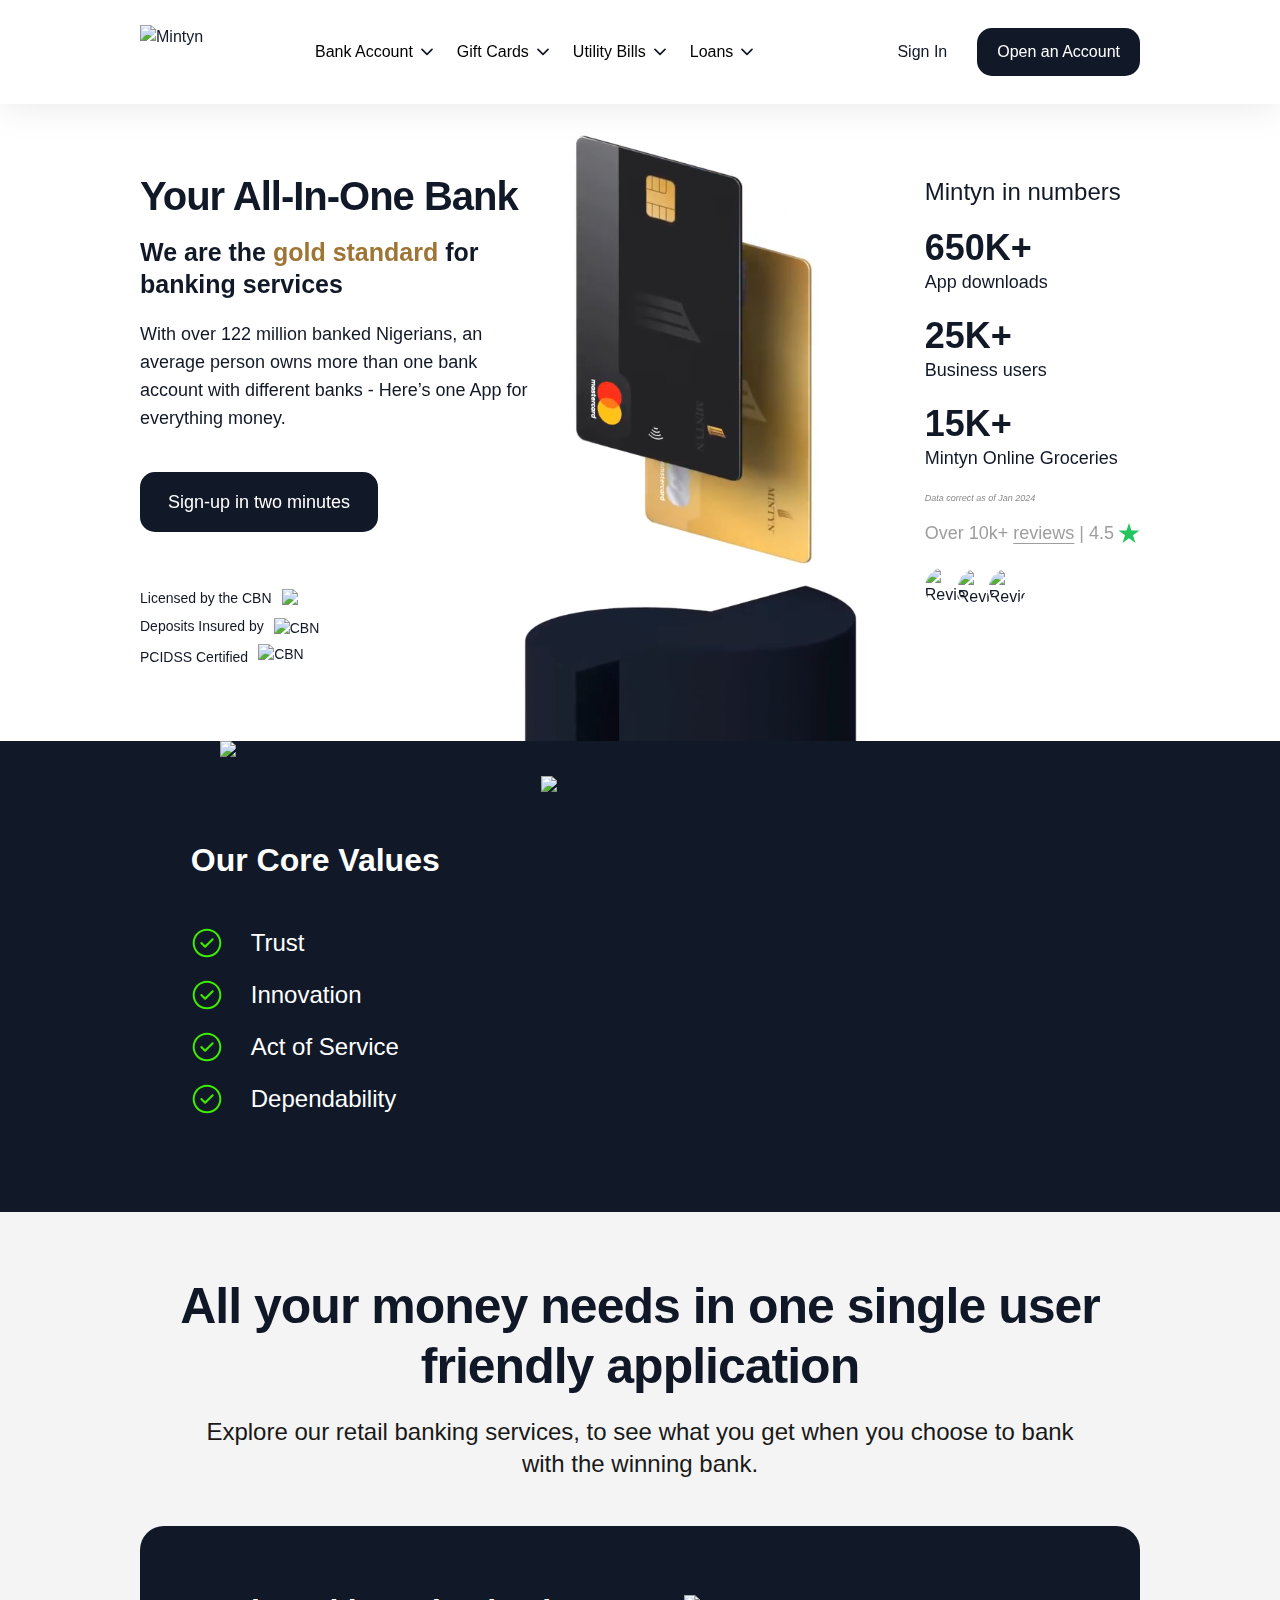
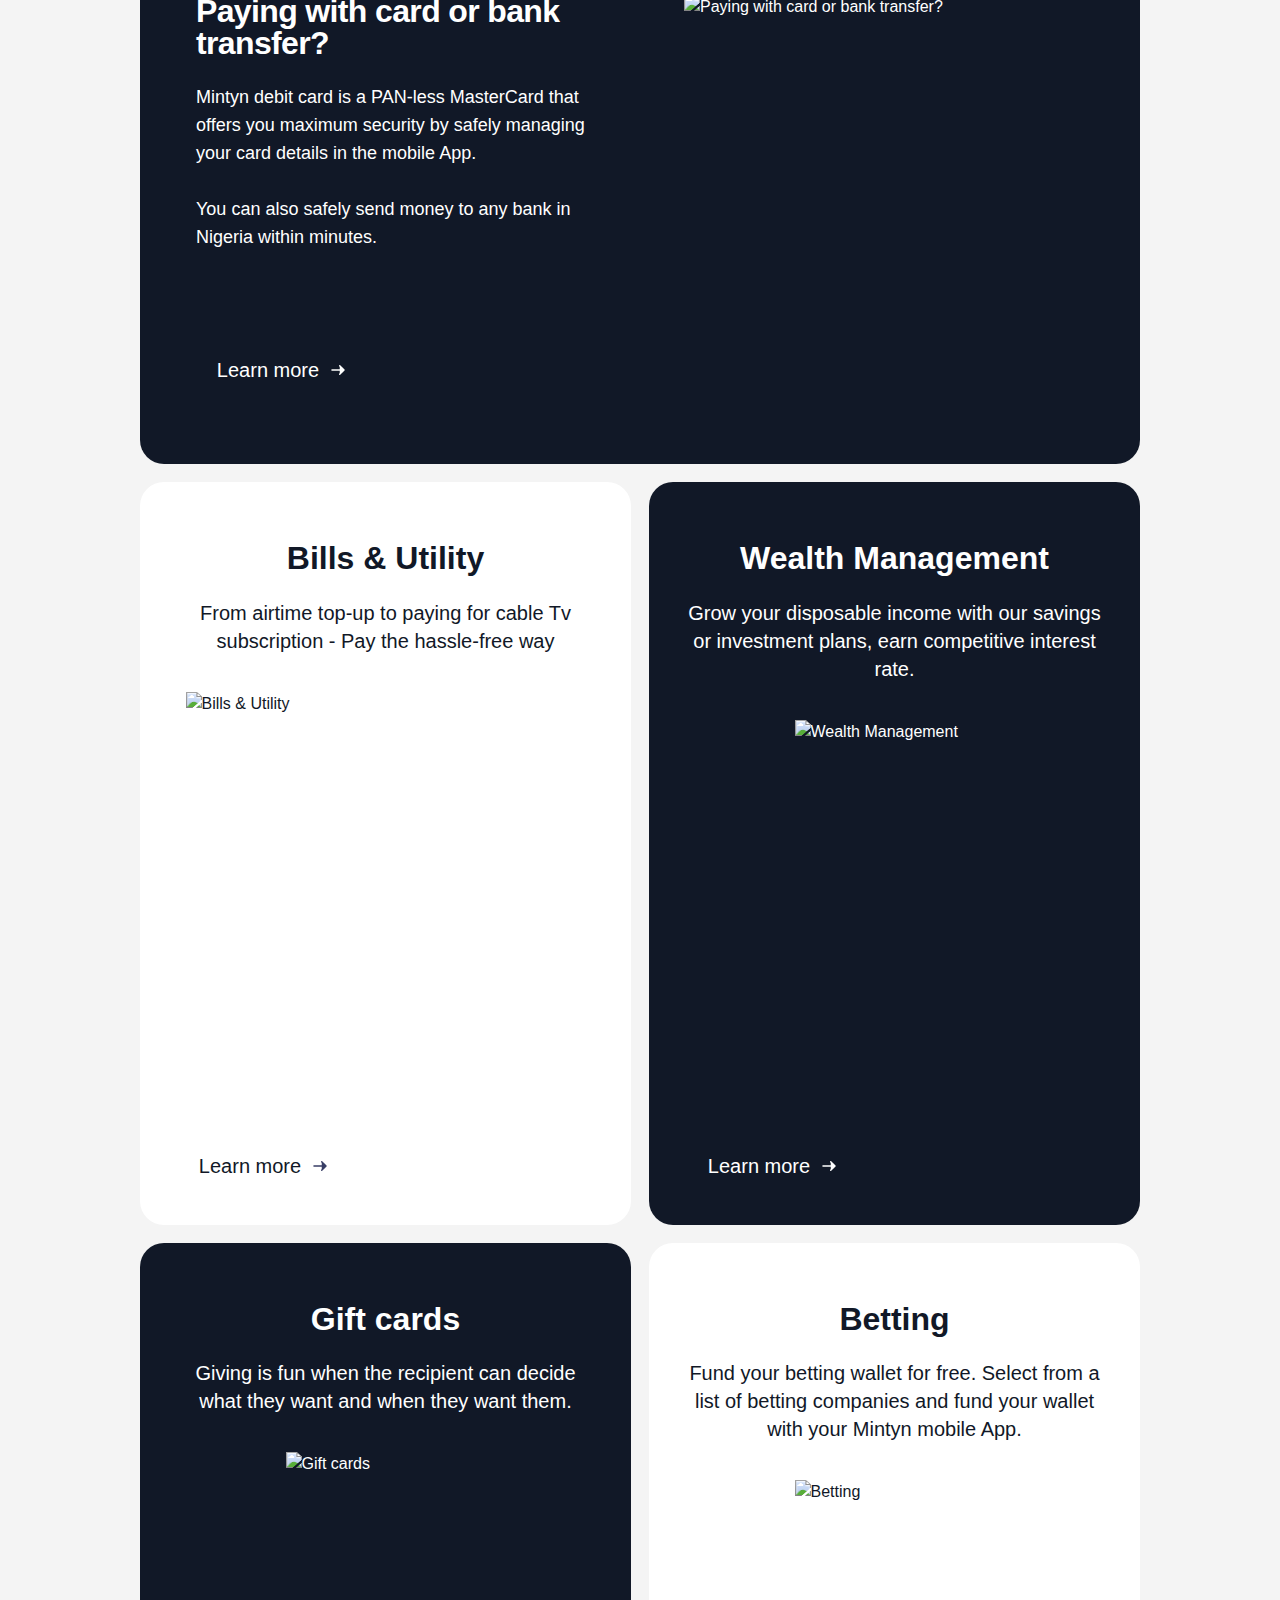
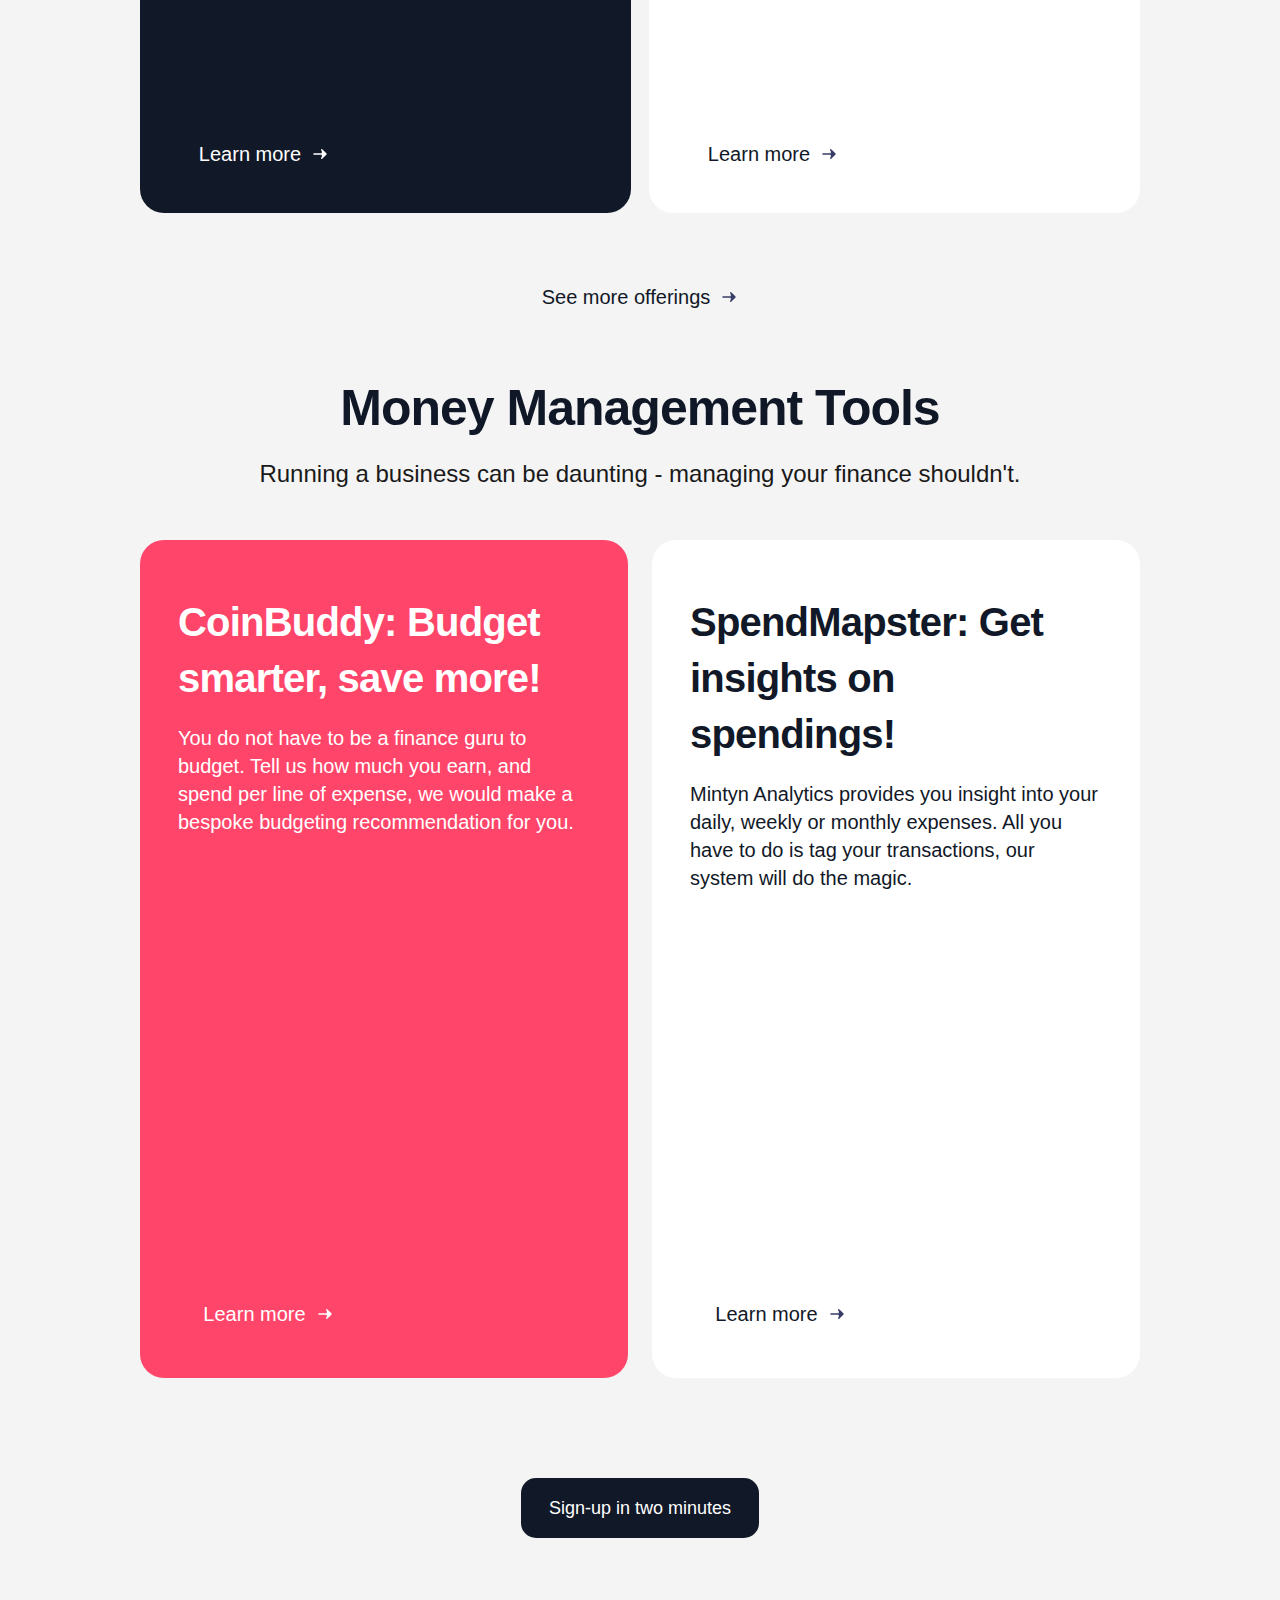
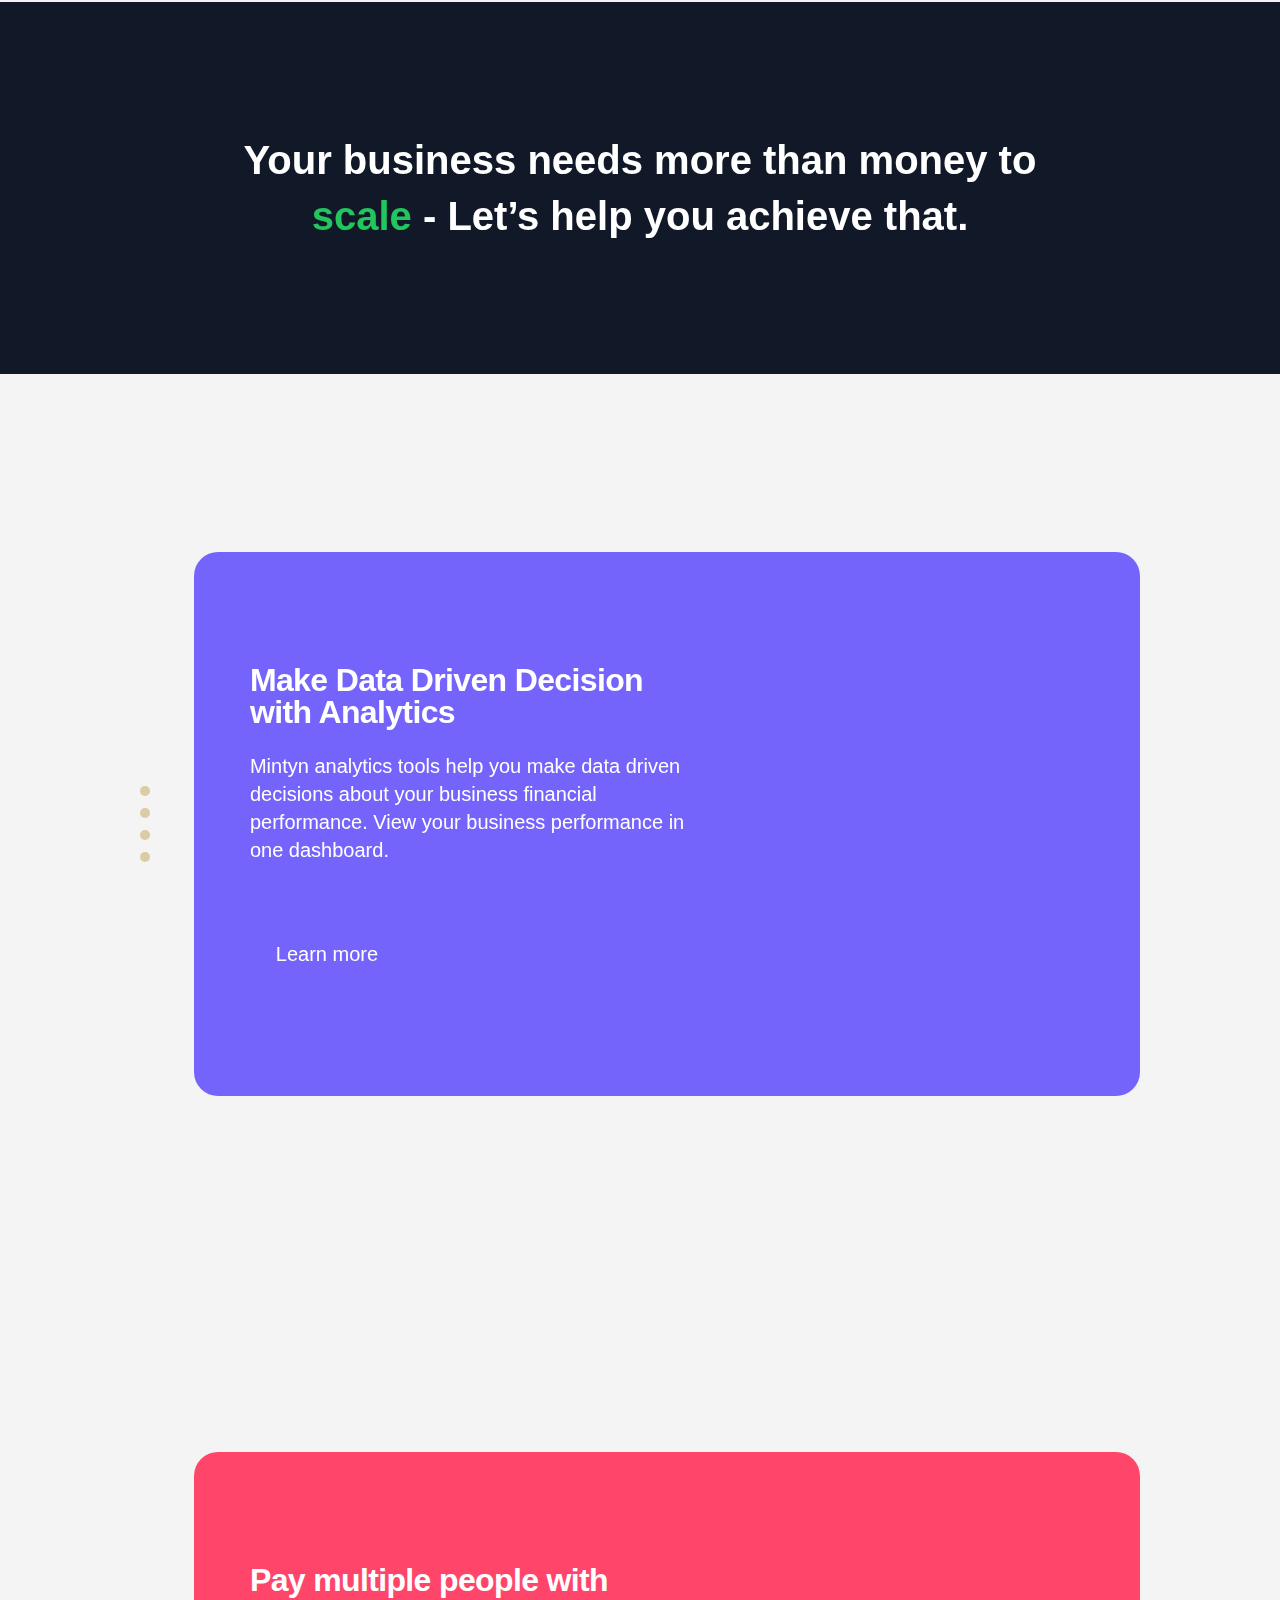
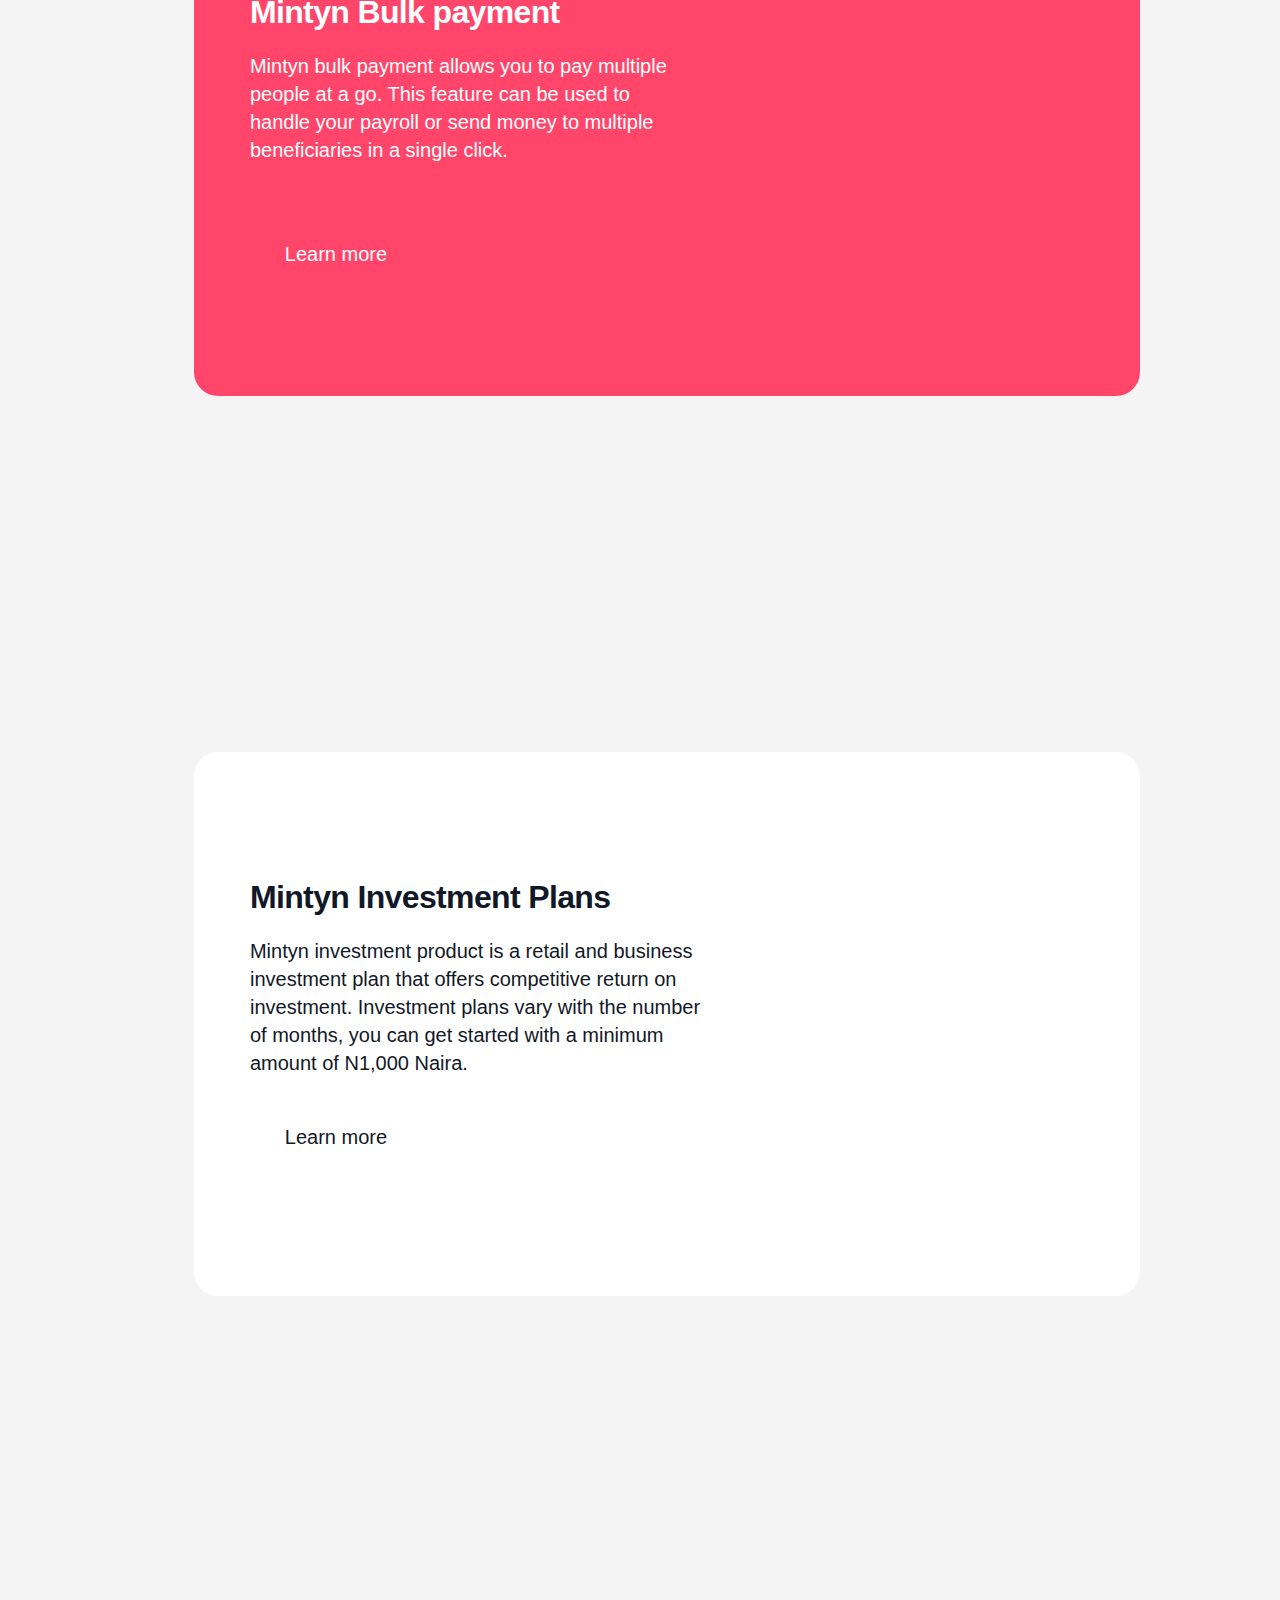
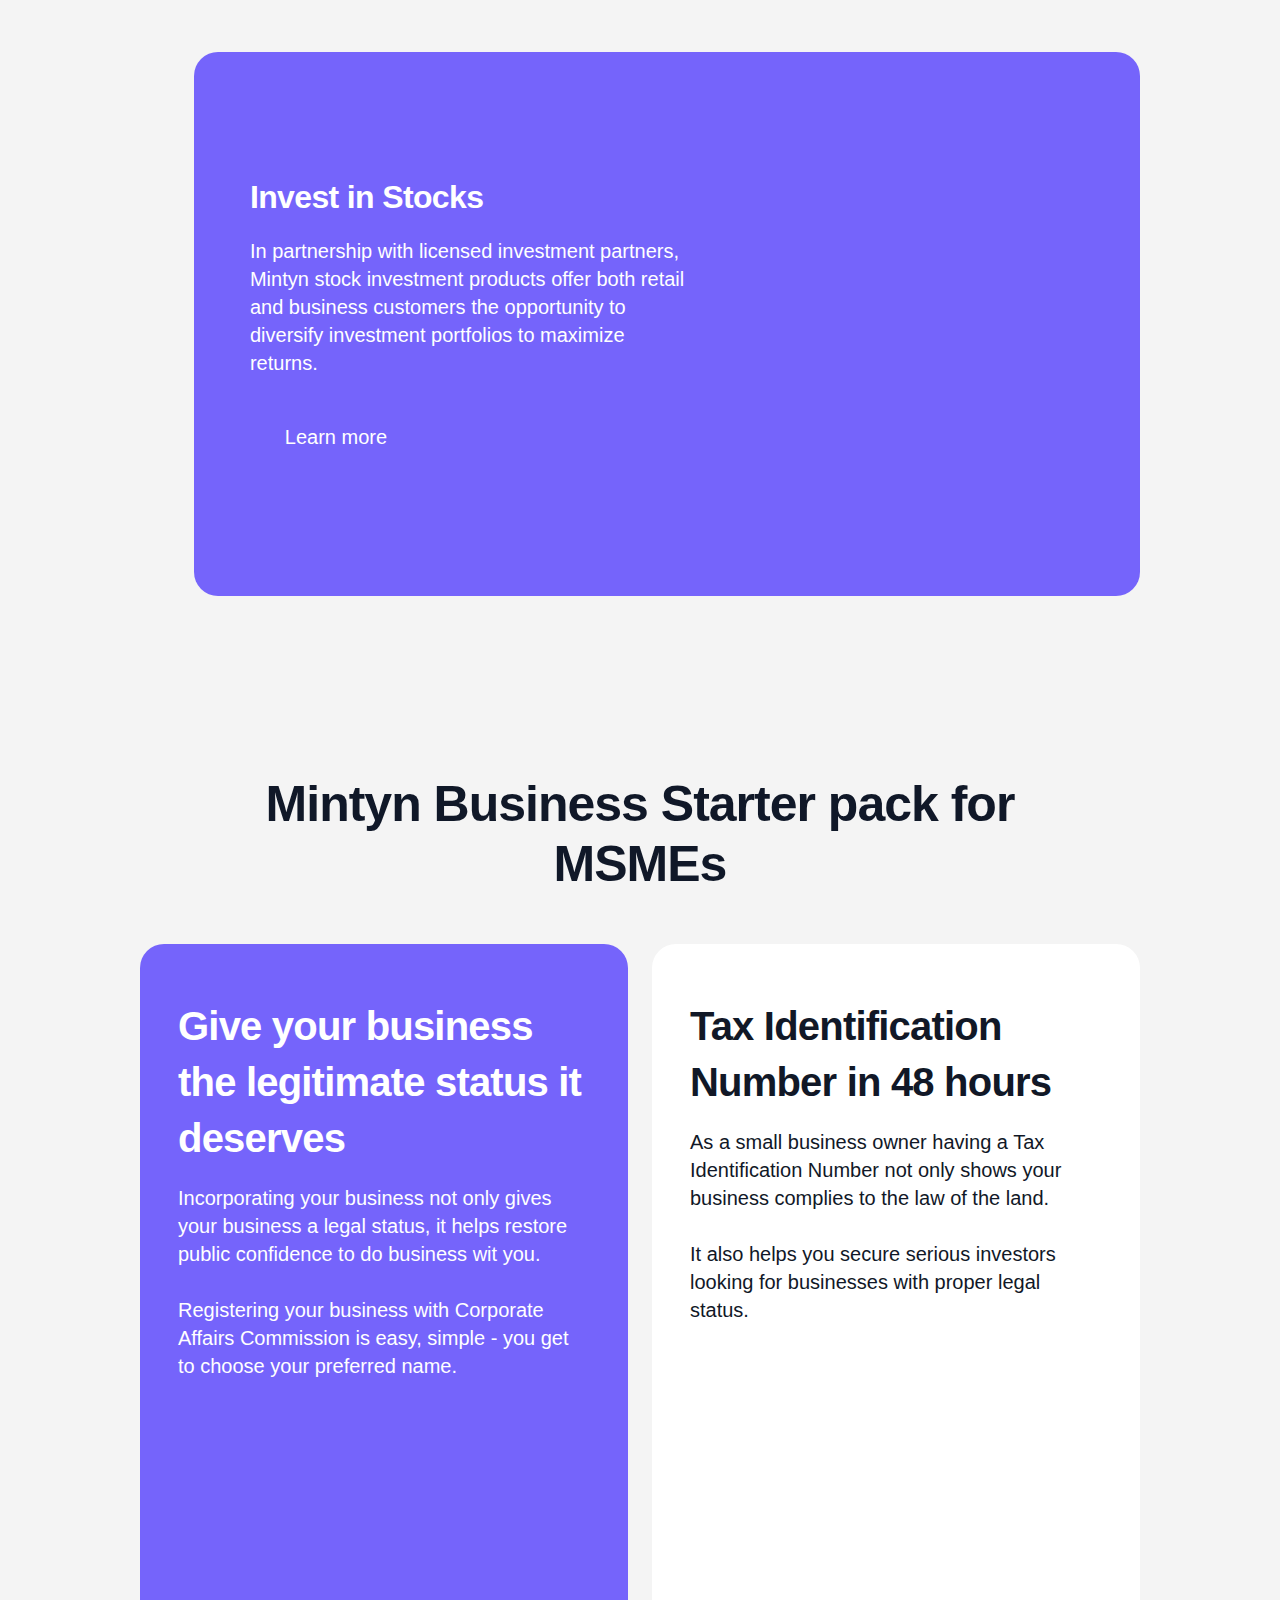
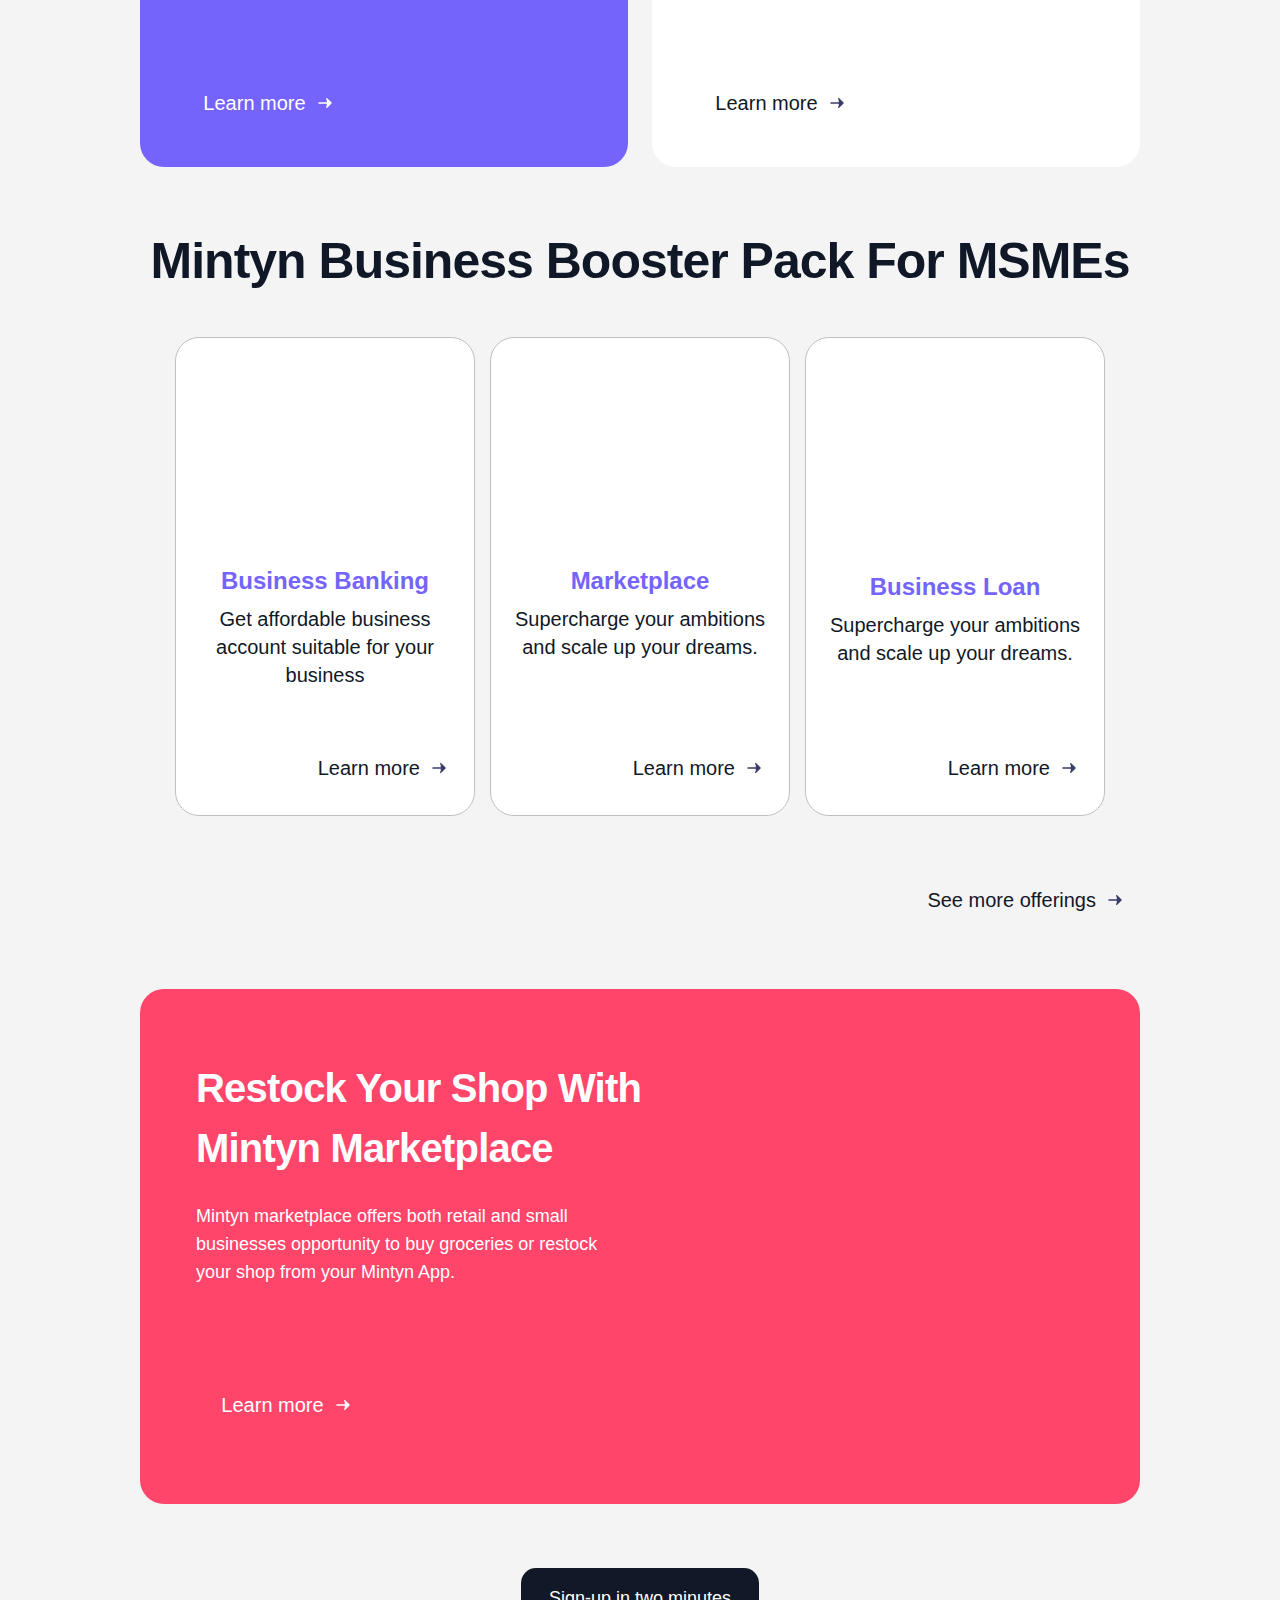
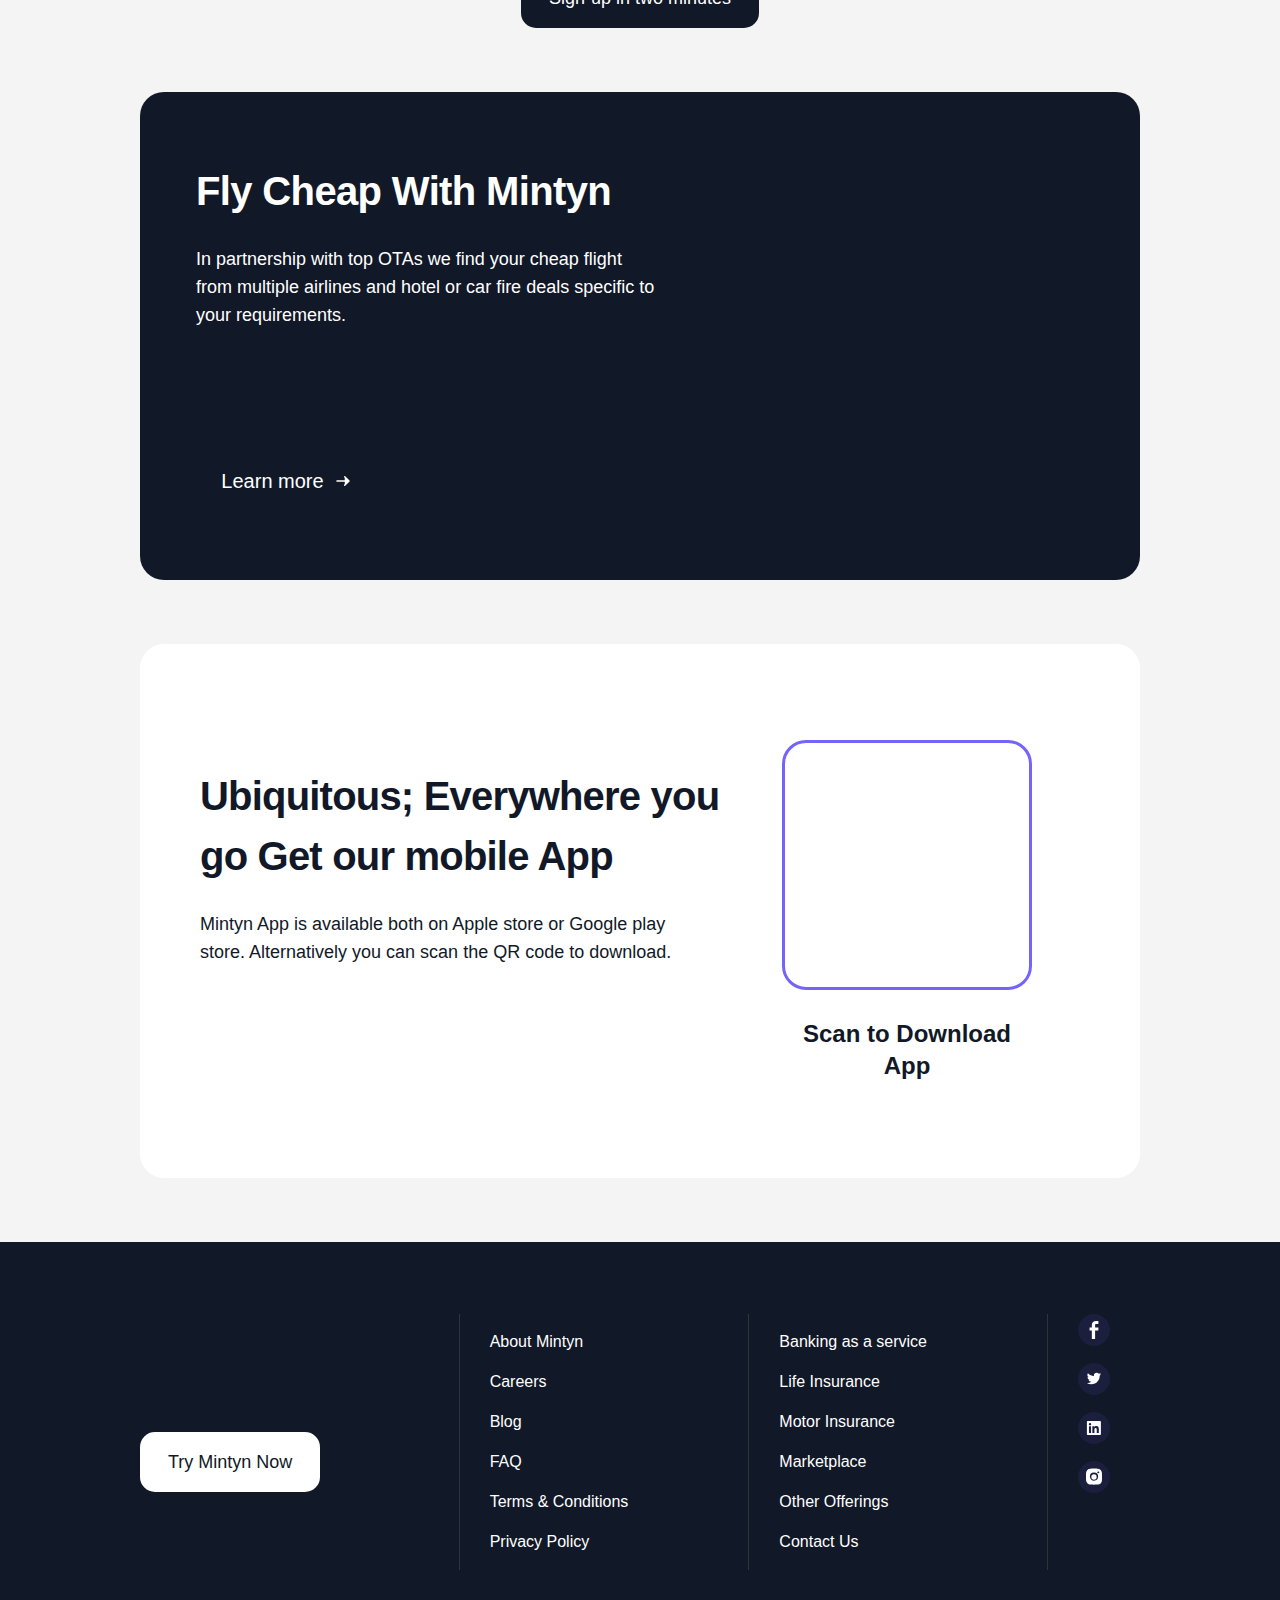
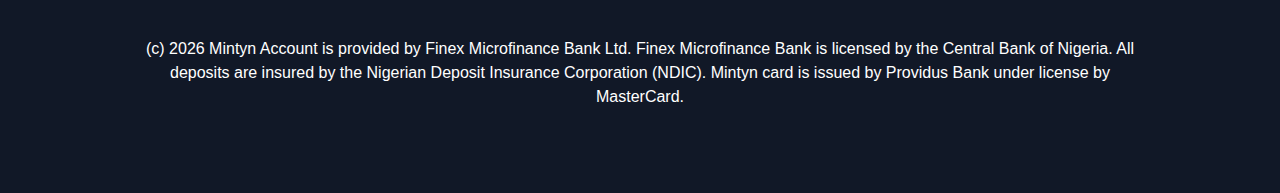
==== commit 2643394c: "Update index.html" ====
--- a/index.html
+++ b/index.html
@@ -7,7 +7,7 @@
       <link rel="preload" as="image" imagesrcset="logo.png 1x, logo.png 2x" fetchpriority="high">
       <title>Mintyn Bank</title>
       <meta name="description" content="Mintyn is your go-to digital bank for Personal &amp; Business banking, Bill Payments, Investments, Banking as a Service and so much more! Try Mintyn today!">
-      <link rel="preload" as="image" imagesrcset="/_next/image?url=https%3A%2F%2Fik.imagekit.io%2F64s5ihfbp%2Fcore-values.png&amp;w=640&amp;q=75 640w, /_next/image?url=https%3A%2F%2Fik.imagekit.io%2F64s5ihfbp%2Fcore-values.png&amp;w=750&amp;q=75 750w, /_next/image?url=https%3A%2F%2Fik.imagekit.io%2F64s5ihfbp%2Fcore-values.png&amp;w=828&amp;q=75 828w, /_next/image?url=https%3A%2F%2Fik.imagekit.io%2F64s5ihfbp%2Fcore-values.png&amp;w=1080&amp;q=75 1080w, /_next/image?url=https%3A%2F%2Fik.imagekit.io%2F64s5ihfbp%2Fcore-values.png&amp;w=1200&amp;q=75 1200w, /_next/image?url=https%3A%2F%2Fik.imagekit.io%2F64s5ihfbp%2Fcore-values.png&amp;w=1920&amp;q=75 1920w, /_next/image?url=https%3A%2F%2Fik.imagekit.io%2F64s5ihfbp%2Fcore-values.png&amp;w=2048&amp;q=75 2048w, /_next/image?url=https%3A%2F%2Fik.imagekit.io%2F64s5ihfbp%2Fcore-values.png&amp;w=3840&amp;q=75 3840w" imagesizes="(max-width: 1283px) 100vw, 1283px" fetchpriority="high">
+      <link rel="preload" as="image" imagesrcset="core-values.png 640w, core-values.png 750w, /_next/image?url=https%3A%2F%2Fik.imagekit.io%2F64s5ihfbp%2Fcore-values.png&amp;w=828&amp;q=75 828w, /_next/image?url=https%3A%2F%2Fik.imagekit.io%2F64s5ihfbp%2Fcore-values.png&amp;w=1080&amp;q=75 1080w, /_next/image?url=https%3A%2F%2Fik.imagekit.io%2F64s5ihfbp%2Fcore-values.png&amp;w=1200&amp;q=75 1200w, /_next/image?url=https%3A%2F%2Fik.imagekit.io%2F64s5ihfbp%2Fcore-values.png&amp;w=1920&amp;q=75 1920w, /_next/image?url=https%3A%2F%2Fik.imagekit.io%2F64s5ihfbp%2Fcore-values.png&amp;w=2048&amp;q=75 2048w, /_next/image?url=https%3A%2F%2Fik.imagekit.io%2F64s5ihfbp%2Fcore-values.png&amp;w=3840&amp;q=75 3840w" imagesizes="(max-width: 1283px) 100vw, 1283px" fetchpriority="high">
       <meta name="next-head-count" content="6">
       <link rel="preconnect" href="https://fonts.googleapis.com/">
       <link rel="preconnect" href="https://fonts.gstatic.com/" crossorigin="true">
@@ -33,7 +33,7 @@
                   alt="Mintyn"
                   fetchpriority="high"
                   width="400"
-                  height="400"
+                  height="400"         
                   decoding="async"
                   data-nimg="1"
                   class="w-[135px] h-[53.81px]"
@@ -294,17 +294,48 @@
                      <a href="https://app.mintyn.com/sign-up" class="btn-primary mt-5 h-[60px] px-7 py-4">Sign-up in two minutes</a>
                      <div class="flex flex-col gap-2 mt-9">
                         <p class="flex items-center gap-[10px] text-sm">
-                           Licensed by the CBN<!-- --> <img alt="CBN" loading="lazy" width="150" height="150" decoding="async" data-nimg="1" class="object-contain w-[17px] h-[19px]" style="color:transparent" srcset="/_next/image?url=%2Fcbn.png&amp;w=256&amp;q=75 1x, /_next/image?url=%2Fcbn.png&amp;w=384&amp;q=75 2x" src="./Mintyn Bank_files/cbn.png">
+                           Licensed by the CBN<!-- --> <img
+  alt="CBN"
+  loading="lazy"
+  width="150"
+  height="150"
+  decoding="async"
+  data-nimg="1"
+  class="object-contain w-[17px] h-[19px]"
+  style="color:transparent"
+  src="cbn.png"
+/>
+
                         </p>
                         <p class="flex items-center gap-[10px] text-sm">
-                           Deposits Insured by<!-- --> <img alt="CBN" loading="lazy" width="150" height="150" decoding="async" data-nimg="1" class="object-contain w-[50px] h-[16px]" style="color:transparent" srcset="/_next/image?url=%2Fndic.png&amp;w=256&amp;q=75 1x, /_next/image?url=%2Fndic.png&amp;w=384&amp;q=75 2x" src="./Mintyn Bank_files/ndic.png">
-                        </p>
+                           Deposits Insured by<!-- --> <img
+  alt="NDIC"
+  loading="lazy"
+  width="150"
+  height="150"
+  decoding="async"
+  data-nimg="1"
+  class="object-contain w-[50px] h-[16px]"
+  style="color:transparent"
+  src="ndic.png"
+/>
+ </p>
                         <p class="flex items-center gap-[10px] text-sm">
-                           PCIDSS Certified<!-- --> <img alt="CBN" loading="lazy" width="150" height="150" decoding="async" data-nimg="1" class="object-contain w-[46px] h-[25px]" style="color:transparent" srcset="/_next/image?url=%2Fpcidss.png&amp;w=256&amp;q=75 1x, /_next/image?url=%2Fpcidss.png&amp;w=384&amp;q=75 2x" src="./Mintyn Bank_files/pcidss.png">
-                        </p>
+                           PCIDSS Certified<!-- --> <img
+  alt="CBN"
+  loading="lazy"
+  width="150"
+  height="150"
+  decoding="async"
+  data-nimg="1"
+  class="object-contain w-[46px] h-[25px]"
+  style="color:transparent"
+  src="pcidss.png"
+/>
+  </p>
                      </div>
                   </div>
-                  <video width="900" height="900" src="/card-column.mp4" autoplay="" muted="" loop="" playsinline="" class="order-3 object-contain [@media(max-width:400px)]:max-w-full max-w-[375px] mx-auto [@media(max-width:400px)]:mx-0 md:mx-0 md:object-cover md:max-w-[37%] lg:max-w-[472px] max-h-[400px] sm:max-h-[768px] flex-1 md:max-h-[unset] lg:max-h-[unset] [@media(min-width:1440px)]:max-h-[727px] md:absolute md:bottom-0 lg:bottom-[-72px] [@media(min-width:1440px)]:bottom-[-100px] md:left-[62%] lg:left-[65%] md:translate-x-[-62%] lg:translate-x-[-65%] xl:left-[60%] xl:translate-x-[-60%] z-[-1]"></video>
+                  <video width="900" height="900" src="card-column.mp4" autoplay="" muted="" loop="" playsinline="" class="order-3 object-contain [@media(max-width:400px)]:max-w-full max-w-[375px] mx-auto [@media(max-width:400px)]:mx-0 md:mx-0 md:object-cover md:max-w-[37%] lg:max-w-[472px] max-h-[400px] sm:max-h-[768px] flex-1 md:max-h-[unset] lg:max-h-[unset] [@media(min-width:1440px)]:max-h-[727px] md:absolute md:bottom-0 lg:bottom-[-72px] [@media(min-width:1440px)]:bottom-[-100px] md:left-[62%] lg:left-[65%] md:translate-x-[-62%] lg:translate-x-[-65%] xl:left-[60%] xl:translate-x-[-60%] z-[-1]"></video>
                   <div class="flex flex-col gap-y-5 order-2 md:w-fit md:ml-auto md:pb-12 lg:pb-[72px] [@media(min-width:1440px)]:pb-[72px]">
                      <h3 class="lg:text-2xl text-xl font-medium whitespace-nowrap">Mintyn in numbers</h3>
                      <div>
@@ -334,13 +365,57 @@
                            </div>
                         </div>
                      </div>
-                     <div class="flex"><img alt="Reviewer" loading="lazy" width="300" height="300" decoding="async" data-nimg="1" class="w-[41px] h-[41px] rounded-[50%]" style="color:transparent" srcset="/_next/image?url=%2Favatar-1.png&amp;w=384&amp;q=75 1x, /_next/image?url=%2Favatar-1.png&amp;w=640&amp;q=75 2x" src="./Mintyn Bank_files/avatar-1.png"><img alt="Reviewer" loading="lazy" width="300" height="300" decoding="async" data-nimg="1" class="w-[41px] h-[41px] rounded-[50%] border-[2px] border-white ml-[-10px]" style="color:transparent" srcset="/_next/image?url=%2Favatar-2.png&amp;w=384&amp;q=75 1x, /_next/image?url=%2Favatar-2.png&amp;w=640&amp;q=75 2x" src="./Mintyn Bank_files/avatar-2.png"><img alt="Reviewer" loading="lazy" width="300" height="300" decoding="async" data-nimg="1" class="w-[41px] h-[41px] rounded-[50%] border-[2px] border-white ml-[-10px]" style="color:transparent" srcset="/_next/image?url=%2Favatar-3.png&amp;w=384&amp;q=75 1x, /_next/image?url=%2Favatar-3.png&amp;w=640&amp;q=75 2x" src="./Mintyn Bank_files/avatar-3.png"></div>
-                  </div>
+                     <div class="flex"><img
+  alt="Reviewer"
+  loading="lazy"
+  width="300"
+  height="300"
+  decoding="async"
+  data-nimg="1"
+  class="w-[41px] h-[41px] rounded-[50%]"
+  style="color:transparent"
+  src="avatar-1.png"
+/>
+                        <img
+  alt="Reviewer"
+  loading="lazy"
+  width="300"
+  height="300"
+  decoding="async"
+  data-nimg="1"
+  class="w-[41px] h-[41px] rounded-[50%]"
+  style="color:transparent"
+  src="avatar-2.png"
+/>
+
+                        <img
+  alt="Reviewer"
+  loading="lazy"
+  width="300"
+  height="300"
+  decoding="async"
+  data-nimg="1"
+  class="w-[41px] h-[41px] rounded-[50%]"
+  style="color:transparent"
+  src="avatar-3.png"
+/>
+
+</div>
                </div>
             </section>
             <section class="pb-6 md:pb-0 bg-primary relative">
-               <img alt="Our Core Values" loading="lazy" width="900" height="900" decoding="async" data-nimg="1" class="absolute top-0 left-[58%] translate-x-[-58%] pointer-events-none h-full object-contain" style="color:transparent" srcset="/_next/image?url=%2Flogo-bg.png&amp;w=1080&amp;q=75 1x, /_next/image?url=%2Flogo-bg.png&amp;w=1920&amp;q=75 2x" src="./Mintyn Bank_files/logo-bg.png">
-               <div class="wrapper flex flex-col sm:flex-row sm:items-center sm:justify-around">
+              <img
+  alt="Our Core Values"
+  loading="lazy"
+  width="900"
+  height="900"
+  decoding="async"
+  data-nimg="1"
+  class="absolute top-0 left-[58%] translate-x-[-58%] pointer-events-none h-full object-contain"
+  style="color:transparent"
+  src="core-values.png"
+/>
+ <div class="wrapper flex flex-col sm:flex-row sm:items-center sm:justify-around">
                   <div class="flex flex-col gap-y-[44px] py-[72px] lg:py-[97px]">
                      <h2 class="text-white lg:text-[32px] text-[28px] font-bold">Our Core Values</h2>
                      <ul class="flex flex-col gap-y-[20px]">
@@ -374,8 +449,18 @@
                         </li>
                      </ul>
                   </div>
-                  <div class="md:flex-[0.7] lg:flex-1 max-w-[548px] h-[300px] lg:h-[400px]"><img alt="Our Core Values" fetchpriority="high" width="600" height="600" decoding="async" data-nimg="1" class="w-full h-full object-contain" style="color:transparent" sizes="(max-width: 1283px) 100vw, 1283px" srcset="/_next/image?url=https%3A%2F%2Fik.imagekit.io%2F64s5ihfbp%2Fcore-values.png&amp;w=640&amp;q=75 640w, /_next/image?url=https%3A%2F%2Fik.imagekit.io%2F64s5ihfbp%2Fcore-values.png&amp;w=750&amp;q=75 750w, /_next/image?url=https%3A%2F%2Fik.imagekit.io%2F64s5ihfbp%2Fcore-values.png&amp;w=828&amp;q=75 828w, /_next/image?url=https%3A%2F%2Fik.imagekit.io%2F64s5ihfbp%2Fcore-values.png&amp;w=1080&amp;q=75 1080w, /_next/image?url=https%3A%2F%2Fik.imagekit.io%2F64s5ihfbp%2Fcore-values.png&amp;w=1200&amp;q=75 1200w, /_next/image?url=https%3A%2F%2Fik.imagekit.io%2F64s5ihfbp%2Fcore-values.png&amp;w=1920&amp;q=75 1920w, /_next/image?url=https%3A%2F%2Fik.imagekit.io%2F64s5ihfbp%2Fcore-values.png&amp;w=2048&amp;q=75 2048w, /_next/image?url=https%3A%2F%2Fik.imagekit.io%2F64s5ihfbp%2Fcore-values.png&amp;w=3840&amp;q=75 3840w" src="./Mintyn Bank_files/core-values.png"></div>
-               </div>
+                  <div class="md:flex-[0.7] lg:flex-1 max-w-[548px] h-[300px] lg:h-[400px]"<img
+  alt="Our Core Values"
+  loading="lazy"
+  width="900"
+  height="900"
+  decoding="async"
+  data-nimg="1"
+  class="absolute top-0 left-[58%] translate-x-[-58%] pointer-events-none h-full object-contain"
+  style="color:transparent"
+  src="logo-bg.png"
+/>
+ </div>
             </section>
             <section class="bg-sectionBg">
                <div class="wrapper pt-[36px] lg:pt-[64px]">
@@ -395,14 +480,34 @@
                            </svg>
                         </span>
                      </div>
-                     <img alt="Paying with card or bank transfer?" loading="lazy" width="900" height="900" decoding="async" data-nimg="1" class="h-[300px] md:h-[400px] lg:flex-1 w-full max-w-[unset] md:max-w-[300px] lg:max-w-[unset] object-contain ml-auto md:ml-0" style="color:transparent" sizes="(max-width: 1400px) 100vw, 1400px" srcset="/_next/image?url=https%3A%2F%2Fik.imagekit.io%2F64s5ihfbp%2Fcard-transfer.png&amp;w=640&amp;q=75 640w, /_next/image?url=https%3A%2F%2Fik.imagekit.io%2F64s5ihfbp%2Fcard-transfer.png&amp;w=750&amp;q=75 750w, /_next/image?url=https%3A%2F%2Fik.imagekit.io%2F64s5ihfbp%2Fcard-transfer.png&amp;w=828&amp;q=75 828w, /_next/image?url=https%3A%2F%2Fik.imagekit.io%2F64s5ihfbp%2Fcard-transfer.png&amp;w=1080&amp;q=75 1080w, /_next/image?url=https%3A%2F%2Fik.imagekit.io%2F64s5ihfbp%2Fcard-transfer.png&amp;w=1200&amp;q=75 1200w, /_next/image?url=https%3A%2F%2Fik.imagekit.io%2F64s5ihfbp%2Fcard-transfer.png&amp;w=1920&amp;q=75 1920w, /_next/image?url=https%3A%2F%2Fik.imagekit.io%2F64s5ihfbp%2Fcard-transfer.png&amp;w=2048&amp;q=75 2048w, /_next/image?url=https%3A%2F%2Fik.imagekit.io%2F64s5ihfbp%2Fcard-transfer.png&amp;w=3840&amp;q=75 3840w" src="./Mintyn Bank_files/card-transfer.png">
-                  </a>
+                    <img
+  alt="Paying with card or bank transfer?"
+  loading="lazy"
+  width="900"
+  height="900"
+  decoding="async"
+  data-nimg="1"
+  class="h-[300px] md:h-[400px] lg:flex-1 w-full max-w-[unset] md:max-w-[300px] lg:max-w-[unset] object-contain ml-auto md:ml-0"
+  style="color:transparent"
+  src="card-transfer.png"
+/>
+</a>
                   <div class="grid grid-cols-1 md:grid-cols-2 gap-[18px] mt-[18px]">
                      <a class="rounded-[24px] py-6 px-4 md:p-[32px] lg:pt-[54px] lg:pb-[34px] lg:px-[38px] flex flex-col group text-primary bg-white" href="https://mintyn.com/utility-bills">
                         <h3 class="lg:text-[32px] md:text-[24px] text-xl font-semibold text-center leading-[1.4]">Bills &amp; Utility</h3>
                         <p class="max-w-[400px] text-center mx-auto mt-[18px] lg:text-[20px]">From airtime top-up to paying for cable Tv subscription - Pay the hassle-free way</p>
-                        <img alt="Bills &amp; Utility" loading="lazy" width="500" height="500" decoding="async" data-nimg="1" class="w-full h-auto mx-auto mt-[37px] mb-[49px] max-w-[400px]" style="color:transparent" srcset="/_next/image?url=%2Fbills-utility.png&amp;w=640&amp;q=75 1x, /_next/image?url=%2Fbills-utility.png&amp;w=1080&amp;q=75 2x" src="./Mintyn Bank_files/bills-utility.png">
-                        <span class="flex items-center justify-center lg:text-xl gap-x-[10px] leading-[16px] mt-auto font-medium w-[172px] h-[50px] rounded-3xl transition-all group-hover:text-white group-hover:bg-primary">
+                      <img
+  alt="Bills &amp; Utility"
+  loading="lazy"
+  width="500"
+  height="500"
+  decoding="async"
+  data-nimg="1"
+  class="w-full h-auto mx-auto mt-[37px] mb-[49px] max-w-[400px]"
+  style="color:transparent"
+  src="bills-utility.png"
+/>
+ <span class="flex items-center justify-center lg:text-xl gap-x-[10px] leading-[16px] mt-auto font-medium w-[172px] h-[50px] rounded-3xl transition-all group-hover:text-white group-hover:bg-primary">
                            Learn more<!-- --> 
                            <svg xmlns="http://www.w3.org/2000/svg" fill="none" viewBox="0 0 19 18" class="w-[18px] h-[18px] group-hover:[&amp;&gt;path]:stroke-white group-hover:[&amp;&gt;path]:fill-white transition-all">
                               <path fill="#383e66" d="M11.322 4.448 15.875 9l-4.553 4.553"></path>
@@ -413,8 +518,18 @@
                      <a class="rounded-[24px] bg-primary py-6 px-4 md:p-[32px] lg:pt-[54px] lg:pb-[34px] lg:px-[38px] flex flex-col group text-white" href="https://mintyn.com/bank-account/savings-account/wealth-management">
                         <h3 class="lg:text-[32px] md:text-[24px] text-xl font-semibold text-center leading-[1.4]">Wealth Management</h3>
                         <p class="text-center mx-auto mt-[18px] lg:text-[20px] max-w-[445px]">Grow your disposable income with our savings or investment plans, earn competitive interest rate.</p>
-                        <img alt="Wealth Management" loading="lazy" width="500" height="500" decoding="async" data-nimg="1" class="w-full max-w-[200px] h-auto mx-auto mt-[37px] mb-[49px]" style="color:transparent" sizes="(max-width: 824px) 100vw, 824px" srcset="/_next/image?url=https%3A%2F%2Fik.imagekit.io%2F64s5ihfbp%2Fgrowth.png&amp;w=640&amp;q=75 640w, /_next/image?url=https%3A%2F%2Fik.imagekit.io%2F64s5ihfbp%2Fgrowth.png&amp;w=750&amp;q=75 750w, /_next/image?url=https%3A%2F%2Fik.imagekit.io%2F64s5ihfbp%2Fgrowth.png&amp;w=828&amp;q=75 828w, /_next/image?url=https%3A%2F%2Fik.imagekit.io%2F64s5ihfbp%2Fgrowth.png&amp;w=1080&amp;q=75 1080w, /_next/image?url=https%3A%2F%2Fik.imagekit.io%2F64s5ihfbp%2Fgrowth.png&amp;w=1200&amp;q=75 1200w, /_next/image?url=https%3A%2F%2Fik.imagekit.io%2F64s5ihfbp%2Fgrowth.png&amp;w=1920&amp;q=75 1920w, /_next/image?url=https%3A%2F%2Fik.imagekit.io%2F64s5ihfbp%2Fgrowth.png&amp;w=2048&amp;q=75 2048w, /_next/image?url=https%3A%2F%2Fik.imagekit.io%2F64s5ihfbp%2Fgrowth.png&amp;w=3840&amp;q=75 3840w" src="./Mintyn Bank_files/growth.png">
-                        <span class="flex items-center justify-center lg:text-xl gap-x-[10px] leading-[16px] mt-auto font-medium w-[172px] h-[50px] rounded-3xl transition-all group-hover:text-primary group-hover:bg-white">
+                       <img
+  alt="Wealth Management"
+  loading="lazy"
+  width="500"
+  height="500"
+  decoding="async"
+  data-nimg="1"
+  class="w-full max-w-[200px] h-auto mx-auto mt-[37px] mb-[49px]"
+  style="color:transparent"
+  src="growth.png"
+/>
+<span class="flex items-center justify-center lg:text-xl gap-x-[10px] leading-[16px] mt-auto font-medium w-[172px] h-[50px] rounded-3xl transition-all group-hover:text-primary group-hover:bg-white">
                            Learn more<!-- --> 
                            <svg xmlns="http://www.w3.org/2000/svg" fill="none" viewBox="0 0 19 18" class="w-[18px] h-[18px] group-hover:[&amp;&gt;path]:stroke-primary group-hover:[&amp;&gt;path]:fill-primary transition-all">
                               <path fill="#fff" d="M11.322 4.447 15.875 9l-4.553 4.552"></path>
@@ -425,8 +540,18 @@
                      <a class="rounded-[24px] bg-primary py-6 px-4 md:p-[32px] lg:pt-[54px] lg:pb-[34px] lg:px-[38px] flex flex-col group text-white" href="https://mintyn.com/gift-cards">
                         <h3 class="lg:text-[32px] md:text-[24px] text-xl font-semibold text-center leading-[1.4]">Gift cards</h3>
                         <p class="max-w-[400px] text-center mx-auto mt-[18px] lg:text-[20px]">Giving is fun when the recipient can decide what they want and when they want them.</p>
-                        <img alt="Gift cards" loading="lazy" width="500" height="500" decoding="async" data-nimg="1" class="w-full max-w-[200px] h-auto mx-auto mt-[37px] mb-[49px]" style="color:transparent" srcset="/_next/image?url=%2Fgift-cards.png&amp;w=640&amp;q=75 1x, /_next/image?url=%2Fgift-cards.png&amp;w=1080&amp;q=75 2x" src="./Mintyn Bank_files/gift-cards.png">
-                        <span class="flex items-center justify-center lg:text-xl gap-x-[10px] leading-[16px] mt-auto font-medium w-[172px] h-[50px] rounded-3xl transition-all group-hover:text-primary group-hover:bg-white">
+                       <img
+  alt="Gift cards"
+  loading="lazy"
+  width="500"
+  height="500"
+  decoding="async"
+  data-nimg="1"
+  class="w-full max-w-[200px] h-auto mx-auto mt-[37px] mb-[49px]"
+  style="color:transparent"
+  src="gift-cards.png"
+/>
+ <span class="flex items-center justify-center lg:text-xl gap-x-[10px] leading-[16px] mt-auto font-medium w-[172px] h-[50px] rounded-3xl transition-all group-hover:text-primary group-hover:bg-white">
                            Learn more<!-- --> 
                            <svg xmlns="http://www.w3.org/2000/svg" fill="none" viewBox="0 0 19 18" class="w-[18px] h-[18px] group-hover:[&amp;&gt;path]:stroke-primary group-hover:[&amp;&gt;path]:fill-primary transition-all">
                               <path fill="#fff" d="M11.322 4.447 15.875 9l-4.553 4.552"></path>
@@ -437,8 +562,18 @@
                      <a class="rounded-[24px] py-6 px-4 md:p-[32px] lg:pt-[54px] lg:pb-[34px] lg:px-[38px] flex flex-col group text-primary bg-white" href="https://mintyn.com/utility-bills/betting">
                         <h3 class="lg:text-[32px] md:text-[24px] text-xl font-semibold text-center leading-[1.4]">Betting</h3>
                         <p class="text-center mx-auto mt-[18px] lg:text-[20px] max-w-[445px]">Fund your betting wallet for free. Select from a list of betting companies and fund your wallet with your Mintyn mobile App.</p>
-                        <img alt="Betting" loading="lazy" width="500" height="500" decoding="async" data-nimg="1" class="w-full max-w-[200px] h-auto mx-auto mt-[37px] mb-[49px]" style="color:transparent" sizes="(max-width: 888px) 100vw, 888px" srcset="/_next/image?url=https%3A%2F%2Fik.imagekit.io%2F64s5ihfbp%2Fbetting.png&amp;w=640&amp;q=75 640w, /_next/image?url=https%3A%2F%2Fik.imagekit.io%2F64s5ihfbp%2Fbetting.png&amp;w=750&amp;q=75 750w, /_next/image?url=https%3A%2F%2Fik.imagekit.io%2F64s5ihfbp%2Fbetting.png&amp;w=828&amp;q=75 828w, /_next/image?url=https%3A%2F%2Fik.imagekit.io%2F64s5ihfbp%2Fbetting.png&amp;w=1080&amp;q=75 1080w, /_next/image?url=https%3A%2F%2Fik.imagekit.io%2F64s5ihfbp%2Fbetting.png&amp;w=1200&amp;q=75 1200w, /_next/image?url=https%3A%2F%2Fik.imagekit.io%2F64s5ihfbp%2Fbetting.png&amp;w=1920&amp;q=75 1920w, /_next/image?url=https%3A%2F%2Fik.imagekit.io%2F64s5ihfbp%2Fbetting.png&amp;w=2048&amp;q=75 2048w, /_next/image?url=https%3A%2F%2Fik.imagekit.io%2F64s5ihfbp%2Fbetting.png&amp;w=3840&amp;q=75 3840w" src="./Mintyn Bank_files/betting.png">
-                        <span class="flex items-center justify-center lg:text-xl gap-x-[10px] leading-[16px] mt-auto font-medium w-[172px] h-[50px] rounded-3xl transition-all group-hover:text-white group-hover:bg-primary">
+                       <img
+  alt="Betting"
+  loading="lazy"
+  width="500"
+  height="500"
+  decoding="async"
+  data-nimg="1"
+  class="w-full max-w-[200px] h-auto mx-auto mt-[37px] mb-[49px]"
+  style="color:transparent"
+  src="betting.png"
+/>
+<span class="flex items-center justify-center lg:text-xl gap-x-[10px] leading-[16px] mt-auto font-medium w-[172px] h-[50px] rounded-3xl transition-all group-hover:text-white group-hover:bg-primary">
                            Learn more<!-- --> 
                            <svg xmlns="http://www.w3.org/2000/svg" fill="none" viewBox="0 0 19 18" class="w-[18px] h-[18px] group-hover:[&amp;&gt;path]:stroke-white group-hover:[&amp;&gt;path]:fill-white transition-all">
                               <path fill="#383e66" d="M11.322 4.448 15.875 9l-4.553 4.553"></path>
@@ -464,8 +599,18 @@
                      <a class="rounded-[24px] py-6 px-4 md:p-[32px] lg:pt-[54px] lg:pb-[34px] lg:px-[38px] flex flex-col group text-white flex-1 bg-red" href="https://mintyn.com/bank-account/budgeting-coinbuddy">
                         <h3 class="md:text-[24px] text-xl leading-[1.4] text-left lg:text-[40px] font-bold tracking-[-0.8px]">CoinBuddy: Budget smarter, save more!</h3>
                         <p class="mt-[18px] lg:text-[20px] text-left mx-0 max-w-[445px]">You do not have to be a finance guru to budget. Tell us how much you earn, and spend per line of expense, we would make a bespoke budgeting recommendation for you.</p>
-                        <img alt="CoinBuddy: Budget smarter, save more!" loading="lazy" width="500" height="500" decoding="async" data-nimg="1" class="w-full h-auto mx-auto max-w-[95%] mt-0 mb-0" style="color:transparent" sizes="(max-width: 1400px) 100vw, 1400px" srcset="/_next/image?url=https%3A%2F%2Fik.imagekit.io%2F64s5ihfbp%2Fbudget.png&amp;w=640&amp;q=75 640w, /_next/image?url=https%3A%2F%2Fik.imagekit.io%2F64s5ihfbp%2Fbudget.png&amp;w=750&amp;q=75 750w, /_next/image?url=https%3A%2F%2Fik.imagekit.io%2F64s5ihfbp%2Fbudget.png&amp;w=828&amp;q=75 828w, /_next/image?url=https%3A%2F%2Fik.imagekit.io%2F64s5ihfbp%2Fbudget.png&amp;w=1080&amp;q=75 1080w, /_next/image?url=https%3A%2F%2Fik.imagekit.io%2F64s5ihfbp%2Fbudget.png&amp;w=1200&amp;q=75 1200w, /_next/image?url=https%3A%2F%2Fik.imagekit.io%2F64s5ihfbp%2Fbudget.png&amp;w=1920&amp;q=75 1920w, /_next/image?url=https%3A%2F%2Fik.imagekit.io%2F64s5ihfbp%2Fbudget.png&amp;w=2048&amp;q=75 2048w, /_next/image?url=https%3A%2F%2Fik.imagekit.io%2F64s5ihfbp%2Fbudget.png&amp;w=3840&amp;q=75 3840w" src="./Mintyn Bank_files/budget.png">
-                        <span class="flex items-center justify-center lg:text-xl gap-x-[10px] leading-[16px] mt-auto font-medium transition-all group-hover:text-primary group-hover:bg-white w-[181px] h-[60px] rounded-[15px]">
+                       <img
+  alt="CoinBuddy: Budget smarter, save more!"
+  loading="lazy"
+  width="500"
+  height="500"
+  decoding="async"
+  data-nimg="1"
+  class="w-full h-auto mx-auto max-w-[95%] mt-0 mb-0"
+  style="color:transparent"
+  src="budget.png"
+/>
+<span class="flex items-center justify-center lg:text-xl gap-x-[10px] leading-[16px] mt-auto font-medium transition-all group-hover:text-primary group-hover:bg-white w-[181px] h-[60px] rounded-[15px]">
                            Learn more<!-- --> 
                            <svg xmlns="http://www.w3.org/2000/svg" fill="none" viewBox="0 0 19 18" class="w-[18px] h-[18px] group-hover:[&amp;&gt;path]:stroke-primary group-hover:[&amp;&gt;path]:fill-primary transition-all">
                               <path fill="#fff" d="M11.322 4.447 15.875 9l-4.553 4.552"></path>
@@ -476,8 +621,18 @@
                      <a class="rounded-[24px] py-6 px-4 md:p-[32px] lg:pt-[54px] lg:pb-[34px] lg:px-[38px] flex flex-col group text-primary flex-1 bg-white" href="https://mintyn.com/bank-account/analytics-with-spendmapster">
                         <h3 class="md:text-[24px] text-xl leading-[1.4] text-left lg:text-[40px] font-bold tracking-[-0.8px]">SpendMapster: Get insights on spendings!</h3>
                         <p class="mt-[18px] lg:text-[20px] text-left mx-0 max-w-[445px]">Mintyn Analytics provides you insight into your daily, weekly or monthly expenses. All you have to do is tag your transactions, our system will do the magic. </p>
-                        <img alt="SpendMapster: Get insights on spendings!" loading="lazy" width="500" height="500" decoding="async" data-nimg="1" class="w-full h-auto mx-auto max-w-[95%] mt-0 mb-0" style="color:transparent" sizes="(max-width: 1400px) 100vw, 1400px" srcset="/_next/image?url=https%3A%2F%2Fik.imagekit.io%2F64s5ihfbp%2Fanalytics.png&amp;w=640&amp;q=75 640w, /_next/image?url=https%3A%2F%2Fik.imagekit.io%2F64s5ihfbp%2Fanalytics.png&amp;w=750&amp;q=75 750w, /_next/image?url=https%3A%2F%2Fik.imagekit.io%2F64s5ihfbp%2Fanalytics.png&amp;w=828&amp;q=75 828w, /_next/image?url=https%3A%2F%2Fik.imagekit.io%2F64s5ihfbp%2Fanalytics.png&amp;w=1080&amp;q=75 1080w, /_next/image?url=https%3A%2F%2Fik.imagekit.io%2F64s5ihfbp%2Fanalytics.png&amp;w=1200&amp;q=75 1200w, /_next/image?url=https%3A%2F%2Fik.imagekit.io%2F64s5ihfbp%2Fanalytics.png&amp;w=1920&amp;q=75 1920w, /_next/image?url=https%3A%2F%2Fik.imagekit.io%2F64s5ihfbp%2Fanalytics.png&amp;w=2048&amp;q=75 2048w, /_next/image?url=https%3A%2F%2Fik.imagekit.io%2F64s5ihfbp%2Fanalytics.png&amp;w=3840&amp;q=75 3840w" src="./Mintyn Bank_files/analytics.png">
-                        <span class="flex items-center justify-center lg:text-xl gap-x-[10px] leading-[16px] mt-auto font-medium transition-all group-hover:text-white group-hover:bg-primary w-[181px] h-[60px] rounded-[15px]">
+                      <img
+  alt="SpendMapster: Get insights on spendings!"
+  loading="lazy"
+  width="500"
+  height="500"
+  decoding="async"
+  data-nimg="1"
+  class="w-full h-auto mx-auto max-w-[95%] mt-0 mb-0"
+  style="color:transparent"
+  src="analytics.png"
+/>
+<span class="flex items-center justify-center lg:text-xl gap-x-[10px] leading-[16px] mt-auto font-medium transition-all group-hover:text-white group-hover:bg-primary w-[181px] h-[60px] rounded-[15px]">
                            Learn more<!-- --> 
                            <svg xmlns="http://www.w3.org/2000/svg" fill="none" viewBox="0 0 19 18" class="w-[18px] h-[18px] group-hover:[&amp;&gt;path]:stroke-white group-hover:[&amp;&gt;path]:fill-white transition-all">
                               <path fill="#383e66" d="M11.322 4.448 15.875 9l-4.553 4.553"></path>
@@ -490,8 +645,18 @@
                </div>
             </section>
             <section class="bg-primary relative">
-               <img alt="Your business needs more than money to - Let’s       help you achieve that." loading="lazy" width="900" height="900" decoding="async" data-nimg="1" class="absolute top-0 left-0 w-full h-full object-cover pointer-events-none z-[1]" style="color:transparent" srcset="/_next/image?url=%2Fmoney-scale.png&amp;w=1080&amp;q=75 1x, /_next/image?url=%2Fmoney-scale.png&amp;w=1920&amp;q=75 2x" src="./Mintyn Bank_files/money-scale.png">
-               <div class="wrapper py-[72px] lg:py-[130px] relative z-[2]">
+             <img
+  alt="Your business needs more than money to - Let’s    help you achieve that."
+  loading="lazy"
+  width="900"
+  height="900"
+  decoding="async"
+  data-nimg="1"
+  class="absolute top-0 left-0 w-full h-full object-cover pointer-events-none z-[1]"
+  style="color:transparent"
+  src="money-scale.png"
+/>
+<div class="wrapper py-[72px] lg:py-[130px] relative z-[2]">
                   <h2 class="text-white text-center text-[28px] md:text-[32px] lg:text-[40px] font-bold max-w-[640px] lg:max-w-[846px] mx-auto">Your business needs more than money to <span class="text-green">scale</span> - Let’s help you achieve that.</h2>
                </div>
             </section>
@@ -503,8 +668,18 @@
                         <div class="flex items-center justify-center h-full w-full">
                            <div class="w-full">
                               <a class="rounded-[24px] py-6 px-4 md:p-[32px] lg:px-[56px] flex flex-col md:flex-row gap-4 text-white group relative bg-purple pr-0 md:pr-0 lg:pr-0 lg:gap-[45px] lg:py-[45px] md:items-center lg:min-h-[544px] w-full lg:max-h-[544px] overflow-hidden" href="https://mintyn.com/analytics-with-spendmapster">
-                                 <img alt="Make Data Driven Decision with Analytics" loading="lazy" width="300" height="300" decoding="async" data-nimg="1" class="absolute w-full object-contain top-[unset] bottom-0 left-[50%] translate-x-[-50%] h-[421px]" style="color:transparent" srcset="/_next/image?url=%2Fmintyn-logo-bg.png&amp;w=384&amp;q=75 1x, /_next/image?url=%2Fmintyn-logo-bg.png&amp;w=640&amp;q=75 2x" src="./Mintyn Bank_files/mintyn-logo-bg.png">
-                                 <div class="flex flex-col">
+                                <img
+  alt="Make Data Driven Decision with Analytics"
+  loading="lazy"
+  width="300"
+  height="300"
+  decoding="async"
+  data-nimg="1"
+  class="absolute w-full object-contain top-[unset] bottom-0 left-[50%] translate-x-[-50%] h-[421px]"
+  style="color:transparent"
+  src="mintyn-logo-bg.png"
+/>
+<div class="flex flex-col">
                                     <h3 class="lg:text-[32px] md:text-[24px] text-xl tracking-[-0.64px] md:leading-[32px] max-w-[451px] [@media(min-width:1440px)]:text-[40px] font-bold [@media(min-width:1440px)]:leading-[60px]">Make Data Driven Decision with Analytics</h3>
                                     <p class="lg:text-lg mt-6 whitespace-pre-line xl:text-[20px] max-w-[488px] md:mb-[60px] mr-4 md:mr-0">Mintyn analytics tools help you make data driven decisions about your business financial performance. View your business performance in one dashboard.</p>
                                     <span class="flex items-center justify-center lg:text-xl gap-x-[10px] leading-[16px] mt-8 font-medium whitespace-nowrap transition-all group-hover:text-primary group-hover:bg-white rounded-[8px] py-4 px-[28px] h-[60px] md:mt-0 [&amp;&gt;svg]:hidden w-[154px]">
@@ -515,8 +690,18 @@
                                        </svg>
                                     </span>
                                  </div>
-                                 <img alt="Make Data Driven Decision with Analytics" loading="lazy" width="900" height="900" decoding="async" data-nimg="1" class="h-[300px] md:h-[400px] lg:flex-1 w-full md:max-w-[300px] lg:max-w-[unset] object-contain md:ml-0 lg:object-cover max-w-[unset] ml-auto sm:max-w-[390px] mr-[-8px] sm:mr-[-14px]" style="color:transparent" srcset="/_next/image?url=%2Fnew-analytics.png&amp;w=1080&amp;q=75 1x, /_next/image?url=%2Fnew-analytics.png&amp;w=1920&amp;q=75 2x" src="./Mintyn Bank_files/new-analytics.png">
-                              </a>
+                                <img
+  alt="Make Data Driven Decision with Analytics"
+  loading="lazy"
+  width="900"
+  height="900"
+  decoding="async"
+  data-nimg="1"
+  class="h-[300px] md:h-[400px] lg:flex-1 w-full md:max-w-[300px] lg:max-w-[unset] object-contain md:ml-0 lg:object-cover max-w-[unset] ml-auto sm:max-w-[390px] mr-[-8px] sm:mr-[-14px]"
+  style="color:transparent"
+  src="new-analytics.png"
+/>
+ </a>
                            </div>
                         </div>
                      </div>
@@ -524,8 +709,18 @@
                         <div class="flex items-center justify-center h-full w-full">
                            <div class="w-full">
                               <a class="rounded-[24px] py-6 px-4 md:p-[32px] lg:px-[56px] flex flex-col md:flex-row gap-4 text-white group relative bg-red md:pr-0 lg:pr-0 lg:gap-[45px] lg:py-[45px] md:items-center lg:min-h-[544px] w-full lg:max-h-[544px]" href="https://mintyn.com/paystream-by-mintyn">
-                                 <img alt="Pay multiple people with Mintyn Bulk payment" loading="lazy" width="300" height="300" decoding="async" data-nimg="1" class="absolute w-full object-contain top-[unset] bottom-0 left-[50%] translate-x-[-50%] h-[421px]" style="color:transparent" srcset="/_next/image?url=%2Fmintyn-logo-bg.png&amp;w=384&amp;q=75 1x, /_next/image?url=%2Fmintyn-logo-bg.png&amp;w=640&amp;q=75 2x" src="./Mintyn Bank_files/mintyn-logo-bg.png">
-                                 <div class="flex flex-col">
+                                <img
+  alt="Pay multiple people with Mintyn Bulk payment"
+  loading="lazy"
+  width="300"
+  height="300"
+  decoding="async"
+  data-nimg="1"
+  class="absolute w-full object-contain top-[unset] bottom-0 left-[50%] translate-x-[-50%] h-[421px]"
+  style="color:transparent"
+  src="mintyn-logo-bg.png"
+/>
+ <div class="flex flex-col">
                                     <h3 class="lg:text-[32px] md:text-[24px] text-xl tracking-[-0.64px] md:leading-[32px] [@media(min-width:1440px)]:text-[40px] font-bold [@media(min-width:1440px)]:leading-[60px]">Pay multiple people with Mintyn Bulk payment</h3>
                                     <p class="lg:text-lg mt-6 whitespace-pre-line xl:text-[20px] max-w-[508px] md:max-w-[599px] md:mb-[60px]">Mintyn bulk payment allows you to pay multiple people at a go. This feature can be used to handle your payroll or send money to multiple beneficiaries in a single click.</p>
                                     <span class="flex items-center justify-center lg:text-xl gap-x-[10px] leading-[16px] mt-8 w-[172px] font-medium whitespace-nowrap transition-all group-hover:text-primary group-hover:bg-white rounded-[8px] py-4 px-[28px] h-[60px] md:mt-0 [&amp;&gt;svg]:hidden">
@@ -536,8 +731,18 @@
                                        </svg>
                                     </span>
                                  </div>
-                                 <img alt="Pay multiple people with Mintyn Bulk payment" loading="lazy" width="900" height="900" decoding="async" data-nimg="1" class="h-[300px] lg:flex-1 w-full md:max-w-[300px] lg:max-w-[unset] object-contain md:ml-0 lg:object-cover max-w-[unset] ml-0 sm:ml-auto sm:max-w-[390px] md:h-[420px]" style="color:transparent" sizes="(max-width: 1400px) 100vw, 1400px" srcset="/_next/image?url=https%3A%2F%2Fik.imagekit.io%2F64s5ihfbp%2Fpay_multiple.webp&amp;w=640&amp;q=75 640w, /_next/image?url=https%3A%2F%2Fik.imagekit.io%2F64s5ihfbp%2Fpay_multiple.webp&amp;w=750&amp;q=75 750w, /_next/image?url=https%3A%2F%2Fik.imagekit.io%2F64s5ihfbp%2Fpay_multiple.webp&amp;w=828&amp;q=75 828w, /_next/image?url=https%3A%2F%2Fik.imagekit.io%2F64s5ihfbp%2Fpay_multiple.webp&amp;w=1080&amp;q=75 1080w, /_next/image?url=https%3A%2F%2Fik.imagekit.io%2F64s5ihfbp%2Fpay_multiple.webp&amp;w=1200&amp;q=75 1200w, /_next/image?url=https%3A%2F%2Fik.imagekit.io%2F64s5ihfbp%2Fpay_multiple.webp&amp;w=1920&amp;q=75 1920w, /_next/image?url=https%3A%2F%2Fik.imagekit.io%2F64s5ihfbp%2Fpay_multiple.webp&amp;w=2048&amp;q=75 2048w, /_next/image?url=https%3A%2F%2Fik.imagekit.io%2F64s5ihfbp%2Fpay_multiple.webp&amp;w=3840&amp;q=75 3840w" src="./Mintyn Bank_files/pay_multiple.png">
-                              </a>
+                               <img
+  alt="Pay multiple people with Mintyn Bulk payment"
+  loading="lazy"
+  width="900"
+  height="900"
+  decoding="async"
+  data-nimg="1"
+  class="h-[300px] lg:flex-1 w-full md:max-w-[300px] lg:max-w-[unset] object-contain md:ml-0 lg:object-cover max-w-[unset] ml-0 sm:ml-auto sm:max-w-[390px] md:h-[420px]"
+  style="color:transparent"
+  src="pay_multiple.png"
+/>
+</a>
                            </div>
                         </div>
                      </div>
@@ -556,8 +761,18 @@
                                        </svg>
                                     </span>
                                  </div>
-                                 <img alt="Mintyn Investment Plans" loading="lazy" width="900" height="900" decoding="async" data-nimg="1" class="h-[300px] lg:flex-1 w-full md:max-w-[300px] lg:max-w-[unset] object-contain md:ml-0 lg:object-cover max-w-[unset] ml-0 sm:ml-auto sm:max-w-[390px] md:h-[420px]" style="color:transparent" sizes="(max-width: 1400px) 100vw, 1400px" srcset="/_next/image?url=https%3A%2F%2Fik.imagekit.io%2F64s5ihfbp%2Finvestment_plans.webp&amp;w=640&amp;q=75 640w, /_next/image?url=https%3A%2F%2Fik.imagekit.io%2F64s5ihfbp%2Finvestment_plans.webp&amp;w=750&amp;q=75 750w, /_next/image?url=https%3A%2F%2Fik.imagekit.io%2F64s5ihfbp%2Finvestment_plans.webp&amp;w=828&amp;q=75 828w, /_next/image?url=https%3A%2F%2Fik.imagekit.io%2F64s5ihfbp%2Finvestment_plans.webp&amp;w=1080&amp;q=75 1080w, /_next/image?url=https%3A%2F%2Fik.imagekit.io%2F64s5ihfbp%2Finvestment_plans.webp&amp;w=1200&amp;q=75 1200w, /_next/image?url=https%3A%2F%2Fik.imagekit.io%2F64s5ihfbp%2Finvestment_plans.webp&amp;w=1920&amp;q=75 1920w, /_next/image?url=https%3A%2F%2Fik.imagekit.io%2F64s5ihfbp%2Finvestment_plans.webp&amp;w=2048&amp;q=75 2048w, /_next/image?url=https%3A%2F%2Fik.imagekit.io%2F64s5ihfbp%2Finvestment_plans.webp&amp;w=3840&amp;q=75 3840w" src="./Mintyn Bank_files/investment_plans.png">
-                              </a>
+                                 <img
+  alt="Mintyn Investment Plans"
+  loading="lazy"
+  width="900"
+  height="900"
+  decoding="async"
+  data-nimg="1"
+  class="h-[300px] lg:flex-1 w-full md:max-w-[300px] lg:max-w-[unset] object-contain md:ml-0 lg:object-cover max-w-[unset] ml-0 sm:ml-auto sm:max-w-[390px] md:h-[420px]"
+  style="color:transparent"
+  src="investment_plans.png"
+/>
+</a>
                            </div>
                         </div>
                      </div>
@@ -565,8 +780,18 @@
                         <div class="flex items-center justify-center h-full w-full">
                            <div class="w-full">
                               <a class="rounded-[24px] py-6 px-4 md:p-[32px] lg:px-[56px] flex flex-col md:flex-row gap-4 text-white group relative bg-purple md:pr-0 lg:pr-0 lg:gap-[45px] lg:py-[45px] md:items-center lg:min-h-[544px] w-full lg:max-h-[544px]" href="https://mintyn.com/bank-account/savings-account/stocks">
-                                 <img alt="Invest in Stocks" loading="lazy" width="300" height="300" decoding="async" data-nimg="1" class="absolute w-full object-contain top-[unset] bottom-0 left-[50%] translate-x-[-50%] h-[421px]" style="color:transparent" srcset="/_next/image?url=%2Fmintyn-logo-bg.png&amp;w=384&amp;q=75 1x, /_next/image?url=%2Fmintyn-logo-bg.png&amp;w=640&amp;q=75 2x" src="./Mintyn Bank_files/mintyn-logo-bg.png">
-                                 <div class="flex flex-col">
+                                <img
+  alt="Invest in Stocks"
+  loading="lazy"
+  width="300"
+  height="300"
+  decoding="async"
+  data-nimg="1"
+  class="absolute w-full object-contain top-[unset] bottom-0 left-[50%] translate-x-[-50%] h-[421px]"
+  style="color:transparent"
+  src="mintyn-logo-bg.png"
+/>
+<div class="flex flex-col">
                                     <h3 class="lg:text-[32px] md:text-[24px] text-xl tracking-[-0.64px] md:leading-[32px] max-w-[451px] [@media(min-width:1440px)]:text-[40px] font-bold [@media(min-width:1440px)]:leading-[60px]">Invest in Stocks</h3>
                                     <p class="lg:text-lg mt-6 whitespace-pre-line xl:text-[20px] max-w-[529px] md:mb-[30px]">In partnership with licensed investment partners, Mintyn stock investment products offer both retail and business customers the opportunity to diversify investment portfolios to maximize returns. </p>
                                     <span class="flex items-center justify-center lg:text-xl gap-x-[10px] leading-[16px] mt-8 w-[172px] font-medium whitespace-nowrap transition-all group-hover:text-primary group-hover:bg-white rounded-[8px] py-4 px-[28px] h-[60px] md:mt-0 [&amp;&gt;svg]:hidden">
@@ -577,8 +802,18 @@
                                        </svg>
                                     </span>
                                  </div>
-                                 <img alt="Invest in Stocks" loading="lazy" width="900" height="900" decoding="async" data-nimg="1" class="h-[300px] md:h-[400px] lg:flex-1 w-full md:max-w-[300px] object-contain md:ml-0 lg:object-cover max-w-[unset] ml-0 sm:ml-auto sm:max-w-[390px] lg:max-w-[593px]" style="color:transparent" sizes="(max-width: 1400px) 100vw, 1400px" srcset="/_next/image?url=https%3A%2F%2Fik.imagekit.io%2F64s5ihfbp%2Finvest_stocks.webp&amp;w=640&amp;q=75 640w, /_next/image?url=https%3A%2F%2Fik.imagekit.io%2F64s5ihfbp%2Finvest_stocks.webp&amp;w=750&amp;q=75 750w, /_next/image?url=https%3A%2F%2Fik.imagekit.io%2F64s5ihfbp%2Finvest_stocks.webp&amp;w=828&amp;q=75 828w, /_next/image?url=https%3A%2F%2Fik.imagekit.io%2F64s5ihfbp%2Finvest_stocks.webp&amp;w=1080&amp;q=75 1080w, /_next/image?url=https%3A%2F%2Fik.imagekit.io%2F64s5ihfbp%2Finvest_stocks.webp&amp;w=1200&amp;q=75 1200w, /_next/image?url=https%3A%2F%2Fik.imagekit.io%2F64s5ihfbp%2Finvest_stocks.webp&amp;w=1920&amp;q=75 1920w, /_next/image?url=https%3A%2F%2Fik.imagekit.io%2F64s5ihfbp%2Finvest_stocks.webp&amp;w=2048&amp;q=75 2048w, /_next/image?url=https%3A%2F%2Fik.imagekit.io%2F64s5ihfbp%2Finvest_stocks.webp&amp;w=3840&amp;q=75 3840w" src="./Mintyn Bank_files/invest_stocks.png">
-                              </a>
+<img
+  alt="Invest in Stocks"
+  loading="lazy"
+  width="900"
+  height="900"
+  decoding="async"
+  data-nimg="1"
+  class="h-[300px] md:h-[400px] lg:flex-1 w-full md:max-w-[300px] object-contain md:ml-0 lg:object-cover max-w-[unset] ml-0 sm:ml-auto sm:max-w-[390px] lg:max-w-[593px]"
+  style="color:transparent"
+  src="invest_stocks.png"
+/>
+</a>
                            </div>
                         </div>
                      </div>
@@ -600,10 +835,30 @@
                               </svg>
                            </span>
                         </div>
-                        <img alt="Super-charge Your Sales With Easy Collect" loading="lazy" width="900" height="900" decoding="async" data-nimg="1" class="lg:flex-1 w-full max-w-[unset] object-contain ml-auto md:ml-0 md:h-[720px] md:block lg:h-[550px] md:object-center h-[400px] mb-[-90px] md:max-w-[380px] lg:max-w-[unset] md:absolute md:bottom-[60px] lg:bottom-[120px] md:left-[71%] md:translate-x-[-55%] lg:left-[unset] lg:translate-x-[unset] md:right-[25px] lg:right-[65px] md:w-fit z-[-1]" style="color:transparent" srcset="/_next/image?url=%2FEasycollctgif.gif&amp;w=1080&amp;q=75 1x, /_next/image?url=%2FEasycollctgif.gif&amp;w=1920&amp;q=75 2x" src="./Mintyn Bank_files/Easycollctgif.gif">
-                     </a>
-                     <img alt="Super charge your sales with Mintyn EasyCollect" loading="lazy" width="500" height="500" decoding="async" data-nimg="1" class="absolute cursor-pointer md: sm:block right-[57px] md:right-[13px] lg:right-[10px] bottom-[150px] md:top-[200px] lg:top-[200px] w-[60px] h-[60px] md:w-[67px] md:h-[67px] lg:w-[91px] lg:h-[91px] z-[2]" style="color:transparent" srcset="/_next/image?url=%2Fplay-button.png&amp;w=640&amp;q=75 1x, /_next/image?url=%2Fplay-button.png&amp;w=1080&amp;q=75 2x" src="./Mintyn Bank_files/play-button.png">
-                  </div>
+                       <img
+  alt="Super-charge Your Sales With Easy Collect"
+  loading="lazy"
+  width="900"
+  height="900"
+  decoding="async"
+  data-nimg="1"
+  class="lg:flex-1 w-full max-w-[unset] object-contain ml-auto md:ml-0 md:h-[720px] md:block lg:h-[550px] md:object-center h-[400px] mb-[-90px] md:max-w-[380px] lg:max-w-[unset] md:absolute md:bottom-[60px] lg:bottom-[120px] md:left-[71%] md:translate-x-[-55%] lg:left-[unset] lg:translate-x-[unset] md:right-[25px] lg:right-[65px] md:w-fit z-[-1]"
+  style="color:transparent"
+  src="Easycollctgif.gif"
+/>
+ </a>
+                    <img
+  alt="Super charge your sales with Mintyn EasyCollect"
+  loading="lazy"
+  width="500"
+  height="500"
+  decoding="async"
+  data-nimg="1"
+  class="absolute cursor-pointer md: sm:block right-[57px] md:right-[13px] lg:right-[10px] bottom-[150px] md:top-[200px] lg:top-[200px] w-[60px] h-[60px] md:w-[67px] md:h-[67px] lg:w-[91px] lg:h-[91px] z-[2]"
+  style="color:transparent"
+  src="play-button.png"
+/>
+  </div>
                </div>
             </section>
             <section class="bg-sectionBg">
@@ -615,8 +870,18 @@
                         <p class="mt-[18px] lg:text-[20px] text-left mx-0 max-w-[445px] whitespace-pre-line mb-[37px]">Incorporating your business not only gives your business a legal status, it helps restore public confidence to do business wit you. 
                            Registering your business with Corporate Affairs Commission is easy, simple - you get to choose your preferred name.
                         </p>
-                        <img alt="Give your business the legitimate status it deserves" loading="lazy" width="500" height="500" decoding="async" data-nimg="1" class="max-w-[200px] mb-[49px] w-[121px] h-[121px] mx-0 mt-auto" style="color:transparent" srcset="/_next/image?url=%2Fcac.png&amp;w=640&amp;q=75 1x, /_next/image?url=%2Fcac.png&amp;w=1080&amp;q=75 2x" src="./Mintyn Bank_files/cac.png">
-                        <span class="flex items-center justify-center lg:text-xl gap-x-[10px] leading-[16px] mt-auto font-medium transition-all group-hover:text-primary group-hover:bg-white rounded-[15px] w-[181px] h-[60px]">
+                       <img
+  alt="Give your business the legitimate status it deserves"
+  loading="lazy"
+  width="500"
+  height="500"
+  decoding="async"
+  data-nimg="1"
+  class="max-w-[200px] mb-[49px] w-[121px] h-[121px] mx-0 mt-auto"
+  style="color:transparent"
+  src="cac.png"
+/>
+ <span class="flex items-center justify-center lg:text-xl gap-x-[10px] leading-[16px] mt-auto font-medium transition-all group-hover:text-primary group-hover:bg-white rounded-[15px] w-[181px] h-[60px]">
                            Learn more<!-- --> 
                            <svg xmlns="http://www.w3.org/2000/svg" fill="none" viewBox="0 0 19 18" class="w-[18px] h-[18px] group-hover:[&amp;&gt;path]:stroke-primary group-hover:[&amp;&gt;path]:fill-primary transition-all">
                               <path fill="#fff" d="M11.322 4.447 15.875 9l-4.553 4.552"></path>
@@ -629,8 +894,18 @@
                         <p class="mt-[18px] lg:text-[20px] text-left mx-0 max-w-[445px] whitespace-pre-line mb-[100px]">As a small business owner having a Tax Identification Number not only shows your business complies to the law of the land. 
                            It also helps you secure serious investors looking for businesses with proper legal status.
                         </p>
-                        <img alt="Tax Identification Number in 48 hours" loading="lazy" width="500" height="500" decoding="async" data-nimg="1" class="w-full max-w-[200px] h-auto mb-[49px] mx-0 mt-auto" style="color:transparent" srcset="/_next/image?url=%2Ftax-id.png&amp;w=640&amp;q=75 1x, /_next/image?url=%2Ftax-id.png&amp;w=1080&amp;q=75 2x" src="./Mintyn Bank_files/tax-id.png">
-                        <span class="flex items-center justify-center lg:text-xl gap-x-[10px] leading-[16px] mt-auto font-medium transition-all group-hover:text-white group-hover:bg-primary rounded-[15px] w-[181px] h-[60px]">
+                       <img
+  alt="Tax Identification Number in 48 hours"
+  loading="lazy"
+  width="500"
+  height="500"
+  decoding="async"
+  data-nimg="1"
+  class="max-w-[unset] h-auto mb-[49px] mx-0 mt-auto"
+  style="color:transparent"
+  src="tax-id.png"
+/>
+<span class="flex items-center justify-center lg:text-xl gap-x-[10px] leading-[16px] mt-auto font-medium transition-all group-hover:text-white group-hover:bg-primary rounded-[15px] w-[181px] h-[60px]">
                            Learn more<!-- --> 
                            <svg xmlns="http://www.w3.org/2000/svg" fill="none" viewBox="0 0 19 18" class="w-[18px] h-[18px] group-hover:[&amp;&gt;path]:stroke-white group-hover:[&amp;&gt;path]:fill-white transition-all">
                               <path fill="#383e66" d="M11.322 4.448 15.875 9l-4.553 4.553"></path>
@@ -646,8 +921,18 @@
                   <h2 id="mintyn-business-booster-pack-for-msmes" class="text-[#101828] text-3xl md:text-4xl lg:text-[50px] font-semibold text-center md:max-w-[689px] lg:max-w-[1082px] tracking-[-1px] lg:leading-[60px] mx-auto">Mintyn Business Booster Pack For MSMEs</h2>
                   <div class="flex flex-col md:flex-row gap-[15px] mt-[46px] flex-wrap md:flex-nowrap justify-center">
                      <a class="rounded-[18px] lg:rounded-[24px] pt-[26px] pb-[10px] lg:pt-[44px] lg:pb-[33px] px-[16px] md:max-w-[235px] md:min-w-[235px] lg:max-w-[300px] lg:min-w-[300px] xl:min-w-[300px] [@media(min-width:1440px)]:min-w-[370px] bg-white border-[0.5px] border-[#C0C0C0] flex-1 flex flex-col" href="https://mintyn.com/bank-account/business-account">
-                        <img alt="Business Banking" loading="lazy" width="450" height="450" decoding="async" data-nimg="1" class="w-[100px] h-[100px] lg:h-[136px] lg:w-[136px] mx-auto" style="color:transparent" srcset="/_next/image?url=%2Fbusiness-banking.png&amp;w=640&amp;q=75 1x, /_next/image?url=%2Fbusiness-banking.png&amp;w=1080&amp;q=75 2x" src="./Mintyn Bank_files/business-banking.png">
-                        <h3 class="mt-[47px] text-center text-purple text-[17px] lg:text-2xl font-semibold">Business Banking</h3>
+                       <img
+  alt="Business Banking"
+  loading="lazy"
+  width="450"
+  height="450"
+  decoding="async"
+  data-nimg="1"
+  class="mx-auto"
+  style="color:transparent"
+  src="business-banking.png"
+/>
+<h3 class="mt-[47px] text-center text-purple text-[17px] lg:text-2xl font-semibold">Business Banking</h3>
                         <p class="mx-auto text-center text-sm lg:text-xl mt-2 mb-[65px] max-w-[400px] md:max-w-[321px]">Get affordable business account suitable for your business</p>
                         <span class="flex items-center md:text-lg lg:text-xl gap-x-[10px] leading-[16px] w-fit mt-auto ml-auto mr-[10px]">
                            Learn more<!-- --> 
@@ -658,8 +943,18 @@
                         </span>
                      </a>
                      <a class="rounded-[18px] lg:rounded-[24px] pt-[26px] pb-[10px] lg:pt-[44px] lg:pb-[33px] px-[16px] md:max-w-[235px] md:min-w-[235px] lg:max-w-[300px] lg:min-w-[300px] xl:min-w-[300px] [@media(min-width:1440px)]:min-w-[370px] bg-white border-[0.5px] border-[#C0C0C0] flex-1 flex flex-col" href="https://mintyn.com/mintyn-marketplace">
-                        <img alt="Marketplace" loading="lazy" width="450" height="450" decoding="async" data-nimg="1" class="w-[100px] h-[100px] lg:h-[136px] lg:w-[136px] mx-auto" style="color:transparent" srcset="/_next/image?url=%2Fofferings%2Fmarketplace.png&amp;w=640&amp;q=75 1x, /_next/image?url=%2Fofferings%2Fmarketplace.png&amp;w=1080&amp;q=75 2x" src="./Mintyn Bank_files/marketplace.png">
-                        <h3 class="mt-[47px] text-center text-purple text-[17px] lg:text-2xl font-semibold">Marketplace</h3>
+                       <img
+  alt="Marketplace"
+  loading="lazy"
+  width="450"
+  height="450"
+  decoding="async"
+  data-nimg="1"
+  class="mx-auto"
+  style="color:transparent"
+  src="marketplace.png"
+/>
+ <h3 class="mt-[47px] text-center text-purple text-[17px] lg:text-2xl font-semibold">Marketplace</h3>
                         <p class="mx-auto text-center text-sm lg:text-xl mt-2 mb-[65px] max-w-[400px] md:max-w-[321px]">Supercharge your ambitions and scale up your dreams.</p>
                         <span class="flex items-center md:text-lg lg:text-xl gap-x-[10px] leading-[16px] w-fit mt-auto ml-auto mr-[10px]">
                            Learn more<!-- --> 
@@ -670,8 +965,18 @@
                         </span>
                      </a>
                      <a class="rounded-[18px] lg:rounded-[24px] pt-[26px] pb-[10px] lg:pt-[44px] lg:pb-[33px] px-[16px] md:max-w-[235px] md:min-w-[235px] lg:max-w-[300px] lg:min-w-[300px] xl:min-w-[300px] [@media(min-width:1440px)]:min-w-[370px] bg-white border-[0.5px] border-[#C0C0C0] flex-1 flex flex-col" href="https://mintyn.com/loans">
-                        <img alt="Business Loan" loading="lazy" width="450" height="450" decoding="async" data-nimg="1" class="w-[100px] h-[100px] mx-auto lg:h-[142px] lg:w-[137px]" style="color:transparent" srcset="/_next/image?url=%2Fbusiness-loan.png&amp;w=640&amp;q=75 1x, /_next/image?url=%2Fbusiness-loan.png&amp;w=1080&amp;q=75 2x" src="./Mintyn Bank_files/business-loan.png">
-                        <h3 class="mt-[47px] text-center text-purple text-[17px] lg:text-2xl font-semibold">Business Loan</h3>
+                        <img
+  alt="Business Loan"
+  loading="lazy"
+  width="450"
+  height="450"
+  decoding="async"
+  data-nimg="1"
+  class="mx-auto"
+  style="color:transparent"
+  src="business-loan.png"
+/>
+<h3 class="mt-[47px] text-center text-purple text-[17px] lg:text-2xl font-semibold">Business Loan</h3>
                         <p class="mx-auto text-center text-sm lg:text-xl mt-2 mb-[65px] max-w-[400px] md:max-w-[321px]">Supercharge your ambitions and scale up your dreams.</p>
                         <span class="flex items-center md:text-lg lg:text-xl gap-x-[10px] leading-[16px] w-fit mt-auto ml-auto mr-[10px]">
                            Learn more<!-- --> 
@@ -705,8 +1010,17 @@
                            </svg>
                         </span>
                      </div>
-                     <img alt="Restock Your Shop With Mintyn Marketplace" loading="lazy" width="900" height="900" decoding="async" data-nimg="1" class="h-[300px] lg:flex-1 w-full max-w-[unset] md:max-w-[300px] object-contain ml-auto md:ml-0 md:h-[350px] lg:max-w-[450px]" style="color:transparent" srcset="/_next/image?url=%2Frestock.png&amp;w=1080&amp;q=75 1x, /_next/image?url=%2Frestock.png&amp;w=1920&amp;q=75 2x" src="./Mintyn Bank_files/restock.png">
-                  </a>
+                    <img
+  alt="Restock Your Shop With Mintyn Marketplace"
+  loading="lazy"
+  width="900"
+  height="900"
+  decoding="async"
+  data-nimg="1"
+  class="h-[300px] lg:h-[300px] w-full max-w-[unset]"  style="color:transparent"
+  src="restock.png"
+/>
+ </a>
                   <a href="https://app.mintyn.com/sign-up" class="btn-primary h-[60px] py-4 px-[28px] mt-[36px] lg:mt-[64px] mx-auto">Sign-up in two minutes</a>
                   <a class="rounded-[24px] bg-primary py-6 px-4 md:p-[32px] lg:py-[69px] lg:px-[56px] flex flex-col md:flex-row gap-4 lg:gap-[75px] text-white group relative mt-[36px] lg:mt-[64px]" href="https://mintyn.com/book-flights">
                      <div class="flex flex-col">
@@ -720,22 +1034,79 @@
                            </svg>
                         </span>
                      </div>
-                     <img alt="Fly Cheap With Mintyn" loading="lazy" width="900" height="900" decoding="async" data-nimg="1" class="h-[300px] lg:flex-1 w-full max-w-[unset] md:max-w-[300px] lg:max-w-[unset] object-contain ml-auto md:ml-0 md:h-[350px]" style="color:transparent" srcset="/_next/image?url=%2Fflight.png&amp;w=1080&amp;q=75 1x, /_next/image?url=%2Fflight.png&amp;w=1920&amp;q=75 2x" src="./Mintyn Bank_files/flight.png">
-                  </a>
+              <img
+  alt="Ubiquitous; Everywhere you go Get our mobile App"
+  loading="lazy"
+  width="700"
+  height="700"
+  decoding="async"
+  data-nimg="1"
+  class="absolute top-0 left-0 max-w-[100%] max-h-[100%] object-cover pointer-events-none"
+  style="color:transparent"
+  src="get-app-bg.png"
+/>
+
+</a>
                </div>
             </section>
             <section class="bg-sectionBg pb-[36px] lg:pb-[64px]">
                <div class="wrapper">
                   <div class="bg-white lg:px-[60px] py-6 px-4 md:p-[32px] lg:pr-[108px] lg:py-[96px] rounded-[24px] flex flex-col md:flex-row md:items-center justify-between gap-[32px] md:gap-[24px] relative">
-                     <img alt="Ubiquitous; Everywhere you go Get our mobile App" loading="lazy" width="700" height="700" decoding="async" data-nimg="1" class="absolute top-0 left-0 w-full h-full object-cover pointer-events-none" style="color:transparent" srcset="/_next/image?url=%2Fget-app-bg.png&amp;w=750&amp;q=75 1x, /_next/image?url=%2Fget-app-bg.png&amp;w=1920&amp;q=75 2x" src="./Mintyn Bank_files/get-app-bg.png">
-                     <div class="flex flex-col">
+                    <img
+  alt="Ubiquitous; Everywhere you go Get our mobile App"
+  loading="lazy"
+  width="700"
+  height="700"
+  decoding="async"
+  data-nimg="1"
+  class="absolute top-0 left-0 max-w-[100%] max-h-[100%] object-cover pointer-events-none"
+  style="color:transparent"
+  src="get-app-bg.png"
+/>
+<div class="flex flex-col">
                         <h3 class="lg:text-[40px] font-bold md:leading-[44px] lg:leading-[60px] lg:max-w-[601px] tracking-[-0.8px] md:text-[28px] text-xl">Ubiquitous; Everywhere you go Get our mobile App</h3>
                         <p class="md:text-lg mt-6 max-w-[500px]">Mintyn App is available both on Apple store or Google play store. Alternatively you can scan the QR code to download.</p>
-                        <div class="flex gap-x-[10px] mt-[45px]"><a href="https://apps.apple.com/ng/app/mintyn-everything-finance/id1470644607" class="w-[110px] sm:w-[132px] sm:h-[44px]"><img alt="Download Mintyn app on App Store" loading="lazy" width="300" height="300" decoding="async" data-nimg="1" class="w-fit h-fit" style="color:transparent" srcset="/_next/image?url=%2Fapp-store.png&amp;w=384&amp;q=75 1x, /_next/image?url=%2Fapp-store.png&amp;w=640&amp;q=75 2x" src="./Mintyn Bank_files/app-store.png"></a><a href="https://play.google.com/store/apps/details?id=com.mintfintech.app&amp;pcampaignid=web_share" class="w-[125px] sm:w-[148px] sm:h-[44px]"><img alt="Download Mintyn app on Play Store" loading="lazy" width="300" height="300" decoding="async" data-nimg="1" class="w-fit h-fit" style="color:transparent" srcset="/_next/image?url=%2Fplay-store.png&amp;w=384&amp;q=75 1x, /_next/image?url=%2Fplay-store.png&amp;w=640&amp;q=75 2x" src="./Mintyn Bank_files/play-store.png"></a></div>
-                     </div>
+                        <div class="flex gap-x-[10px] mt-[45px]"><a href="https://apps.apple.com/ng/app/mintyn-everything-finance/id1470644607" class="w-[110px] sm:w-[132px] sm:h-[44px]"><a href="https://play.google.com/store/apps/details?id=com.mintfintech.app&amp;pcampaignid=web_share" class="w-[125px] sm:w-[148px] sm:h-[44px]">
+  <img
+    alt="Download Mintyn app on App Store"
+    loading="lazy"
+    width="300"
+    height="300"
+    decoding="async"
+    data-nimg="1"
+    class="w-[100%] h-[100%] object-cover"
+    style="color:transparent"
+    src="app-store.png"
+  />
+</a>
+                           <a href="https://play.google.com/store/apps/details?id=com.mintfintech.app&amp;pcampaignid=web_share" class="w-[125px] sm:w-[148px] sm:h-[44px]">
+  <img
+    alt="Download Mintyn app on Play Store"
+    loading="lazy"
+    width="300"
+    height="300"
+    decoding="async"
+    data-nimg="1"
+    class="w-[100%] h-[100%] object-cover"
+    style="color:transparent"
+    src="play-store.png"
+  />
+</a>
+
+ </div>
                      <div class="md:w-fit w-fit mx-auto sm:mx-0">
-                        <div class="rounded-3xl border-[3px] border-purple flex flex-col items-center justify-center w-[200px] h-[200px] sm:w-[250px] sm:h-[250px]"><img alt="Download Mintyn app via QR Code" loading="lazy" width="400" height="400" decoding="async" data-nimg="1" style="color:transparent;width:90%" srcset="/_next/image?url=%2Fmintyn-qr-code.png&amp;w=640&amp;q=75 1x, /_next/image?url=%2Fmintyn-qr-code.png&amp;w=828&amp;q=75 2x" src="./Mintyn Bank_files/mintyn-qr-code.png"></div>
-                        <p class="lg:text-2xl md:text-xl text-base mt-7 font-semibold text-center">Scan to Download App</p>
+                        <div class="rounded-3xl border-[3px] border-purple flex flex-col items-center justify-center w-[200px] h-[200px] sm:w-[250px] sm:h-[250px]"><img
+  alt="Download Mintyn app via QR Code"
+  loading="lazy"
+  width="400"
+  height="400"
+  decoding="async"
+  data-nimg="1"
+  class="w-[300px] md:w-[400px] max-w-[100%] mx-auto"
+  style="color:transparent"
+  src="mintyn-qr-code.png"
+/>
+ <p class="lg:text-2xl md:text-xl text-base mt-7 font-semibold text-center">Scan to Download App</p>
                      </div>
                   </div>
                </div>
@@ -759,7 +1130,7 @@
                            </span>
                         </div>
                      </a>
-                     <a class="w-full md:max-w-[235px] lg:min-w-[300px] lg:max-w-[300px] rounded-3xl md:flex-1 flex flex-col xl:max-w-[unset] xl:min-w-[unset] [@media(min-width:1440px)]:max-w-[366px] [@media(min-width:1440px)]:min-w-[340px] bg-white" href="https://mintyn.com/blog/loans/financial-literacy-and-money-management-promoting-financial-responsibility">
+                     <a class="w-full md:max-w-[235px] lg:min-w-[300px] lg:max-w-[300px] rounded-3xl md:flex-1 flex flex-col xl:max-w-[unset] xl:min-w-[unset] [@media(min-width:1440px)]:max-w-[366px] [@media(min-width:1440px)]:min-w-[340px] bg-white" href="second.html">
                         <div class="h-[200px]  w-full rounded-t-3xl bg-cover bg-no-repeat bg-center bg- " style="background: url(&quot;https://cms.mintyn.com/wp-content/uploads/2024/03/Financial-Literacy-and-Money-Management.jpg&quot;);"></div>
                         <div class="flex-1 pt-5 pb-6 px-4 md:pt-[31px] md:pb-3 md:px-[17px] lg:pt-[42px] lg:pb-[48px] lg:px-[23px] flex flex-col gap-2 lg:gap-4 text-primary">
                            <h2 class="w-fit flex items-center justify-center h-[29px] lg:h-[unset] lg:block rounded-[11px] px-2 lg:px-3 lg:py-2 lg:rounded-[15px] text-base lg:text-xl font-medium min-w-[86px] lg:min-w-[116px] text-center bg-primary text-white">Loans</h2>
@@ -798,7 +1169,21 @@
          <footer role="contentinfo" class="bg-primary py-16 px-0 lg:pt-[72px] lg:pb-[84px] md:px-0">
             <div class="wrapper">
                <div class="flex flex-col md:flex-row gap-12 xl:gap-[unset] justify-between">
-                  <div class="flex flex-col gap-12 w-fit"><img alt="Mintyn" loading="lazy" width="400" height="400" decoding="async" data-nimg="1" class="w-[160px] h-[65px] lg:w-[176px] lg:h-[70px]" style="color:transparent" srcset="/_next/image?url=%2Fmintyn-white.png&amp;w=640&amp;q=75 1x, /_next/image?url=%2Fmintyn-white.png&amp;w=828&amp;q=75 2x" src="./Mintyn Bank_files/mintyn-white.png"><a href="https://app.mintyn.com/sign-up" class="btn-light px-[28px] py-4 h-[60px]">Try Mintyn Now</a></div>
+                  <div class="flex flex-col gap-12 w-fit"><a href="https://app.mintyn.com/sign-up" class="btn-light px-[28px] py-4 h-[60px] flex items-center">
+  <img
+    alt="Mintyn"
+    loading="lazy"
+    width="400"
+    height="400"
+    decoding="async"
+    data-nimg="1"
+    class="w-[160px] h-[65px] lg:w-[176px] lg:h-[70px]"
+    style="color:transparent"
+    src="mintyn-white.png"
+  />
+  <span class="ml-4">Try Mintyn Now</span>
+</a>
+</a></div>
                   <div class="flex flex-col sm:flex-row gap-8 sm:gap-2 lg:gap-12 xl:gap-[90px]">
                      <div class="sm:border-l sm:border-[#303336] flex flex-col gap-4 sm:px-[30px] sm:py-4 sm:max-h-[290px]"><a class="text-white text-sm lg:text-base font-normal w-fit" href="https://mintyn.com/about-mintyn">About Mintyn</a><a class="text-white text-sm lg:text-base font-normal w-fit" href="https://mintyn.com/careers">Careers</a><a class="text-white text-sm lg:text-base font-normal w-fit" href="https://mintyn.com/blog">Blog</a><a class="text-white text-sm lg:text-base font-normal w-fit" href="https://mintyn.com/faq">FAQ</a><a class="text-white text-sm lg:text-base font-normal w-fit" href="https://mintyn.com/terms">Terms &amp; Conditions</a><a class="text-white text-sm lg:text-base font-normal w-fit" href="https://mintyn.com/privacy-policy">Privacy Policy</a></div>
                      <div class="sm:border-l sm:border-[#303336] flex flex-col gap-4 sm:px-[30px] sm:py-4 sm:max-h-[290px]"><a class="text-white text-sm lg:text-base font-normal w-fit" href="https://mintyn.com/banking-as-a-service">Banking as a service</a><a class="text-white text-sm lg:text-base font-normal w-fit" href="https://mintyn.com/insurance/life-insurance">Life Insurance</a><a class="text-white text-sm lg:text-base font-normal w-fit" href="https://mintyn.com/insurance/motor-insurance">Motor Insurance</a><a class="text-white text-sm lg:text-base font-normal w-fit" href="https://mintyn.com/mintyn-marketplace">Marketplace</a><a class="text-white text-sm lg:text-base font-normal w-fit" href="https://mintyn.com/offerings">Other Offerings</a><a class="text-white text-sm lg:text-base font-normal w-fit" href="https://mintyn.com/contact-us">Contact Us</a></div>
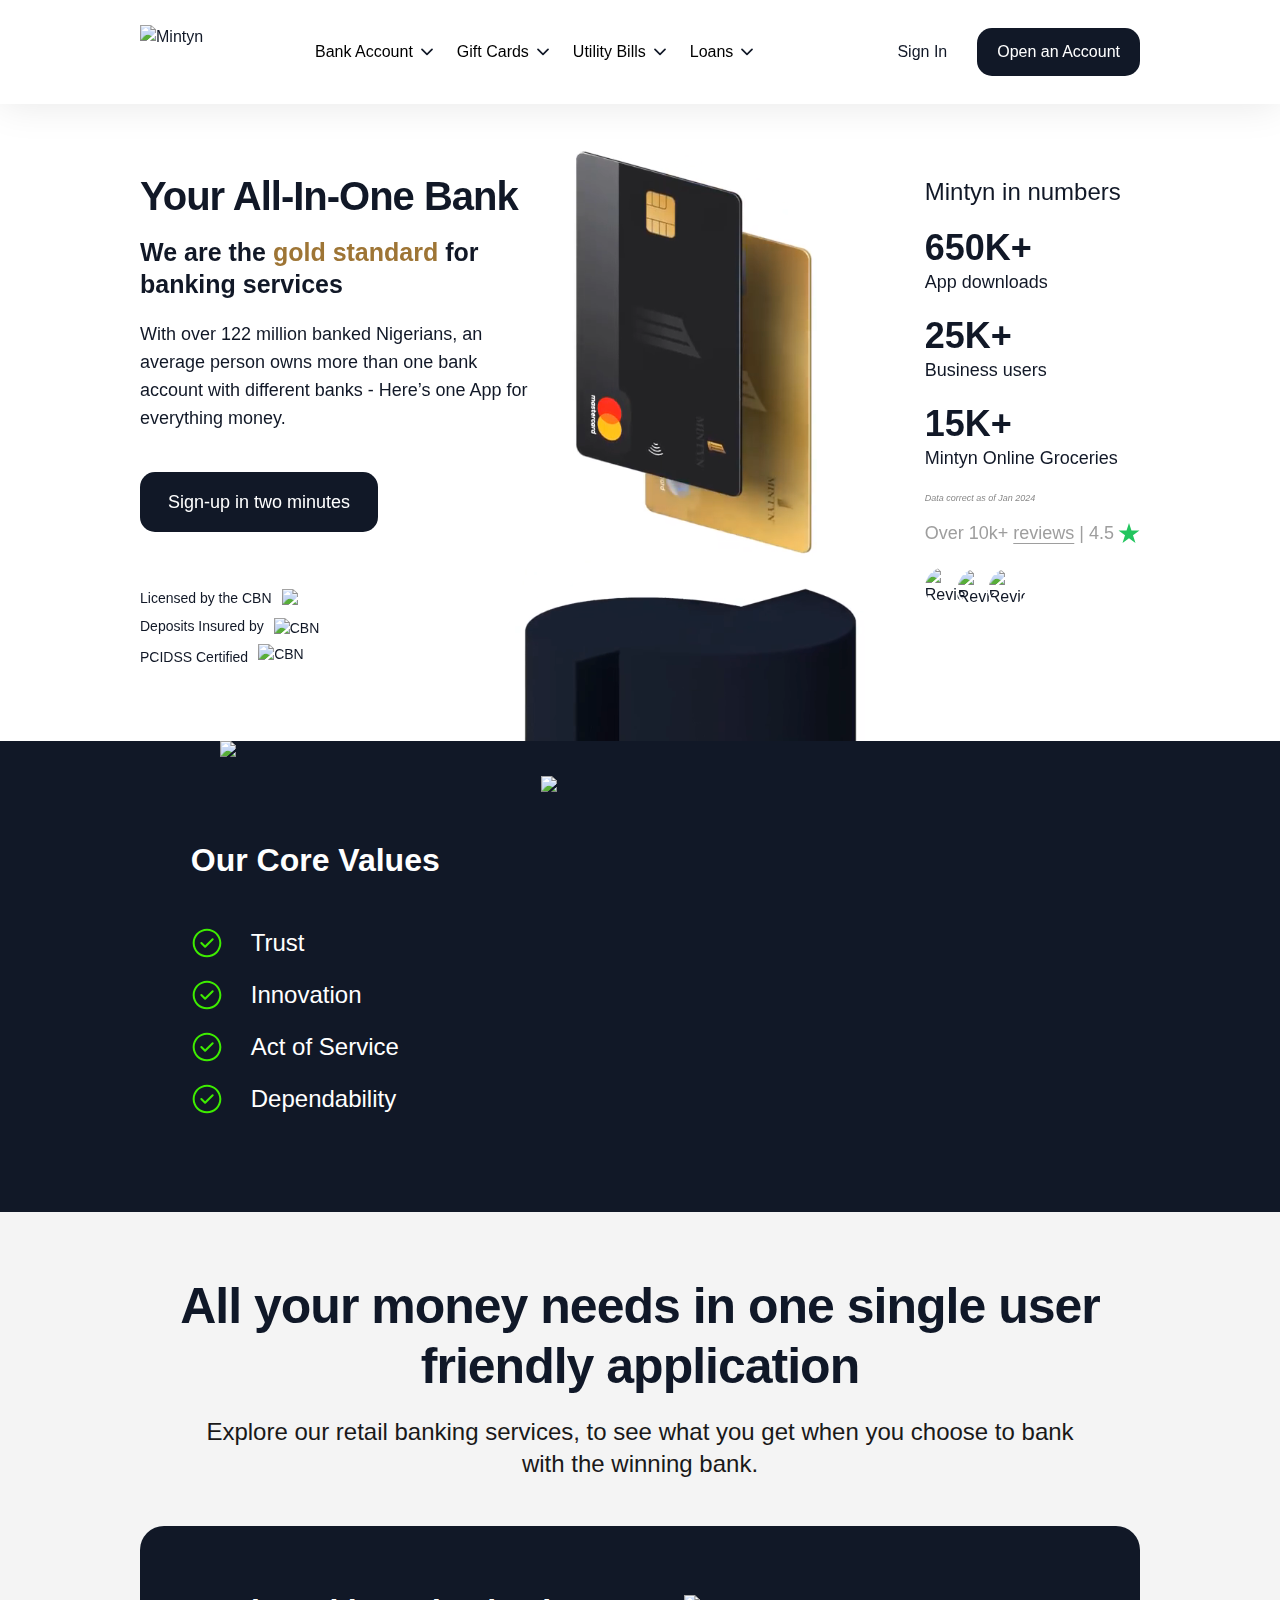
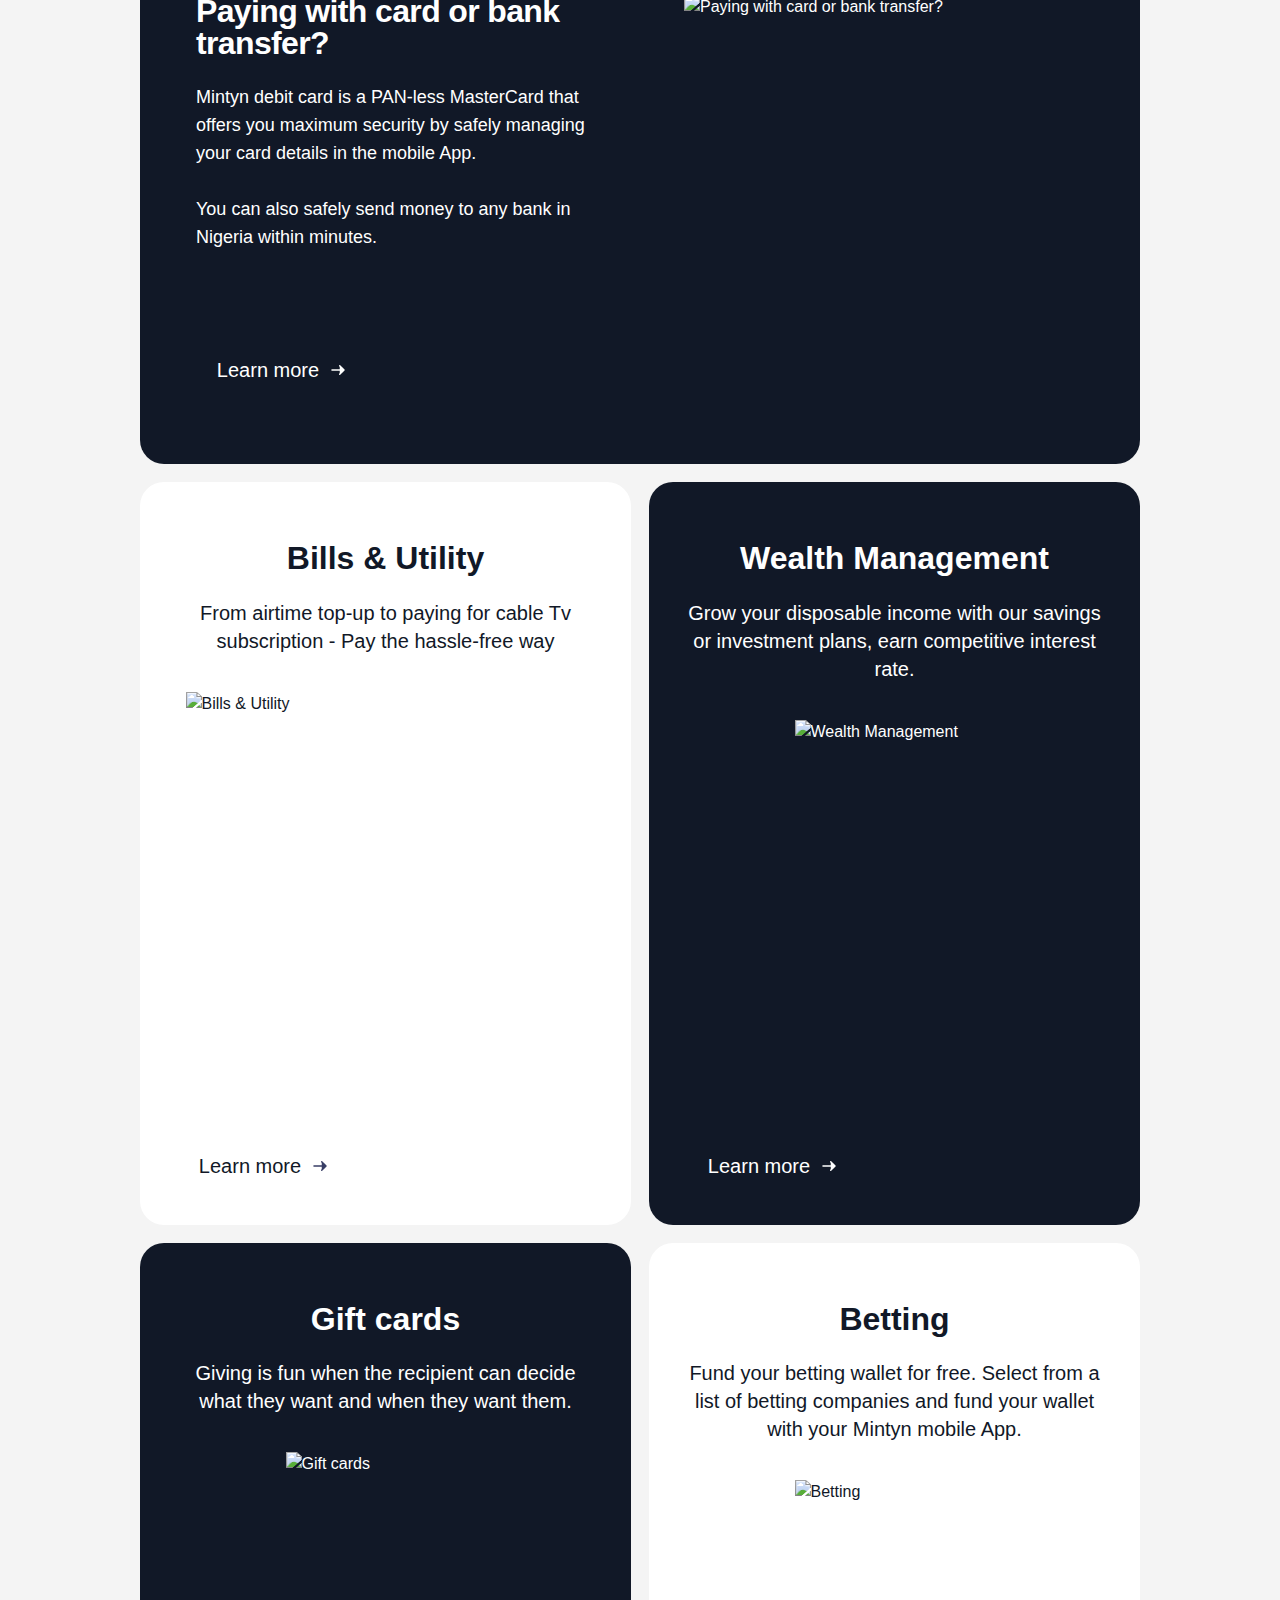
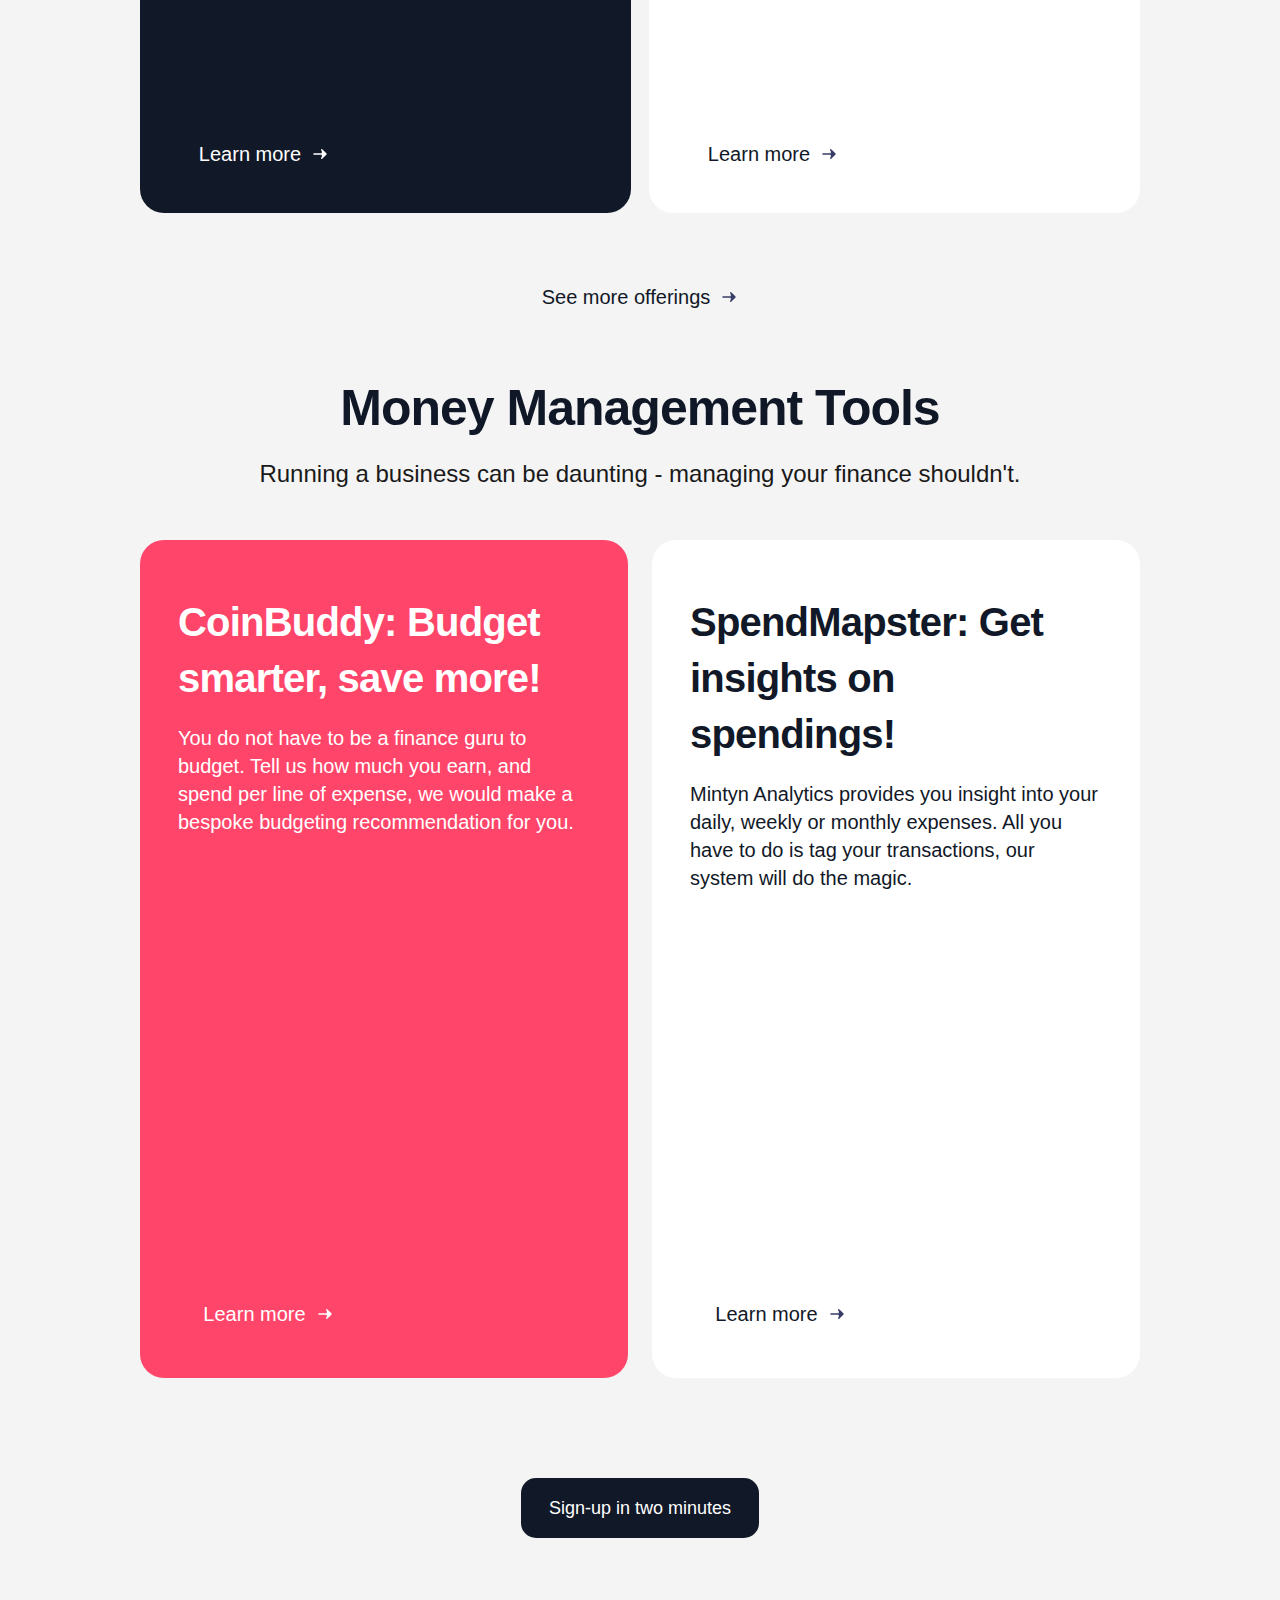
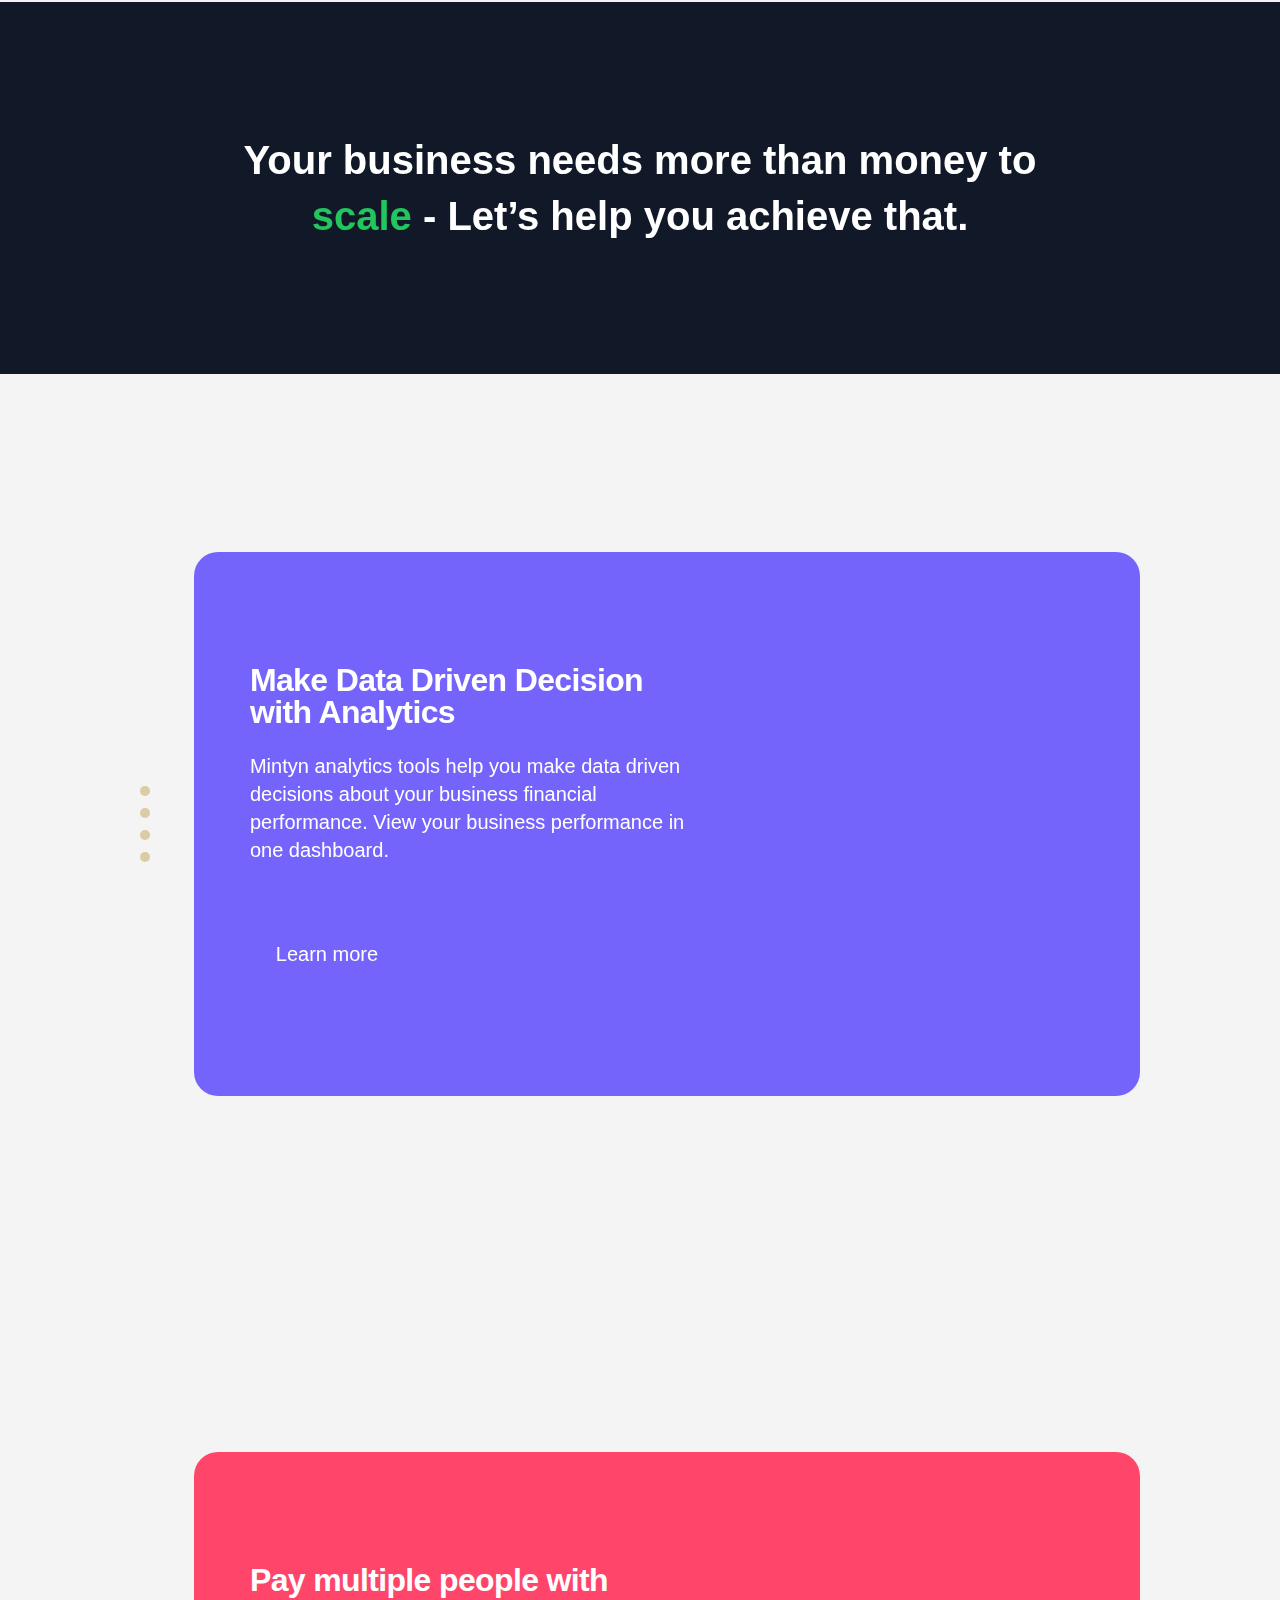
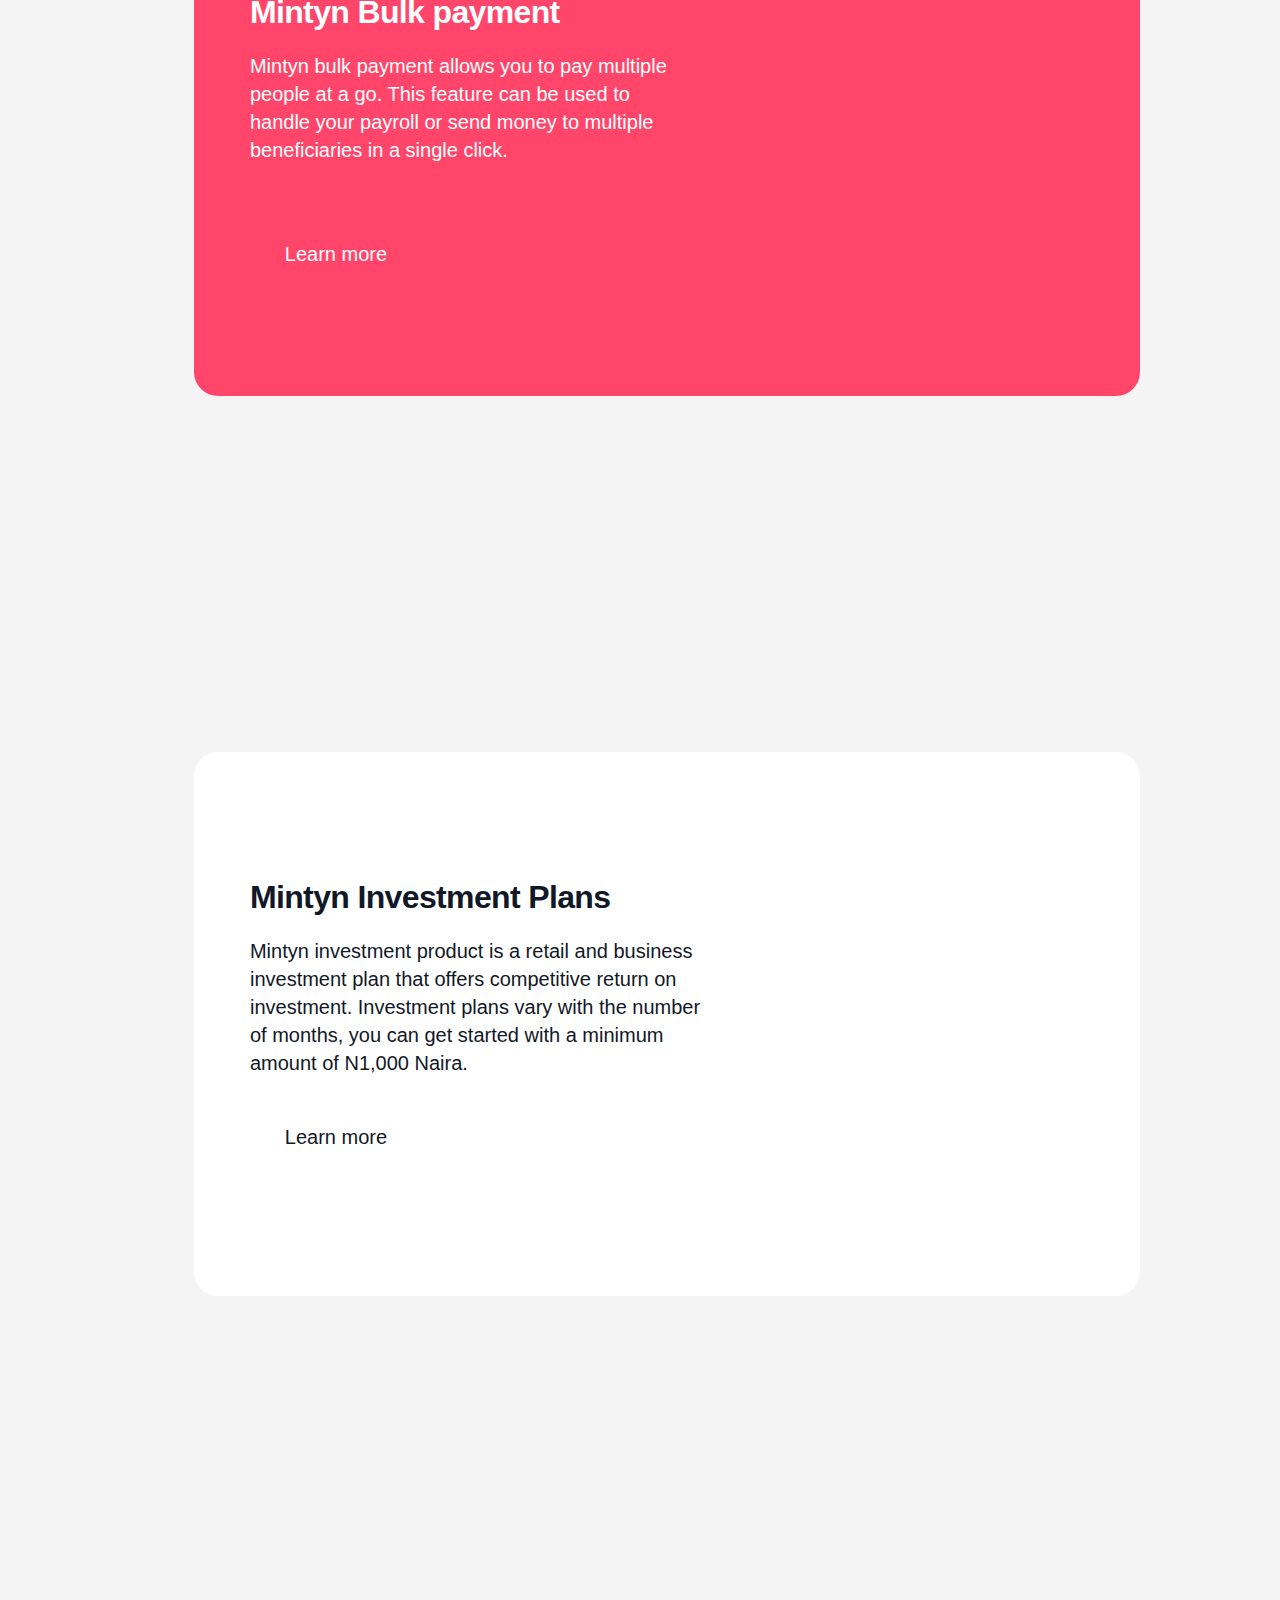
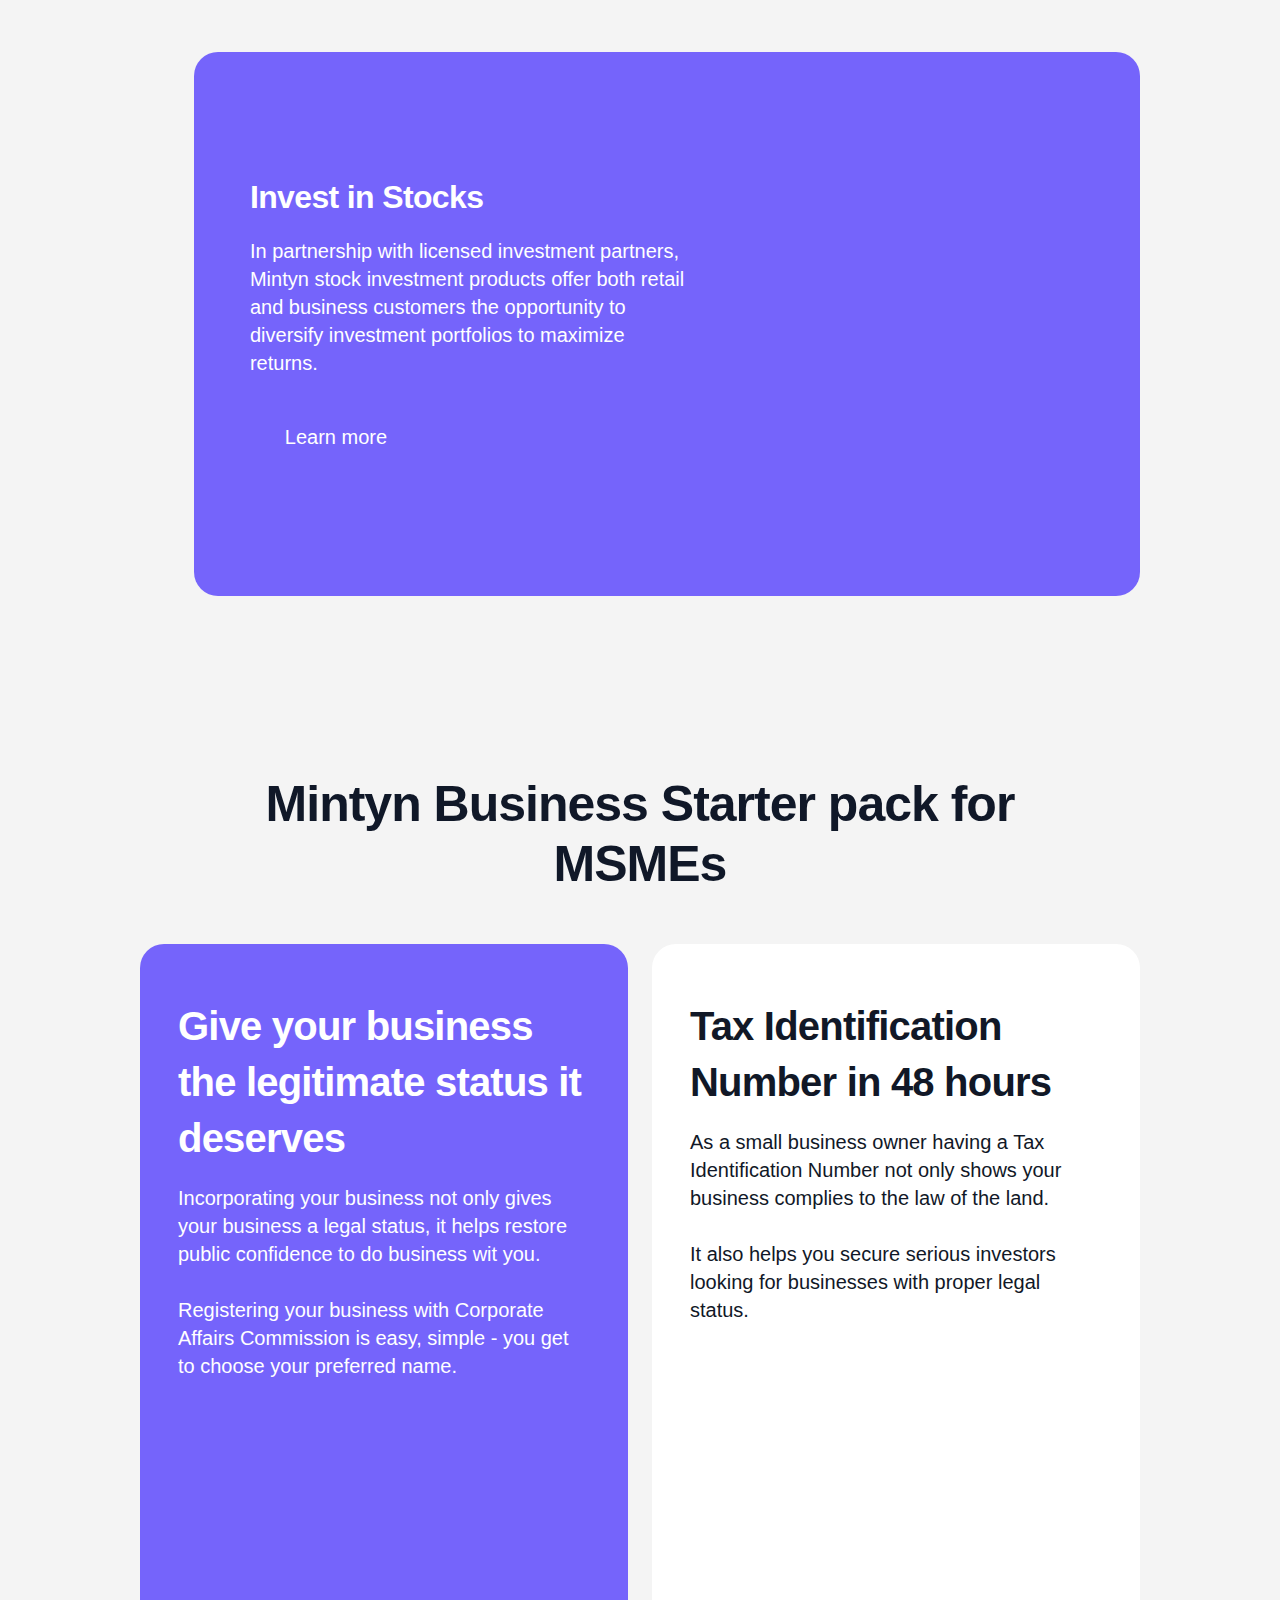
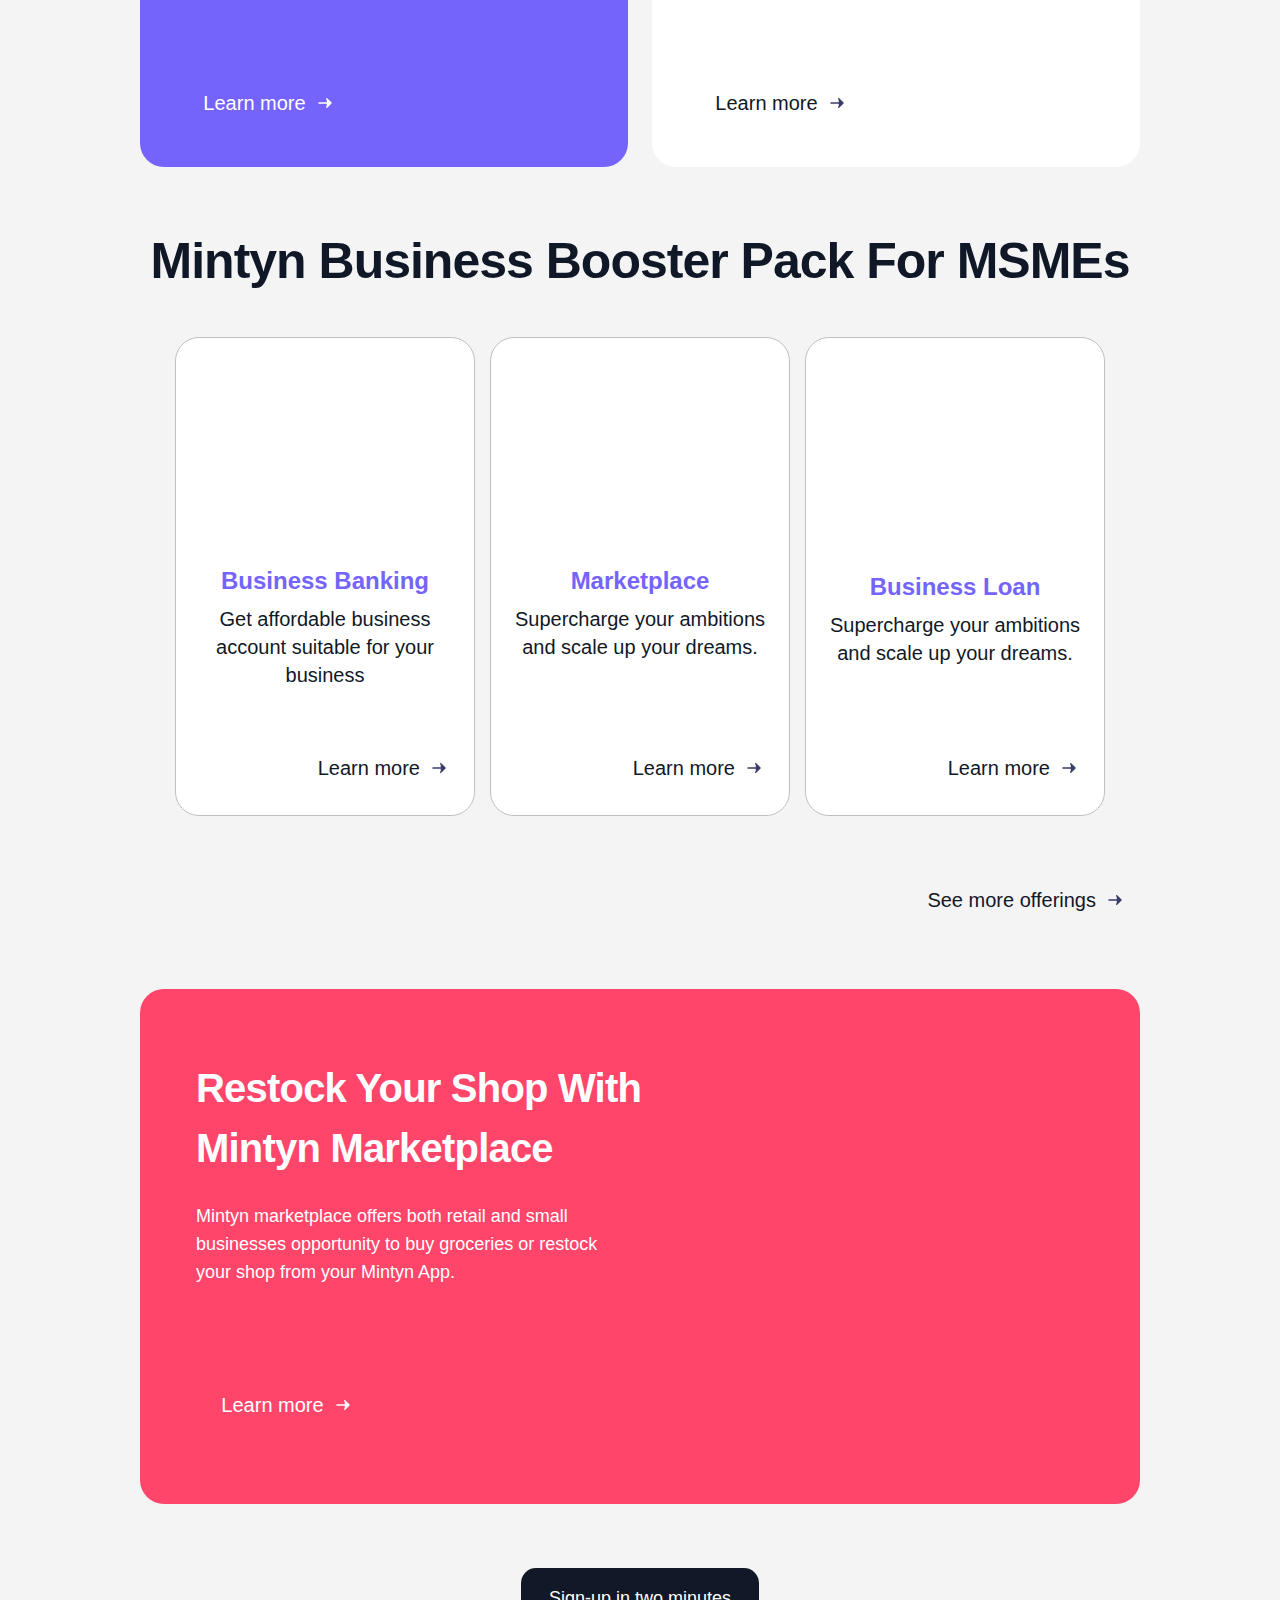
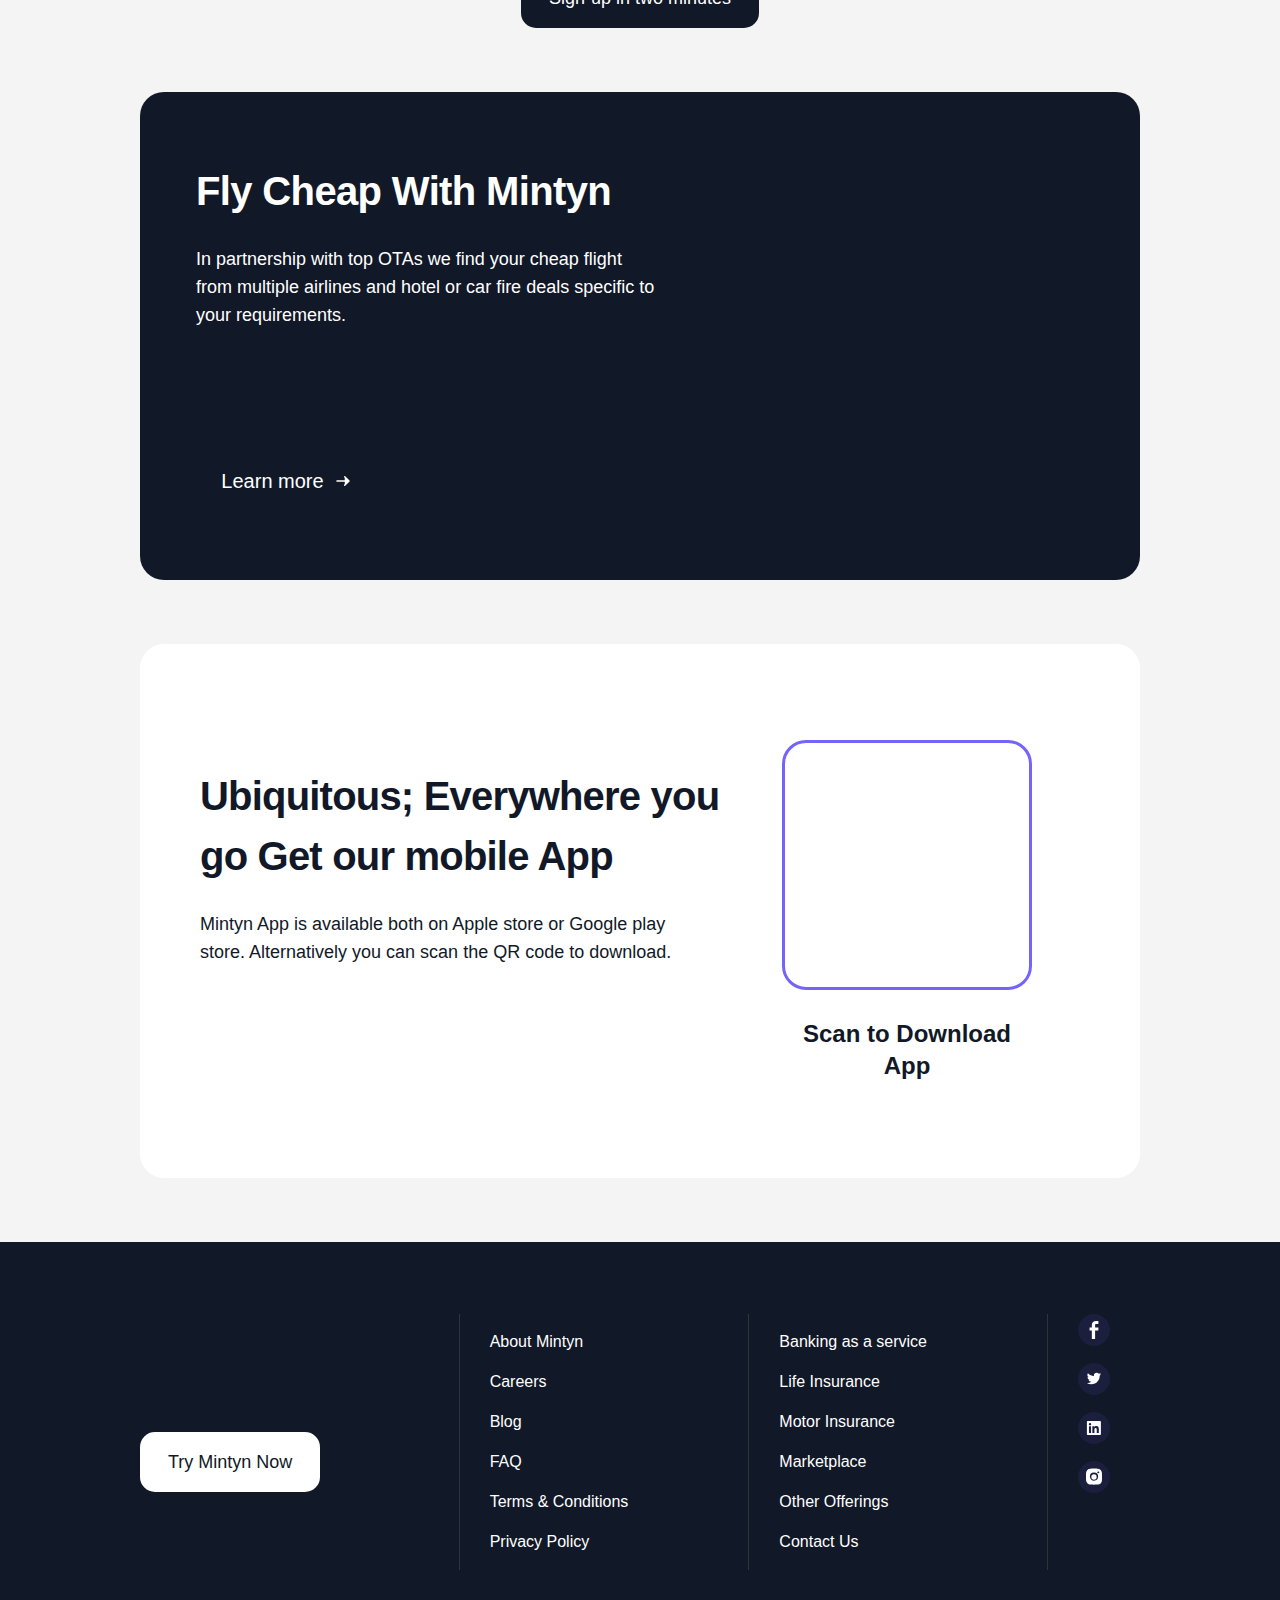
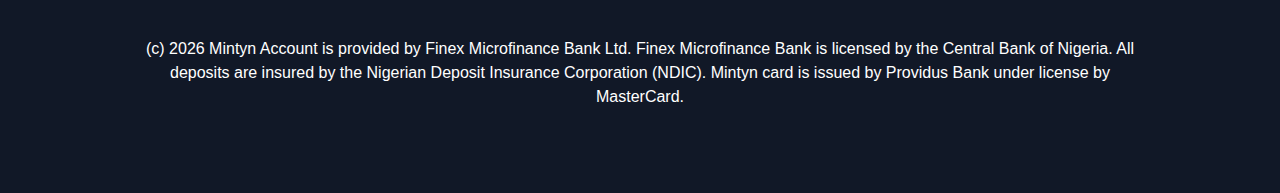
==== commit 88c94ac5: "Update index.html" ====
--- a/index.html
+++ b/index.html
@@ -1130,7 +1130,7 @@
                            </span>
                         </div>
                      </a>
-                     <a class="w-full md:max-w-[235px] lg:min-w-[300px] lg:max-w-[300px] rounded-3xl md:flex-1 flex flex-col xl:max-w-[unset] xl:min-w-[unset] [@media(min-width:1440px)]:max-w-[366px] [@media(min-width:1440px)]:min-w-[340px] bg-white" href="second.html">
+                     <a class="w-full md:max-w-[235px] lg:min-w-[300px] lg:max-w-[300px] rounded-3xl md:flex-1 flex flex-col xl:max-w-[unset] xl:min-w-[unset] [@media(min-width:1440px)]:max-w-[366px] [@media(min-width:1440px)]:min-w-[340px] bg-white" href="Mintyn Bank - Blog _ Financial Literacy and Money Management_ Promoting Financial Responsibility.html">
                         <div class="h-[200px]  w-full rounded-t-3xl bg-cover bg-no-repeat bg-center bg- " style="background: url(&quot;https://cms.mintyn.com/wp-content/uploads/2024/03/Financial-Literacy-and-Money-Management.jpg&quot;);"></div>
                         <div class="flex-1 pt-5 pb-6 px-4 md:pt-[31px] md:pb-3 md:px-[17px] lg:pt-[42px] lg:pb-[48px] lg:px-[23px] flex flex-col gap-2 lg:gap-4 text-primary">
                            <h2 class="w-fit flex items-center justify-center h-[29px] lg:h-[unset] lg:block rounded-[11px] px-2 lg:px-3 lg:py-2 lg:rounded-[15px] text-base lg:text-xl font-medium min-w-[86px] lg:min-w-[116px] text-center bg-primary text-white">Loans</h2>
